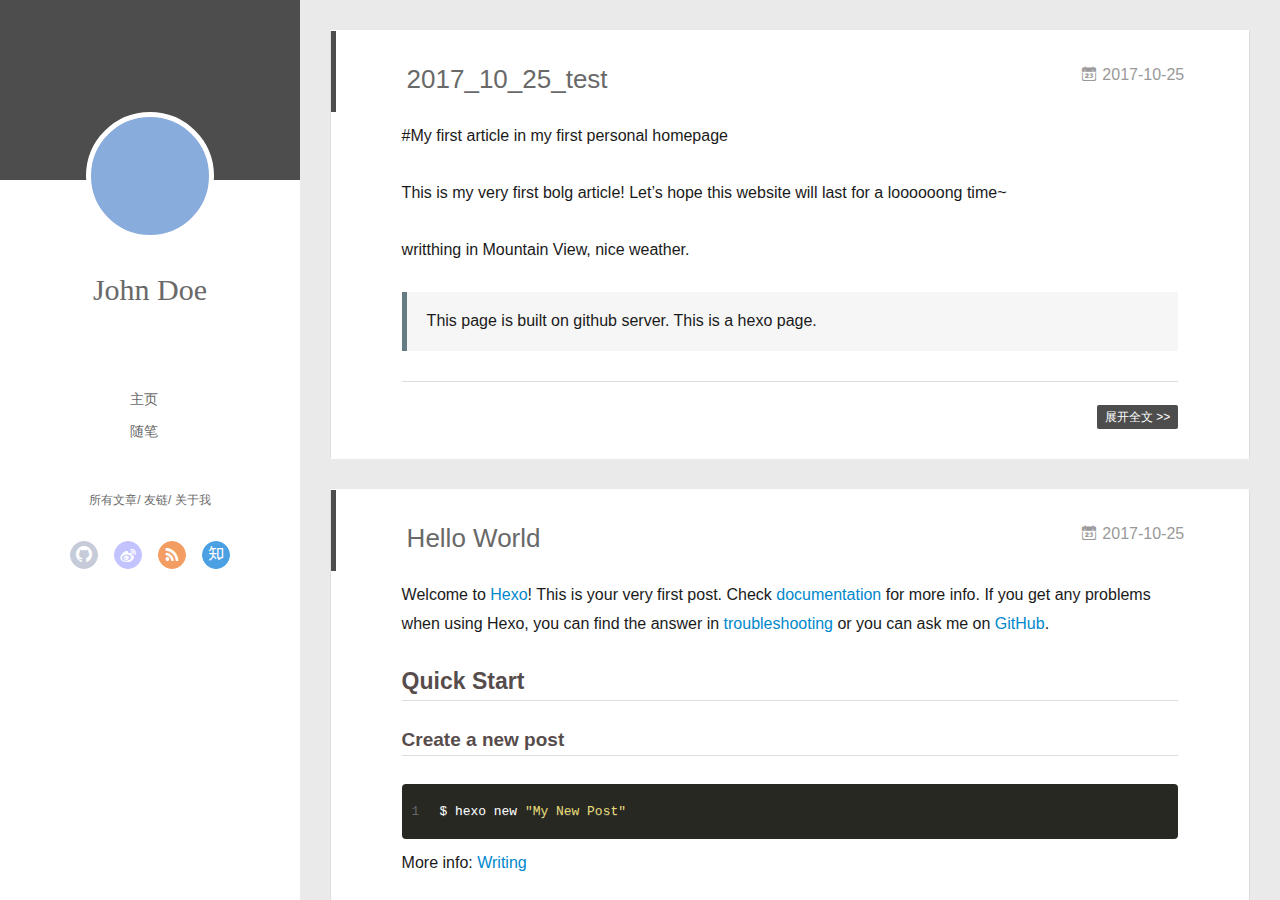
==== index.html @ 9c56a011 "Site updated: 2017-10-25 22:31:33" ====
<!DOCTYPE html>
<html>
<head>
  <meta charset="utf-8">
  
  <meta name="renderer" content="webkit">
  <meta http-equiv="X-UA-Compatible" content="IE=edge" >
  <link rel="dns-prefetch" href="http://yoursite.com">
  <title>Hexo</title>
  <meta name="viewport" content="width=device-width, initial-scale=1, maximum-scale=1">
  <meta property="og:type" content="website">
<meta property="og:title" content="Hexo">
<meta property="og:url" content="http://yoursite.com/index.html">
<meta property="og:site_name" content="Hexo">
<meta name="twitter:card" content="summary">
<meta name="twitter:title" content="Hexo">
  
    <link rel="alternative" href="/atom.xml" title="Hexo" type="application/atom+xml">
  
  
    <link rel="icon" href="/favicon.png">
  
  <link rel="stylesheet" type="text/css" href="/./main.507b3a.css">
  <style type="text/css">
  
    #container.show {
      background: linear-gradient(200deg,#a0cfe4,#e8c37e);
    }
  </style>
  

  

</head>

<body>
  <div id="container" q-class="show:isCtnShow">
    <canvas id="anm-canvas" class="anm-canvas"></canvas>
    <div class="left-col" q-class="show:isShow">
      
<div class="overlay" style="background: #4d4d4d"></div>
<div class="intrude-less">
	<header id="header" class="inner">
		<a href="" class="profilepic">
			<img src="" class="js-avatar">
		</a>
		<hgroup>
		  <h1 class="header-author"><a href="">John Doe</a></h1>
		</hgroup>
		

		<nav class="header-menu">
			<ul>
			
				<li><a href="/">主页</a></li>
	        
				<li><a href="/tags/随笔/">随笔</a></li>
	        
			</ul>
		</nav>
		<nav class="header-smart-menu">
    		
    			
    			<a q-on="click: openSlider(e, 'innerArchive')" href="javascript:void(0)">所有文章</a>
    			
            
    			
    			<a q-on="click: openSlider(e, 'friends')" href="javascript:void(0)">友链</a>
    			
            
    			
    			<a q-on="click: openSlider(e, 'aboutme')" href="javascript:void(0)">关于我</a>
    			
            
		</nav>
		<nav class="header-nav">
			<div class="social">
				
					<a class="github" target="_blank" href="#" title="github"><i class="icon-github"></i></a>
		        
					<a class="weibo" target="_blank" href="#" title="weibo"><i class="icon-weibo"></i></a>
		        
					<a class="rss" target="_blank" href="#" title="rss"><i class="icon-rss"></i></a>
		        
					<a class="zhihu" target="_blank" href="#" title="zhihu"><i class="icon-zhihu"></i></a>
		        
			</div>
		</nav>
	</header>		
</div>

    </div>
    <div class="mid-col" q-class="show:isShow,hide:isShow|isFalse">
      
<nav id="mobile-nav">
  	<div class="overlay js-overlay" style="background: #4d4d4d"></div>
	<div class="btnctn js-mobile-btnctn">
  		<div class="slider-trigger list" q-on="click: openSlider(e)"><i class="icon icon-sort"></i></div>
	</div>
	<div class="intrude-less">
		<header id="header" class="inner">
			<div class="profilepic">
				<img src="" class="js-avatar">
			</div>
			<hgroup>
			  <h1 class="header-author js-header-author">John Doe</h1>
			</hgroup>
			
			
			
				
			
				
			
			
			
			<nav class="header-nav">
				<div class="social">
					
						<a class="github" target="_blank" href="#" title="github"><i class="icon-github"></i></a>
			        
						<a class="weibo" target="_blank" href="#" title="weibo"><i class="icon-weibo"></i></a>
			        
						<a class="rss" target="_blank" href="#" title="rss"><i class="icon-rss"></i></a>
			        
						<a class="zhihu" target="_blank" href="#" title="zhihu"><i class="icon-zhihu"></i></a>
			        
				</div>
			</nav>

			<nav class="header-menu js-header-menu">
				<ul style="width: 50%">
				
				
					<li style="width: 50%"><a href="/">主页</a></li>
		        
					<li style="width: 50%"><a href="/tags/随笔/">随笔</a></li>
		        
				</ul>
			</nav>
		</header>				
	</div>
	<div class="mobile-mask" style="display:none" q-show="isShow"></div>
</nav>

      <div id="wrapper" class="body-wrap">
        <div class="menu-l">
          <div class="canvas-wrap">
            <canvas data-colors="#eaeaea" data-sectionHeight="100" data-contentId="js-content" id="myCanvas1" class="anm-canvas"></canvas>
          </div>
          <div id="js-content" class="content-ll">
            
  
    <article id="post-2017-10-25-test" class="article article-type-post  article-index" itemscope itemprop="blogPost">
  <div class="article-inner">
    
      <header class="article-header">
        
  
    <h1 itemprop="name">
      <a class="article-title" href="/2017/10/25/2017-10-25-test/">2017_10_25_test</a>
    </h1>
  

        
        <a href="/2017/10/25/2017-10-25-test/" class="archive-article-date">
  	<time datetime="2017-10-26T04:16:01.000Z" itemprop="datePublished"><i class="icon-calendar icon"></i>2017-10-25</time>
</a>
        
      </header>
    
    <div class="article-entry" itemprop="articleBody">
      
        <p>#My first article in my first personal homepage</p>
<p>This is my very first bolg article! Let’s hope this website will last for a loooooong time~</p>
<p>writthing in Mountain View, nice weather.</p>
<blockquote>
<p>This page is built on github server. This is a hexo page.</p>
</blockquote>

      

      
    </div>
    <div class="article-info article-info-index">
      
      
      

      
        <p class="article-more-link">
          <a class="article-more-a" href="/2017/10/25/2017-10-25-test/">展开全文 >></a>
        </p>
      

      
      <div class="clearfix"></div>
    </div>
  </div>
</article>

<aside class="wrap-side-operation">
    <div class="mod-side-operation">
        
        <div class="jump-container" id="js-jump-container" style="display:none;">
            <a href="javascript:void(0)" class="mod-side-operation__jump-to-top">
                <i class="icon-font icon-back"></i>
            </a>
            <div id="js-jump-plan-container" class="jump-plan-container" style="top: -11px;">
                <i class="icon-font icon-plane jump-plane"></i>
            </div>
        </div>
        
        
    </div>
</aside>




  
    <article id="post-hello-world" class="article article-type-post  article-index" itemscope itemprop="blogPost">
  <div class="article-inner">
    
      <header class="article-header">
        
  
    <h1 itemprop="name">
      <a class="article-title" href="/2017/10/25/hello-world/">Hello World</a>
    </h1>
  

        
        <a href="/2017/10/25/hello-world/" class="archive-article-date">
  	<time datetime="2017-10-26T04:08:29.080Z" itemprop="datePublished"><i class="icon-calendar icon"></i>2017-10-25</time>
</a>
        
      </header>
    
    <div class="article-entry" itemprop="articleBody">
      
        <p>Welcome to <a href="https://hexo.io/" target="_blank" rel="external">Hexo</a>! This is your very first post. Check <a href="https://hexo.io/docs/" target="_blank" rel="external">documentation</a> for more info. If you get any problems when using Hexo, you can find the answer in <a href="https://hexo.io/docs/troubleshooting.html" target="_blank" rel="external">troubleshooting</a> or you can ask me on <a href="https://github.com/hexojs/hexo/issues" target="_blank" rel="external">GitHub</a>.</p>
<h2 id="Quick-Start"><a href="#Quick-Start" class="headerlink" title="Quick Start"></a>Quick Start</h2><h3 id="Create-a-new-post"><a href="#Create-a-new-post" class="headerlink" title="Create a new post"></a>Create a new post</h3><figure class="highlight bash"><table><tr><td class="gutter"><pre><div class="line">1</div></pre></td><td class="code"><pre><div class="line">$ hexo new <span class="string">"My New Post"</span></div></pre></td></tr></table></figure>
<p>More info: <a href="https://hexo.io/docs/writing.html" target="_blank" rel="external">Writing</a></p>
<h3 id="Run-server"><a href="#Run-server" class="headerlink" title="Run server"></a>Run server</h3><figure class="highlight bash"><table><tr><td class="gutter"><pre><div class="line">1</div></pre></td><td class="code"><pre><div class="line">$ hexo server</div></pre></td></tr></table></figure>
<p>More info: <a href="https://hexo.io/docs/server.html" target="_blank" rel="external">Server</a></p>
<h3 id="Generate-static-files"><a href="#Generate-static-files" class="headerlink" title="Generate static files"></a>Generate static files</h3><figure class="highlight bash"><table><tr><td class="gutter"><pre><div class="line">1</div></pre></td><td class="code"><pre><div class="line">$ hexo generate</div></pre></td></tr></table></figure>
<p>More info: <a href="https://hexo.io/docs/generating.html" target="_blank" rel="external">Generating</a></p>
<h3 id="Deploy-to-remote-sites"><a href="#Deploy-to-remote-sites" class="headerlink" title="Deploy to remote sites"></a>Deploy to remote sites</h3><figure class="highlight bash"><table><tr><td class="gutter"><pre><div class="line">1</div></pre></td><td class="code"><pre><div class="line">$ hexo deploy</div></pre></td></tr></table></figure>
<p>More info: <a href="https://hexo.io/docs/deployment.html" target="_blank" rel="external">Deployment</a></p>

      

      
    </div>
    <div class="article-info article-info-index">
      
      
      

      
        <p class="article-more-link">
          <a class="article-more-a" href="/2017/10/25/hello-world/">展开全文 >></a>
        </p>
      

      
      <div class="clearfix"></div>
    </div>
  </div>
</article>

<aside class="wrap-side-operation">
    <div class="mod-side-operation">
        
        <div class="jump-container" id="js-jump-container" style="display:none;">
            <a href="javascript:void(0)" class="mod-side-operation__jump-to-top">
                <i class="icon-font icon-back"></i>
            </a>
            <div id="js-jump-plan-container" class="jump-plan-container" style="top: -11px;">
                <i class="icon-font icon-plane jump-plane"></i>
            </div>
        </div>
        
        
    </div>
</aside>




  
  


          </div>
        </div>
      </div>
      <footer id="footer">
  <div class="outer">
    <div id="footer-info">
    	<div class="footer-left">
    		&copy; 2017 John Doe
    	</div>
      	<div class="footer-right">
      		<a href="http://hexo.io/" target="_blank">Hexo</a>  Theme <a href="https://github.com/litten/hexo-theme-yilia" target="_blank">Yilia</a> by Litten
      	</div>
    </div>
  </div>
</footer>
    </div>
    <script>
	var yiliaConfig = {
		mathjax: false,
		isHome: true,
		isPost: false,
		isArchive: false,
		isTag: false,
		isCategory: false,
		open_in_new: false,
		toc_hide_index: true,
		root: "/",
		innerArchive: true,
		showTags: false
	}
</script>

<script>!function(t){function n(e){if(r[e])return r[e].exports;var i=r[e]={exports:{},id:e,loaded:!1};return t[e].call(i.exports,i,i.exports,n),i.loaded=!0,i.exports}var r={};n.m=t,n.c=r,n.p="./",n(0)}([function(t,n,r){r(195),t.exports=r(191)},function(t,n,r){var e=r(3),i=r(52),o=r(27),u=r(28),c=r(53),f="prototype",a=function(t,n,r){var s,l,h,v,p=t&a.F,d=t&a.G,y=t&a.S,g=t&a.P,b=t&a.B,m=d?e:y?e[n]||(e[n]={}):(e[n]||{})[f],x=d?i:i[n]||(i[n]={}),w=x[f]||(x[f]={});d&&(r=n);for(s in r)l=!p&&m&&void 0!==m[s],h=(l?m:r)[s],v=b&&l?c(h,e):g&&"function"==typeof h?c(Function.call,h):h,m&&u(m,s,h,t&a.U),x[s]!=h&&o(x,s,v),g&&w[s]!=h&&(w[s]=h)};e.core=i,a.F=1,a.G=2,a.S=4,a.P=8,a.B=16,a.W=32,a.U=64,a.R=128,t.exports=a},function(t,n,r){var e=r(6);t.exports=function(t){if(!e(t))throw TypeError(t+" is not an object!");return t}},function(t,n){var r=t.exports="undefined"!=typeof window&&window.Math==Math?window:"undefined"!=typeof self&&self.Math==Math?self:Function("return this")();"number"==typeof __g&&(__g=r)},function(t,n){t.exports=function(t){try{return!!t()}catch(t){return!0}}},function(t,n){var r=t.exports="undefined"!=typeof window&&window.Math==Math?window:"undefined"!=typeof self&&self.Math==Math?self:Function("return this")();"number"==typeof __g&&(__g=r)},function(t,n){t.exports=function(t){return"object"==typeof t?null!==t:"function"==typeof t}},function(t,n,r){var e=r(126)("wks"),i=r(76),o=r(3).Symbol,u="function"==typeof o;(t.exports=function(t){return e[t]||(e[t]=u&&o[t]||(u?o:i)("Symbol."+t))}).store=e},function(t,n){var r={}.hasOwnProperty;t.exports=function(t,n){return r.call(t,n)}},function(t,n,r){var e=r(94),i=r(33);t.exports=function(t){return e(i(t))}},function(t,n,r){t.exports=!r(4)(function(){return 7!=Object.defineProperty({},"a",{get:function(){return 7}}).a})},function(t,n,r){var e=r(2),i=r(167),o=r(50),u=Object.defineProperty;n.f=r(10)?Object.defineProperty:function(t,n,r){if(e(t),n=o(n,!0),e(r),i)try{return u(t,n,r)}catch(t){}if("get"in r||"set"in r)throw TypeError("Accessors not supported!");return"value"in r&&(t[n]=r.value),t}},function(t,n,r){t.exports=!r(18)(function(){return 7!=Object.defineProperty({},"a",{get:function(){return 7}}).a})},function(t,n,r){var e=r(14),i=r(22);t.exports=r(12)?function(t,n,r){return e.f(t,n,i(1,r))}:function(t,n,r){return t[n]=r,t}},function(t,n,r){var e=r(20),i=r(58),o=r(42),u=Object.defineProperty;n.f=r(12)?Object.defineProperty:function(t,n,r){if(e(t),n=o(n,!0),e(r),i)try{return u(t,n,r)}catch(t){}if("get"in r||"set"in r)throw TypeError("Accessors not supported!");return"value"in r&&(t[n]=r.value),t}},function(t,n,r){var e=r(40)("wks"),i=r(23),o=r(5).Symbol,u="function"==typeof o;(t.exports=function(t){return e[t]||(e[t]=u&&o[t]||(u?o:i)("Symbol."+t))}).store=e},function(t,n,r){var e=r(67),i=Math.min;t.exports=function(t){return t>0?i(e(t),9007199254740991):0}},function(t,n,r){var e=r(46);t.exports=function(t){return Object(e(t))}},function(t,n){t.exports=function(t){try{return!!t()}catch(t){return!0}}},function(t,n,r){var e=r(63),i=r(34);t.exports=Object.keys||function(t){return e(t,i)}},function(t,n,r){var e=r(21);t.exports=function(t){if(!e(t))throw TypeError(t+" is not an object!");return t}},function(t,n){t.exports=function(t){return"object"==typeof t?null!==t:"function"==typeof t}},function(t,n){t.exports=function(t,n){return{enumerable:!(1&t),configurable:!(2&t),writable:!(4&t),value:n}}},function(t,n){var r=0,e=Math.random();t.exports=function(t){return"Symbol(".concat(void 0===t?"":t,")_",(++r+e).toString(36))}},function(t,n){var r={}.hasOwnProperty;t.exports=function(t,n){return r.call(t,n)}},function(t,n){var r=t.exports={version:"2.4.0"};"number"==typeof __e&&(__e=r)},function(t,n){t.exports=function(t){if("function"!=typeof t)throw TypeError(t+" is not a function!");return t}},function(t,n,r){var e=r(11),i=r(66);t.exports=r(10)?function(t,n,r){return e.f(t,n,i(1,r))}:function(t,n,r){return t[n]=r,t}},function(t,n,r){var e=r(3),i=r(27),o=r(24),u=r(76)("src"),c="toString",f=Function[c],a=(""+f).split(c);r(52).inspectSource=function(t){return f.call(t)},(t.exports=function(t,n,r,c){var f="function"==typeof r;f&&(o(r,"name")||i(r,"name",n)),t[n]!==r&&(f&&(o(r,u)||i(r,u,t[n]?""+t[n]:a.join(String(n)))),t===e?t[n]=r:c?t[n]?t[n]=r:i(t,n,r):(delete t[n],i(t,n,r)))})(Function.prototype,c,function(){return"function"==typeof this&&this[u]||f.call(this)})},function(t,n,r){var e=r(1),i=r(4),o=r(46),u=function(t,n,r,e){var i=String(o(t)),u="<"+n;return""!==r&&(u+=" "+r+'="'+String(e).replace(/"/g,"&quot;")+'"'),u+">"+i+"</"+n+">"};t.exports=function(t,n){var r={};r[t]=n(u),e(e.P+e.F*i(function(){var n=""[t]('"');return n!==n.toLowerCase()||n.split('"').length>3}),"String",r)}},function(t,n,r){var e=r(115),i=r(46);t.exports=function(t){return e(i(t))}},function(t,n,r){var e=r(116),i=r(66),o=r(30),u=r(50),c=r(24),f=r(167),a=Object.getOwnPropertyDescriptor;n.f=r(10)?a:function(t,n){if(t=o(t),n=u(n,!0),f)try{return a(t,n)}catch(t){}if(c(t,n))return i(!e.f.call(t,n),t[n])}},function(t,n,r){var e=r(24),i=r(17),o=r(145)("IE_PROTO"),u=Object.prototype;t.exports=Object.getPrototypeOf||function(t){return t=i(t),e(t,o)?t[o]:"function"==typeof t.constructor&&t instanceof t.constructor?t.constructor.prototype:t instanceof Object?u:null}},function(t,n){t.exports=function(t){if(void 0==t)throw TypeError("Can't call method on  "+t);return t}},function(t,n){t.exports="constructor,hasOwnProperty,isPrototypeOf,propertyIsEnumerable,toLocaleString,toString,valueOf".split(",")},function(t,n){t.exports={}},function(t,n){t.exports=!0},function(t,n){n.f={}.propertyIsEnumerable},function(t,n,r){var e=r(14).f,i=r(8),o=r(15)("toStringTag");t.exports=function(t,n,r){t&&!i(t=r?t:t.prototype,o)&&e(t,o,{configurable:!0,value:n})}},function(t,n,r){var e=r(40)("keys"),i=r(23);t.exports=function(t){return e[t]||(e[t]=i(t))}},function(t,n,r){var e=r(5),i="__core-js_shared__",o=e[i]||(e[i]={});t.exports=function(t){return o[t]||(o[t]={})}},function(t,n){var r=Math.ceil,e=Math.floor;t.exports=function(t){return isNaN(t=+t)?0:(t>0?e:r)(t)}},function(t,n,r){var e=r(21);t.exports=function(t,n){if(!e(t))return t;var r,i;if(n&&"function"==typeof(r=t.toString)&&!e(i=r.call(t)))return i;if("function"==typeof(r=t.valueOf)&&!e(i=r.call(t)))return i;if(!n&&"function"==typeof(r=t.toString)&&!e(i=r.call(t)))return i;throw TypeError("Can't convert object to primitive value")}},function(t,n,r){var e=r(5),i=r(25),o=r(36),u=r(44),c=r(14).f;t.exports=function(t){var n=i.Symbol||(i.Symbol=o?{}:e.Symbol||{});"_"==t.charAt(0)||t in n||c(n,t,{value:u.f(t)})}},function(t,n,r){n.f=r(15)},function(t,n){var r={}.toString;t.exports=function(t){return r.call(t).slice(8,-1)}},function(t,n){t.exports=function(t){if(void 0==t)throw TypeError("Can't call method on  "+t);return t}},function(t,n,r){var e=r(4);t.exports=function(t,n){return!!t&&e(function(){n?t.call(null,function(){},1):t.call(null)})}},function(t,n,r){var e=r(53),i=r(115),o=r(17),u=r(16),c=r(203);t.exports=function(t,n){var r=1==t,f=2==t,a=3==t,s=4==t,l=6==t,h=5==t||l,v=n||c;return function(n,c,p){for(var d,y,g=o(n),b=i(g),m=e(c,p,3),x=u(b.length),w=0,S=r?v(n,x):f?v(n,0):void 0;x>w;w++)if((h||w in b)&&(d=b[w],y=m(d,w,g),t))if(r)S[w]=y;else if(y)switch(t){case 3:return!0;case 5:return d;case 6:return w;case 2:S.push(d)}else if(s)return!1;return l?-1:a||s?s:S}}},function(t,n,r){var e=r(1),i=r(52),o=r(4);t.exports=function(t,n){var r=(i.Object||{})[t]||Object[t],u={};u[t]=n(r),e(e.S+e.F*o(function(){r(1)}),"Object",u)}},function(t,n,r){var e=r(6);t.exports=function(t,n){if(!e(t))return t;var r,i;if(n&&"function"==typeof(r=t.toString)&&!e(i=r.call(t)))return i;if("function"==typeof(r=t.valueOf)&&!e(i=r.call(t)))return i;if(!n&&"function"==typeof(r=t.toString)&&!e(i=r.call(t)))return i;throw TypeError("Can't convert object to primitive value")}},function(t,n,r){var e=r(5),i=r(25),o=r(91),u=r(13),c="prototype",f=function(t,n,r){var a,s,l,h=t&f.F,v=t&f.G,p=t&f.S,d=t&f.P,y=t&f.B,g=t&f.W,b=v?i:i[n]||(i[n]={}),m=b[c],x=v?e:p?e[n]:(e[n]||{})[c];v&&(r=n);for(a in r)(s=!h&&x&&void 0!==x[a])&&a in b||(l=s?x[a]:r[a],b[a]=v&&"function"!=typeof x[a]?r[a]:y&&s?o(l,e):g&&x[a]==l?function(t){var n=function(n,r,e){if(this instanceof t){switch(arguments.length){case 0:return new t;case 1:return new t(n);case 2:return new t(n,r)}return new t(n,r,e)}return t.apply(this,arguments)};return n[c]=t[c],n}(l):d&&"function"==typeof l?o(Function.call,l):l,d&&((b.virtual||(b.virtual={}))[a]=l,t&f.R&&m&&!m[a]&&u(m,a,l)))};f.F=1,f.G=2,f.S=4,f.P=8,f.B=16,f.W=32,f.U=64,f.R=128,t.exports=f},function(t,n){var r=t.exports={version:"2.4.0"};"number"==typeof __e&&(__e=r)},function(t,n,r){var e=r(26);t.exports=function(t,n,r){if(e(t),void 0===n)return t;switch(r){case 1:return function(r){return t.call(n,r)};case 2:return function(r,e){return t.call(n,r,e)};case 3:return function(r,e,i){return t.call(n,r,e,i)}}return function(){return t.apply(n,arguments)}}},function(t,n,r){var e=r(183),i=r(1),o=r(126)("metadata"),u=o.store||(o.store=new(r(186))),c=function(t,n,r){var i=u.get(t);if(!i){if(!r)return;u.set(t,i=new e)}var o=i.get(n);if(!o){if(!r)return;i.set(n,o=new e)}return o},f=function(t,n,r){var e=c(n,r,!1);return void 0!==e&&e.has(t)},a=function(t,n,r){var e=c(n,r,!1);return void 0===e?void 0:e.get(t)},s=function(t,n,r,e){c(r,e,!0).set(t,n)},l=function(t,n){var r=c(t,n,!1),e=[];return r&&r.forEach(function(t,n){e.push(n)}),e},h=function(t){return void 0===t||"symbol"==typeof t?t:String(t)},v=function(t){i(i.S,"Reflect",t)};t.exports={store:u,map:c,has:f,get:a,set:s,keys:l,key:h,exp:v}},function(t,n,r){"use strict";if(r(10)){var e=r(69),i=r(3),o=r(4),u=r(1),c=r(127),f=r(152),a=r(53),s=r(68),l=r(66),h=r(27),v=r(73),p=r(67),d=r(16),y=r(75),g=r(50),b=r(24),m=r(180),x=r(114),w=r(6),S=r(17),_=r(137),O=r(70),E=r(32),P=r(71).f,j=r(154),F=r(76),M=r(7),A=r(48),N=r(117),T=r(146),I=r(155),k=r(80),L=r(123),R=r(74),C=r(130),W=r(160),D=r(11),U=r(31),G=D.f,B=U.f,V=i.RangeError,z=i.TypeError,q=i.Uint8Array,K="ArrayBuffer",Y="Shared"+K,J="BYTES_PER_ELEMENT",H="prototype",$=Array[H],X=f.ArrayBuffer,Q=f.DataView,Z=A(0),tt=A(2),nt=A(3),rt=A(4),et=A(5),it=A(6),ot=N(!0),ut=N(!1),ct=I.values,ft=I.keys,at=I.entries,st=$.lastIndexOf,lt=$.reduce,ht=$.reduceRight,vt=$.join,pt=$.sort,dt=$.slice,yt=$.toString,gt=$.toLocaleString,bt=M("iterator"),mt=M("toStringTag"),xt=F("typed_constructor"),wt=F("def_constructor"),St=c.CONSTR,_t=c.TYPED,Ot=c.VIEW,Et="Wrong length!",Pt=A(1,function(t,n){return Tt(T(t,t[wt]),n)}),jt=o(function(){return 1===new q(new Uint16Array([1]).buffer)[0]}),Ft=!!q&&!!q[H].set&&o(function(){new q(1).set({})}),Mt=function(t,n){if(void 0===t)throw z(Et);var r=+t,e=d(t);if(n&&!m(r,e))throw V(Et);return e},At=function(t,n){var r=p(t);if(r<0||r%n)throw V("Wrong offset!");return r},Nt=function(t){if(w(t)&&_t in t)return t;throw z(t+" is not a typed array!")},Tt=function(t,n){if(!(w(t)&&xt in t))throw z("It is not a typed array constructor!");return new t(n)},It=function(t,n){return kt(T(t,t[wt]),n)},kt=function(t,n){for(var r=0,e=n.length,i=Tt(t,e);e>r;)i[r]=n[r++];return i},Lt=function(t,n,r){G(t,n,{get:function(){return this._d[r]}})},Rt=function(t){var n,r,e,i,o,u,c=S(t),f=arguments.length,s=f>1?arguments[1]:void 0,l=void 0!==s,h=j(c);if(void 0!=h&&!_(h)){for(u=h.call(c),e=[],n=0;!(o=u.next()).done;n++)e.push(o.value);c=e}for(l&&f>2&&(s=a(s,arguments[2],2)),n=0,r=d(c.length),i=Tt(this,r);r>n;n++)i[n]=l?s(c[n],n):c[n];return i},Ct=function(){for(var t=0,n=arguments.length,r=Tt(this,n);n>t;)r[t]=arguments[t++];return r},Wt=!!q&&o(function(){gt.call(new q(1))}),Dt=function(){return gt.apply(Wt?dt.call(Nt(this)):Nt(this),arguments)},Ut={copyWithin:function(t,n){return W.call(Nt(this),t,n,arguments.length>2?arguments[2]:void 0)},every:function(t){return rt(Nt(this),t,arguments.length>1?arguments[1]:void 0)},fill:function(t){return C.apply(Nt(this),arguments)},filter:function(t){return It(this,tt(Nt(this),t,arguments.length>1?arguments[1]:void 0))},find:function(t){return et(Nt(this),t,arguments.length>1?arguments[1]:void 0)},findIndex:function(t){return it(Nt(this),t,arguments.length>1?arguments[1]:void 0)},forEach:function(t){Z(Nt(this),t,arguments.length>1?arguments[1]:void 0)},indexOf:function(t){return ut(Nt(this),t,arguments.length>1?arguments[1]:void 0)},includes:function(t){return ot(Nt(this),t,arguments.length>1?arguments[1]:void 0)},join:function(t){return vt.apply(Nt(this),arguments)},lastIndexOf:function(t){return st.apply(Nt(this),arguments)},map:function(t){return Pt(Nt(this),t,arguments.length>1?arguments[1]:void 0)},reduce:function(t){return lt.apply(Nt(this),arguments)},reduceRight:function(t){return ht.apply(Nt(this),arguments)},reverse:function(){for(var t,n=this,r=Nt(n).length,e=Math.floor(r/2),i=0;i<e;)t=n[i],n[i++]=n[--r],n[r]=t;return n},some:function(t){return nt(Nt(this),t,arguments.length>1?arguments[1]:void 0)},sort:function(t){return pt.call(Nt(this),t)},subarray:function(t,n){var r=Nt(this),e=r.length,i=y(t,e);return new(T(r,r[wt]))(r.buffer,r.byteOffset+i*r.BYTES_PER_ELEMENT,d((void 0===n?e:y(n,e))-i))}},Gt=function(t,n){return It(this,dt.call(Nt(this),t,n))},Bt=function(t){Nt(this);var n=At(arguments[1],1),r=this.length,e=S(t),i=d(e.length),o=0;if(i+n>r)throw V(Et);for(;o<i;)this[n+o]=e[o++]},Vt={entries:function(){return at.call(Nt(this))},keys:function(){return ft.call(Nt(this))},values:function(){return ct.call(Nt(this))}},zt=function(t,n){return w(t)&&t[_t]&&"symbol"!=typeof n&&n in t&&String(+n)==String(n)},qt=function(t,n){return zt(t,n=g(n,!0))?l(2,t[n]):B(t,n)},Kt=function(t,n,r){return!(zt(t,n=g(n,!0))&&w(r)&&b(r,"value"))||b(r,"get")||b(r,"set")||r.configurable||b(r,"writable")&&!r.writable||b(r,"enumerable")&&!r.enumerable?G(t,n,r):(t[n]=r.value,t)};St||(U.f=qt,D.f=Kt),u(u.S+u.F*!St,"Object",{getOwnPropertyDescriptor:qt,defineProperty:Kt}),o(function(){yt.call({})})&&(yt=gt=function(){return vt.call(this)});var Yt=v({},Ut);v(Yt,Vt),h(Yt,bt,Vt.values),v(Yt,{slice:Gt,set:Bt,constructor:function(){},toString:yt,toLocaleString:Dt}),Lt(Yt,"buffer","b"),Lt(Yt,"byteOffset","o"),Lt(Yt,"byteLength","l"),Lt(Yt,"length","e"),G(Yt,mt,{get:function(){return this[_t]}}),t.exports=function(t,n,r,f){f=!!f;var a=t+(f?"Clamped":"")+"Array",l="Uint8Array"!=a,v="get"+t,p="set"+t,y=i[a],g=y||{},b=y&&E(y),m=!y||!c.ABV,S={},_=y&&y[H],j=function(t,r){var e=t._d;return e.v[v](r*n+e.o,jt)},F=function(t,r,e){var i=t._d;f&&(e=(e=Math.round(e))<0?0:e>255?255:255&e),i.v[p](r*n+i.o,e,jt)},M=function(t,n){G(t,n,{get:function(){return j(this,n)},set:function(t){return F(this,n,t)},enumerable:!0})};m?(y=r(function(t,r,e,i){s(t,y,a,"_d");var o,u,c,f,l=0,v=0;if(w(r)){if(!(r instanceof X||(f=x(r))==K||f==Y))return _t in r?kt(y,r):Rt.call(y,r);o=r,v=At(e,n);var p=r.byteLength;if(void 0===i){if(p%n)throw V(Et);if((u=p-v)<0)throw V(Et)}else if((u=d(i)*n)+v>p)throw V(Et);c=u/n}else c=Mt(r,!0),u=c*n,o=new X(u);for(h(t,"_d",{b:o,o:v,l:u,e:c,v:new Q(o)});l<c;)M(t,l++)}),_=y[H]=O(Yt),h(_,"constructor",y)):L(function(t){new y(null),new y(t)},!0)||(y=r(function(t,r,e,i){s(t,y,a);var o;return w(r)?r instanceof X||(o=x(r))==K||o==Y?void 0!==i?new g(r,At(e,n),i):void 0!==e?new g(r,At(e,n)):new g(r):_t in r?kt(y,r):Rt.call(y,r):new g(Mt(r,l))}),Z(b!==Function.prototype?P(g).concat(P(b)):P(g),function(t){t in y||h(y,t,g[t])}),y[H]=_,e||(_.constructor=y));var A=_[bt],N=!!A&&("values"==A.name||void 0==A.name),T=Vt.values;h(y,xt,!0),h(_,_t,a),h(_,Ot,!0),h(_,wt,y),(f?new y(1)[mt]==a:mt in _)||G(_,mt,{get:function(){return a}}),S[a]=y,u(u.G+u.W+u.F*(y!=g),S),u(u.S,a,{BYTES_PER_ELEMENT:n,from:Rt,of:Ct}),J in _||h(_,J,n),u(u.P,a,Ut),R(a),u(u.P+u.F*Ft,a,{set:Bt}),u(u.P+u.F*!N,a,Vt),u(u.P+u.F*(_.toString!=yt),a,{toString:yt}),u(u.P+u.F*o(function(){new y(1).slice()}),a,{slice:Gt}),u(u.P+u.F*(o(function(){return[1,2].toLocaleString()!=new y([1,2]).toLocaleString()})||!o(function(){_.toLocaleString.call([1,2])})),a,{toLocaleString:Dt}),k[a]=N?A:T,e||N||h(_,bt,T)}}else t.exports=function(){}},function(t,n){var r={}.toString;t.exports=function(t){return r.call(t).slice(8,-1)}},function(t,n,r){var e=r(21),i=r(5).document,o=e(i)&&e(i.createElement);t.exports=function(t){return o?i.createElement(t):{}}},function(t,n,r){t.exports=!r(12)&&!r(18)(function(){return 7!=Object.defineProperty(r(57)("div"),"a",{get:function(){return 7}}).a})},function(t,n,r){"use strict";var e=r(36),i=r(51),o=r(64),u=r(13),c=r(8),f=r(35),a=r(96),s=r(38),l=r(103),h=r(15)("iterator"),v=!([].keys&&"next"in[].keys()),p="keys",d="values",y=function(){return this};t.exports=function(t,n,r,g,b,m,x){a(r,n,g);var w,S,_,O=function(t){if(!v&&t in F)return F[t];switch(t){case p:case d:return function(){return new r(this,t)}}return function(){return new r(this,t)}},E=n+" Iterator",P=b==d,j=!1,F=t.prototype,M=F[h]||F["@@iterator"]||b&&F[b],A=M||O(b),N=b?P?O("entries"):A:void 0,T="Array"==n?F.entries||M:M;if(T&&(_=l(T.call(new t)))!==Object.prototype&&(s(_,E,!0),e||c(_,h)||u(_,h,y)),P&&M&&M.name!==d&&(j=!0,A=function(){return M.call(this)}),e&&!x||!v&&!j&&F[h]||u(F,h,A),f[n]=A,f[E]=y,b)if(w={values:P?A:O(d),keys:m?A:O(p),entries:N},x)for(S in w)S in F||o(F,S,w[S]);else i(i.P+i.F*(v||j),n,w);return w}},function(t,n,r){var e=r(20),i=r(100),o=r(34),u=r(39)("IE_PROTO"),c=function(){},f="prototype",a=function(){var t,n=r(57)("iframe"),e=o.length;for(n.style.display="none",r(93).appendChild(n),n.src="javascript:",t=n.contentWindow.document,t.open(),t.write("<script>document.F=Object<\/script>"),t.close(),a=t.F;e--;)delete a[f][o[e]];return a()};t.exports=Object.create||function(t,n){var r;return null!==t?(c[f]=e(t),r=new c,c[f]=null,r[u]=t):r=a(),void 0===n?r:i(r,n)}},function(t,n,r){var e=r(63),i=r(34).concat("length","prototype");n.f=Object.getOwnPropertyNames||function(t){return e(t,i)}},function(t,n){n.f=Object.getOwnPropertySymbols},function(t,n,r){var e=r(8),i=r(9),o=r(90)(!1),u=r(39)("IE_PROTO");t.exports=function(t,n){var r,c=i(t),f=0,a=[];for(r in c)r!=u&&e(c,r)&&a.push(r);for(;n.length>f;)e(c,r=n[f++])&&(~o(a,r)||a.push(r));return a}},function(t,n,r){t.exports=r(13)},function(t,n,r){var e=r(76)("meta"),i=r(6),o=r(24),u=r(11).f,c=0,f=Object.isExtensible||function(){return!0},a=!r(4)(function(){return f(Object.preventExtensions({}))}),s=function(t){u(t,e,{value:{i:"O"+ ++c,w:{}}})},l=function(t,n){if(!i(t))return"symbol"==typeof t?t:("string"==typeof t?"S":"P")+t;if(!o(t,e)){if(!f(t))return"F";if(!n)return"E";s(t)}return t[e].i},h=function(t,n){if(!o(t,e)){if(!f(t))return!0;if(!n)return!1;s(t)}return t[e].w},v=function(t){return a&&p.NEED&&f(t)&&!o(t,e)&&s(t),t},p=t.exports={KEY:e,NEED:!1,fastKey:l,getWeak:h,onFreeze:v}},function(t,n){t.exports=function(t,n){return{enumerable:!(1&t),configurable:!(2&t),writable:!(4&t),value:n}}},function(t,n){var r=Math.ceil,e=Math.floor;t.exports=function(t){return isNaN(t=+t)?0:(t>0?e:r)(t)}},function(t,n){t.exports=function(t,n,r,e){if(!(t instanceof n)||void 0!==e&&e in t)throw TypeError(r+": incorrect invocation!");return t}},function(t,n){t.exports=!1},function(t,n,r){var e=r(2),i=r(173),o=r(133),u=r(145)("IE_PROTO"),c=function(){},f="prototype",a=function(){var t,n=r(132)("iframe"),e=o.length;for(n.style.display="none",r(135).appendChild(n),n.src="javascript:",t=n.contentWindow.document,t.open(),t.write("<script>document.F=Object<\/script>"),t.close(),a=t.F;e--;)delete a[f][o[e]];return a()};t.exports=Object.create||function(t,n){var r;return null!==t?(c[f]=e(t),r=new c,c[f]=null,r[u]=t):r=a(),void 0===n?r:i(r,n)}},function(t,n,r){var e=r(175),i=r(133).concat("length","prototype");n.f=Object.getOwnPropertyNames||function(t){return e(t,i)}},function(t,n,r){var e=r(175),i=r(133);t.exports=Object.keys||function(t){return e(t,i)}},function(t,n,r){var e=r(28);t.exports=function(t,n,r){for(var i in n)e(t,i,n[i],r);return t}},function(t,n,r){"use strict";var e=r(3),i=r(11),o=r(10),u=r(7)("species");t.exports=function(t){var n=e[t];o&&n&&!n[u]&&i.f(n,u,{configurable:!0,get:function(){return this}})}},function(t,n,r){var e=r(67),i=Math.max,o=Math.min;t.exports=function(t,n){return t=e(t),t<0?i(t+n,0):o(t,n)}},function(t,n){var r=0,e=Math.random();t.exports=function(t){return"Symbol(".concat(void 0===t?"":t,")_",(++r+e).toString(36))}},function(t,n,r){var e=r(33);t.exports=function(t){return Object(e(t))}},function(t,n,r){var e=r(7)("unscopables"),i=Array.prototype;void 0==i[e]&&r(27)(i,e,{}),t.exports=function(t){i[e][t]=!0}},function(t,n,r){var e=r(53),i=r(169),o=r(137),u=r(2),c=r(16),f=r(154),a={},s={},n=t.exports=function(t,n,r,l,h){var v,p,d,y,g=h?function(){return t}:f(t),b=e(r,l,n?2:1),m=0;if("function"!=typeof g)throw TypeError(t+" is not iterable!");if(o(g)){for(v=c(t.length);v>m;m++)if((y=n?b(u(p=t[m])[0],p[1]):b(t[m]))===a||y===s)return y}else for(d=g.call(t);!(p=d.next()).done;)if((y=i(d,b,p.value,n))===a||y===s)return y};n.BREAK=a,n.RETURN=s},function(t,n){t.exports={}},function(t,n,r){var e=r(11).f,i=r(24),o=r(7)("toStringTag");t.exports=function(t,n,r){t&&!i(t=r?t:t.prototype,o)&&e(t,o,{configurable:!0,value:n})}},function(t,n,r){var e=r(1),i=r(46),o=r(4),u=r(150),c="["+u+"]",f="​",a=RegExp("^"+c+c+"*"),s=RegExp(c+c+"*$"),l=function(t,n,r){var i={},c=o(function(){return!!u[t]()||f[t]()!=f}),a=i[t]=c?n(h):u[t];r&&(i[r]=a),e(e.P+e.F*c,"String",i)},h=l.trim=function(t,n){return t=String(i(t)),1&n&&(t=t.replace(a,"")),2&n&&(t=t.replace(s,"")),t};t.exports=l},function(t,n,r){t.exports={default:r(86),__esModule:!0}},function(t,n,r){t.exports={default:r(87),__esModule:!0}},function(t,n,r){"use strict";function e(t){return t&&t.__esModule?t:{default:t}}n.__esModule=!0;var i=r(84),o=e(i),u=r(83),c=e(u),f="function"==typeof c.default&&"symbol"==typeof o.default?function(t){return typeof t}:function(t){return t&&"function"==typeof c.default&&t.constructor===c.default&&t!==c.default.prototype?"symbol":typeof t};n.default="function"==typeof c.default&&"symbol"===f(o.default)?function(t){return void 0===t?"undefined":f(t)}:function(t){return t&&"function"==typeof c.default&&t.constructor===c.default&&t!==c.default.prototype?"symbol":void 0===t?"undefined":f(t)}},function(t,n,r){r(110),r(108),r(111),r(112),t.exports=r(25).Symbol},function(t,n,r){r(109),r(113),t.exports=r(44).f("iterator")},function(t,n){t.exports=function(t){if("function"!=typeof t)throw TypeError(t+" is not a function!");return t}},function(t,n){t.exports=function(){}},function(t,n,r){var e=r(9),i=r(106),o=r(105);t.exports=function(t){return function(n,r,u){var c,f=e(n),a=i(f.length),s=o(u,a);if(t&&r!=r){for(;a>s;)if((c=f[s++])!=c)return!0}else for(;a>s;s++)if((t||s in f)&&f[s]===r)return t||s||0;return!t&&-1}}},function(t,n,r){var e=r(88);t.exports=function(t,n,r){if(e(t),void 0===n)return t;switch(r){case 1:return function(r){return t.call(n,r)};case 2:return function(r,e){return t.call(n,r,e)};case 3:return function(r,e,i){return t.call(n,r,e,i)}}return function(){return t.apply(n,arguments)}}},function(t,n,r){var e=r(19),i=r(62),o=r(37);t.exports=function(t){var n=e(t),r=i.f;if(r)for(var u,c=r(t),f=o.f,a=0;c.length>a;)f.call(t,u=c[a++])&&n.push(u);return n}},function(t,n,r){t.exports=r(5).document&&document.documentElement},function(t,n,r){var e=r(56);t.exports=Object("z").propertyIsEnumerable(0)?Object:function(t){return"String"==e(t)?t.split(""):Object(t)}},function(t,n,r){var e=r(56);t.exports=Array.isArray||function(t){return"Array"==e(t)}},function(t,n,r){"use strict";var e=r(60),i=r(22),o=r(38),u={};r(13)(u,r(15)("iterator"),function(){return this}),t.exports=function(t,n,r){t.prototype=e(u,{next:i(1,r)}),o(t,n+" Iterator")}},function(t,n){t.exports=function(t,n){return{value:n,done:!!t}}},function(t,n,r){var e=r(19),i=r(9);t.exports=function(t,n){for(var r,o=i(t),u=e(o),c=u.length,f=0;c>f;)if(o[r=u[f++]]===n)return r}},function(t,n,r){var e=r(23)("meta"),i=r(21),o=r(8),u=r(14).f,c=0,f=Object.isExtensible||function(){return!0},a=!r(18)(function(){return f(Object.preventExtensions({}))}),s=function(t){u(t,e,{value:{i:"O"+ ++c,w:{}}})},l=function(t,n){if(!i(t))return"symbol"==typeof t?t:("string"==typeof t?"S":"P")+t;if(!o(t,e)){if(!f(t))return"F";if(!n)return"E";s(t)}return t[e].i},h=function(t,n){if(!o(t,e)){if(!f(t))return!0;if(!n)return!1;s(t)}return t[e].w},v=function(t){return a&&p.NEED&&f(t)&&!o(t,e)&&s(t),t},p=t.exports={KEY:e,NEED:!1,fastKey:l,getWeak:h,onFreeze:v}},function(t,n,r){var e=r(14),i=r(20),o=r(19);t.exports=r(12)?Object.defineProperties:function(t,n){i(t);for(var r,u=o(n),c=u.length,f=0;c>f;)e.f(t,r=u[f++],n[r]);return t}},function(t,n,r){var e=r(37),i=r(22),o=r(9),u=r(42),c=r(8),f=r(58),a=Object.getOwnPropertyDescriptor;n.f=r(12)?a:function(t,n){if(t=o(t),n=u(n,!0),f)try{return a(t,n)}catch(t){}if(c(t,n))return i(!e.f.call(t,n),t[n])}},function(t,n,r){var e=r(9),i=r(61).f,o={}.toString,u="object"==typeof window&&window&&Object.getOwnPropertyNames?Object.getOwnPropertyNames(window):[],c=function(t){try{return i(t)}catch(t){return u.slice()}};t.exports.f=function(t){return u&&"[object Window]"==o.call(t)?c(t):i(e(t))}},function(t,n,r){var e=r(8),i=r(77),o=r(39)("IE_PROTO"),u=Object.prototype;t.exports=Object.getPrototypeOf||function(t){return t=i(t),e(t,o)?t[o]:"function"==typeof t.constructor&&t instanceof t.constructor?t.constructor.prototype:t instanceof Object?u:null}},function(t,n,r){var e=r(41),i=r(33);t.exports=function(t){return function(n,r){var o,u,c=String(i(n)),f=e(r),a=c.length;return f<0||f>=a?t?"":void 0:(o=c.charCodeAt(f),o<55296||o>56319||f+1===a||(u=c.charCodeAt(f+1))<56320||u>57343?t?c.charAt(f):o:t?c.slice(f,f+2):u-56320+(o-55296<<10)+65536)}}},function(t,n,r){var e=r(41),i=Math.max,o=Math.min;t.exports=function(t,n){return t=e(t),t<0?i(t+n,0):o(t,n)}},function(t,n,r){var e=r(41),i=Math.min;t.exports=function(t){return t>0?i(e(t),9007199254740991):0}},function(t,n,r){"use strict";var e=r(89),i=r(97),o=r(35),u=r(9);t.exports=r(59)(Array,"Array",function(t,n){this._t=u(t),this._i=0,this._k=n},function(){var t=this._t,n=this._k,r=this._i++;return!t||r>=t.length?(this._t=void 0,i(1)):"keys"==n?i(0,r):"values"==n?i(0,t[r]):i(0,[r,t[r]])},"values"),o.Arguments=o.Array,e("keys"),e("values"),e("entries")},function(t,n){},function(t,n,r){"use strict";var e=r(104)(!0);r(59)(String,"String",function(t){this._t=String(t),this._i=0},function(){var t,n=this._t,r=this._i;return r>=n.length?{value:void 0,done:!0}:(t=e(n,r),this._i+=t.length,{value:t,done:!1})})},function(t,n,r){"use strict";var e=r(5),i=r(8),o=r(12),u=r(51),c=r(64),f=r(99).KEY,a=r(18),s=r(40),l=r(38),h=r(23),v=r(15),p=r(44),d=r(43),y=r(98),g=r(92),b=r(95),m=r(20),x=r(9),w=r(42),S=r(22),_=r(60),O=r(102),E=r(101),P=r(14),j=r(19),F=E.f,M=P.f,A=O.f,N=e.Symbol,T=e.JSON,I=T&&T.stringify,k="prototype",L=v("_hidden"),R=v("toPrimitive"),C={}.propertyIsEnumerable,W=s("symbol-registry"),D=s("symbols"),U=s("op-symbols"),G=Object[k],B="function"==typeof N,V=e.QObject,z=!V||!V[k]||!V[k].findChild,q=o&&a(function(){return 7!=_(M({},"a",{get:function(){return M(this,"a",{value:7}).a}})).a})?function(t,n,r){var e=F(G,n);e&&delete G[n],M(t,n,r),e&&t!==G&&M(G,n,e)}:M,K=function(t){var n=D[t]=_(N[k]);return n._k=t,n},Y=B&&"symbol"==typeof N.iterator?function(t){return"symbol"==typeof t}:function(t){return t instanceof N},J=function(t,n,r){return t===G&&J(U,n,r),m(t),n=w(n,!0),m(r),i(D,n)?(r.enumerable?(i(t,L)&&t[L][n]&&(t[L][n]=!1),r=_(r,{enumerable:S(0,!1)})):(i(t,L)||M(t,L,S(1,{})),t[L][n]=!0),q(t,n,r)):M(t,n,r)},H=function(t,n){m(t);for(var r,e=g(n=x(n)),i=0,o=e.length;o>i;)J(t,r=e[i++],n[r]);return t},$=function(t,n){return void 0===n?_(t):H(_(t),n)},X=function(t){var n=C.call(this,t=w(t,!0));return!(this===G&&i(D,t)&&!i(U,t))&&(!(n||!i(this,t)||!i(D,t)||i(this,L)&&this[L][t])||n)},Q=function(t,n){if(t=x(t),n=w(n,!0),t!==G||!i(D,n)||i(U,n)){var r=F(t,n);return!r||!i(D,n)||i(t,L)&&t[L][n]||(r.enumerable=!0),r}},Z=function(t){for(var n,r=A(x(t)),e=[],o=0;r.length>o;)i(D,n=r[o++])||n==L||n==f||e.push(n);return e},tt=function(t){for(var n,r=t===G,e=A(r?U:x(t)),o=[],u=0;e.length>u;)!i(D,n=e[u++])||r&&!i(G,n)||o.push(D[n]);return o};B||(N=function(){if(this instanceof N)throw TypeError("Symbol is not a constructor!");var t=h(arguments.length>0?arguments[0]:void 0),n=function(r){this===G&&n.call(U,r),i(this,L)&&i(this[L],t)&&(this[L][t]=!1),q(this,t,S(1,r))};return o&&z&&q(G,t,{configurable:!0,set:n}),K(t)},c(N[k],"toString",function(){return this._k}),E.f=Q,P.f=J,r(61).f=O.f=Z,r(37).f=X,r(62).f=tt,o&&!r(36)&&c(G,"propertyIsEnumerable",X,!0),p.f=function(t){return K(v(t))}),u(u.G+u.W+u.F*!B,{Symbol:N});for(var nt="hasInstance,isConcatSpreadable,iterator,match,replace,search,species,split,toPrimitive,toStringTag,unscopables".split(","),rt=0;nt.length>rt;)v(nt[rt++]);for(var nt=j(v.store),rt=0;nt.length>rt;)d(nt[rt++]);u(u.S+u.F*!B,"Symbol",{for:function(t){return i(W,t+="")?W[t]:W[t]=N(t)},keyFor:function(t){if(Y(t))return y(W,t);throw TypeError(t+" is not a symbol!")},useSetter:function(){z=!0},useSimple:function(){z=!1}}),u(u.S+u.F*!B,"Object",{create:$,defineProperty:J,defineProperties:H,getOwnPropertyDescriptor:Q,getOwnPropertyNames:Z,getOwnPropertySymbols:tt}),T&&u(u.S+u.F*(!B||a(function(){var t=N();return"[null]"!=I([t])||"{}"!=I({a:t})||"{}"!=I(Object(t))})),"JSON",{stringify:function(t){if(void 0!==t&&!Y(t)){for(var n,r,e=[t],i=1;arguments.length>i;)e.push(arguments[i++]);return n=e[1],"function"==typeof n&&(r=n),!r&&b(n)||(n=function(t,n){if(r&&(n=r.call(this,t,n)),!Y(n))return n}),e[1]=n,I.apply(T,e)}}}),N[k][R]||r(13)(N[k],R,N[k].valueOf),l(N,"Symbol"),l(Math,"Math",!0),l(e.JSON,"JSON",!0)},function(t,n,r){r(43)("asyncIterator")},function(t,n,r){r(43)("observable")},function(t,n,r){r(107);for(var e=r(5),i=r(13),o=r(35),u=r(15)("toStringTag"),c=["NodeList","DOMTokenList","MediaList","StyleSheetList","CSSRuleList"],f=0;f<5;f++){var a=c[f],s=e[a],l=s&&s.prototype;l&&!l[u]&&i(l,u,a),o[a]=o.Array}},function(t,n,r){var e=r(45),i=r(7)("toStringTag"),o="Arguments"==e(function(){return arguments}()),u=function(t,n){try{return t[n]}catch(t){}};t.exports=function(t){var n,r,c;return void 0===t?"Undefined":null===t?"Null":"string"==typeof(r=u(n=Object(t),i))?r:o?e(n):"Object"==(c=e(n))&&"function"==typeof n.callee?"Arguments":c}},function(t,n,r){var e=r(45);t.exports=Object("z").propertyIsEnumerable(0)?Object:function(t){return"String"==e(t)?t.split(""):Object(t)}},function(t,n){n.f={}.propertyIsEnumerable},function(t,n,r){var e=r(30),i=r(16),o=r(75);t.exports=function(t){return function(n,r,u){var c,f=e(n),a=i(f.length),s=o(u,a);if(t&&r!=r){for(;a>s;)if((c=f[s++])!=c)return!0}else for(;a>s;s++)if((t||s in f)&&f[s]===r)return t||s||0;return!t&&-1}}},function(t,n,r){"use strict";var e=r(3),i=r(1),o=r(28),u=r(73),c=r(65),f=r(79),a=r(68),s=r(6),l=r(4),h=r(123),v=r(81),p=r(136);t.exports=function(t,n,r,d,y,g){var b=e[t],m=b,x=y?"set":"add",w=m&&m.prototype,S={},_=function(t){var n=w[t];o(w,t,"delete"==t?function(t){return!(g&&!s(t))&&n.call(this,0===t?0:t)}:"has"==t?function(t){return!(g&&!s(t))&&n.call(this,0===t?0:t)}:"get"==t?function(t){return g&&!s(t)?void 0:n.call(this,0===t?0:t)}:"add"==t?function(t){return n.call(this,0===t?0:t),this}:function(t,r){return n.call(this,0===t?0:t,r),this})};if("function"==typeof m&&(g||w.forEach&&!l(function(){(new m).entries().next()}))){var O=new m,E=O[x](g?{}:-0,1)!=O,P=l(function(){O.has(1)}),j=h(function(t){new m(t)}),F=!g&&l(function(){for(var t=new m,n=5;n--;)t[x](n,n);return!t.has(-0)});j||(m=n(function(n,r){a(n,m,t);var e=p(new b,n,m);return void 0!=r&&f(r,y,e[x],e),e}),m.prototype=w,w.constructor=m),(P||F)&&(_("delete"),_("has"),y&&_("get")),(F||E)&&_(x),g&&w.clear&&delete w.clear}else m=d.getConstructor(n,t,y,x),u(m.prototype,r),c.NEED=!0;return v(m,t),S[t]=m,i(i.G+i.W+i.F*(m!=b),S),g||d.setStrong(m,t,y),m}},function(t,n,r){"use strict";var e=r(27),i=r(28),o=r(4),u=r(46),c=r(7);t.exports=function(t,n,r){var f=c(t),a=r(u,f,""[t]),s=a[0],l=a[1];o(function(){var n={};return n[f]=function(){return 7},7!=""[t](n)})&&(i(String.prototype,t,s),e(RegExp.prototype,f,2==n?function(t,n){return l.call(t,this,n)}:function(t){return l.call(t,this)}))}
},function(t,n,r){"use strict";var e=r(2);t.exports=function(){var t=e(this),n="";return t.global&&(n+="g"),t.ignoreCase&&(n+="i"),t.multiline&&(n+="m"),t.unicode&&(n+="u"),t.sticky&&(n+="y"),n}},function(t,n){t.exports=function(t,n,r){var e=void 0===r;switch(n.length){case 0:return e?t():t.call(r);case 1:return e?t(n[0]):t.call(r,n[0]);case 2:return e?t(n[0],n[1]):t.call(r,n[0],n[1]);case 3:return e?t(n[0],n[1],n[2]):t.call(r,n[0],n[1],n[2]);case 4:return e?t(n[0],n[1],n[2],n[3]):t.call(r,n[0],n[1],n[2],n[3])}return t.apply(r,n)}},function(t,n,r){var e=r(6),i=r(45),o=r(7)("match");t.exports=function(t){var n;return e(t)&&(void 0!==(n=t[o])?!!n:"RegExp"==i(t))}},function(t,n,r){var e=r(7)("iterator"),i=!1;try{var o=[7][e]();o.return=function(){i=!0},Array.from(o,function(){throw 2})}catch(t){}t.exports=function(t,n){if(!n&&!i)return!1;var r=!1;try{var o=[7],u=o[e]();u.next=function(){return{done:r=!0}},o[e]=function(){return u},t(o)}catch(t){}return r}},function(t,n,r){t.exports=r(69)||!r(4)(function(){var t=Math.random();__defineSetter__.call(null,t,function(){}),delete r(3)[t]})},function(t,n){n.f=Object.getOwnPropertySymbols},function(t,n,r){var e=r(3),i="__core-js_shared__",o=e[i]||(e[i]={});t.exports=function(t){return o[t]||(o[t]={})}},function(t,n,r){for(var e,i=r(3),o=r(27),u=r(76),c=u("typed_array"),f=u("view"),a=!(!i.ArrayBuffer||!i.DataView),s=a,l=0,h="Int8Array,Uint8Array,Uint8ClampedArray,Int16Array,Uint16Array,Int32Array,Uint32Array,Float32Array,Float64Array".split(",");l<9;)(e=i[h[l++]])?(o(e.prototype,c,!0),o(e.prototype,f,!0)):s=!1;t.exports={ABV:a,CONSTR:s,TYPED:c,VIEW:f}},function(t,n){"use strict";var r={versions:function(){var t=window.navigator.userAgent;return{trident:t.indexOf("Trident")>-1,presto:t.indexOf("Presto")>-1,webKit:t.indexOf("AppleWebKit")>-1,gecko:t.indexOf("Gecko")>-1&&-1==t.indexOf("KHTML"),mobile:!!t.match(/AppleWebKit.*Mobile.*/),ios:!!t.match(/\(i[^;]+;( U;)? CPU.+Mac OS X/),android:t.indexOf("Android")>-1||t.indexOf("Linux")>-1,iPhone:t.indexOf("iPhone")>-1||t.indexOf("Mac")>-1,iPad:t.indexOf("iPad")>-1,webApp:-1==t.indexOf("Safari"),weixin:-1==t.indexOf("MicroMessenger")}}()};t.exports=r},function(t,n,r){"use strict";var e=r(85),i=function(t){return t&&t.__esModule?t:{default:t}}(e),o=function(){function t(t,n,e){return n||e?String.fromCharCode(n||e):r[t]||t}function n(t){return e[t]}var r={"&quot;":'"',"&lt;":"<","&gt;":">","&amp;":"&","&nbsp;":" "},e={};for(var u in r)e[r[u]]=u;return r["&apos;"]="'",e["'"]="&#39;",{encode:function(t){return t?(""+t).replace(/['<> "&]/g,n).replace(/\r?\n/g,"<br/>").replace(/\s/g,"&nbsp;"):""},decode:function(n){return n?(""+n).replace(/<br\s*\/?>/gi,"\n").replace(/&quot;|&lt;|&gt;|&amp;|&nbsp;|&apos;|&#(\d+);|&#(\d+)/g,t).replace(/\u00a0/g," "):""},encodeBase16:function(t){if(!t)return t;t+="";for(var n=[],r=0,e=t.length;e>r;r++)n.push(t.charCodeAt(r).toString(16).toUpperCase());return n.join("")},encodeBase16forJSON:function(t){if(!t)return t;t=t.replace(/[\u4E00-\u9FBF]/gi,function(t){return escape(t).replace("%u","\\u")});for(var n=[],r=0,e=t.length;e>r;r++)n.push(t.charCodeAt(r).toString(16).toUpperCase());return n.join("")},decodeBase16:function(t){if(!t)return t;t+="";for(var n=[],r=0,e=t.length;e>r;r+=2)n.push(String.fromCharCode("0x"+t.slice(r,r+2)));return n.join("")},encodeObject:function(t){if(t instanceof Array)for(var n=0,r=t.length;r>n;n++)t[n]=o.encodeObject(t[n]);else if("object"==(void 0===t?"undefined":(0,i.default)(t)))for(var e in t)t[e]=o.encodeObject(t[e]);else if("string"==typeof t)return o.encode(t);return t},loadScript:function(t){var n=document.createElement("script");document.getElementsByTagName("body")[0].appendChild(n),n.setAttribute("src",t)},addLoadEvent:function(t){var n=window.onload;"function"!=typeof window.onload?window.onload=t:window.onload=function(){n(),t()}}}}();t.exports=o},function(t,n,r){"use strict";var e=r(17),i=r(75),o=r(16);t.exports=function(t){for(var n=e(this),r=o(n.length),u=arguments.length,c=i(u>1?arguments[1]:void 0,r),f=u>2?arguments[2]:void 0,a=void 0===f?r:i(f,r);a>c;)n[c++]=t;return n}},function(t,n,r){"use strict";var e=r(11),i=r(66);t.exports=function(t,n,r){n in t?e.f(t,n,i(0,r)):t[n]=r}},function(t,n,r){var e=r(6),i=r(3).document,o=e(i)&&e(i.createElement);t.exports=function(t){return o?i.createElement(t):{}}},function(t,n){t.exports="constructor,hasOwnProperty,isPrototypeOf,propertyIsEnumerable,toLocaleString,toString,valueOf".split(",")},function(t,n,r){var e=r(7)("match");t.exports=function(t){var n=/./;try{"/./"[t](n)}catch(r){try{return n[e]=!1,!"/./"[t](n)}catch(t){}}return!0}},function(t,n,r){t.exports=r(3).document&&document.documentElement},function(t,n,r){var e=r(6),i=r(144).set;t.exports=function(t,n,r){var o,u=n.constructor;return u!==r&&"function"==typeof u&&(o=u.prototype)!==r.prototype&&e(o)&&i&&i(t,o),t}},function(t,n,r){var e=r(80),i=r(7)("iterator"),o=Array.prototype;t.exports=function(t){return void 0!==t&&(e.Array===t||o[i]===t)}},function(t,n,r){var e=r(45);t.exports=Array.isArray||function(t){return"Array"==e(t)}},function(t,n,r){"use strict";var e=r(70),i=r(66),o=r(81),u={};r(27)(u,r(7)("iterator"),function(){return this}),t.exports=function(t,n,r){t.prototype=e(u,{next:i(1,r)}),o(t,n+" Iterator")}},function(t,n,r){"use strict";var e=r(69),i=r(1),o=r(28),u=r(27),c=r(24),f=r(80),a=r(139),s=r(81),l=r(32),h=r(7)("iterator"),v=!([].keys&&"next"in[].keys()),p="keys",d="values",y=function(){return this};t.exports=function(t,n,r,g,b,m,x){a(r,n,g);var w,S,_,O=function(t){if(!v&&t in F)return F[t];switch(t){case p:case d:return function(){return new r(this,t)}}return function(){return new r(this,t)}},E=n+" Iterator",P=b==d,j=!1,F=t.prototype,M=F[h]||F["@@iterator"]||b&&F[b],A=M||O(b),N=b?P?O("entries"):A:void 0,T="Array"==n?F.entries||M:M;if(T&&(_=l(T.call(new t)))!==Object.prototype&&(s(_,E,!0),e||c(_,h)||u(_,h,y)),P&&M&&M.name!==d&&(j=!0,A=function(){return M.call(this)}),e&&!x||!v&&!j&&F[h]||u(F,h,A),f[n]=A,f[E]=y,b)if(w={values:P?A:O(d),keys:m?A:O(p),entries:N},x)for(S in w)S in F||o(F,S,w[S]);else i(i.P+i.F*(v||j),n,w);return w}},function(t,n){var r=Math.expm1;t.exports=!r||r(10)>22025.465794806718||r(10)<22025.465794806718||-2e-17!=r(-2e-17)?function(t){return 0==(t=+t)?t:t>-1e-6&&t<1e-6?t+t*t/2:Math.exp(t)-1}:r},function(t,n){t.exports=Math.sign||function(t){return 0==(t=+t)||t!=t?t:t<0?-1:1}},function(t,n,r){var e=r(3),i=r(151).set,o=e.MutationObserver||e.WebKitMutationObserver,u=e.process,c=e.Promise,f="process"==r(45)(u);t.exports=function(){var t,n,r,a=function(){var e,i;for(f&&(e=u.domain)&&e.exit();t;){i=t.fn,t=t.next;try{i()}catch(e){throw t?r():n=void 0,e}}n=void 0,e&&e.enter()};if(f)r=function(){u.nextTick(a)};else if(o){var s=!0,l=document.createTextNode("");new o(a).observe(l,{characterData:!0}),r=function(){l.data=s=!s}}else if(c&&c.resolve){var h=c.resolve();r=function(){h.then(a)}}else r=function(){i.call(e,a)};return function(e){var i={fn:e,next:void 0};n&&(n.next=i),t||(t=i,r()),n=i}}},function(t,n,r){var e=r(6),i=r(2),o=function(t,n){if(i(t),!e(n)&&null!==n)throw TypeError(n+": can't set as prototype!")};t.exports={set:Object.setPrototypeOf||("__proto__"in{}?function(t,n,e){try{e=r(53)(Function.call,r(31).f(Object.prototype,"__proto__").set,2),e(t,[]),n=!(t instanceof Array)}catch(t){n=!0}return function(t,r){return o(t,r),n?t.__proto__=r:e(t,r),t}}({},!1):void 0),check:o}},function(t,n,r){var e=r(126)("keys"),i=r(76);t.exports=function(t){return e[t]||(e[t]=i(t))}},function(t,n,r){var e=r(2),i=r(26),o=r(7)("species");t.exports=function(t,n){var r,u=e(t).constructor;return void 0===u||void 0==(r=e(u)[o])?n:i(r)}},function(t,n,r){var e=r(67),i=r(46);t.exports=function(t){return function(n,r){var o,u,c=String(i(n)),f=e(r),a=c.length;return f<0||f>=a?t?"":void 0:(o=c.charCodeAt(f),o<55296||o>56319||f+1===a||(u=c.charCodeAt(f+1))<56320||u>57343?t?c.charAt(f):o:t?c.slice(f,f+2):u-56320+(o-55296<<10)+65536)}}},function(t,n,r){var e=r(122),i=r(46);t.exports=function(t,n,r){if(e(n))throw TypeError("String#"+r+" doesn't accept regex!");return String(i(t))}},function(t,n,r){"use strict";var e=r(67),i=r(46);t.exports=function(t){var n=String(i(this)),r="",o=e(t);if(o<0||o==1/0)throw RangeError("Count can't be negative");for(;o>0;(o>>>=1)&&(n+=n))1&o&&(r+=n);return r}},function(t,n){t.exports="\t\n\v\f\r   ᠎             　\u2028\u2029\ufeff"},function(t,n,r){var e,i,o,u=r(53),c=r(121),f=r(135),a=r(132),s=r(3),l=s.process,h=s.setImmediate,v=s.clearImmediate,p=s.MessageChannel,d=0,y={},g="onreadystatechange",b=function(){var t=+this;if(y.hasOwnProperty(t)){var n=y[t];delete y[t],n()}},m=function(t){b.call(t.data)};h&&v||(h=function(t){for(var n=[],r=1;arguments.length>r;)n.push(arguments[r++]);return y[++d]=function(){c("function"==typeof t?t:Function(t),n)},e(d),d},v=function(t){delete y[t]},"process"==r(45)(l)?e=function(t){l.nextTick(u(b,t,1))}:p?(i=new p,o=i.port2,i.port1.onmessage=m,e=u(o.postMessage,o,1)):s.addEventListener&&"function"==typeof postMessage&&!s.importScripts?(e=function(t){s.postMessage(t+"","*")},s.addEventListener("message",m,!1)):e=g in a("script")?function(t){f.appendChild(a("script"))[g]=function(){f.removeChild(this),b.call(t)}}:function(t){setTimeout(u(b,t,1),0)}),t.exports={set:h,clear:v}},function(t,n,r){"use strict";var e=r(3),i=r(10),o=r(69),u=r(127),c=r(27),f=r(73),a=r(4),s=r(68),l=r(67),h=r(16),v=r(71).f,p=r(11).f,d=r(130),y=r(81),g="ArrayBuffer",b="DataView",m="prototype",x="Wrong length!",w="Wrong index!",S=e[g],_=e[b],O=e.Math,E=e.RangeError,P=e.Infinity,j=S,F=O.abs,M=O.pow,A=O.floor,N=O.log,T=O.LN2,I="buffer",k="byteLength",L="byteOffset",R=i?"_b":I,C=i?"_l":k,W=i?"_o":L,D=function(t,n,r){var e,i,o,u=Array(r),c=8*r-n-1,f=(1<<c)-1,a=f>>1,s=23===n?M(2,-24)-M(2,-77):0,l=0,h=t<0||0===t&&1/t<0?1:0;for(t=F(t),t!=t||t===P?(i=t!=t?1:0,e=f):(e=A(N(t)/T),t*(o=M(2,-e))<1&&(e--,o*=2),t+=e+a>=1?s/o:s*M(2,1-a),t*o>=2&&(e++,o/=2),e+a>=f?(i=0,e=f):e+a>=1?(i=(t*o-1)*M(2,n),e+=a):(i=t*M(2,a-1)*M(2,n),e=0));n>=8;u[l++]=255&i,i/=256,n-=8);for(e=e<<n|i,c+=n;c>0;u[l++]=255&e,e/=256,c-=8);return u[--l]|=128*h,u},U=function(t,n,r){var e,i=8*r-n-1,o=(1<<i)-1,u=o>>1,c=i-7,f=r-1,a=t[f--],s=127&a;for(a>>=7;c>0;s=256*s+t[f],f--,c-=8);for(e=s&(1<<-c)-1,s>>=-c,c+=n;c>0;e=256*e+t[f],f--,c-=8);if(0===s)s=1-u;else{if(s===o)return e?NaN:a?-P:P;e+=M(2,n),s-=u}return(a?-1:1)*e*M(2,s-n)},G=function(t){return t[3]<<24|t[2]<<16|t[1]<<8|t[0]},B=function(t){return[255&t]},V=function(t){return[255&t,t>>8&255]},z=function(t){return[255&t,t>>8&255,t>>16&255,t>>24&255]},q=function(t){return D(t,52,8)},K=function(t){return D(t,23,4)},Y=function(t,n,r){p(t[m],n,{get:function(){return this[r]}})},J=function(t,n,r,e){var i=+r,o=l(i);if(i!=o||o<0||o+n>t[C])throw E(w);var u=t[R]._b,c=o+t[W],f=u.slice(c,c+n);return e?f:f.reverse()},H=function(t,n,r,e,i,o){var u=+r,c=l(u);if(u!=c||c<0||c+n>t[C])throw E(w);for(var f=t[R]._b,a=c+t[W],s=e(+i),h=0;h<n;h++)f[a+h]=s[o?h:n-h-1]},$=function(t,n){s(t,S,g);var r=+n,e=h(r);if(r!=e)throw E(x);return e};if(u.ABV){if(!a(function(){new S})||!a(function(){new S(.5)})){S=function(t){return new j($(this,t))};for(var X,Q=S[m]=j[m],Z=v(j),tt=0;Z.length>tt;)(X=Z[tt++])in S||c(S,X,j[X]);o||(Q.constructor=S)}var nt=new _(new S(2)),rt=_[m].setInt8;nt.setInt8(0,2147483648),nt.setInt8(1,2147483649),!nt.getInt8(0)&&nt.getInt8(1)||f(_[m],{setInt8:function(t,n){rt.call(this,t,n<<24>>24)},setUint8:function(t,n){rt.call(this,t,n<<24>>24)}},!0)}else S=function(t){var n=$(this,t);this._b=d.call(Array(n),0),this[C]=n},_=function(t,n,r){s(this,_,b),s(t,S,b);var e=t[C],i=l(n);if(i<0||i>e)throw E("Wrong offset!");if(r=void 0===r?e-i:h(r),i+r>e)throw E(x);this[R]=t,this[W]=i,this[C]=r},i&&(Y(S,k,"_l"),Y(_,I,"_b"),Y(_,k,"_l"),Y(_,L,"_o")),f(_[m],{getInt8:function(t){return J(this,1,t)[0]<<24>>24},getUint8:function(t){return J(this,1,t)[0]},getInt16:function(t){var n=J(this,2,t,arguments[1]);return(n[1]<<8|n[0])<<16>>16},getUint16:function(t){var n=J(this,2,t,arguments[1]);return n[1]<<8|n[0]},getInt32:function(t){return G(J(this,4,t,arguments[1]))},getUint32:function(t){return G(J(this,4,t,arguments[1]))>>>0},getFloat32:function(t){return U(J(this,4,t,arguments[1]),23,4)},getFloat64:function(t){return U(J(this,8,t,arguments[1]),52,8)},setInt8:function(t,n){H(this,1,t,B,n)},setUint8:function(t,n){H(this,1,t,B,n)},setInt16:function(t,n){H(this,2,t,V,n,arguments[2])},setUint16:function(t,n){H(this,2,t,V,n,arguments[2])},setInt32:function(t,n){H(this,4,t,z,n,arguments[2])},setUint32:function(t,n){H(this,4,t,z,n,arguments[2])},setFloat32:function(t,n){H(this,4,t,K,n,arguments[2])},setFloat64:function(t,n){H(this,8,t,q,n,arguments[2])}});y(S,g),y(_,b),c(_[m],u.VIEW,!0),n[g]=S,n[b]=_},function(t,n,r){var e=r(3),i=r(52),o=r(69),u=r(182),c=r(11).f;t.exports=function(t){var n=i.Symbol||(i.Symbol=o?{}:e.Symbol||{});"_"==t.charAt(0)||t in n||c(n,t,{value:u.f(t)})}},function(t,n,r){var e=r(114),i=r(7)("iterator"),o=r(80);t.exports=r(52).getIteratorMethod=function(t){if(void 0!=t)return t[i]||t["@@iterator"]||o[e(t)]}},function(t,n,r){"use strict";var e=r(78),i=r(170),o=r(80),u=r(30);t.exports=r(140)(Array,"Array",function(t,n){this._t=u(t),this._i=0,this._k=n},function(){var t=this._t,n=this._k,r=this._i++;return!t||r>=t.length?(this._t=void 0,i(1)):"keys"==n?i(0,r):"values"==n?i(0,t[r]):i(0,[r,t[r]])},"values"),o.Arguments=o.Array,e("keys"),e("values"),e("entries")},function(t,n){function r(t,n){t.classList?t.classList.add(n):t.className+=" "+n}t.exports=r},function(t,n){function r(t,n){if(t.classList)t.classList.remove(n);else{var r=new RegExp("(^|\\b)"+n.split(" ").join("|")+"(\\b|$)","gi");t.className=t.className.replace(r," ")}}t.exports=r},function(t,n){function r(){throw new Error("setTimeout has not been defined")}function e(){throw new Error("clearTimeout has not been defined")}function i(t){if(s===setTimeout)return setTimeout(t,0);if((s===r||!s)&&setTimeout)return s=setTimeout,setTimeout(t,0);try{return s(t,0)}catch(n){try{return s.call(null,t,0)}catch(n){return s.call(this,t,0)}}}function o(t){if(l===clearTimeout)return clearTimeout(t);if((l===e||!l)&&clearTimeout)return l=clearTimeout,clearTimeout(t);try{return l(t)}catch(n){try{return l.call(null,t)}catch(n){return l.call(this,t)}}}function u(){d&&v&&(d=!1,v.length?p=v.concat(p):y=-1,p.length&&c())}function c(){if(!d){var t=i(u);d=!0;for(var n=p.length;n;){for(v=p,p=[];++y<n;)v&&v[y].run();y=-1,n=p.length}v=null,d=!1,o(t)}}function f(t,n){this.fun=t,this.array=n}function a(){}var s,l,h=t.exports={};!function(){try{s="function"==typeof setTimeout?setTimeout:r}catch(t){s=r}try{l="function"==typeof clearTimeout?clearTimeout:e}catch(t){l=e}}();var v,p=[],d=!1,y=-1;h.nextTick=function(t){var n=new Array(arguments.length-1);if(arguments.length>1)for(var r=1;r<arguments.length;r++)n[r-1]=arguments[r];p.push(new f(t,n)),1!==p.length||d||i(c)},f.prototype.run=function(){this.fun.apply(null,this.array)},h.title="browser",h.browser=!0,h.env={},h.argv=[],h.version="",h.versions={},h.on=a,h.addListener=a,h.once=a,h.off=a,h.removeListener=a,h.removeAllListeners=a,h.emit=a,h.prependListener=a,h.prependOnceListener=a,h.listeners=function(t){return[]},h.binding=function(t){throw new Error("process.binding is not supported")},h.cwd=function(){return"/"},h.chdir=function(t){throw new Error("process.chdir is not supported")},h.umask=function(){return 0}},function(t,n,r){var e=r(45);t.exports=function(t,n){if("number"!=typeof t&&"Number"!=e(t))throw TypeError(n);return+t}},function(t,n,r){"use strict";var e=r(17),i=r(75),o=r(16);t.exports=[].copyWithin||function(t,n){var r=e(this),u=o(r.length),c=i(t,u),f=i(n,u),a=arguments.length>2?arguments[2]:void 0,s=Math.min((void 0===a?u:i(a,u))-f,u-c),l=1;for(f<c&&c<f+s&&(l=-1,f+=s-1,c+=s-1);s-- >0;)f in r?r[c]=r[f]:delete r[c],c+=l,f+=l;return r}},function(t,n,r){var e=r(79);t.exports=function(t,n){var r=[];return e(t,!1,r.push,r,n),r}},function(t,n,r){var e=r(26),i=r(17),o=r(115),u=r(16);t.exports=function(t,n,r,c,f){e(n);var a=i(t),s=o(a),l=u(a.length),h=f?l-1:0,v=f?-1:1;if(r<2)for(;;){if(h in s){c=s[h],h+=v;break}if(h+=v,f?h<0:l<=h)throw TypeError("Reduce of empty array with no initial value")}for(;f?h>=0:l>h;h+=v)h in s&&(c=n(c,s[h],h,a));return c}},function(t,n,r){"use strict";var e=r(26),i=r(6),o=r(121),u=[].slice,c={},f=function(t,n,r){if(!(n in c)){for(var e=[],i=0;i<n;i++)e[i]="a["+i+"]";c[n]=Function("F,a","return new F("+e.join(",")+")")}return c[n](t,r)};t.exports=Function.bind||function(t){var n=e(this),r=u.call(arguments,1),c=function(){var e=r.concat(u.call(arguments));return this instanceof c?f(n,e.length,e):o(n,e,t)};return i(n.prototype)&&(c.prototype=n.prototype),c}},function(t,n,r){"use strict";var e=r(11).f,i=r(70),o=r(73),u=r(53),c=r(68),f=r(46),a=r(79),s=r(140),l=r(170),h=r(74),v=r(10),p=r(65).fastKey,d=v?"_s":"size",y=function(t,n){var r,e=p(n);if("F"!==e)return t._i[e];for(r=t._f;r;r=r.n)if(r.k==n)return r};t.exports={getConstructor:function(t,n,r,s){var l=t(function(t,e){c(t,l,n,"_i"),t._i=i(null),t._f=void 0,t._l=void 0,t[d]=0,void 0!=e&&a(e,r,t[s],t)});return o(l.prototype,{clear:function(){for(var t=this,n=t._i,r=t._f;r;r=r.n)r.r=!0,r.p&&(r.p=r.p.n=void 0),delete n[r.i];t._f=t._l=void 0,t[d]=0},delete:function(t){var n=this,r=y(n,t);if(r){var e=r.n,i=r.p;delete n._i[r.i],r.r=!0,i&&(i.n=e),e&&(e.p=i),n._f==r&&(n._f=e),n._l==r&&(n._l=i),n[d]--}return!!r},forEach:function(t){c(this,l,"forEach");for(var n,r=u(t,arguments.length>1?arguments[1]:void 0,3);n=n?n.n:this._f;)for(r(n.v,n.k,this);n&&n.r;)n=n.p},has:function(t){return!!y(this,t)}}),v&&e(l.prototype,"size",{get:function(){return f(this[d])}}),l},def:function(t,n,r){var e,i,o=y(t,n);return o?o.v=r:(t._l=o={i:i=p(n,!0),k:n,v:r,p:e=t._l,n:void 0,r:!1},t._f||(t._f=o),e&&(e.n=o),t[d]++,"F"!==i&&(t._i[i]=o)),t},getEntry:y,setStrong:function(t,n,r){s(t,n,function(t,n){this._t=t,this._k=n,this._l=void 0},function(){for(var t=this,n=t._k,r=t._l;r&&r.r;)r=r.p;return t._t&&(t._l=r=r?r.n:t._t._f)?"keys"==n?l(0,r.k):"values"==n?l(0,r.v):l(0,[r.k,r.v]):(t._t=void 0,l(1))},r?"entries":"values",!r,!0),h(n)}}},function(t,n,r){var e=r(114),i=r(161);t.exports=function(t){return function(){if(e(this)!=t)throw TypeError(t+"#toJSON isn't generic");return i(this)}}},function(t,n,r){"use strict";var e=r(73),i=r(65).getWeak,o=r(2),u=r(6),c=r(68),f=r(79),a=r(48),s=r(24),l=a(5),h=a(6),v=0,p=function(t){return t._l||(t._l=new d)},d=function(){this.a=[]},y=function(t,n){return l(t.a,function(t){return t[0]===n})};d.prototype={get:function(t){var n=y(this,t);if(n)return n[1]},has:function(t){return!!y(this,t)},set:function(t,n){var r=y(this,t);r?r[1]=n:this.a.push([t,n])},delete:function(t){var n=h(this.a,function(n){return n[0]===t});return~n&&this.a.splice(n,1),!!~n}},t.exports={getConstructor:function(t,n,r,o){var a=t(function(t,e){c(t,a,n,"_i"),t._i=v++,t._l=void 0,void 0!=e&&f(e,r,t[o],t)});return e(a.prototype,{delete:function(t){if(!u(t))return!1;var n=i(t);return!0===n?p(this).delete(t):n&&s(n,this._i)&&delete n[this._i]},has:function(t){if(!u(t))return!1;var n=i(t);return!0===n?p(this).has(t):n&&s(n,this._i)}}),a},def:function(t,n,r){var e=i(o(n),!0);return!0===e?p(t).set(n,r):e[t._i]=r,t},ufstore:p}},function(t,n,r){t.exports=!r(10)&&!r(4)(function(){return 7!=Object.defineProperty(r(132)("div"),"a",{get:function(){return 7}}).a})},function(t,n,r){var e=r(6),i=Math.floor;t.exports=function(t){return!e(t)&&isFinite(t)&&i(t)===t}},function(t,n,r){var e=r(2);t.exports=function(t,n,r,i){try{return i?n(e(r)[0],r[1]):n(r)}catch(n){var o=t.return;throw void 0!==o&&e(o.call(t)),n}}},function(t,n){t.exports=function(t,n){return{value:n,done:!!t}}},function(t,n){t.exports=Math.log1p||function(t){return(t=+t)>-1e-8&&t<1e-8?t-t*t/2:Math.log(1+t)}},function(t,n,r){"use strict";var e=r(72),i=r(125),o=r(116),u=r(17),c=r(115),f=Object.assign;t.exports=!f||r(4)(function(){var t={},n={},r=Symbol(),e="abcdefghijklmnopqrst";return t[r]=7,e.split("").forEach(function(t){n[t]=t}),7!=f({},t)[r]||Object.keys(f({},n)).join("")!=e})?function(t,n){for(var r=u(t),f=arguments.length,a=1,s=i.f,l=o.f;f>a;)for(var h,v=c(arguments[a++]),p=s?e(v).concat(s(v)):e(v),d=p.length,y=0;d>y;)l.call(v,h=p[y++])&&(r[h]=v[h]);return r}:f},function(t,n,r){var e=r(11),i=r(2),o=r(72);t.exports=r(10)?Object.defineProperties:function(t,n){i(t);for(var r,u=o(n),c=u.length,f=0;c>f;)e.f(t,r=u[f++],n[r]);return t}},function(t,n,r){var e=r(30),i=r(71).f,o={}.toString,u="object"==typeof window&&window&&Object.getOwnPropertyNames?Object.getOwnPropertyNames(window):[],c=function(t){try{return i(t)}catch(t){return u.slice()}};t.exports.f=function(t){return u&&"[object Window]"==o.call(t)?c(t):i(e(t))}},function(t,n,r){var e=r(24),i=r(30),o=r(117)(!1),u=r(145)("IE_PROTO");t.exports=function(t,n){var r,c=i(t),f=0,a=[];for(r in c)r!=u&&e(c,r)&&a.push(r);for(;n.length>f;)e(c,r=n[f++])&&(~o(a,r)||a.push(r));return a}},function(t,n,r){var e=r(72),i=r(30),o=r(116).f;t.exports=function(t){return function(n){for(var r,u=i(n),c=e(u),f=c.length,a=0,s=[];f>a;)o.call(u,r=c[a++])&&s.push(t?[r,u[r]]:u[r]);return s}}},function(t,n,r){var e=r(71),i=r(125),o=r(2),u=r(3).Reflect;t.exports=u&&u.ownKeys||function(t){var n=e.f(o(t)),r=i.f;return r?n.concat(r(t)):n}},function(t,n,r){var e=r(3).parseFloat,i=r(82).trim;t.exports=1/e(r(150)+"-0")!=-1/0?function(t){var n=i(String(t),3),r=e(n);return 0===r&&"-"==n.charAt(0)?-0:r}:e},function(t,n,r){var e=r(3).parseInt,i=r(82).trim,o=r(150),u=/^[\-+]?0[xX]/;t.exports=8!==e(o+"08")||22!==e(o+"0x16")?function(t,n){var r=i(String(t),3);return e(r,n>>>0||(u.test(r)?16:10))}:e},function(t,n){t.exports=Object.is||function(t,n){return t===n?0!==t||1/t==1/n:t!=t&&n!=n}},function(t,n,r){var e=r(16),i=r(149),o=r(46);t.exports=function(t,n,r,u){var c=String(o(t)),f=c.length,a=void 0===r?" ":String(r),s=e(n);if(s<=f||""==a)return c;var l=s-f,h=i.call(a,Math.ceil(l/a.length));return h.length>l&&(h=h.slice(0,l)),u?h+c:c+h}},function(t,n,r){n.f=r(7)},function(t,n,r){"use strict";var e=r(164);t.exports=r(118)("Map",function(t){return function(){return t(this,arguments.length>0?arguments[0]:void 0)}},{get:function(t){var n=e.getEntry(this,t);return n&&n.v},set:function(t,n){return e.def(this,0===t?0:t,n)}},e,!0)},function(t,n,r){r(10)&&"g"!=/./g.flags&&r(11).f(RegExp.prototype,"flags",{configurable:!0,get:r(120)})},function(t,n,r){"use strict";var e=r(164);t.exports=r(118)("Set",function(t){return function(){return t(this,arguments.length>0?arguments[0]:void 0)}},{add:function(t){return e.def(this,t=0===t?0:t,t)}},e)},function(t,n,r){"use strict";var e,i=r(48)(0),o=r(28),u=r(65),c=r(172),f=r(166),a=r(6),s=u.getWeak,l=Object.isExtensible,h=f.ufstore,v={},p=function(t){return function(){return t(this,arguments.length>0?arguments[0]:void 0)}},d={get:function(t){if(a(t)){var n=s(t);return!0===n?h(this).get(t):n?n[this._i]:void 0}},set:function(t,n){return f.def(this,t,n)}},y=t.exports=r(118)("WeakMap",p,d,f,!0,!0);7!=(new y).set((Object.freeze||Object)(v),7).get(v)&&(e=f.getConstructor(p),c(e.prototype,d),u.NEED=!0,i(["delete","has","get","set"],function(t){var n=y.prototype,r=n[t];o(n,t,function(n,i){if(a(n)&&!l(n)){this._f||(this._f=new e);var o=this._f[t](n,i);return"set"==t?this:o}return r.call(this,n,i)})}))},,,,function(t,n){"use strict";function r(){var t=document.querySelector("#page-nav");if(t&&!document.querySelector("#page-nav .extend.prev")&&(t.innerHTML='<a class="extend prev disabled" rel="prev">&laquo; Prev</a>'+t.innerHTML),t&&!document.querySelector("#page-nav .extend.next")&&(t.innerHTML=t.innerHTML+'<a class="extend next disabled" rel="next">Next &raquo;</a>'),yiliaConfig&&yiliaConfig.open_in_new){document.querySelectorAll(".article-entry a:not(.article-more-a)").forEach(function(t){var n=t.getAttribute("target");n&&""!==n||t.setAttribute("target","_blank")})}if(yiliaConfig&&yiliaConfig.toc_hide_index){document.querySelectorAll(".toc-number").forEach(function(t){t.style.display="none"})}var n=document.querySelector("#js-aboutme");n&&0!==n.length&&(n.innerHTML=n.innerText),window.YiliaChangyanWrap&&window.YiliaChangyanWrap()}t.exports={init:r}},function(t,n,r){"use strict";function e(t){return t&&t.__esModule?t:{default:t}}function i(t,n){var r=/\/|index.html/g;return t.replace(r,"")===n.replace(r,"")}function o(){for(var t=document.querySelectorAll(".js-header-menu li a"),n=window.location.pathname,r=0,e=t.length;r<e;r++){var o=t[r];i(n,o.getAttribute("href"))&&(0,h.default)(o,"active")}}function u(t){for(var n=t.offsetLeft,r=t.offsetParent;null!==r;)n+=r.offsetLeft,r=r.offsetParent;return n}function c(t){for(var n=t.offsetTop,r=t.offsetParent;null!==r;)n+=r.offsetTop,r=r.offsetParent;return n}function f(t,n,r,e,i){var o=u(t),f=c(t)-n;if(f-r<=i){var a=t.$newDom;a||(a=t.cloneNode(!0),(0,d.default)(t,a),t.$newDom=a,a.style.position="fixed",a.style.top=(r||f)+"px",a.style.left=o+"px",a.style.zIndex=e||2,a.style.width="100%",a.style.color="#fff"),a.style.visibility="visible",t.style.visibility="hidden"}else{t.style.visibility="visible";var s=t.$newDom;s&&(s.style.visibility="hidden")}}function a(){var t=document.querySelector(".js-overlay"),n=document.querySelector(".js-header-menu");f(t,document.body.scrollTop,-63,2,0),f(n,document.body.scrollTop,1,3,0)}function s(){document.querySelector("#container").addEventListener("scroll",function(t){a()}),window.addEventListener("scroll",function(t){a()}),a()}var l=r(156),h=e(l),v=r(157),p=(e(v),r(382)),d=e(p),y=r(128),g=e(y),b=r(190),m=e(b),x=r(129);(function(){g.default.versions.mobile&&window.screen.width<800&&(o(),s())})(),(0,x.addLoadEvent)(function(){m.default.init()}),t.exports={}},,,,function(t,n,r){(function(t){"use strict";function n(t,n,r){t[n]||Object[e](t,n,{writable:!0,configurable:!0,value:r})}if(r(381),r(391),r(198),t._babelPolyfill)throw new Error("only one instance of babel-polyfill is allowed");t._babelPolyfill=!0;var e="defineProperty";n(String.prototype,"padLeft","".padStart),n(String.prototype,"padRight","".padEnd),"pop,reverse,shift,keys,values,entries,indexOf,every,some,forEach,map,filter,find,findIndex,includes,join,slice,concat,push,splice,unshift,sort,lastIndexOf,reduce,reduceRight,copyWithin,fill".split(",").forEach(function(t){[][t]&&n(Array,t,Function.call.bind([][t]))})}).call(n,function(){return this}())},,,function(t,n,r){r(210),t.exports=r(52).RegExp.escape},,,,function(t,n,r){var e=r(6),i=r(138),o=r(7)("species");t.exports=function(t){var n;return i(t)&&(n=t.constructor,"function"!=typeof n||n!==Array&&!i(n.prototype)||(n=void 0),e(n)&&null===(n=n[o])&&(n=void 0)),void 0===n?Array:n}},function(t,n,r){var e=r(202);t.exports=function(t,n){return new(e(t))(n)}},function(t,n,r){"use strict";var e=r(2),i=r(50),o="number";t.exports=function(t){if("string"!==t&&t!==o&&"default"!==t)throw TypeError("Incorrect hint");return i(e(this),t!=o)}},function(t,n,r){var e=r(72),i=r(125),o=r(116);t.exports=function(t){var n=e(t),r=i.f;if(r)for(var u,c=r(t),f=o.f,a=0;c.length>a;)f.call(t,u=c[a++])&&n.push(u);return n}},function(t,n,r){var e=r(72),i=r(30);t.exports=function(t,n){for(var r,o=i(t),u=e(o),c=u.length,f=0;c>f;)if(o[r=u[f++]]===n)return r}},function(t,n,r){"use strict";var e=r(208),i=r(121),o=r(26);t.exports=function(){for(var t=o(this),n=arguments.length,r=Array(n),u=0,c=e._,f=!1;n>u;)(r[u]=arguments[u++])===c&&(f=!0);return function(){var e,o=this,u=arguments.length,a=0,s=0;if(!f&&!u)return i(t,r,o);if(e=r.slice(),f)for(;n>a;a++)e[a]===c&&(e[a]=arguments[s++]);for(;u>s;)e.push(arguments[s++]);return i(t,e,o)}}},function(t,n,r){t.exports=r(3)},function(t,n){t.exports=function(t,n){var r=n===Object(n)?function(t){return n[t]}:n;return function(n){return String(n).replace(t,r)}}},function(t,n,r){var e=r(1),i=r(209)(/[\\^$*+?.()|[\]{}]/g,"\\$&");e(e.S,"RegExp",{escape:function(t){return i(t)}})},function(t,n,r){var e=r(1);e(e.P,"Array",{copyWithin:r(160)}),r(78)("copyWithin")},function(t,n,r){"use strict";var e=r(1),i=r(48)(4);e(e.P+e.F*!r(47)([].every,!0),"Array",{every:function(t){return i(this,t,arguments[1])}})},function(t,n,r){var e=r(1);e(e.P,"Array",{fill:r(130)}),r(78)("fill")},function(t,n,r){"use strict";var e=r(1),i=r(48)(2);e(e.P+e.F*!r(47)([].filter,!0),"Array",{filter:function(t){return i(this,t,arguments[1])}})},function(t,n,r){"use strict";var e=r(1),i=r(48)(6),o="findIndex",u=!0;o in[]&&Array(1)[o](function(){u=!1}),e(e.P+e.F*u,"Array",{findIndex:function(t){return i(this,t,arguments.length>1?arguments[1]:void 0)}}),r(78)(o)},function(t,n,r){"use strict";var e=r(1),i=r(48)(5),o="find",u=!0;o in[]&&Array(1)[o](function(){u=!1}),e(e.P+e.F*u,"Array",{find:function(t){return i(this,t,arguments.length>1?arguments[1]:void 0)}}),r(78)(o)},function(t,n,r){"use strict";var e=r(1),i=r(48)(0),o=r(47)([].forEach,!0);e(e.P+e.F*!o,"Array",{forEach:function(t){return i(this,t,arguments[1])}})},function(t,n,r){"use strict";var e=r(53),i=r(1),o=r(17),u=r(169),c=r(137),f=r(16),a=r(131),s=r(154);i(i.S+i.F*!r(123)(function(t){Array.from(t)}),"Array",{from:function(t){var n,r,i,l,h=o(t),v="function"==typeof this?this:Array,p=arguments.length,d=p>1?arguments[1]:void 0,y=void 0!==d,g=0,b=s(h);if(y&&(d=e(d,p>2?arguments[2]:void 0,2)),void 0==b||v==Array&&c(b))for(n=f(h.length),r=new v(n);n>g;g++)a(r,g,y?d(h[g],g):h[g]);else for(l=b.call(h),r=new v;!(i=l.next()).done;g++)a(r,g,y?u(l,d,[i.value,g],!0):i.value);return r.length=g,r}})},function(t,n,r){"use strict";var e=r(1),i=r(117)(!1),o=[].indexOf,u=!!o&&1/[1].indexOf(1,-0)<0;e(e.P+e.F*(u||!r(47)(o)),"Array",{indexOf:function(t){return u?o.apply(this,arguments)||0:i(this,t,arguments[1])}})},function(t,n,r){var e=r(1);e(e.S,"Array",{isArray:r(138)})},function(t,n,r){"use strict";var e=r(1),i=r(30),o=[].join;e(e.P+e.F*(r(115)!=Object||!r(47)(o)),"Array",{join:function(t){return o.call(i(this),void 0===t?",":t)}})},function(t,n,r){"use strict";var e=r(1),i=r(30),o=r(67),u=r(16),c=[].lastIndexOf,f=!!c&&1/[1].lastIndexOf(1,-0)<0;e(e.P+e.F*(f||!r(47)(c)),"Array",{lastIndexOf:function(t){if(f)return c.apply(this,arguments)||0;var n=i(this),r=u(n.length),e=r-1;for(arguments.length>1&&(e=Math.min(e,o(arguments[1]))),e<0&&(e=r+e);e>=0;e--)if(e in n&&n[e]===t)return e||0;return-1}})},function(t,n,r){"use strict";var e=r(1),i=r(48)(1);e(e.P+e.F*!r(47)([].map,!0),"Array",{map:function(t){return i(this,t,arguments[1])}})},function(t,n,r){"use strict";var e=r(1),i=r(131);e(e.S+e.F*r(4)(function(){function t(){}return!(Array.of.call(t)instanceof t)}),"Array",{of:function(){for(var t=0,n=arguments.length,r=new("function"==typeof this?this:Array)(n);n>t;)i(r,t,arguments[t++]);return r.length=n,r}})},function(t,n,r){"use strict";var e=r(1),i=r(162);e(e.P+e.F*!r(47)([].reduceRight,!0),"Array",{reduceRight:function(t){return i(this,t,arguments.length,arguments[1],!0)}})},function(t,n,r){"use strict";var e=r(1),i=r(162);e(e.P+e.F*!r(47)([].reduce,!0),"Array",{reduce:function(t){return i(this,t,arguments.length,arguments[1],!1)}})},function(t,n,r){"use strict";var e=r(1),i=r(135),o=r(45),u=r(75),c=r(16),f=[].slice;e(e.P+e.F*r(4)(function(){i&&f.call(i)}),"Array",{slice:function(t,n){var r=c(this.length),e=o(this);if(n=void 0===n?r:n,"Array"==e)return f.call(this,t,n);for(var i=u(t,r),a=u(n,r),s=c(a-i),l=Array(s),h=0;h<s;h++)l[h]="String"==e?this.charAt(i+h):this[i+h];return l}})},function(t,n,r){"use strict";var e=r(1),i=r(48)(3);e(e.P+e.F*!r(47)([].some,!0),"Array",{some:function(t){return i(this,t,arguments[1])}})},function(t,n,r){"use strict";var e=r(1),i=r(26),o=r(17),u=r(4),c=[].sort,f=[1,2,3];e(e.P+e.F*(u(function(){f.sort(void 0)})||!u(function(){f.sort(null)})||!r(47)(c)),"Array",{sort:function(t){return void 0===t?c.call(o(this)):c.call(o(this),i(t))}})},function(t,n,r){r(74)("Array")},function(t,n,r){var e=r(1);e(e.S,"Date",{now:function(){return(new Date).getTime()}})},function(t,n,r){"use strict";var e=r(1),i=r(4),o=Date.prototype.getTime,u=function(t){return t>9?t:"0"+t};e(e.P+e.F*(i(function(){return"0385-07-25T07:06:39.999Z"!=new Date(-5e13-1).toISOString()})||!i(function(){new Date(NaN).toISOString()})),"Date",{
toISOString:function(){if(!isFinite(o.call(this)))throw RangeError("Invalid time value");var t=this,n=t.getUTCFullYear(),r=t.getUTCMilliseconds(),e=n<0?"-":n>9999?"+":"";return e+("00000"+Math.abs(n)).slice(e?-6:-4)+"-"+u(t.getUTCMonth()+1)+"-"+u(t.getUTCDate())+"T"+u(t.getUTCHours())+":"+u(t.getUTCMinutes())+":"+u(t.getUTCSeconds())+"."+(r>99?r:"0"+u(r))+"Z"}})},function(t,n,r){"use strict";var e=r(1),i=r(17),o=r(50);e(e.P+e.F*r(4)(function(){return null!==new Date(NaN).toJSON()||1!==Date.prototype.toJSON.call({toISOString:function(){return 1}})}),"Date",{toJSON:function(t){var n=i(this),r=o(n);return"number"!=typeof r||isFinite(r)?n.toISOString():null}})},function(t,n,r){var e=r(7)("toPrimitive"),i=Date.prototype;e in i||r(27)(i,e,r(204))},function(t,n,r){var e=Date.prototype,i="Invalid Date",o="toString",u=e[o],c=e.getTime;new Date(NaN)+""!=i&&r(28)(e,o,function(){var t=c.call(this);return t===t?u.call(this):i})},function(t,n,r){var e=r(1);e(e.P,"Function",{bind:r(163)})},function(t,n,r){"use strict";var e=r(6),i=r(32),o=r(7)("hasInstance"),u=Function.prototype;o in u||r(11).f(u,o,{value:function(t){if("function"!=typeof this||!e(t))return!1;if(!e(this.prototype))return t instanceof this;for(;t=i(t);)if(this.prototype===t)return!0;return!1}})},function(t,n,r){var e=r(11).f,i=r(66),o=r(24),u=Function.prototype,c="name",f=Object.isExtensible||function(){return!0};c in u||r(10)&&e(u,c,{configurable:!0,get:function(){try{var t=this,n=(""+t).match(/^\s*function ([^ (]*)/)[1];return o(t,c)||!f(t)||e(t,c,i(5,n)),n}catch(t){return""}}})},function(t,n,r){var e=r(1),i=r(171),o=Math.sqrt,u=Math.acosh;e(e.S+e.F*!(u&&710==Math.floor(u(Number.MAX_VALUE))&&u(1/0)==1/0),"Math",{acosh:function(t){return(t=+t)<1?NaN:t>94906265.62425156?Math.log(t)+Math.LN2:i(t-1+o(t-1)*o(t+1))}})},function(t,n,r){function e(t){return isFinite(t=+t)&&0!=t?t<0?-e(-t):Math.log(t+Math.sqrt(t*t+1)):t}var i=r(1),o=Math.asinh;i(i.S+i.F*!(o&&1/o(0)>0),"Math",{asinh:e})},function(t,n,r){var e=r(1),i=Math.atanh;e(e.S+e.F*!(i&&1/i(-0)<0),"Math",{atanh:function(t){return 0==(t=+t)?t:Math.log((1+t)/(1-t))/2}})},function(t,n,r){var e=r(1),i=r(142);e(e.S,"Math",{cbrt:function(t){return i(t=+t)*Math.pow(Math.abs(t),1/3)}})},function(t,n,r){var e=r(1);e(e.S,"Math",{clz32:function(t){return(t>>>=0)?31-Math.floor(Math.log(t+.5)*Math.LOG2E):32}})},function(t,n,r){var e=r(1),i=Math.exp;e(e.S,"Math",{cosh:function(t){return(i(t=+t)+i(-t))/2}})},function(t,n,r){var e=r(1),i=r(141);e(e.S+e.F*(i!=Math.expm1),"Math",{expm1:i})},function(t,n,r){var e=r(1),i=r(142),o=Math.pow,u=o(2,-52),c=o(2,-23),f=o(2,127)*(2-c),a=o(2,-126),s=function(t){return t+1/u-1/u};e(e.S,"Math",{fround:function(t){var n,r,e=Math.abs(t),o=i(t);return e<a?o*s(e/a/c)*a*c:(n=(1+c/u)*e,r=n-(n-e),r>f||r!=r?o*(1/0):o*r)}})},function(t,n,r){var e=r(1),i=Math.abs;e(e.S,"Math",{hypot:function(t,n){for(var r,e,o=0,u=0,c=arguments.length,f=0;u<c;)r=i(arguments[u++]),f<r?(e=f/r,o=o*e*e+1,f=r):r>0?(e=r/f,o+=e*e):o+=r;return f===1/0?1/0:f*Math.sqrt(o)}})},function(t,n,r){var e=r(1),i=Math.imul;e(e.S+e.F*r(4)(function(){return-5!=i(4294967295,5)||2!=i.length}),"Math",{imul:function(t,n){var r=65535,e=+t,i=+n,o=r&e,u=r&i;return 0|o*u+((r&e>>>16)*u+o*(r&i>>>16)<<16>>>0)}})},function(t,n,r){var e=r(1);e(e.S,"Math",{log10:function(t){return Math.log(t)/Math.LN10}})},function(t,n,r){var e=r(1);e(e.S,"Math",{log1p:r(171)})},function(t,n,r){var e=r(1);e(e.S,"Math",{log2:function(t){return Math.log(t)/Math.LN2}})},function(t,n,r){var e=r(1);e(e.S,"Math",{sign:r(142)})},function(t,n,r){var e=r(1),i=r(141),o=Math.exp;e(e.S+e.F*r(4)(function(){return-2e-17!=!Math.sinh(-2e-17)}),"Math",{sinh:function(t){return Math.abs(t=+t)<1?(i(t)-i(-t))/2:(o(t-1)-o(-t-1))*(Math.E/2)}})},function(t,n,r){var e=r(1),i=r(141),o=Math.exp;e(e.S,"Math",{tanh:function(t){var n=i(t=+t),r=i(-t);return n==1/0?1:r==1/0?-1:(n-r)/(o(t)+o(-t))}})},function(t,n,r){var e=r(1);e(e.S,"Math",{trunc:function(t){return(t>0?Math.floor:Math.ceil)(t)}})},function(t,n,r){"use strict";var e=r(3),i=r(24),o=r(45),u=r(136),c=r(50),f=r(4),a=r(71).f,s=r(31).f,l=r(11).f,h=r(82).trim,v="Number",p=e[v],d=p,y=p.prototype,g=o(r(70)(y))==v,b="trim"in String.prototype,m=function(t){var n=c(t,!1);if("string"==typeof n&&n.length>2){n=b?n.trim():h(n,3);var r,e,i,o=n.charCodeAt(0);if(43===o||45===o){if(88===(r=n.charCodeAt(2))||120===r)return NaN}else if(48===o){switch(n.charCodeAt(1)){case 66:case 98:e=2,i=49;break;case 79:case 111:e=8,i=55;break;default:return+n}for(var u,f=n.slice(2),a=0,s=f.length;a<s;a++)if((u=f.charCodeAt(a))<48||u>i)return NaN;return parseInt(f,e)}}return+n};if(!p(" 0o1")||!p("0b1")||p("+0x1")){p=function(t){var n=arguments.length<1?0:t,r=this;return r instanceof p&&(g?f(function(){y.valueOf.call(r)}):o(r)!=v)?u(new d(m(n)),r,p):m(n)};for(var x,w=r(10)?a(d):"MAX_VALUE,MIN_VALUE,NaN,NEGATIVE_INFINITY,POSITIVE_INFINITY,EPSILON,isFinite,isInteger,isNaN,isSafeInteger,MAX_SAFE_INTEGER,MIN_SAFE_INTEGER,parseFloat,parseInt,isInteger".split(","),S=0;w.length>S;S++)i(d,x=w[S])&&!i(p,x)&&l(p,x,s(d,x));p.prototype=y,y.constructor=p,r(28)(e,v,p)}},function(t,n,r){var e=r(1);e(e.S,"Number",{EPSILON:Math.pow(2,-52)})},function(t,n,r){var e=r(1),i=r(3).isFinite;e(e.S,"Number",{isFinite:function(t){return"number"==typeof t&&i(t)}})},function(t,n,r){var e=r(1);e(e.S,"Number",{isInteger:r(168)})},function(t,n,r){var e=r(1);e(e.S,"Number",{isNaN:function(t){return t!=t}})},function(t,n,r){var e=r(1),i=r(168),o=Math.abs;e(e.S,"Number",{isSafeInteger:function(t){return i(t)&&o(t)<=9007199254740991}})},function(t,n,r){var e=r(1);e(e.S,"Number",{MAX_SAFE_INTEGER:9007199254740991})},function(t,n,r){var e=r(1);e(e.S,"Number",{MIN_SAFE_INTEGER:-9007199254740991})},function(t,n,r){var e=r(1),i=r(178);e(e.S+e.F*(Number.parseFloat!=i),"Number",{parseFloat:i})},function(t,n,r){var e=r(1),i=r(179);e(e.S+e.F*(Number.parseInt!=i),"Number",{parseInt:i})},function(t,n,r){"use strict";var e=r(1),i=r(67),o=r(159),u=r(149),c=1..toFixed,f=Math.floor,a=[0,0,0,0,0,0],s="Number.toFixed: incorrect invocation!",l="0",h=function(t,n){for(var r=-1,e=n;++r<6;)e+=t*a[r],a[r]=e%1e7,e=f(e/1e7)},v=function(t){for(var n=6,r=0;--n>=0;)r+=a[n],a[n]=f(r/t),r=r%t*1e7},p=function(){for(var t=6,n="";--t>=0;)if(""!==n||0===t||0!==a[t]){var r=String(a[t]);n=""===n?r:n+u.call(l,7-r.length)+r}return n},d=function(t,n,r){return 0===n?r:n%2==1?d(t,n-1,r*t):d(t*t,n/2,r)},y=function(t){for(var n=0,r=t;r>=4096;)n+=12,r/=4096;for(;r>=2;)n+=1,r/=2;return n};e(e.P+e.F*(!!c&&("0.000"!==8e-5.toFixed(3)||"1"!==.9.toFixed(0)||"1.25"!==1.255.toFixed(2)||"1000000000000000128"!==(0xde0b6b3a7640080).toFixed(0))||!r(4)(function(){c.call({})})),"Number",{toFixed:function(t){var n,r,e,c,f=o(this,s),a=i(t),g="",b=l;if(a<0||a>20)throw RangeError(s);if(f!=f)return"NaN";if(f<=-1e21||f>=1e21)return String(f);if(f<0&&(g="-",f=-f),f>1e-21)if(n=y(f*d(2,69,1))-69,r=n<0?f*d(2,-n,1):f/d(2,n,1),r*=4503599627370496,(n=52-n)>0){for(h(0,r),e=a;e>=7;)h(1e7,0),e-=7;for(h(d(10,e,1),0),e=n-1;e>=23;)v(1<<23),e-=23;v(1<<e),h(1,1),v(2),b=p()}else h(0,r),h(1<<-n,0),b=p()+u.call(l,a);return a>0?(c=b.length,b=g+(c<=a?"0."+u.call(l,a-c)+b:b.slice(0,c-a)+"."+b.slice(c-a))):b=g+b,b}})},function(t,n,r){"use strict";var e=r(1),i=r(4),o=r(159),u=1..toPrecision;e(e.P+e.F*(i(function(){return"1"!==u.call(1,void 0)})||!i(function(){u.call({})})),"Number",{toPrecision:function(t){var n=o(this,"Number#toPrecision: incorrect invocation!");return void 0===t?u.call(n):u.call(n,t)}})},function(t,n,r){var e=r(1);e(e.S+e.F,"Object",{assign:r(172)})},function(t,n,r){var e=r(1);e(e.S,"Object",{create:r(70)})},function(t,n,r){var e=r(1);e(e.S+e.F*!r(10),"Object",{defineProperties:r(173)})},function(t,n,r){var e=r(1);e(e.S+e.F*!r(10),"Object",{defineProperty:r(11).f})},function(t,n,r){var e=r(6),i=r(65).onFreeze;r(49)("freeze",function(t){return function(n){return t&&e(n)?t(i(n)):n}})},function(t,n,r){var e=r(30),i=r(31).f;r(49)("getOwnPropertyDescriptor",function(){return function(t,n){return i(e(t),n)}})},function(t,n,r){r(49)("getOwnPropertyNames",function(){return r(174).f})},function(t,n,r){var e=r(17),i=r(32);r(49)("getPrototypeOf",function(){return function(t){return i(e(t))}})},function(t,n,r){var e=r(6);r(49)("isExtensible",function(t){return function(n){return!!e(n)&&(!t||t(n))}})},function(t,n,r){var e=r(6);r(49)("isFrozen",function(t){return function(n){return!e(n)||!!t&&t(n)}})},function(t,n,r){var e=r(6);r(49)("isSealed",function(t){return function(n){return!e(n)||!!t&&t(n)}})},function(t,n,r){var e=r(1);e(e.S,"Object",{is:r(180)})},function(t,n,r){var e=r(17),i=r(72);r(49)("keys",function(){return function(t){return i(e(t))}})},function(t,n,r){var e=r(6),i=r(65).onFreeze;r(49)("preventExtensions",function(t){return function(n){return t&&e(n)?t(i(n)):n}})},function(t,n,r){var e=r(6),i=r(65).onFreeze;r(49)("seal",function(t){return function(n){return t&&e(n)?t(i(n)):n}})},function(t,n,r){var e=r(1);e(e.S,"Object",{setPrototypeOf:r(144).set})},function(t,n,r){"use strict";var e=r(114),i={};i[r(7)("toStringTag")]="z",i+""!="[object z]"&&r(28)(Object.prototype,"toString",function(){return"[object "+e(this)+"]"},!0)},function(t,n,r){var e=r(1),i=r(178);e(e.G+e.F*(parseFloat!=i),{parseFloat:i})},function(t,n,r){var e=r(1),i=r(179);e(e.G+e.F*(parseInt!=i),{parseInt:i})},function(t,n,r){"use strict";var e,i,o,u=r(69),c=r(3),f=r(53),a=r(114),s=r(1),l=r(6),h=r(26),v=r(68),p=r(79),d=r(146),y=r(151).set,g=r(143)(),b="Promise",m=c.TypeError,x=c.process,w=c[b],x=c.process,S="process"==a(x),_=function(){},O=!!function(){try{var t=w.resolve(1),n=(t.constructor={})[r(7)("species")]=function(t){t(_,_)};return(S||"function"==typeof PromiseRejectionEvent)&&t.then(_)instanceof n}catch(t){}}(),E=function(t,n){return t===n||t===w&&n===o},P=function(t){var n;return!(!l(t)||"function"!=typeof(n=t.then))&&n},j=function(t){return E(w,t)?new F(t):new i(t)},F=i=function(t){var n,r;this.promise=new t(function(t,e){if(void 0!==n||void 0!==r)throw m("Bad Promise constructor");n=t,r=e}),this.resolve=h(n),this.reject=h(r)},M=function(t){try{t()}catch(t){return{error:t}}},A=function(t,n){if(!t._n){t._n=!0;var r=t._c;g(function(){for(var e=t._v,i=1==t._s,o=0;r.length>o;)!function(n){var r,o,u=i?n.ok:n.fail,c=n.resolve,f=n.reject,a=n.domain;try{u?(i||(2==t._h&&I(t),t._h=1),!0===u?r=e:(a&&a.enter(),r=u(e),a&&a.exit()),r===n.promise?f(m("Promise-chain cycle")):(o=P(r))?o.call(r,c,f):c(r)):f(e)}catch(t){f(t)}}(r[o++]);t._c=[],t._n=!1,n&&!t._h&&N(t)})}},N=function(t){y.call(c,function(){var n,r,e,i=t._v;if(T(t)&&(n=M(function(){S?x.emit("unhandledRejection",i,t):(r=c.onunhandledrejection)?r({promise:t,reason:i}):(e=c.console)&&e.error&&e.error("Unhandled promise rejection",i)}),t._h=S||T(t)?2:1),t._a=void 0,n)throw n.error})},T=function(t){if(1==t._h)return!1;for(var n,r=t._a||t._c,e=0;r.length>e;)if(n=r[e++],n.fail||!T(n.promise))return!1;return!0},I=function(t){y.call(c,function(){var n;S?x.emit("rejectionHandled",t):(n=c.onrejectionhandled)&&n({promise:t,reason:t._v})})},k=function(t){var n=this;n._d||(n._d=!0,n=n._w||n,n._v=t,n._s=2,n._a||(n._a=n._c.slice()),A(n,!0))},L=function(t){var n,r=this;if(!r._d){r._d=!0,r=r._w||r;try{if(r===t)throw m("Promise can't be resolved itself");(n=P(t))?g(function(){var e={_w:r,_d:!1};try{n.call(t,f(L,e,1),f(k,e,1))}catch(t){k.call(e,t)}}):(r._v=t,r._s=1,A(r,!1))}catch(t){k.call({_w:r,_d:!1},t)}}};O||(w=function(t){v(this,w,b,"_h"),h(t),e.call(this);try{t(f(L,this,1),f(k,this,1))}catch(t){k.call(this,t)}},e=function(t){this._c=[],this._a=void 0,this._s=0,this._d=!1,this._v=void 0,this._h=0,this._n=!1},e.prototype=r(73)(w.prototype,{then:function(t,n){var r=j(d(this,w));return r.ok="function"!=typeof t||t,r.fail="function"==typeof n&&n,r.domain=S?x.domain:void 0,this._c.push(r),this._a&&this._a.push(r),this._s&&A(this,!1),r.promise},catch:function(t){return this.then(void 0,t)}}),F=function(){var t=new e;this.promise=t,this.resolve=f(L,t,1),this.reject=f(k,t,1)}),s(s.G+s.W+s.F*!O,{Promise:w}),r(81)(w,b),r(74)(b),o=r(52)[b],s(s.S+s.F*!O,b,{reject:function(t){var n=j(this);return(0,n.reject)(t),n.promise}}),s(s.S+s.F*(u||!O),b,{resolve:function(t){if(t instanceof w&&E(t.constructor,this))return t;var n=j(this);return(0,n.resolve)(t),n.promise}}),s(s.S+s.F*!(O&&r(123)(function(t){w.all(t).catch(_)})),b,{all:function(t){var n=this,r=j(n),e=r.resolve,i=r.reject,o=M(function(){var r=[],o=0,u=1;p(t,!1,function(t){var c=o++,f=!1;r.push(void 0),u++,n.resolve(t).then(function(t){f||(f=!0,r[c]=t,--u||e(r))},i)}),--u||e(r)});return o&&i(o.error),r.promise},race:function(t){var n=this,r=j(n),e=r.reject,i=M(function(){p(t,!1,function(t){n.resolve(t).then(r.resolve,e)})});return i&&e(i.error),r.promise}})},function(t,n,r){var e=r(1),i=r(26),o=r(2),u=(r(3).Reflect||{}).apply,c=Function.apply;e(e.S+e.F*!r(4)(function(){u(function(){})}),"Reflect",{apply:function(t,n,r){var e=i(t),f=o(r);return u?u(e,n,f):c.call(e,n,f)}})},function(t,n,r){var e=r(1),i=r(70),o=r(26),u=r(2),c=r(6),f=r(4),a=r(163),s=(r(3).Reflect||{}).construct,l=f(function(){function t(){}return!(s(function(){},[],t)instanceof t)}),h=!f(function(){s(function(){})});e(e.S+e.F*(l||h),"Reflect",{construct:function(t,n){o(t),u(n);var r=arguments.length<3?t:o(arguments[2]);if(h&&!l)return s(t,n,r);if(t==r){switch(n.length){case 0:return new t;case 1:return new t(n[0]);case 2:return new t(n[0],n[1]);case 3:return new t(n[0],n[1],n[2]);case 4:return new t(n[0],n[1],n[2],n[3])}var e=[null];return e.push.apply(e,n),new(a.apply(t,e))}var f=r.prototype,v=i(c(f)?f:Object.prototype),p=Function.apply.call(t,v,n);return c(p)?p:v}})},function(t,n,r){var e=r(11),i=r(1),o=r(2),u=r(50);i(i.S+i.F*r(4)(function(){Reflect.defineProperty(e.f({},1,{value:1}),1,{value:2})}),"Reflect",{defineProperty:function(t,n,r){o(t),n=u(n,!0),o(r);try{return e.f(t,n,r),!0}catch(t){return!1}}})},function(t,n,r){var e=r(1),i=r(31).f,o=r(2);e(e.S,"Reflect",{deleteProperty:function(t,n){var r=i(o(t),n);return!(r&&!r.configurable)&&delete t[n]}})},function(t,n,r){"use strict";var e=r(1),i=r(2),o=function(t){this._t=i(t),this._i=0;var n,r=this._k=[];for(n in t)r.push(n)};r(139)(o,"Object",function(){var t,n=this,r=n._k;do{if(n._i>=r.length)return{value:void 0,done:!0}}while(!((t=r[n._i++])in n._t));return{value:t,done:!1}}),e(e.S,"Reflect",{enumerate:function(t){return new o(t)}})},function(t,n,r){var e=r(31),i=r(1),o=r(2);i(i.S,"Reflect",{getOwnPropertyDescriptor:function(t,n){return e.f(o(t),n)}})},function(t,n,r){var e=r(1),i=r(32),o=r(2);e(e.S,"Reflect",{getPrototypeOf:function(t){return i(o(t))}})},function(t,n,r){function e(t,n){var r,c,s=arguments.length<3?t:arguments[2];return a(t)===s?t[n]:(r=i.f(t,n))?u(r,"value")?r.value:void 0!==r.get?r.get.call(s):void 0:f(c=o(t))?e(c,n,s):void 0}var i=r(31),o=r(32),u=r(24),c=r(1),f=r(6),a=r(2);c(c.S,"Reflect",{get:e})},function(t,n,r){var e=r(1);e(e.S,"Reflect",{has:function(t,n){return n in t}})},function(t,n,r){var e=r(1),i=r(2),o=Object.isExtensible;e(e.S,"Reflect",{isExtensible:function(t){return i(t),!o||o(t)}})},function(t,n,r){var e=r(1);e(e.S,"Reflect",{ownKeys:r(177)})},function(t,n,r){var e=r(1),i=r(2),o=Object.preventExtensions;e(e.S,"Reflect",{preventExtensions:function(t){i(t);try{return o&&o(t),!0}catch(t){return!1}}})},function(t,n,r){var e=r(1),i=r(144);i&&e(e.S,"Reflect",{setPrototypeOf:function(t,n){i.check(t,n);try{return i.set(t,n),!0}catch(t){return!1}}})},function(t,n,r){function e(t,n,r){var f,h,v=arguments.length<4?t:arguments[3],p=o.f(s(t),n);if(!p){if(l(h=u(t)))return e(h,n,r,v);p=a(0)}return c(p,"value")?!(!1===p.writable||!l(v)||(f=o.f(v,n)||a(0),f.value=r,i.f(v,n,f),0)):void 0!==p.set&&(p.set.call(v,r),!0)}var i=r(11),o=r(31),u=r(32),c=r(24),f=r(1),a=r(66),s=r(2),l=r(6);f(f.S,"Reflect",{set:e})},function(t,n,r){var e=r(3),i=r(136),o=r(11).f,u=r(71).f,c=r(122),f=r(120),a=e.RegExp,s=a,l=a.prototype,h=/a/g,v=/a/g,p=new a(h)!==h;if(r(10)&&(!p||r(4)(function(){return v[r(7)("match")]=!1,a(h)!=h||a(v)==v||"/a/i"!=a(h,"i")}))){a=function(t,n){var r=this instanceof a,e=c(t),o=void 0===n;return!r&&e&&t.constructor===a&&o?t:i(p?new s(e&&!o?t.source:t,n):s((e=t instanceof a)?t.source:t,e&&o?f.call(t):n),r?this:l,a)};for(var d=u(s),y=0;d.length>y;)!function(t){t in a||o(a,t,{configurable:!0,get:function(){return s[t]},set:function(n){s[t]=n}})}(d[y++]);l.constructor=a,a.prototype=l,r(28)(e,"RegExp",a)}r(74)("RegExp")},function(t,n,r){r(119)("match",1,function(t,n,r){return[function(r){"use strict";var e=t(this),i=void 0==r?void 0:r[n];return void 0!==i?i.call(r,e):new RegExp(r)[n](String(e))},r]})},function(t,n,r){r(119)("replace",2,function(t,n,r){return[function(e,i){"use strict";var o=t(this),u=void 0==e?void 0:e[n];return void 0!==u?u.call(e,o,i):r.call(String(o),e,i)},r]})},function(t,n,r){r(119)("search",1,function(t,n,r){return[function(r){"use strict";var e=t(this),i=void 0==r?void 0:r[n];return void 0!==i?i.call(r,e):new RegExp(r)[n](String(e))},r]})},function(t,n,r){r(119)("split",2,function(t,n,e){"use strict";var i=r(122),o=e,u=[].push,c="split",f="length",a="lastIndex";if("c"=="abbc"[c](/(b)*/)[1]||4!="test"[c](/(?:)/,-1)[f]||2!="ab"[c](/(?:ab)*/)[f]||4!="."[c](/(.?)(.?)/)[f]||"."[c](/()()/)[f]>1||""[c](/.?/)[f]){var s=void 0===/()??/.exec("")[1];e=function(t,n){var r=String(this);if(void 0===t&&0===n)return[];if(!i(t))return o.call(r,t,n);var e,c,l,h,v,p=[],d=(t.ignoreCase?"i":"")+(t.multiline?"m":"")+(t.unicode?"u":"")+(t.sticky?"y":""),y=0,g=void 0===n?4294967295:n>>>0,b=new RegExp(t.source,d+"g");for(s||(e=new RegExp("^"+b.source+"$(?!\\s)",d));(c=b.exec(r))&&!((l=c.index+c[0][f])>y&&(p.push(r.slice(y,c.index)),!s&&c[f]>1&&c[0].replace(e,function(){for(v=1;v<arguments[f]-2;v++)void 0===arguments[v]&&(c[v]=void 0)}),c[f]>1&&c.index<r[f]&&u.apply(p,c.slice(1)),h=c[0][f],y=l,p[f]>=g));)b[a]===c.index&&b[a]++;return y===r[f]?!h&&b.test("")||p.push(""):p.push(r.slice(y)),p[f]>g?p.slice(0,g):p}}else"0"[c](void 0,0)[f]&&(e=function(t,n){return void 0===t&&0===n?[]:o.call(this,t,n)});return[function(r,i){var o=t(this),u=void 0==r?void 0:r[n];return void 0!==u?u.call(r,o,i):e.call(String(o),r,i)},e]})},function(t,n,r){"use strict";r(184);var e=r(2),i=r(120),o=r(10),u="toString",c=/./[u],f=function(t){r(28)(RegExp.prototype,u,t,!0)};r(4)(function(){return"/a/b"!=c.call({source:"a",flags:"b"})})?f(function(){var t=e(this);return"/".concat(t.source,"/","flags"in t?t.flags:!o&&t instanceof RegExp?i.call(t):void 0)}):c.name!=u&&f(function(){return c.call(this)})},function(t,n,r){"use strict";r(29)("anchor",function(t){return function(n){return t(this,"a","name",n)}})},function(t,n,r){"use strict";r(29)("big",function(t){return function(){return t(this,"big","","")}})},function(t,n,r){"use strict";r(29)("blink",function(t){return function(){return t(this,"blink","","")}})},function(t,n,r){"use strict";r(29)("bold",function(t){return function(){return t(this,"b","","")}})},function(t,n,r){"use strict";var e=r(1),i=r(147)(!1);e(e.P,"String",{codePointAt:function(t){return i(this,t)}})},function(t,n,r){"use strict";var e=r(1),i=r(16),o=r(148),u="endsWith",c=""[u];e(e.P+e.F*r(134)(u),"String",{endsWith:function(t){var n=o(this,t,u),r=arguments.length>1?arguments[1]:void 0,e=i(n.length),f=void 0===r?e:Math.min(i(r),e),a=String(t);return c?c.call(n,a,f):n.slice(f-a.length,f)===a}})},function(t,n,r){"use strict";r(29)("fixed",function(t){return function(){return t(this,"tt","","")}})},function(t,n,r){"use strict";r(29)("fontcolor",function(t){return function(n){return t(this,"font","color",n)}})},function(t,n,r){"use strict";r(29)("fontsize",function(t){return function(n){return t(this,"font","size",n)}})},function(t,n,r){var e=r(1),i=r(75),o=String.fromCharCode,u=String.fromCodePoint;e(e.S+e.F*(!!u&&1!=u.length),"String",{fromCodePoint:function(t){for(var n,r=[],e=arguments.length,u=0;e>u;){if(n=+arguments[u++],i(n,1114111)!==n)throw RangeError(n+" is not a valid code point");r.push(n<65536?o(n):o(55296+((n-=65536)>>10),n%1024+56320))}return r.join("")}})},function(t,n,r){"use strict";var e=r(1),i=r(148),o="includes";e(e.P+e.F*r(134)(o),"String",{includes:function(t){return!!~i(this,t,o).indexOf(t,arguments.length>1?arguments[1]:void 0)}})},function(t,n,r){"use strict";r(29)("italics",function(t){return function(){return t(this,"i","","")}})},function(t,n,r){"use strict";var e=r(147)(!0);r(140)(String,"String",function(t){this._t=String(t),this._i=0},function(){var t,n=this._t,r=this._i;return r>=n.length?{value:void 0,done:!0}:(t=e(n,r),this._i+=t.length,{value:t,done:!1})})},function(t,n,r){"use strict";r(29)("link",function(t){return function(n){return t(this,"a","href",n)}})},function(t,n,r){var e=r(1),i=r(30),o=r(16);e(e.S,"String",{raw:function(t){for(var n=i(t.raw),r=o(n.length),e=arguments.length,u=[],c=0;r>c;)u.push(String(n[c++])),c<e&&u.push(String(arguments[c]));return u.join("")}})},function(t,n,r){var e=r(1);e(e.P,"String",{repeat:r(149)})},function(t,n,r){"use strict";r(29)("small",function(t){return function(){return t(this,"small","","")}})},function(t,n,r){"use strict";var e=r(1),i=r(16),o=r(148),u="startsWith",c=""[u];e(e.P+e.F*r(134)(u),"String",{startsWith:function(t){var n=o(this,t,u),r=i(Math.min(arguments.length>1?arguments[1]:void 0,n.length)),e=String(t);return c?c.call(n,e,r):n.slice(r,r+e.length)===e}})},function(t,n,r){"use strict";r(29)("strike",function(t){return function(){return t(this,"strike","","")}})},function(t,n,r){"use strict";r(29)("sub",function(t){return function(){return t(this,"sub","","")}})},function(t,n,r){"use strict";r(29)("sup",function(t){return function(){return t(this,"sup","","")}})},function(t,n,r){"use strict";r(82)("trim",function(t){return function(){return t(this,3)}})},function(t,n,r){"use strict";var e=r(3),i=r(24),o=r(10),u=r(1),c=r(28),f=r(65).KEY,a=r(4),s=r(126),l=r(81),h=r(76),v=r(7),p=r(182),d=r(153),y=r(206),g=r(205),b=r(138),m=r(2),x=r(30),w=r(50),S=r(66),_=r(70),O=r(174),E=r(31),P=r(11),j=r(72),F=E.f,M=P.f,A=O.f,N=e.Symbol,T=e.JSON,I=T&&T.stringify,k="prototype",L=v("_hidden"),R=v("toPrimitive"),C={}.propertyIsEnumerable,W=s("symbol-registry"),D=s("symbols"),U=s("op-symbols"),G=Object[k],B="function"==typeof N,V=e.QObject,z=!V||!V[k]||!V[k].findChild,q=o&&a(function(){return 7!=_(M({},"a",{get:function(){return M(this,"a",{value:7}).a}})).a})?function(t,n,r){var e=F(G,n);e&&delete G[n],M(t,n,r),e&&t!==G&&M(G,n,e)}:M,K=function(t){var n=D[t]=_(N[k]);return n._k=t,n},Y=B&&"symbol"==typeof N.iterator?function(t){return"symbol"==typeof t}:function(t){return t instanceof N},J=function(t,n,r){return t===G&&J(U,n,r),m(t),n=w(n,!0),m(r),i(D,n)?(r.enumerable?(i(t,L)&&t[L][n]&&(t[L][n]=!1),r=_(r,{enumerable:S(0,!1)})):(i(t,L)||M(t,L,S(1,{})),t[L][n]=!0),q(t,n,r)):M(t,n,r)},H=function(t,n){m(t);for(var r,e=g(n=x(n)),i=0,o=e.length;o>i;)J(t,r=e[i++],n[r]);return t},$=function(t,n){return void 0===n?_(t):H(_(t),n)},X=function(t){var n=C.call(this,t=w(t,!0));return!(this===G&&i(D,t)&&!i(U,t))&&(!(n||!i(this,t)||!i(D,t)||i(this,L)&&this[L][t])||n)},Q=function(t,n){if(t=x(t),n=w(n,!0),t!==G||!i(D,n)||i(U,n)){var r=F(t,n);return!r||!i(D,n)||i(t,L)&&t[L][n]||(r.enumerable=!0),r}},Z=function(t){for(var n,r=A(x(t)),e=[],o=0;r.length>o;)i(D,n=r[o++])||n==L||n==f||e.push(n);return e},tt=function(t){for(var n,r=t===G,e=A(r?U:x(t)),o=[],u=0;e.length>u;)!i(D,n=e[u++])||r&&!i(G,n)||o.push(D[n]);return o};B||(N=function(){if(this instanceof N)throw TypeError("Symbol is not a constructor!");var t=h(arguments.length>0?arguments[0]:void 0),n=function(r){this===G&&n.call(U,r),i(this,L)&&i(this[L],t)&&(this[L][t]=!1),q(this,t,S(1,r))};return o&&z&&q(G,t,{configurable:!0,set:n}),K(t)},c(N[k],"toString",function(){return this._k}),E.f=Q,P.f=J,r(71).f=O.f=Z,r(116).f=X,r(125).f=tt,o&&!r(69)&&c(G,"propertyIsEnumerable",X,!0),p.f=function(t){return K(v(t))}),u(u.G+u.W+u.F*!B,{Symbol:N});for(var nt="hasInstance,isConcatSpreadable,iterator,match,replace,search,species,split,toPrimitive,toStringTag,unscopables".split(","),rt=0;nt.length>rt;)v(nt[rt++]);for(var nt=j(v.store),rt=0;nt.length>rt;)d(nt[rt++]);u(u.S+u.F*!B,"Symbol",{for:function(t){return i(W,t+="")?W[t]:W[t]=N(t)},keyFor:function(t){if(Y(t))return y(W,t);throw TypeError(t+" is not a symbol!")},useSetter:function(){z=!0},useSimple:function(){z=!1}}),u(u.S+u.F*!B,"Object",{create:$,defineProperty:J,defineProperties:H,getOwnPropertyDescriptor:Q,getOwnPropertyNames:Z,getOwnPropertySymbols:tt}),T&&u(u.S+u.F*(!B||a(function(){var t=N();return"[null]"!=I([t])||"{}"!=I({a:t})||"{}"!=I(Object(t))})),"JSON",{stringify:function(t){if(void 0!==t&&!Y(t)){for(var n,r,e=[t],i=1;arguments.length>i;)e.push(arguments[i++]);return n=e[1],"function"==typeof n&&(r=n),!r&&b(n)||(n=function(t,n){if(r&&(n=r.call(this,t,n)),!Y(n))return n}),e[1]=n,I.apply(T,e)}}}),N[k][R]||r(27)(N[k],R,N[k].valueOf),l(N,"Symbol"),l(Math,"Math",!0),l(e.JSON,"JSON",!0)},function(t,n,r){"use strict";var e=r(1),i=r(127),o=r(152),u=r(2),c=r(75),f=r(16),a=r(6),s=r(3).ArrayBuffer,l=r(146),h=o.ArrayBuffer,v=o.DataView,p=i.ABV&&s.isView,d=h.prototype.slice,y=i.VIEW,g="ArrayBuffer";e(e.G+e.W+e.F*(s!==h),{ArrayBuffer:h}),e(e.S+e.F*!i.CONSTR,g,{isView:function(t){return p&&p(t)||a(t)&&y in t}}),e(e.P+e.U+e.F*r(4)(function(){return!new h(2).slice(1,void 0).byteLength}),g,{slice:function(t,n){if(void 0!==d&&void 0===n)return d.call(u(this),t);for(var r=u(this).byteLength,e=c(t,r),i=c(void 0===n?r:n,r),o=new(l(this,h))(f(i-e)),a=new v(this),s=new v(o),p=0;e<i;)s.setUint8(p++,a.getUint8(e++));return o}}),r(74)(g)},function(t,n,r){var e=r(1);e(e.G+e.W+e.F*!r(127).ABV,{DataView:r(152).DataView})},function(t,n,r){r(55)("Float32",4,function(t){return function(n,r,e){return t(this,n,r,e)}})},function(t,n,r){r(55)("Float64",8,function(t){return function(n,r,e){return t(this,n,r,e)}})},function(t,n,r){r(55)("Int16",2,function(t){return function(n,r,e){return t(this,n,r,e)}})},function(t,n,r){r(55)("Int32",4,function(t){return function(n,r,e){return t(this,n,r,e)}})},function(t,n,r){r(55)("Int8",1,function(t){return function(n,r,e){return t(this,n,r,e)}})},function(t,n,r){r(55)("Uint16",2,function(t){return function(n,r,e){return t(this,n,r,e)}})},function(t,n,r){r(55)("Uint32",4,function(t){return function(n,r,e){return t(this,n,r,e)}})},function(t,n,r){r(55)("Uint8",1,function(t){return function(n,r,e){return t(this,n,r,e)}})},function(t,n,r){r(55)("Uint8",1,function(t){return function(n,r,e){return t(this,n,r,e)}},!0)},function(t,n,r){"use strict";var e=r(166);r(118)("WeakSet",function(t){return function(){return t(this,arguments.length>0?arguments[0]:void 0)}},{add:function(t){return e.def(this,t,!0)}},e,!1,!0)},function(t,n,r){"use strict";var e=r(1),i=r(117)(!0);e(e.P,"Array",{includes:function(t){return i(this,t,arguments.length>1?arguments[1]:void 0)}}),r(78)("includes")},function(t,n,r){var e=r(1),i=r(143)(),o=r(3).process,u="process"==r(45)(o);e(e.G,{asap:function(t){var n=u&&o.domain;i(n?n.bind(t):t)}})},function(t,n,r){var e=r(1),i=r(45);e(e.S,"Error",{isError:function(t){return"Error"===i(t)}})},function(t,n,r){var e=r(1);e(e.P+e.R,"Map",{toJSON:r(165)("Map")})},function(t,n,r){var e=r(1);e(e.S,"Math",{iaddh:function(t,n,r,e){var i=t>>>0,o=n>>>0,u=r>>>0;return o+(e>>>0)+((i&u|(i|u)&~(i+u>>>0))>>>31)|0}})},function(t,n,r){var e=r(1);e(e.S,"Math",{imulh:function(t,n){var r=65535,e=+t,i=+n,o=e&r,u=i&r,c=e>>16,f=i>>16,a=(c*u>>>0)+(o*u>>>16);return c*f+(a>>16)+((o*f>>>0)+(a&r)>>16)}})},function(t,n,r){var e=r(1);e(e.S,"Math",{isubh:function(t,n,r,e){var i=t>>>0,o=n>>>0,u=r>>>0;return o-(e>>>0)-((~i&u|~(i^u)&i-u>>>0)>>>31)|0}})},function(t,n,r){var e=r(1);e(e.S,"Math",{umulh:function(t,n){var r=65535,e=+t,i=+n,o=e&r,u=i&r,c=e>>>16,f=i>>>16,a=(c*u>>>0)+(o*u>>>16);return c*f+(a>>>16)+((o*f>>>0)+(a&r)>>>16)}})},function(t,n,r){"use strict";var e=r(1),i=r(17),o=r(26),u=r(11);r(10)&&e(e.P+r(124),"Object",{__defineGetter__:function(t,n){u.f(i(this),t,{get:o(n),enumerable:!0,configurable:!0})}})},function(t,n,r){"use strict";var e=r(1),i=r(17),o=r(26),u=r(11);r(10)&&e(e.P+r(124),"Object",{__defineSetter__:function(t,n){u.f(i(this),t,{set:o(n),enumerable:!0,configurable:!0})}})},function(t,n,r){var e=r(1),i=r(176)(!0);e(e.S,"Object",{entries:function(t){return i(t)}})},function(t,n,r){var e=r(1),i=r(177),o=r(30),u=r(31),c=r(131);e(e.S,"Object",{getOwnPropertyDescriptors:function(t){for(var n,r=o(t),e=u.f,f=i(r),a={},s=0;f.length>s;)c(a,n=f[s++],e(r,n));return a}})},function(t,n,r){"use strict";var e=r(1),i=r(17),o=r(50),u=r(32),c=r(31).f;r(10)&&e(e.P+r(124),"Object",{__lookupGetter__:function(t){var n,r=i(this),e=o(t,!0);do{if(n=c(r,e))return n.get}while(r=u(r))}})},function(t,n,r){"use strict";var e=r(1),i=r(17),o=r(50),u=r(32),c=r(31).f;r(10)&&e(e.P+r(124),"Object",{__lookupSetter__:function(t){var n,r=i(this),e=o(t,!0);do{if(n=c(r,e))return n.set}while(r=u(r))}})},function(t,n,r){var e=r(1),i=r(176)(!1);e(e.S,"Object",{values:function(t){return i(t)}})},function(t,n,r){"use strict";var e=r(1),i=r(3),o=r(52),u=r(143)(),c=r(7)("observable"),f=r(26),a=r(2),s=r(68),l=r(73),h=r(27),v=r(79),p=v.RETURN,d=function(t){return null==t?void 0:f(t)},y=function(t){var n=t._c;n&&(t._c=void 0,n())},g=function(t){return void 0===t._o},b=function(t){g(t)||(t._o=void 0,y(t))},m=function(t,n){a(t),this._c=void 0,this._o=t,t=new x(this);try{var r=n(t),e=r;null!=r&&("function"==typeof r.unsubscribe?r=function(){e.unsubscribe()}:f(r),this._c=r)}catch(n){return void t.error(n)}g(this)&&y(this)};m.prototype=l({},{unsubscribe:function(){b(this)}});var x=function(t){this._s=t};x.prototype=l({},{next:function(t){var n=this._s;if(!g(n)){var r=n._o;try{var e=d(r.next);if(e)return e.call(r,t)}catch(t){try{b(n)}finally{throw t}}}},error:function(t){var n=this._s;if(g(n))throw t;var r=n._o;n._o=void 0;try{var e=d(r.error);if(!e)throw t;t=e.call(r,t)}catch(t){try{y(n)}finally{throw t}}return y(n),t},complete:function(t){var n=this._s;if(!g(n)){var r=n._o;n._o=void 0;try{var e=d(r.complete);t=e?e.call(r,t):void 0}catch(t){try{y(n)}finally{throw t}}return y(n),t}}});var w=function(t){s(this,w,"Observable","_f")._f=f(t)};l(w.prototype,{subscribe:function(t){return new m(t,this._f)},forEach:function(t){var n=this;return new(o.Promise||i.Promise)(function(r,e){f(t);var i=n.subscribe({next:function(n){try{return t(n)}catch(t){e(t),i.unsubscribe()}},error:e,complete:r})})}}),l(w,{from:function(t){var n="function"==typeof this?this:w,r=d(a(t)[c]);if(r){var e=a(r.call(t));return e.constructor===n?e:new n(function(t){return e.subscribe(t)})}return new n(function(n){var r=!1;return u(function(){if(!r){try{if(v(t,!1,function(t){if(n.next(t),r)return p})===p)return}catch(t){if(r)throw t;return void n.error(t)}n.complete()}}),function(){r=!0}})},of:function(){for(var t=0,n=arguments.length,r=Array(n);t<n;)r[t]=arguments[t++];return new("function"==typeof this?this:w)(function(t){var n=!1;return u(function(){if(!n){for(var e=0;e<r.length;++e)if(t.next(r[e]),n)return;t.complete()}}),function(){n=!0}})}}),h(w.prototype,c,function(){return this}),e(e.G,{Observable:w}),r(74)("Observable")},function(t,n,r){var e=r(54),i=r(2),o=e.key,u=e.set;e.exp({defineMetadata:function(t,n,r,e){u(t,n,i(r),o(e))}})},function(t,n,r){var e=r(54),i=r(2),o=e.key,u=e.map,c=e.store;e.exp({deleteMetadata:function(t,n){var r=arguments.length<3?void 0:o(arguments[2]),e=u(i(n),r,!1);if(void 0===e||!e.delete(t))return!1;if(e.size)return!0;var f=c.get(n);return f.delete(r),!!f.size||c.delete(n)}})},function(t,n,r){var e=r(185),i=r(161),o=r(54),u=r(2),c=r(32),f=o.keys,a=o.key,s=function(t,n){var r=f(t,n),o=c(t);if(null===o)return r;var u=s(o,n);return u.length?r.length?i(new e(r.concat(u))):u:r};o.exp({getMetadataKeys:function(t){return s(u(t),arguments.length<2?void 0:a(arguments[1]))}})},function(t,n,r){var e=r(54),i=r(2),o=r(32),u=e.has,c=e.get,f=e.key,a=function(t,n,r){if(u(t,n,r))return c(t,n,r);var e=o(n);return null!==e?a(t,e,r):void 0};e.exp({getMetadata:function(t,n){return a(t,i(n),arguments.length<3?void 0:f(arguments[2]))}})},function(t,n,r){var e=r(54),i=r(2),o=e.keys,u=e.key;e.exp({
getOwnMetadataKeys:function(t){return o(i(t),arguments.length<2?void 0:u(arguments[1]))}})},function(t,n,r){var e=r(54),i=r(2),o=e.get,u=e.key;e.exp({getOwnMetadata:function(t,n){return o(t,i(n),arguments.length<3?void 0:u(arguments[2]))}})},function(t,n,r){var e=r(54),i=r(2),o=r(32),u=e.has,c=e.key,f=function(t,n,r){if(u(t,n,r))return!0;var e=o(n);return null!==e&&f(t,e,r)};e.exp({hasMetadata:function(t,n){return f(t,i(n),arguments.length<3?void 0:c(arguments[2]))}})},function(t,n,r){var e=r(54),i=r(2),o=e.has,u=e.key;e.exp({hasOwnMetadata:function(t,n){return o(t,i(n),arguments.length<3?void 0:u(arguments[2]))}})},function(t,n,r){var e=r(54),i=r(2),o=r(26),u=e.key,c=e.set;e.exp({metadata:function(t,n){return function(r,e){c(t,n,(void 0!==e?i:o)(r),u(e))}}})},function(t,n,r){var e=r(1);e(e.P+e.R,"Set",{toJSON:r(165)("Set")})},function(t,n,r){"use strict";var e=r(1),i=r(147)(!0);e(e.P,"String",{at:function(t){return i(this,t)}})},function(t,n,r){"use strict";var e=r(1),i=r(46),o=r(16),u=r(122),c=r(120),f=RegExp.prototype,a=function(t,n){this._r=t,this._s=n};r(139)(a,"RegExp String",function(){var t=this._r.exec(this._s);return{value:t,done:null===t}}),e(e.P,"String",{matchAll:function(t){if(i(this),!u(t))throw TypeError(t+" is not a regexp!");var n=String(this),r="flags"in f?String(t.flags):c.call(t),e=new RegExp(t.source,~r.indexOf("g")?r:"g"+r);return e.lastIndex=o(t.lastIndex),new a(e,n)}})},function(t,n,r){"use strict";var e=r(1),i=r(181);e(e.P,"String",{padEnd:function(t){return i(this,t,arguments.length>1?arguments[1]:void 0,!1)}})},function(t,n,r){"use strict";var e=r(1),i=r(181);e(e.P,"String",{padStart:function(t){return i(this,t,arguments.length>1?arguments[1]:void 0,!0)}})},function(t,n,r){"use strict";r(82)("trimLeft",function(t){return function(){return t(this,1)}},"trimStart")},function(t,n,r){"use strict";r(82)("trimRight",function(t){return function(){return t(this,2)}},"trimEnd")},function(t,n,r){r(153)("asyncIterator")},function(t,n,r){r(153)("observable")},function(t,n,r){var e=r(1);e(e.S,"System",{global:r(3)})},function(t,n,r){for(var e=r(155),i=r(28),o=r(3),u=r(27),c=r(80),f=r(7),a=f("iterator"),s=f("toStringTag"),l=c.Array,h=["NodeList","DOMTokenList","MediaList","StyleSheetList","CSSRuleList"],v=0;v<5;v++){var p,d=h[v],y=o[d],g=y&&y.prototype;if(g){g[a]||u(g,a,l),g[s]||u(g,s,d),c[d]=l;for(p in e)g[p]||i(g,p,e[p],!0)}}},function(t,n,r){var e=r(1),i=r(151);e(e.G+e.B,{setImmediate:i.set,clearImmediate:i.clear})},function(t,n,r){var e=r(3),i=r(1),o=r(121),u=r(207),c=e.navigator,f=!!c&&/MSIE .\./.test(c.userAgent),a=function(t){return f?function(n,r){return t(o(u,[].slice.call(arguments,2),"function"==typeof n?n:Function(n)),r)}:t};i(i.G+i.B+i.F*f,{setTimeout:a(e.setTimeout),setInterval:a(e.setInterval)})},function(t,n,r){r(330),r(269),r(271),r(270),r(273),r(275),r(280),r(274),r(272),r(282),r(281),r(277),r(278),r(276),r(268),r(279),r(283),r(284),r(236),r(238),r(237),r(286),r(285),r(256),r(266),r(267),r(257),r(258),r(259),r(260),r(261),r(262),r(263),r(264),r(265),r(239),r(240),r(241),r(242),r(243),r(244),r(245),r(246),r(247),r(248),r(249),r(250),r(251),r(252),r(253),r(254),r(255),r(317),r(322),r(329),r(320),r(312),r(313),r(318),r(323),r(325),r(308),r(309),r(310),r(311),r(314),r(315),r(316),r(319),r(321),r(324),r(326),r(327),r(328),r(231),r(233),r(232),r(235),r(234),r(220),r(218),r(224),r(221),r(227),r(229),r(217),r(223),r(214),r(228),r(212),r(226),r(225),r(219),r(222),r(211),r(213),r(216),r(215),r(230),r(155),r(302),r(307),r(184),r(303),r(304),r(305),r(306),r(287),r(183),r(185),r(186),r(342),r(331),r(332),r(337),r(340),r(341),r(335),r(338),r(336),r(339),r(333),r(334),r(288),r(289),r(290),r(291),r(292),r(295),r(293),r(294),r(296),r(297),r(298),r(299),r(301),r(300),r(343),r(369),r(372),r(371),r(373),r(374),r(370),r(375),r(376),r(354),r(357),r(353),r(351),r(352),r(355),r(356),r(346),r(368),r(377),r(345),r(347),r(349),r(348),r(350),r(359),r(360),r(362),r(361),r(364),r(363),r(365),r(366),r(367),r(344),r(358),r(380),r(379),r(378),t.exports=r(52)},function(t,n){function r(t,n){if("string"==typeof n)return t.insertAdjacentHTML("afterend",n);var r=t.nextSibling;return r?t.parentNode.insertBefore(n,r):t.parentNode.appendChild(n)}t.exports=r},,,,,,,,,function(t,n,r){(function(n,r){!function(n){"use strict";function e(t,n,r,e){var i=n&&n.prototype instanceof o?n:o,u=Object.create(i.prototype),c=new p(e||[]);return u._invoke=s(t,r,c),u}function i(t,n,r){try{return{type:"normal",arg:t.call(n,r)}}catch(t){return{type:"throw",arg:t}}}function o(){}function u(){}function c(){}function f(t){["next","throw","return"].forEach(function(n){t[n]=function(t){return this._invoke(n,t)}})}function a(t){function n(r,e,o,u){var c=i(t[r],t,e);if("throw"!==c.type){var f=c.arg,a=f.value;return a&&"object"==typeof a&&m.call(a,"__await")?Promise.resolve(a.__await).then(function(t){n("next",t,o,u)},function(t){n("throw",t,o,u)}):Promise.resolve(a).then(function(t){f.value=t,o(f)},u)}u(c.arg)}function e(t,r){function e(){return new Promise(function(e,i){n(t,r,e,i)})}return o=o?o.then(e,e):e()}"object"==typeof r&&r.domain&&(n=r.domain.bind(n));var o;this._invoke=e}function s(t,n,r){var e=P;return function(o,u){if(e===F)throw new Error("Generator is already running");if(e===M){if("throw"===o)throw u;return y()}for(r.method=o,r.arg=u;;){var c=r.delegate;if(c){var f=l(c,r);if(f){if(f===A)continue;return f}}if("next"===r.method)r.sent=r._sent=r.arg;else if("throw"===r.method){if(e===P)throw e=M,r.arg;r.dispatchException(r.arg)}else"return"===r.method&&r.abrupt("return",r.arg);e=F;var a=i(t,n,r);if("normal"===a.type){if(e=r.done?M:j,a.arg===A)continue;return{value:a.arg,done:r.done}}"throw"===a.type&&(e=M,r.method="throw",r.arg=a.arg)}}}function l(t,n){var r=t.iterator[n.method];if(r===g){if(n.delegate=null,"throw"===n.method){if(t.iterator.return&&(n.method="return",n.arg=g,l(t,n),"throw"===n.method))return A;n.method="throw",n.arg=new TypeError("The iterator does not provide a 'throw' method")}return A}var e=i(r,t.iterator,n.arg);if("throw"===e.type)return n.method="throw",n.arg=e.arg,n.delegate=null,A;var o=e.arg;return o?o.done?(n[t.resultName]=o.value,n.next=t.nextLoc,"return"!==n.method&&(n.method="next",n.arg=g),n.delegate=null,A):o:(n.method="throw",n.arg=new TypeError("iterator result is not an object"),n.delegate=null,A)}function h(t){var n={tryLoc:t[0]};1 in t&&(n.catchLoc=t[1]),2 in t&&(n.finallyLoc=t[2],n.afterLoc=t[3]),this.tryEntries.push(n)}function v(t){var n=t.completion||{};n.type="normal",delete n.arg,t.completion=n}function p(t){this.tryEntries=[{tryLoc:"root"}],t.forEach(h,this),this.reset(!0)}function d(t){if(t){var n=t[w];if(n)return n.call(t);if("function"==typeof t.next)return t;if(!isNaN(t.length)){var r=-1,e=function n(){for(;++r<t.length;)if(m.call(t,r))return n.value=t[r],n.done=!1,n;return n.value=g,n.done=!0,n};return e.next=e}}return{next:y}}function y(){return{value:g,done:!0}}var g,b=Object.prototype,m=b.hasOwnProperty,x="function"==typeof Symbol?Symbol:{},w=x.iterator||"@@iterator",S=x.asyncIterator||"@@asyncIterator",_=x.toStringTag||"@@toStringTag",O="object"==typeof t,E=n.regeneratorRuntime;if(E)return void(O&&(t.exports=E));E=n.regeneratorRuntime=O?t.exports:{},E.wrap=e;var P="suspendedStart",j="suspendedYield",F="executing",M="completed",A={},N={};N[w]=function(){return this};var T=Object.getPrototypeOf,I=T&&T(T(d([])));I&&I!==b&&m.call(I,w)&&(N=I);var k=c.prototype=o.prototype=Object.create(N);u.prototype=k.constructor=c,c.constructor=u,c[_]=u.displayName="GeneratorFunction",E.isGeneratorFunction=function(t){var n="function"==typeof t&&t.constructor;return!!n&&(n===u||"GeneratorFunction"===(n.displayName||n.name))},E.mark=function(t){return Object.setPrototypeOf?Object.setPrototypeOf(t,c):(t.__proto__=c,_ in t||(t[_]="GeneratorFunction")),t.prototype=Object.create(k),t},E.awrap=function(t){return{__await:t}},f(a.prototype),a.prototype[S]=function(){return this},E.AsyncIterator=a,E.async=function(t,n,r,i){var o=new a(e(t,n,r,i));return E.isGeneratorFunction(n)?o:o.next().then(function(t){return t.done?t.value:o.next()})},f(k),k[_]="Generator",k.toString=function(){return"[object Generator]"},E.keys=function(t){var n=[];for(var r in t)n.push(r);return n.reverse(),function r(){for(;n.length;){var e=n.pop();if(e in t)return r.value=e,r.done=!1,r}return r.done=!0,r}},E.values=d,p.prototype={constructor:p,reset:function(t){if(this.prev=0,this.next=0,this.sent=this._sent=g,this.done=!1,this.delegate=null,this.method="next",this.arg=g,this.tryEntries.forEach(v),!t)for(var n in this)"t"===n.charAt(0)&&m.call(this,n)&&!isNaN(+n.slice(1))&&(this[n]=g)},stop:function(){this.done=!0;var t=this.tryEntries[0],n=t.completion;if("throw"===n.type)throw n.arg;return this.rval},dispatchException:function(t){function n(n,e){return o.type="throw",o.arg=t,r.next=n,e&&(r.method="next",r.arg=g),!!e}if(this.done)throw t;for(var r=this,e=this.tryEntries.length-1;e>=0;--e){var i=this.tryEntries[e],o=i.completion;if("root"===i.tryLoc)return n("end");if(i.tryLoc<=this.prev){var u=m.call(i,"catchLoc"),c=m.call(i,"finallyLoc");if(u&&c){if(this.prev<i.catchLoc)return n(i.catchLoc,!0);if(this.prev<i.finallyLoc)return n(i.finallyLoc)}else if(u){if(this.prev<i.catchLoc)return n(i.catchLoc,!0)}else{if(!c)throw new Error("try statement without catch or finally");if(this.prev<i.finallyLoc)return n(i.finallyLoc)}}}},abrupt:function(t,n){for(var r=this.tryEntries.length-1;r>=0;--r){var e=this.tryEntries[r];if(e.tryLoc<=this.prev&&m.call(e,"finallyLoc")&&this.prev<e.finallyLoc){var i=e;break}}i&&("break"===t||"continue"===t)&&i.tryLoc<=n&&n<=i.finallyLoc&&(i=null);var o=i?i.completion:{};return o.type=t,o.arg=n,i?(this.method="next",this.next=i.finallyLoc,A):this.complete(o)},complete:function(t,n){if("throw"===t.type)throw t.arg;return"break"===t.type||"continue"===t.type?this.next=t.arg:"return"===t.type?(this.rval=this.arg=t.arg,this.method="return",this.next="end"):"normal"===t.type&&n&&(this.next=n),A},finish:function(t){for(var n=this.tryEntries.length-1;n>=0;--n){var r=this.tryEntries[n];if(r.finallyLoc===t)return this.complete(r.completion,r.afterLoc),v(r),A}},catch:function(t){for(var n=this.tryEntries.length-1;n>=0;--n){var r=this.tryEntries[n];if(r.tryLoc===t){var e=r.completion;if("throw"===e.type){var i=e.arg;v(r)}return i}}throw new Error("illegal catch attempt")},delegateYield:function(t,n,r){return this.delegate={iterator:d(t),resultName:n,nextLoc:r},"next"===this.method&&(this.arg=g),A}}}("object"==typeof n?n:"object"==typeof window?window:"object"==typeof self?self:this)}).call(n,function(){return this}(),r(158))}])</script><script src="/./main.507b3a.js"></script><script>!function(){!function(e){var t=document.createElement("script");document.getElementsByTagName("body")[0].appendChild(t),t.setAttribute("src",e)}("/slider.e37972.js")}()</script>


    
<div class="tools-col" q-class="show:isShow,hide:isShow|isFalse" q-on="click:stop(e)">
  <div class="tools-nav header-menu">
    
    
      
      
      
    
      
      
      
    
      
      
      
    
    

    <ul style="width: 70%">
    
    
      
      <li style="width: 33.333333333333336%" q-on="click: openSlider(e, 'innerArchive')"><a href="javascript:void(0)" q-class="active:innerArchive">所有文章</a></li>
      
        
      
      <li style="width: 33.333333333333336%" q-on="click: openSlider(e, 'friends')"><a href="javascript:void(0)" q-class="active:friends">友链</a></li>
      
        
      
      <li style="width: 33.333333333333336%" q-on="click: openSlider(e, 'aboutme')"><a href="javascript:void(0)" q-class="active:aboutme">关于我</a></li>
      
        
    </ul>
  </div>
  <div class="tools-wrap">
    
    	<section class="tools-section tools-section-all" q-show="innerArchive">
        <div class="search-wrap">
          <input class="search-ipt" q-model="search" type="text" placeholder="find something…">
          <i class="icon-search icon" q-show="search|isEmptyStr"></i>
          <i class="icon-close icon" q-show="search|isNotEmptyStr" q-on="click:clearChose(e)"></i>
        </div>
        <div class="widget tagcloud search-tag">
          <p class="search-tag-wording">tag:</p>
          <label class="search-switch">
            <input type="checkbox" q-on="click:toggleTag(e)" q-attr="checked:showTags">
          </label>
          <ul class="article-tag-list" q-show="showTags">
            
            <div class="clearfix"></div>
          </ul>
        </div>
        <ul class="search-ul">
          <p q-show="jsonFail" style="padding: 20px; font-size: 12px;">
            缺失模块。<br/>1、请确保node版本大于6.2<br/>2、在博客根目录（注意不是yilia根目录）执行以下命令：<br/> npm i hexo-generator-json-content --save<br/><br/>
            3、在根目录_config.yml里添加配置：
<pre style="font-size: 12px;" q-show="jsonFail">
  jsonContent:
    meta: false
    pages: false
    posts:
      title: true
      date: true
      path: true
      text: false
      raw: false
      content: false
      slug: false
      updated: false
      comments: false
      link: false
      permalink: false
      excerpt: false
      categories: false
      tags: true
</pre>
          </p>
          <li class="search-li" q-repeat="items" q-show="isShow">
            <a q-attr="href:path|urlformat" class="search-title"><i class="icon-quo-left icon"></i><span q-text="title"></span></a>
            <p class="search-time">
              <i class="icon-calendar icon"></i>
              <span q-text="date|dateformat"></span>
            </p>
            <p class="search-tag">
              <i class="icon-price-tags icon"></i>
              <span q-repeat="tags" q-on="click:choseTag(e, name)" q-text="name|tagformat"></span>
            </p>
          </li>
        </ul>
    	</section>
    

    
    	<section class="tools-section tools-section-friends" q-show="friends">
  		
        <ul class="search-ul">
          
            <li class="search-li">
              <a href="http://localhost:4000/" target="_blank" class="search-title"><i class="icon-quo-left icon"></i>友情链接1</a>
            </li>
          
            <li class="search-li">
              <a href="http://localhost:4000/" target="_blank" class="search-title"><i class="icon-quo-left icon"></i>友情链接2</a>
            </li>
          
            <li class="search-li">
              <a href="http://localhost:4000/" target="_blank" class="search-title"><i class="icon-quo-left icon"></i>友情链接3</a>
            </li>
          
            <li class="search-li">
              <a href="http://localhost:4000/" target="_blank" class="search-title"><i class="icon-quo-left icon"></i>友情链接4</a>
            </li>
          
            <li class="search-li">
              <a href="http://localhost:4000/" target="_blank" class="search-title"><i class="icon-quo-left icon"></i>友情链接5</a>
            </li>
          
            <li class="search-li">
              <a href="http://localhost:4000/" target="_blank" class="search-title"><i class="icon-quo-left icon"></i>友情链接6</a>
            </li>
          
        </ul>
  		
    	</section>
    

    
    	<section class="tools-section tools-section-me" q-show="aboutme">
  	  	
  	  		<div class="aboutme-wrap" id="js-aboutme">很惭愧&lt;br&gt;&lt;br&gt;只做了一点微小的工作&lt;br&gt;谢谢大家</div>
  	  	
    	</section>
    
  </div>
  
</div>
    <!-- Root element of PhotoSwipe. Must have class pswp. -->
<div class="pswp" tabindex="-1" role="dialog" aria-hidden="true">

    <!-- Background of PhotoSwipe. 
         It's a separate element as animating opacity is faster than rgba(). -->
    <div class="pswp__bg"></div>

    <!-- Slides wrapper with overflow:hidden. -->
    <div class="pswp__scroll-wrap">

        <!-- Container that holds slides. 
            PhotoSwipe keeps only 3 of them in the DOM to save memory.
            Don't modify these 3 pswp__item elements, data is added later on. -->
        <div class="pswp__container">
            <div class="pswp__item"></div>
            <div class="pswp__item"></div>
            <div class="pswp__item"></div>
        </div>

        <!-- Default (PhotoSwipeUI_Default) interface on top of sliding area. Can be changed. -->
        <div class="pswp__ui pswp__ui--hidden">

            <div class="pswp__top-bar">

                <!--  Controls are self-explanatory. Order can be changed. -->

                <div class="pswp__counter"></div>

                <button class="pswp__button pswp__button--close" title="Close (Esc)"></button>

                <button class="pswp__button pswp__button--share" style="display:none" title="Share"></button>

                <button class="pswp__button pswp__button--fs" title="Toggle fullscreen"></button>

                <button class="pswp__button pswp__button--zoom" title="Zoom in/out"></button>

                <!-- Preloader demo http://codepen.io/dimsemenov/pen/yyBWoR -->
                <!-- element will get class pswp__preloader--active when preloader is running -->
                <div class="pswp__preloader">
                    <div class="pswp__preloader__icn">
                      <div class="pswp__preloader__cut">
                        <div class="pswp__preloader__donut"></div>
                      </div>
                    </div>
                </div>
            </div>

            <div class="pswp__share-modal pswp__share-modal--hidden pswp__single-tap">
                <div class="pswp__share-tooltip"></div> 
            </div>

            <button class="pswp__button pswp__button--arrow--left" title="Previous (arrow left)">
            </button>

            <button class="pswp__button pswp__button--arrow--right" title="Next (arrow right)">
            </button>

            <div class="pswp__caption">
                <div class="pswp__caption__center"></div>
            </div>

        </div>

    </div>

</div>
  </div>
</body>
</html>
---- main.507b3a.css ----
.clearfix:after,.clearfix:before{content:"";display:table}.clearfix:after{clear:both}.left-col.show{box-shadow:0 0 6px 0 rgba(0,0,0,.75)}.mid-col,.mid-col.show .article,.tools-col,.tools-col .tools-section .search-tag.tagcloud .article-tag-list,.tools-col .tools-section .search-ul .search-tag span:hover,.tools-col .tools-section .search-ul .search-time span:hover,.tools-col .tools-section .search-ul .search-title:hover,.tools-col .tools-section .search-wrap .icon{transition:all .2s ease-in;-ms-transition:all .2s ease-in}@-webkit-keyframes leftIn{0%,60%,75%,90%,to{-webkit-animation-timing-function:cubic-bezier(.215,.61,.355,1);animation-timing-function:cubic-bezier(.215,.61,.355,1)}0%{-webkit-transform:translateZ(0);transform:translateZ(0)}60%{-webkit-transform:translate3d(358px,0,0);transform:translate3d(358px,0,0)}75%{-webkit-transform:translate3d(323px,0,0);transform:translate3d(323px,0,0)}90%{-webkit-transform:translate3d(338px,0,0);transform:translate3d(338px,0,0)}to{-webkit-transform:translate3d(333px,0,0);transform:translate3d(333px,0,0)}}@keyframes leftIn{0%,60%,75%,90%,to{-webkit-animation-timing-function:cubic-bezier(.215,.61,.355,1);animation-timing-function:cubic-bezier(.215,.61,.355,1)}0%{-webkit-transform:translateZ(0);transform:translateZ(0)}60%{-webkit-transform:translate3d(358px,0,0);transform:translate3d(358px,0,0)}75%{-webkit-transform:translate3d(323px,0,0);transform:translate3d(323px,0,0)}90%{-webkit-transform:translate3d(338px,0,0);transform:translate3d(338px,0,0)}to{-webkit-transform:translate3d(333px,0,0);transform:translate3d(333px,0,0)}}.mid-col.show{-webkit-animation-duration:.8s;animation-duration:.8s;-webkit-animation-fill-mode:both;animation-fill-mode:both;-webkit-animation-name:leftIn;animation-name:leftIn}@-webkit-keyframes leftOut{0%,60%,75%,90%,to{-webkit-animation-timing-function:cubic-bezier(.215,.61,.355,1);animation-timing-function:cubic-bezier(.215,.61,.355,1)}0%{-webkit-transform:translate3d(333px,0,0);transform:translate3d(333px,0,0)}60%{-webkit-transform:translate3d(-25px,0,0);transform:translate3d(-25px,0,0)}75%{-webkit-transform:translate3d(10px,0,0);transform:translate3d(10px,0,0)}90%{-webkit-transform:translate3d(-5px,0,0);transform:translate3d(-5px,0,0)}to{-webkit-transform:translateZ(0);transform:translateZ(0)}}@keyframes leftOut{0%,60%,75%,90%,to{-webkit-animation-timing-function:cubic-bezier(.215,.61,.355,1);animation-timing-function:cubic-bezier(.215,.61,.355,1)}0%{-webkit-transform:translate3d(333px,0,0);transform:translate3d(333px,0,0)}60%{-webkit-transform:translate3d(-25px,0,0);transform:translate3d(-25px,0,0)}75%{-webkit-transform:translate3d(10px,0,0);transform:translate3d(10px,0,0)}90%{-webkit-transform:translate3d(-5px,0,0);transform:translate3d(-5px,0,0)}to{-webkit-transform:translateZ(0);transform:translateZ(0)}}.mid-col.hide{-webkit-animation-duration:.8s;animation-duration:.8s;-webkit-animation-name:leftOut;animation-name:leftOut}@-webkit-keyframes smallLeftIn{0%,60%,75%,90%,to{-webkit-animation-timing-function:cubic-bezier(.215,.61,.355,1);animation-timing-function:cubic-bezier(.215,.61,.355,1)}0%{-webkit-transform:translateZ(0);transform:translateZ(0)}60%{-webkit-transform:translate3d(325px,0,0);transform:translate3d(325px,0,0)}75%{-webkit-transform:translate3d(290px,0,0);transform:translate3d(290px,0,0)}90%{-webkit-transform:translate3d(305px,0,0);transform:translate3d(305px,0,0)}to{-webkit-transform:translate3d(300px,0,0);transform:translate3d(300px,0,0)}}@keyframes smallLeftIn{0%,60%,75%,90%,to{-webkit-animation-timing-function:cubic-bezier(.215,.61,.355,1);animation-timing-function:cubic-bezier(.215,.61,.355,1)}0%{-webkit-transform:translateZ(0);transform:translateZ(0)}60%{-webkit-transform:translate3d(325px,0,0);transform:translate3d(325px,0,0)}75%{-webkit-transform:translate3d(290px,0,0);transform:translate3d(290px,0,0)}90%{-webkit-transform:translate3d(305px,0,0);transform:translate3d(305px,0,0)}to{-webkit-transform:translate3d(300px,0,0);transform:translate3d(300px,0,0)}}.tools-col.show{-webkit-animation-duration:.8s;animation-duration:.8s;-webkit-animation-fill-mode:both;animation-fill-mode:both;-webkit-animation-name:smallLeftIn;animation-name:smallLeftIn}@-webkit-keyframes smallleftOut{0%,60%,75%,90%,to{-webkit-animation-timing-function:cubic-bezier(.215,.61,.355,1);animation-timing-function:cubic-bezier(.215,.61,.355,1)}0%{-webkit-transform:translate3d(333px,0,0);transform:translate3d(333px,0,0)}60%{-webkit-transform:translate3d(-25px,0,0);transform:translate3d(-25px,0,0)}75%{-webkit-transform:translate3d(10px,0,0);transform:translate3d(10px,0,0)}90%{-webkit-transform:translate3d(-5px,0,0);transform:translate3d(-5px,0,0)}to{-webkit-transform:translateZ(0);transform:translateZ(0)}}@keyframes smallleftOut{0%,60%,75%,90%,to{-webkit-animation-timing-function:cubic-bezier(.215,.61,.355,1);animation-timing-function:cubic-bezier(.215,.61,.355,1)}0%{-webkit-transform:translate3d(333px,0,0);transform:translate3d(333px,0,0)}60%{-webkit-transform:translate3d(-25px,0,0);transform:translate3d(-25px,0,0)}75%{-webkit-transform:translate3d(10px,0,0);transform:translate3d(10px,0,0)}90%{-webkit-transform:translate3d(-5px,0,0);transform:translate3d(-5px,0,0)}to{-webkit-transform:translateZ(0);transform:translateZ(0)}}.tools-col.hide{-webkit-animation-duration:.8s;animation-duration:.8s;-webkit-animation-fill-mode:both;animation-fill-mode:both;-webkit-animation-name:smallleftOut;animation-name:smallleftOut}html{-ms-text-size-adjust:100%;-webkit-text-size-adjust:100%;-webkit-tap-highlight-color:transparent;height:100%}body{margin:0;font-size:14px;font-family:Helvetica Neue,Helvetica,STHeiTi,Arial,sans-serif;line-height:1.5;color:#333;background-color:#fff;min-height:100%}article,aside,details,figcaption,figure,footer,header,hgroup,main,menu,nav,section,summary{display:block}audio,canvas,progress,video{display:inline-block}audio:not([controls]){display:none;height:0}progress{vertical-align:baseline}[hidden],template{display:none}a{background:transparent;text-decoration:none;color:#08c}a:active{outline:0}abbr[title]{border-bottom:1px dotted}b,strong{font-weight:700}dfn{font-style:italic}mark{background:#ff0;color:#000}small{font-size:80%}sub,sup{font-size:75%;line-height:0;position:relative;vertical-align:baseline}sup{top:-.5em}sub{bottom:-.25em}img{border:0;vertical-align:middle;max-width:100%}svg:not(:root){overflow:hidden}pre{overflow:auto;white-space:pre;white-space:pre-wrap;word-wrap:break-word}code,kbd,pre,samp{font-family:monospace,monospace;font-size:1em}button,input,optgroup,select,textarea{color:inherit;font:inherit;margin:0;vertical-align:middle}button,input,select{overflow:visible}button,select{text-transform:none}button,html input[type=button],input[type=reset],input[type=submit]{-webkit-appearance:button;cursor:pointer}[disabled]{cursor:default}button::-moz-focus-inner,input::-moz-focus-inner{border:0;padding:0}input{line-height:normal}input[type=checkbox],input[type=radio]{box-sizing:border-box;padding:0}input[type=number]::-webkit-inner-spin-button,input[type=number]::-webkit-outer-spin-button{height:auto}input[type=search]{-webkit-appearance:textfield;box-sizing:border-box}input[type=search]::-webkit-search-cancel-button,input[type=search]::-webkit-search-decoration{-webkit-appearance:none}fieldset{border:1px solid silver;margin:0 2px;padding:.35em .625em .75em}legend{border:0;padding:0}textarea{overflow:auto;resize:vertical;vertical-align:top}optgroup{font-weight:700}button,input,select,textarea{outline:0}input,textarea{-webkit-user-modify:read-write-plaintext-only}input::-ms-clear,input::-ms-reveal{display:none}input::-moz-placeholder,textarea::-moz-placeholder{color:#999}input:-ms-input-placeholder,textarea:-ms-input-placeholder{color:#999}input::-webkit-input-placeholder,textarea::-webkit-input-placeholder{color:#999}.placeholder{color:#999}table{border-collapse:collapse;border-spacing:0}td,th{padding:0}blockquote,figure,form,h1,h2,h3,h4,h5,h6,p{margin:0}dd,dl,li,ol,ul{margin:0;padding:0}ol,ul{list-style:none outside none}h1,h2,h3{line-height:2;font-weight:400}h1{font-size:18px}h2{font-size:16px}h3{font-size:14px}i{font-style:normal}*{box-sizing:border-box}@font-face{font-family:iconfont;src:url(./fonts/iconfont.b322fa.eot);src:url(./fonts/iconfont.b322fa.eot#iefix) format("embedded-opentype"),url(./fonts/iconfont.8c627f.woff) format("woff"),url(./fonts/iconfont.16acc2.ttf) format("truetype"),url(./fonts/iconfont.45d7ee.svg#iconfont) format("svg")}[class*=" icon-"],[class^=icon-]{font-family:iconfont!important;speak:none;font-size:16px;font-style:normal;font-weight:400;font-variant:normal;text-transform:none;line-height:1;-webkit-font-smoothing:antialiased;-moz-osx-font-smoothing:grayscale}.icon-twitter:before{content:"\E600"}.icon-facebook:before{content:"\E601"}.icon-clock:before{content:"\E602"}.icon-mail:before{content:"\E609"}.icon-link:before{content:"\E6AB"}.icon-search:before{content:"\E65B"}.icon-smile:before{content:"\E64A"}.icon-roundrightfill:before{content:"\E65A"}.icon-list:before{content:"\E682"}.icon-book:before{content:"\E6FE"}.icon-home:before{content:"\E6BB"}.icon-share:before{content:"\E618"}.icon-back:before{content:"\E625"}.icon-qq:before{content:"\E62D"}.icon-weibo:before{content:"\E619"}.icon-segmentfault:before{content:"\E603"}.icon-sort:before{content:"\E700"}.icon-jianshu:before{content:"\E613"}.icon-circle-left:before{content:"\E71F"}.icon-circle-right:before{content:"\E720"}.icon-loading:before{content:"\E614"}.icon-acfun:before{content:"\E604"}.icon-close:before{content:"\E60C"}.icon-tumblr:before{content:"\E6B0"}.icon-calendar:before{content:"\E667"}.icon-rss:before{content:"\E877"}.icon-price-tags:before{content:"\E6F9"}.icon-quo-left:before{content:"\E7F5"}.icon-quo-right:before{content:"\E7F6"}.icon-back1:before{content:"\E64E"}.icon-github:before{content:"\E735"}.icon-film:before{content:"\E7B7"}.icon-weixin:before{content:"\E61F"}.icon-qzone:before{content:"\E680"}.icon-category:before{content:"\E605"}.icon-douban:before{content:"\E64C"}.icon-roundleftfill:before{content:"\E799"}.icon-tuding:before{content:"\E651"}.icon-zhihu:before{content:"\E61B"}.icon-linkedin:before{content:"\E6D4"}.icon-google:before{content:"\E635"}.icon-plane:before{content:"\E62F"}.icon-bilibili:before{content:"\E622"}.icon-psn:before{content:"\E6C7"}body,button,input,select,textarea{color:#1a1a1a;font-family:lucida grande,lucida sans unicode,lucida,helvetica,Hiragino Sans GB,Microsoft YaHei,WenQuanYi Micro Hei,sans-serif;font-size:16px;font-size:1rem;line-height:1.75}body{overflow-y:hidden;background:#eaeaea}#container,body,html{height:100%;overflow-x:hidden;overflow-y:auto}#mobile-nav{display:none}#container{position:relative;min-height:100%}#container .anm-canvas{display:none}#container.show .anm-canvas{display:block;position:fixed}.body-wrap{margin-bottom:80px}.mid-col{position:absolute;right:0;min-height:100%;background:#eaeaea;left:300px;width:auto}.mid-col.show{background:none;opacity:.9}.mid-col.show .article{background:hsla(0,0%,100%,.3)}.left-col{background:#fff;width:300px;position:fixed;opacity:1;transition:all .2s ease-in;height:100%;z-index:999}.left-col .overlay{width:100%;height:180px;position:absolute}.left-col .intrude-less{width:76%;text-align:center;margin:112px auto 0}.left-col #header{width:100%;height:300px;position:relative;border-bottom:1px solid color-border}.left-col #header a{color:#696969}.left-col #header a:hover{color:#b0a0aa}.left-col #header .header-subtitle{text-align:center;color:#999;font-size:14px;line-height:25px;overflow:hidden;text-overflow:ellipsis;display:-webkit-box;-webkit-line-clamp:2;-webkit-box-orient:vertical}.left-col #header .header-menu{font-weight:300;line-height:31px;text-transform:uppercase;float:none;min-height:150px;margin-left:-12px;text-align:center;display:-webkit-box;-webkit-box-orient:horizontal;-webkit-box-pack:center;-webkit-box-align:center}.left-col #header .header-menu li{cursor:default}.left-col #header .header-menu li a{font-size:14px;min-width:300px}.left-col #header .header-smart-menu{font-size:12px;margin-bottom:20px}.left-col #header .header-smart-menu a:after{content:"/"}.left-col #header .header-smart-menu a:last-child:after{content:""}.left-col #header .profilepic{display:block;border:5px solid #fff;border-radius:300px;width:128px;height:128px;margin:0 auto;position:relative;overflow:hidden;background:#88acdb;-webkit-transition:all .2s ease-in;display:-webkit-box;-webkit-box-orient:horizontal;-webkit-box-pack:center;-webkit-box-align:center;text-align:center}.left-col #header .profilepic img{border-radius:300px;opacity:1;-webkit-transition:all .2s ease-in}.left-col #header .profilepic img.show{width:100%;height:100%;opacity:1}.left-col #header .header-author{text-align:center;margin:.67em 0;font-family:Roboto,serif;font-size:30px;transition:.3s}::-webkit-scrollbar{width:10px;height:10px}::-webkit-scrollbar-button{width:0;height:0}::-webkit-scrollbar-button:end:decrement,::-webkit-scrollbar-button:start:increment{display:none}::-webkit-scrollbar-corner{display:block}::-webkit-scrollbar-thumb{border-radius:8px;background-color:rgba(0,0,0,.2)}::-webkit-scrollbar-thumb:hover{border-radius:8px;background-color:rgba(0,0,0,.5)}::-webkit-scrollbar-thumb,::-webkit-scrollbar-track{border-right:1px solid transparent;border-left:1px solid transparent}::-webkit-scrollbar-track:hover{background-color:rgba(0,0,0,.15)}::-webkit-scrollbar-button:start{width:10px;height:10px;background:url(./img/scrollbar_arrow.png) no-repeat 0 0}::-webkit-scrollbar-button:start:hover{background:url(./img/scrollbar_arrow.png) no-repeat -15px 0}::-webkit-scrollbar-button:start:active{background:url(./img/scrollbar_arrow.png) no-repeat -30px 0}::-webkit-scrollbar-button:end{width:10px;height:10px;background:url(./img/scrollbar_arrow.png) no-repeat 0 -18px}::-webkit-scrollbar-button:end:hover{background:url(./img/scrollbar_arrow.png) no-repeat -15px -18px}::-webkit-scrollbar-button:end:active{background:url(./img/scrollbar_arrow.png) no-repeat -30px -18px}.article-entry .highlight,.article-entry pre{background:#272822;margin:10px 0;padding:10px;overflow:auto;color:#fff;font-size:.9em;line-height:22.400000000000002px}.article-entry .gist .gist-file .gist-data .line-numbers,.article-entry .highlight .gutter pre,.article-entry .highlight .gutter pre .line{color:#666}.article-entry code,.article-entry pre{font-family:Source Code Pro,Consolas,Monaco,Menlo,monospace}.article-entry code{background:#eee;padding:0 .3em;border:none}.article-entry pre code{background:none;text-shadow:none;padding:0;color:#fff}.article-entry .highlight{border-radius:4px}.article-entry .highlight pre{border:none;margin:0;padding:0}.article-entry .highlight table{margin:0;width:auto}.article-entry .highlight td{border:none;padding:0}.article-entry .highlight figcaption{color:highlight-comment;line-height:1em;margin-bottom:1em}.article-entry .highlight figcaption:after,.article-entry .highlight figcaption:before{content:"";display:table}.article-entry .highlight figcaption:after{clear:both}.article-entry .highlight figcaption a{float:right}.article-entry .highlight .gutter pre{text-align:right;padding-right:20px}.article-entry .highlight .gutter pre .line{text-shadow:none}.article-entry .highlight .line{color:#fff;min-height:19px}.article-entry .gist{margin:0 -20px;border-style:solid;border-color:#ddd;border-width:1px 0;background:#272822;padding:15px 20px 15px 0}.article-entry .gist .gist-file{border:none;font-family:Source Code Pro,Consolas,Monaco,Menlo,monospace;margin:0}.article-entry .gist .gist-file .gist-data{background:none;border:none}.article-entry .gist .gist-file .gist-data .line-numbers{background:none;border:none;padding:0 20px 0 0}.article-entry .gist .gist-file .gist-data .line-data{padding:0!important}.article-entry .gist .gist-file .highlight{margin:0;padding:0;border:none}.article-entry .gist .gist-file .gist-meta{background:#272822;color:highlight-comment;font:.85em Helvetica Neue,Helvetica,Arial,sans-serif;text-shadow:0 0;padding:0;margin-top:1em;margin-left:20px}.article-entry .gist .gist-file .gist-meta a{color:#258fb8;font-weight:400}.article-entry .gist .gist-file .gist-meta a:hover{text-decoration:underline}pre .comment{color:#75715e}pre .class .params,pre .function .keyword,pre .keyword{color:#66d9ef}pre .css .value,pre .doctype,pre .function,pre .params,pre .tag{color:#fff}pre .at_rule,pre .at_rule .keyword,pre .css~* .tag,pre .preprocessor,pre .preprocessor .keyword,pre .title{color:#f92672}pre .attribute,pre .built_in,pre .class,pre .css~* .class,pre .function .title{color:#a6e22e}pre .string,pre .value{color:#e6db74}pre .number{color:#7163d7}pre .css~* .id,pre .id{color:#fd971f}#header .tagcloud a{color:#fff}.tagcloud a{display:inline-block;text-decoration:none;font-weight:400;font-size:10px;color:#fff;height:18px;line-height:18px;float:left;padding:0 5px 0 10px;position:relative;border-radius:0 5px 5px 0;margin:5px 9px 5px 8px;font-family:Menlo,Monaco,Andale Mono,lucida console,Courier New,monospace}.tagcloud a:hover{opacity:.8}.tagcloud a:before{content:" ";width:0;height:0;position:absolute;top:0;left:-18px;border:9px solid transparent}.tagcloud a:after{content:" ";width:4px;height:4px;background-color:#fff;border-radius:4px;box-shadow:0 0 0 1px rgba(0,0,0,.3);position:absolute;top:7px;left:2px}.tagcloud a.color1{background:#ff945c}.tagcloud a.color1:before{border-right-color:#ff945c}.tagcloud a.color2{background:#cc8167}.tagcloud a.color2:before{border-right-color:#cc8167}.tagcloud a.color3{background:#ba8f6c}.tagcloud a.color3:before{border-right-color:#ba8f6c}.tagcloud a.color4{background:#94635c}.tagcloud a.color4:before{border-right-color:#94635c}.tagcloud a.color5{background:#7b5d5f}.tagcloud a.color5:before{border-right-color:#7b5d5f}.article-tag-list .article-tag-list-item{float:left}.article-pop-out .icon-tuding{color:#999;float:left;margin-right:10px;margin-top:6px}.article-category,.article-category .article-tag-list,.article-tag,.article-tag .article-tag-list{float:left}.article-category .icon,.article-tag .icon{color:#999;float:left;margin-right:10px;margin-top:6px}.article-pop-out{float:left}.archive-article-date{color:#999;margin-right:7.6923%;float:right}.archive-article-date .icon{margin:5px 5px 5px 0}.glass{background-color:rgba(54,70,93,.9);z-index:998;transition:opacity .15s;width:100%;height:100%;display:none}.glass,.tagcloud-ctn{left:0;opacity:1;bottom:0;position:fixed;right:0;top:0}.tagcloud-ctn{z-index:90120;background-size:100% 100%}.tagcloud-ctn .tagcloud-global{position:fixed;top:50%;left:50%;margin-top:-115px;margin-left:-315px;width:630px}.tagcloud-ctn .tagcloud-global a{width:80px;height:80px;border-radius:50%;background:#f2992e;color:#fff;display:block;float:left;line-height:80px;text-align:center}.tagcloud-ctn .tagcloud-global .tab-post-types .tab-post-type:first-child .post-type-icon{background:#f2992e}.tagcloud-ctn .tagcloud-global .tab-post-types .tab-post-type:nth-child(2) .post-type-icon{background:#56bc8a}.tagcloud-ctn .tagcloud-global .tab-post-types .tab-post-type:nth-child(3) .post-type-icon{background:#4aa8d8}.tagcloud-ctn .tagcloud-global .tab-post-types .tab-post-type:nth-child(4) .post-type-icon{background:#a77dc2}.tagcloud-ctn .tagcloud-global .tab-post-types .tab-post-type:nth-child(5) .post-type-icon{background:#dd765d}#header .header-nav{width:100%;position:absolute;transition:-webkit-transform .3s ease-in;transition:transform .3s ease-in;transition:transform .3s ease-in,-webkit-transform .3s ease-in}#header .header-nav .social{margin-top:10px;text-align:center;display:-webkit-box;display:-ms-flexbox;display:flex;-ms-flex-wrap:wrap;flex-wrap:wrap;-webkit-box-pack:center;-ms-flex-pack:center;justify-content:center}#header .header-nav .social a{border-radius:50%;display:-moz-inline-stack;display:inline-block;vertical-align:middle;*vertical-align:auto;zoom:1;*display:inline;margin:0 8px 15px;transition:.3s;text-align:center;color:#fff;opacity:.7;width:28px;height:28px;line-height:26px}#header .header-nav .social a:hover{opacity:1}#header .header-nav .social a.weibo{background:#aaf;border:1px solid #aaf}#header .header-nav .social a.weibo:hover{border:1px solid #aaf}#header .header-nav .social a.segmentfault{background:#009a61;border:1px solid #009a61}#header .header-nav .social a.segmentfault:hover{border:1px solid #009a61}#header .header-nav .social a.rss{background:#ef7522;border:1px solid #ef7522}#header .header-nav .social a.rss:hover{border:1px solid #cf5d0f}#header .header-nav .social a.github{background:#afb6ca;border:1px solid #afb6ca}#header .header-nav .social a.github:hover{border:1px solid #909ab6}#header .header-nav .social a.facebook{background:#3b5998;border:1px solid #3b5998}#header .header-nav .social a.facebook:hover{border:1px solid #2d4373}#header .header-nav .social a.google{background:#c83d20;border:1px solid #c83d20}#header .header-nav .social a.google:hover{border:1px solid #9c3019}#header .header-nav .social a.twitter{background:#55cff8;border:1px solid #55cff8}#header .header-nav .social a.twitter:hover{border:1px solid #24c1f6}#header .header-nav .social a.linkedin{background:#005a87;border:1px solid #005a87}#header .header-nav .social a.linkedin:hover{border:1px solid #006b98}#header .header-nav .social a.acfun{background:#fd4c5d;border:1px solid #fd4c5d}#header .header-nav .social a.acfun:hover{border:1px solid #fd4c5d}#header .header-nav .social a.bilibili{background:#e15280;border:1px solid #e15280}#header .header-nav .social a.bilibili:hover{border:1px solid #e15280}#header .header-nav .social a.zhihu{background:#0078d8;border:1px solid #0078d8}#header .header-nav .social a.zhihu:hover{border:1px solid #0078d8}#header .header-nav .social a.douban{background:#06c611;border:1px solid #06c611}#header .header-nav .social a.douban:hover{border:1px solid #06c611}#header .header-nav .social a.mail{background:#005a87;border:1px solid #005a87}#header .header-nav .social a.mail:hover{border:1px solid #006b98}#header .header-nav .social a.jianshu{background:#ff5722;border:1px solid #ff5722}#header .header-nav .social a.jianshu:hover{border:1px solid #ff5722}#header .header-nav .social a.weixin{background:#4caf50;border:1px solid #4caf50}#header .header-nav .social a.weixin:hover{border:1px solid #4caf50}#header .header-nav .social a.qq{background:#34baad;border:1px solid #34baad}#header .header-nav .social a.qq:hover{border:1px solid #34baad}#header .header-nav .social a.psn{background:#086ef6;border:1px solid #086ef6}#header .header-nav .social a.psn:hover{border:1px solid #086ef6}#page-nav{text-align:center;margin-top:30px}#page-nav .page-number{width:20px;height:25px;background:#4d4d4d;display:inline-block;color:#fff;line-height:25px;font-size:12px;margin:0 5px 30px;border-radius:2px}#page-nav .page-number:hover{background:#5e5e5e}#page-nav .current{background:#88acdb;cursor:default}#page-nav .current:hover{background:#88acdb}#page-nav .extend{color:#4d4d4d;margin:0 27px;opacity:1}#page-nav .extend:hover{color:#5e5e5e}#page-nav:hover .extend{opacity:1}.archives-wrap{position:relative;margin:0 30px;padding-right:60px;border-bottom:1px solid #eee;background:#fff}.archives-wrap:first-child{margin-top:30px}.archives-wrap:last-child{margin-bottom:80px}.archives-wrap .archive-year-wrap{line-height:35px;width:200px;position:absolute;padding-top:15px;font-size:1.8em;z-index:1}.archives-wrap .archive-year-wrap a{color:#666;font-weight:700;padding-left:48px}.archives{position:relative}.archives .article-info{border:none}.archives .archive-article{margin-left:200px;padding:20px 0;border-bottom:1px solid #eee;border-top:1px solid #fff;position:relative}.archives .archive-article:first-child{border-top:none}.archives .archive-article:last-child{border-bottom:none}.archives .archive-article-title{font-size:16px;color:#333;transition:color .3s}.archives .archive-article-title:hover{color:#657b83}.archives .archive-article-title span{display:block;color:#a8a8a8;font-size:12px;line-height:14px;height:7px;padding-left:2px}.archives .archive-article-title span:before{display:inline-block;content:"\201C";font-family:serif;font-size:30px;float:left;margin:4px 4px 0 -12px;color:#c8c8c8}.archive-article-inner .icon-clock{margin-right:5px}.archive-article-inner .archive-article-header{position:relative;min-height:36px}.archive-article-inner .article-meta{position:relative;float:right;margin-top:-10px;color:#555;background:none;text-align:right;width:auto}.archive-article-inner .article-meta .article-date time{color:#aaa}.archive-article-inner .article-meta .archive-article-date,.archive-article-inner .article-meta .article-tag-list{margin-right:30px;display:-moz-inline-stack;display:inline-block;vertical-align:middle;zoom:1;color:#666;font-size:14px}.archive-article-inner .article-meta .archive-article-date{cursor:default;font-size:12px;margin-bottom:5px;margin-top:-10px;margin-right:0}.archive-article-inner .article-meta .article-category:before{float:left;margin-top:1px;left:15px}.archive-article-inner .article-meta .article-category .article-category-link{width:auto;max-width:83px;padding-left:10px}.archive-article-inner .article-meta .article-tag-list{margin-top:0}.archive-article-inner .article-meta .article-tag-list:before{left:15px}.archive-article-inner .article-meta .article-tag-list .article-tag-list-item{display:inline-block;width:auto;max-width:83px;padding-left:8px;font-size:12px}.tools-col{width:300px;height:100%;position:fixed;left:0;top:0;z-index:0;padding:0;opacity:0;-webkit-overflow-scrolling:touch;overflow-scrolling:touch}.tools-col.show{opacity:1}.tools-col.hide{z-index:0}.tools-col .tools-nav{display:none}.tools-col .tools-section,.tools-col .tools-wrap{height:100%;color:#e5e5e5;width:360px;overflow:hidden;overflow-y:auto}.tools-col .tools-section ::-webkit-scrollbar,.tools-col .tools-wrap ::-webkit-scrollbar{display:none}.tools-col .tools-section .search-wrap{width:310px;margin:20px 20px 10px;position:relative}.tools-col .tools-section .search-wrap .search-ipt{width:310px;color:#fff;background:none;border:none;border-bottom:2px solid #fff;font-family:Roboto,serif}.tools-col .tools-section .search-wrap .icon{position:absolute;right:0;top:7px;color:#fff;cursor:pointer}.tools-col .tools-section .search-wrap .icon:hover{-webkit-transform:scale(1.2);transform:scale(1.2)}.tools-col .tools-section .search-wrap ::-webkit-input-placeholder{color:#ededed}.tools-col .tools-section .search-tag.tagcloud{text-align:center;position:relative}.tools-col .tools-section .search-tag.tagcloud .search-tag-wording{font-size:12px;float:right;margin:4px 75px 0 0}.tools-col .tools-section .search-tag.tagcloud .search-switch{width:40px;height:25px;display:block}.tools-col .tools-section .search-tag.tagcloud .search-switch input{width:40px;height:14px;position:absolute;top:0;right:30px;z-index:2;border:0;background:0 0;-webkit-appearance:none;outline:0}.tools-col .tools-section .search-tag.tagcloud .search-switch input:before{content:"";width:40px;height:14px;border:1px solid #bdcabc;background-color:#fdfdfd;border-radius:20px;cursor:pointer;display:inline-block;position:relative;vertical-align:middle;box-sizing:content-box;box-shadow:inset 0 0 0 0 #dfdfdf;transition:border .4s,box-shadow .4s;background-clip:content-box}.tools-col .tools-section .search-tag.tagcloud .search-switch input:checked:before{border-color:#64bd63;box-shadow:inset 0 0 0 .16rem #64bd63;background-color:#64bd63;transition:border .4s,box-shadow .4s,background-color 1.2s}.tools-col .tools-section .search-tag.tagcloud .search-switch input:checked:after{left:27px;background:#fff}.tools-col .tools-section .search-tag.tagcloud .search-switch input:after{content:"";width:14px;height:14px;position:absolute;top:16px;left:2px;-webkit-transform:translateY(-50%);border-radius:100%;background-color:#91c0f1;box-shadow:0 1px 1px rgba(0,0,0,.4);transition:left .2s;cursor:pointer}.tools-col .tools-section .search-tag.tagcloud .article-tag-list{display:none;margin:15px 10px 0;padding:10px;background:hsla(0,0%,100%,.2)}.tools-col .tools-section .search-tag.tagcloud .article-tag-list.show{display:block}.tools-col .tools-section .search-tag.tagcloud .a{float:none}.tools-col .tools-section .search-ul{margin-top:10px;color:rgba(77,77,77,.75);-webkit-overflow-scrolling:touch;overflow-scrolling:touch;overflow-y:auto}.tools-col .tools-section .search-ul .search-li{padding:10px 20px;border-bottom:1px dotted #dcdcdc}.tools-col .tools-section .search-ul .search-li:hover{background:hsla(0,0%,100%,.2)}.tools-col .tools-section .search-ul .search-title{overflow:hidden;white-space:nowrap;text-overflow:ellipsis;display:block;color:#fffff8;text-shadow:1px 1px rgba(77,77,77,.25)}.tools-col .tools-section .search-ul .search-title .icon{margin-right:10px;color:#fffdd8}.tools-col .tools-section .search-ul .search-title:hover{color:#fff}.tools-col .tools-section .search-ul .search-tag,.tools-col .tools-section .search-ul .search-time{font-size:12px;color:#fffdd8;margin-right:10px}.tools-col .tools-section .search-ul .search-tag .icon,.tools-col .tools-section .search-ul .search-time .icon{margin-right:0}.tools-col .tools-section .search-ul .search-tag span,.tools-col .tools-section .search-ul .search-time span{cursor:pointer}.tools-col .tools-section .search-ul .search-tag span:hover,.tools-col .tools-section .search-ul .search-time span:hover{color:#fff}.tools-col .tools-section .search-ul .search-time{float:left}.tools-col .tools-section .search-ul .search-tag span{margin-right:5px}.tools-col .tools-section-friends{padding-top:30px}.tools-col .aboutme-wrap{display:-webkit-box;display:-ms-flexbox;display:flex;-webkit-box-align:center;-ms-flex-align:center;align-items:center;-webkit-box-pack:center;-ms-flex-pack:center;justify-content:center;width:100%;height:100%;color:#fffdd8;text-shadow:1px 1px rgba(77,77,77,.45)}.body-wrap>article{position:relative}@-webkit-keyframes cd-bounce-1{0%{opacity:0;-webkit-transform:scale(1)}60%{opacity:1;-webkit-transform:scale(1.01)}to{-webkit-transform:scale(1)}}@keyframes cd-bounce-1{0%{opacity:0;-webkit-transform:scale(1);transform:scale(1)}60%{opacity:1;-webkit-transform:scale(1.01);transform:scale(1.01)}to{-webkit-transform:scale(1);transform:scale(1)}}.article{margin:30px;position:relative;border:1px solid #ddd;border-top:1px solid #fff;border-bottom:1px solid #fff;background:#fff;transition:all .2s ease-in}.article img{max-width:100%}.article-inner h1.article-title,.article-title{color:#696969;margin-left:0;font-weight:300;line-height:35px;margin-bottom:20px;font-size:26px;transition:color .3s}.article-header{border-left:5px solid #4d4d4d;padding:30px 0 15px 25px;padding-left:7.6923%}.article-meta{width:150px;font-size:14;text-align:right;position:absolute;right:0;top:23px;text-align:center;z-index:1}.article-meta time{color:#aaa}.article-meta time .icon-clock{margin-right:8px;font-size:16px}.article-more-link{margin-top:0;text-align:left;float:right}.article-more-link a{background:#4d4d4d;color:#fff;font-size:12px;padding:5px 8px;line-height:16px;border-radius:2px;transition:background .3s}.article-more-link a:hover{background:#3c3c3c}.article-more-link a.hidden{visibility:hidden}.article-info.info-on-right{margin:10px 0 0;float:right}.article-info-index.article-info{padding-top:20px;margin:30px 7.6923% 0;min-height:72px;border-top:1px solid #ddd}.article-info-post.article-info{padding:0;border:none;margin:-30px 0 20px 7.6923%}.article-inner p{margin:0 0 1.75em}.article-inner{border-color:#d1d1d1}.article-inner h1{font-size:28px;font-size:1.75rem;line-height:1.25;margin-top:2em;margin-bottom:1em}.article-inner h2{font-size:23px;font-size:1.4375rem;line-height:1.2173913043;margin-top:2.4347826087em;margin-bottom:1.2173913043em}.article-inner h3{font-size:19px;font-size:1.1875rem;line-height:1.1052631579;margin-top:2.9473684211em;margin-bottom:1.4736842105em}.article-inner h4,.article-inner h5,.article-inner h6{font-size:16px;font-size:1rem;line-height:1.3125;margin-top:3.5em;margin-bottom:1.75em}.article-inner h4{letter-spacing:.140625em;text-transform:uppercase}.article-inner h6{font-style:italic}.article-inner h1,.article-inner h2,.article-inner h3,.article-inner h4,.article-inner h5,.article-inner h6{font-weight:900}.article-inner h1:first-child,.article-inner h2:first-child,.article-inner h3:first-child,.article-inner h4:first-child,.article-inner h5:first-child,.article-inner h6:first-child{margin-top:0}.article-inner h1:first-child{margin-bottom:10px;display:inline}.article-entry{line-height:1.8em;padding-right:7.6923%;padding-left:7.6923%}.article-entry p{margin-top:10px}.article-entry li code,.article-entry p code{padding:1px 3px;margin:0 3px;background:#ddd;border:1px solid #ccc;font-family:Menlo,Monaco,Andale Mono,lucida console,Courier New,monospace;word-wrap:break-word;font-size:14px}.article-entry blockquote{background:#ddd;border-left:5px solid #ccc;padding:15px 20px;margin-top:10px;border-left:5px solid #657b83;background:#f6f6f6}.article-entry blockquote p{margin-top:0;margin-bottom:0}.article-entry em{font-style:italic}.article-entry ul li:before{content:"";width:6px;height:6px;border:1px solid #999;border-radius:10px;background:#aaa;display:inline-block;margin-right:10px;float:left;margin-top:10px}.article-entry ol{counter-reset:item}.article-entry ol li:before{counter-increment:item;content:counter(item) ".";margin-right:10px}.article-entry ol,.article-entry ul{font-size:14px;margin:10px 0}.article-entry li ol,.article-entry li ul{margin-left:30px}.article-entry li ol li:before,.article-entry li ul li:before{content:"";background:#dedede}.article-entry h1{margin-top:30px}.article-entry h2,.article-entry h3,.article-entry h4,.article-entry h5,.article-entry h6{margin-top:20px;font-weight:700;color:#574c4c;padding-bottom:5px;border-bottom:1px solid #ddd}.article-entry video{max-width:100%}.article-entry strong{font-weight:700}.article-entry .caption{display:block;font-size:.8em;color:#aaa}.article-entry hr{height:0;margin-top:20px;margin-bottom:20px;border-left:0;border-right:0;border-top:1px solid #ddd;border-bottom:1px solid #fff}.article-entry pre{line-height:1.5;margin-top:10px;padding:5px 15px;overflow-x:auto;color:#657b83;border:1px solid #ccc;text-shadow:0 1px #444;font-family:Menlo,Monaco,Andale Mono,lucida console,Courier New,monospace}.article-entry pre code{font-size:14px}.article-entry table{width:100%;border:1px solid #dedede;margin:15px 0;border-collapse:collapse}.article-entry table td,.article-entry table tr{height:35px}.article-entry table thead tr{background:#f8f8f8}.article-entry table tbody tr:hover{background:#efefef}.article-entry table td,.article-entry table th{border:1px solid #dedede;padding:0 10px}.article-entry figure table{border:none;width:auto;margin:0}.article-entry figure table tbody tr:hover{background:none}#article-nav{margin:0 0 20px;padding:0 32px 10px;min-height:30px}#article-nav .article-nav-link-wrap{font-size:14px}#article-nav .article-nav-link-wrap .article-nav-title{display:inline-block;font-size:16px;transition:color .3s}#article-nav .article-nav-link-wrap:hover .article-nav-title,#article-nav .article-nav-link-wrap:hover i{color:#4d4d4d}#article-nav #article-nav-older{float:right}#disqus_thread,#gitment-ctn,#SOHUCS,.cloud-tie-wrapper,.duoshuo{padding:0 30px!important;min-height:20px}#SOHUCS #SOHU_MAIN .module-cmt-list .block-cont-gw{border-bottom:1px dashed #c8c8c8!important}.share-wrap{min-height:20px}.share-btn{float:right;position:relative}.share-icons{display:-webkit-box;display:-ms-flexbox;display:flex;-webkit-box-pack:center;-ms-flex-pack:center;justify-content:center;-webkit-box-align:center;-ms-flex-align:center;align-items:center;-ms-flex-wrap:wrap;flex-wrap:wrap}.share-icons a{border:1px solid #fff;border-radius:50%;display:-moz-inline-stack;display:inline-block;vertical-align:middle;zoom:1;margin:10px;transition:.3s;text-align:center;color:#fff;opacity:.7;width:28px;height:28px;line-height:26px;text-shadow:1px 1px 1px #509eb7}.share-icons a:active{color:#fff}.share-icons a:hover{-webkit-transform:scale(1.2);transform:scale(1.2)}.share-icons a.share-outer{border:none;color:#fff;background:#4d4d4d;text-shadow:none}.page-modal{position:fixed;top:24%;left:50%;z-index:1001;padding:20px;text-align:center;color:#727272;background:#fff;border-radius:4px;box-shadow:0 2px 5px 0 rgba(0,0,0,.16),0 2px 10px 0 rgba(0,0,0,.12);opacity:0;-webkit-transform:translate(-50%,-200%);transform:translate(-50%,-200%)}.page-modal p{margin-bottom:10px}.page-modal.ready{visibility:hidden;display:block;-webkit-transform:translate(-50%,-100%);transform:translate(-50%,-100%);transition:.3s}.page-modal.in{visibility:visible;opacity:1;-webkit-transform:translate(-50%);transform:translate(-50%)}.page-modal .close{position:absolute;right:15px;top:15px;color:rgba(0,0,0,.2);font-size:16px;line-height:20px}.page-modal .close:active,.page-modal .close:hover{color:rgba(0,0,0,.4)}.mask{visibility:hidden;position:fixed;top:0;left:0;bottom:0;z-index:1000;width:100%;height:100%;background:#000;opacity:0;filter:alpha(opacity=0);pointer-events:none;transition:.3s ease-in-out}.mask.in{visibility:visible;pointer-events:auto;opacity:.3}.page-reward{margin:60px 0;text-align:center}.page-reward .page-reward-btn{position:relative;display:inline-block;width:56px;height:56px;line-height:56px;font-size:20px;color:#fff;background:#f44336;border-radius:50%;box-shadow:0 2px 5px 0 rgba(0,0,0,.16),0 2px 10px 0 rgba(0,0,0,.12);transition:.4s ease-in-out}.page-reward .page-reward-btn:active,.page-reward .page-reward-btn:hover{box-shadow:0 6px 12px rgba(0,0,0,.2),0 4px 15px rgba(0,0,0,.2)}.page-reward .page-reward-btn .tooltip-item{display:block;width:56px;height:56px}.page-reward .reward-box{display:-webkit-box;display:-ms-flexbox;display:flex;-ms-flex-pack:distribute;justify-content:space-around}.page-reward .reward-p{color:#fff;font-weight:700;text-shadow:1px 1px 1px #45b9e0}.page-reward .reward-p .icon{margin:0 10px;color:#ddd}.page-reward .reward-type{font-size:16px;display:block;color:#4d4d4d;margin:20px 0 0}.page-reward .reward-img{width:130px;height:130px;border:6px solid #fff;border-radius:3px}.wrap-side-operation{position:fixed;right:40px;bottom:50px;z-index:999;font-size:14px}.wrap-side-operation .icon-plane{color:#fff;text-shadow:1px 1px 1px #509eb7;opacity:.7;font-size:52px;line-height:40px;width:40px;text-align:center;display:block}.mod-side-operation{width:40px;text-align:center}.jump-container:hover .icon-back{background:rgba(36,193,246,.9)}.jump-container,.toc-container{position:relative;cursor:pointer;width:40px;height:40px;opacity:.8}.jump-plan-container{position:absolute;top:-11px;left:-4px;width:50px;height:61px;overflow:hidden}.jump-plan-container .jump-plane{display:block;position:absolute;width:42px;height:66px;-webkit-transform:translateY(68px);transform:translateY(68px);left:-2px}.mod-side-operation__jump-to-top .icon-back{transition:.3s;color:#fff;background:#ccc;-webkit-transform:rotate(90deg);transform:rotate(90deg);font-size:32px;line-height:40px;width:40px;text-align:center;display:block}.mod-side-operation__jump-to-top .icon-back:hover{background:#24c1f6;color:#24c1f6}.toc-container.tooltip-left{background:#ccc;margin-top:10px;transition:.3s}.toc-container.tooltip-left:hover{background:rgba(36,193,246,.9)}.toc-container.tooltip-left .icon-font{font-size:22px;line-height:40px;color:#fff}.toc-container.tooltip-left .tooltip{width:40px;height:40px;top:0;left:0}.toc-container.tooltip-left .tooltip-east .tooltip-content{min-height:100px;text-align:left;padding:5px 0 5px 20px;right:4.7em;min-width:200px;width:auto;font-size:14px;text-shadow:1px 1px 1px #398199;bottom:-10px;-webkit-transform-origin:100% 100%;transform-origin:100% 100%;-webkit-transform:translate3d(0,-10px,0) rotate3d(1,1,1,-30deg);transform:translate3d(0,-10px,0) rotate3d(1,1,1,-30deg)}.toc-container.tooltip-left .tooltip-east .tooltip-content a{color:#fff}.toc-container.tooltip-left .tooltip-east .tooltip-content:after{top:auto;bottom:23px}.toc-container.tooltip-left .tooltip-east .tooltip-content .toc-article{max-height:500px;overflow-x:hidden;overflow-y:auto}.toc-container.tooltip-left .tooltip-east .tooltip-content .toc-article li ol,.toc-container.tooltip-left .tooltip-east .tooltip-content .toc-article li ul{margin-left:30px}.toc-container.tooltip-left .tooltip-east .tooltip-content .toc-article li{white-space:nowrap}.toc-container.tooltip-left .tooltip:hover .tooltip-content{bottom:-10px;-webkit-transform:translate(0);transform:translate(0)}.tooltip-left .tooltip{position:absolute;z-index:999;cursor:pointer;width:28px;height:28px;top:-10px;right:10px}.tooltip-left .tooltip:hover a.share-outer{background:#24c1f6}@-webkit-keyframes pulse{0%{-webkit-transform:scale3d(.5,.5,1)}to{-webkit-transform:scaleX(1)}}@keyframes pulse{0%{-webkit-transform:scale3d(.5,.5,1);transform:scale3d(.5,.5,1)}to{-webkit-transform:scaleX(1);transform:scaleX(1)}}.tooltip-left .tooltip-content{position:absolute;background:rgba(36,193,246,.9);z-index:9999;width:200px;bottom:50%;margin-bottom:-10px;border-radius:20px;font-size:1.1em;text-align:center;color:#fff;opacity:0;cursor:default;pointer-events:none;-webkit-font-smoothing:antialiased;transition:opacity .3s,-webkit-transform .3s;transition:opacity .3s,transform .3s;transition:opacity .3s,transform .3s,-webkit-transform .3s}.tooltip-left .tooltip-west .tooltip-content{left:3.5em;-webkit-transform-origin:-2em 50%;transform-origin:-2em 50%;-webkit-transform:translate3d(0,50%,0) rotate3d(1,1,1,30deg);transform:translate3d(0,50%,0) rotate3d(1,1,1,30deg)}.tooltip-left .tooltip-east .tooltip-content{right:3.5em;-webkit-transform-origin:calc(100% + 2em) 50%;transform-origin:calc(100% + 2em) 50%;-webkit-transform:translate3d(0,50%,0) rotate3d(1,1,1,-30deg);transform:translate3d(0,50%,0) rotate3d(1,1,1,-30deg)}.tooltip-left .tooltip:hover .tooltip-content{opacity:1;-webkit-transform:translate3d(0,50%,0) rotate3d(0,0,0,0);transform:translate3d(0,50%,0) rotate3d(0,0,0,0);pointer-events:auto}.tooltip-left .tooltip-content:after,.tooltip-left .tooltip-content:before{content:"";position:absolute}.tooltip-left .tooltip-content:before{height:100%;width:3em}.tooltip-left .tooltip-content:after{width:2em;height:2em;top:50%;margin:-1em 0 0;background:url(./fonts/tooltip.4004ff.svg) no-repeat 50%;background-size:100%}.tooltip-left .tooltip-west .tooltip-content:after,.tooltip-left .tooltip-west .tooltip-content:before{right:99%}.tooltip-left .tooltip-east .tooltip-content:after,.tooltip-left .tooltip-east .tooltip-content:before{left:99%}.tooltip-left .tooltip-east .tooltip-content:after{-webkit-transform:scaleX(-1);transform:scaleX(-1)}.tooltip-top .tooltip{display:inline;position:relative;z-index:999}.tooltip-top .tooltip:after{content:"";position:absolute;width:100%;height:20px;bottom:100%;left:50%;pointer-events:none;-webkit-transform:translateX(-50%);transform:translateX(-50%)}.tooltip-top .tooltip:hover:after{pointer-events:auto}.tooltip-top .tooltip-content{position:absolute;z-index:9999;width:370px;left:50%;bottom:100%;font-size:20px;line-height:1.4;text-align:center;font-weight:400;color:#4d4d4d;background:transparent;opacity:0;margin:0 0 -10px -185px;cursor:default;pointer-events:none;font-family:Satisfy,cursive;-webkit-font-smoothing:antialiased;transition:opacity .3s .3s;padding-bottom:80px}.tooltip-top .tooltip:hover .tooltip-content{opacity:1;pointer-events:auto;transition-delay:0s}.tooltip-top .tooltip-content span{display:block}.tooltip-top .tooltip-text{border-bottom:10px solid #4d4d4d;overflow:hidden;-webkit-transform:scaleX(0);transform:scaleX(0);transition:-webkit-transform .3s .3s;transition:transform .3s .3s;transition:transform .3s .3s,-webkit-transform .3s .3s}.tooltip-top .tooltip:hover .tooltip-text{transition-delay:0s;-webkit-transform:scaleX(1);transform:scaleX(1)}.tooltip-top .tooltip-inner{background:rgba(36,193,246,.9);padding:40px;-webkit-transform:translate3d(0,100%,0);transform:translate3d(0,100%,0);webkit-transition:-webkit-transform .3s;transition:-webkit-transform .3s;transition:transform .3s;transition:transform .3s,-webkit-transform .3s}.tooltip-top .tooltip:hover .tooltip-inner{transition-delay:.3s;-webkit-transform:translateZ(0);transform:translateZ(0)}.tooltip-top .tooltip-content:after{content:"";left:50%;border:solid transparent;height:0;width:0;position:absolute;pointer-events:none;border-color:transparent;border-top-color:#4d4d4d;border-width:10px;margin-left:-10px}#footer{font-size:12px;font-family:Menlo,Monaco,Andale Mono,lucida console,Courier New,monospace;text-shadow:0 1px #fff;position:absolute;bottom:30px;opacity:.6;width:100%;text-align:center}#footer .outer{padding:0 30px}.footer-left{float:left}.footer-right{float:right}@media screen and (max-width:800px){#container,body,html{height:auto;overflow-x:hidden;overflow-y:auto}#mobile-nav{display:block}.body-wrap{margin-bottom:0}.left-col{display:none}.mid-col{left:0}#header .header-nav,.mid-col{position:relative}.wrap-side-operation{display:none}.cloud-tie-wrapper{padding:0;min-height:20px}.tools-col{left:-300px;width:300px}.tools-col .tools-wrap{padding-top:48px}.tools-col .tools-section,.tools-col .tools-wrap{width:300px}.tools-col .tools-section .search-wrap,.tools-col .tools-wrap .search-wrap{width:280px}.tools-col .tools-section .search-tag.tagcloud,.tools-col .tools-wrap .search-tag.tagcloud{margin-right:-30px}.tools-col .tools-section .search-ul .search-li,.tools-col .tools-wrap .search-ul .search-li{padding:5px 20px}.tools-col.show .header-menu.tools-nav{display:block}#container .header-author.fixed{position:fixed;top:-29px;width:100%;color:#ddd}.mobile-mask{width:100%;height:100%;position:fixed;top:0;left:0;background:rgba(0,0,0,.85);z-index:999}.btnctn{position:fixed;width:50px;height:50px;top:-5px;z-index:4}.btnctn .slider-trigger{position:absolute;z-index:101;width:42px;height:42px;text-align:center;line-height:50px}.btnctn .slider-trigger.back{top:0;left:0}.btnctn .slider-trigger.list{bottom:0;left:0}.btnctn .slider-trigger:hover{background:#444}.btnctn .slider-trigger .icon{font-size:24px;color:#fff}.article-header{border-left:none;padding:0;border-bottom:1px dotted #ddd}.article-header h1{margin-bottom:10px}.article-header .archive-article-date{float:none}.header-subtitle .icon{margin:0 10px;color:#d0d0d0}.article-info-index.article-info{min-height:40px;padding-top:10px;margin:0;border-top:1px solid #ddd}.article-info-post.article-info{margin:0;padding-top:10px;border:none}#viewer-box .viewer-box-l{font-size:14px}.article-nav-link-wrap{margin:5px 0;display:block;clear:both}.article-nav-link-wrap .icon-circle-right{float:left;margin:6px 4px 0 0}.article{padding:10px;margin:10px 0;border:0;font-size:16px;color:#555}.article .article-more-link{margin:0}.article .article-entry{padding:10px 0 30px}.article .article-inner h1.article-title,.article .article-title{font-size:18px;font-weight:300;display:block;margin:0}.article .article-meta{width:auto;height:30px;margin-top:-5px;position:ralative}.article .article-meta .article-date{font-size:12px;border-radius:0;color:#666;background:none;height:auto;padding:0;margin:0;width:100%;text-align:left;margin-left:10px}.article .article-meta .article-date time{width:auto;float:right;margin-right:10px}.article .article-meta .article-tag-list{margin-top:7px;position:absolute;right:10px;top:0}.article .article-meta .article-tag-list:before{float:left;margin-top:1px;left:0}.article .article-meta .article-tag-list .article-tag-list-item{float:left;padding-left:0;width:auto;max-width:83px}.article .article-meta .article-category{margin-top:7px;position:absolute;right:10px;top:-30px}.article .article-meta .article-category:before{float:left;margin-top:1px;left:15px}.article .article-meta .article-category .article-category-link{max-width:83px;width:auto;padding-left:10px}.article #article-nav-older{float:none;display:block}.share{padding:3px 10px}#disqus_thread,.duoshuo{padding:0 13px}#article-nav{margin:0;padding:5px 10px 10px}#article-nav #article-nav-older{float:none}#article-nav .article-nav-link-wrap .article-nav-title{font-size:16px}#page-nav .extend{opacity:1}.instagram .open-ins{left:2px;top:-30px;color:#aaa}.info-on-right{float:none}.archives-wrap{margin:10px 10px 0;padding:10px}.archives-wrap .archive-article-title{font-size:16px}.archives-wrap .archive-year-wrap{position:relative;padding:0}.archives-wrap .archive-year-wrap a{padding:0}.archives-wrap .article-meta .archive-article-date{font-size:12px;margin-right:10px;margin-top:-5px}.archives-wrap .article-meta .article-tag-list-link{font-size:12px}.archives .archive-article{padding:10px 0;margin-left:0}#footer{position:relative;bottom:0}#footer .footer-left{float:none;margin-bottom:10px}#footer .footer-right{float:none}#mobile-nav .header-author{margin:0;position:relative;z-index:2;color:#424242}#mobile-nav .overlay{height:110px;position:absolute;width:100%;z-index:2;background:#4d4d4d}#mobile-nav #header{padding:10px 0 0}#mobile-nav #header .profilepic{display:block;position:relative;z-index:100}.header-menu{height:auto;margin:10px 0 20px}.header-menu.tools-nav{display:none;position:fixed;left:0;width:100%;z-index:9999}.header-menu.tools-nav ul{margin-right:28px}.header-menu.tools-nav li,.header-menu.tools-nav ul{border-color:#fff}.header-menu.tools-nav li a,.header-menu.tools-nav ul a{color:#fff}.header-menu.tools-nav li a.active,.header-menu.tools-nav ul a.active{background:#81b5cc}.header-menu ul{text-align:center;cursor:default;display:-webkit-box;display:-ms-flexbox;display:flex;margin:0 auto;-webkit-box-align:center;-ms-flex-align:center;align-items:center;-ms-flex-pack:distribute;justify-content:space-around;position:relative;z-index:1;border:1px solid #a0a0a0;border-radius:3px}.header-menu li{border-left:1px solid #a0a0a0}.header-menu li:first-child{border-left:0}.header-menu li:last-child{border-right:0}.header-menu li a{font-size:14px;overflow:hidden;text-overflow:ellipsis;white-space:nowrap;display:block;color:#a0a0a0}.header-menu li a.active{color:#eaeaea;background:#a0a0a0}.profilepic{display:block;border:5px solid #fff;border-radius:300px;width:128px;height:128px;margin:0 auto;position:relative;overflow:hidden;background:#88acdb;-webkit-transition:all .2s ease-in;display:-webkit-box;-webkit-box-orient:horizontal;-webkit-box-pack:center;-webkit-box-align:center;text-align:center}.header-author{text-align:center;margin:.67em 0;font-family:Roboto,serif;font-size:30px;transition:.3s}.header-subtitle{text-align:center;color:#999;font-size:14px;line-height:25px;overflow:hidden;text-overflow:ellipsis;display:-webkit-box;-webkit-line-clamp:2;-webkit-box-orient:vertical;padding:0 24px}}/*! PhotoSwipe Default UI CSS by Dmitry Semenov | photoswipe.com | MIT license */.pswp__button{width:44px;height:44px;position:relative;background:none;cursor:pointer;overflow:visible;-webkit-appearance:none;display:block;border:0;padding:0;margin:0;float:right;opacity:.75;transition:opacity .2s;box-shadow:none}.pswp__button:focus,.pswp__button:hover{opacity:1}.pswp__button:active{outline:none;opacity:.9}.pswp__button::-moz-focus-inner{padding:0;border:0}.pswp__ui--over-close .pswp__button--close{opacity:1}.pswp__button,.pswp__button--arrow--left:before,.pswp__button--arrow--right:before{background:url(./img/default-skin.png) 0 0 no-repeat;background-size:264px 88px;width:44px;height:44px}@media (-webkit-min-device-pixel-ratio:1.1),(-webkit-min-device-pixel-ratio:1.09375),(min-resolution:1.1dppx),(min-resolution:105dpi){.pswp--svg .pswp__button,.pswp--svg .pswp__button--arrow--left:before,.pswp--svg .pswp__button--arrow--right:before{background-image:url(./fonts/default-skin.b257fa.svg)}.pswp--svg .pswp__button--arrow--left,.pswp--svg .pswp__button--arrow--right{background:none}}.pswp__button--close{background-position:0 -44px}.pswp__button--share{background-position:-44px -44px}.pswp__button--fs{display:none}.pswp--supports-fs .pswp__button--fs{display:block}.pswp--fs .pswp__button--fs{background-position:-44px 0}.pswp__button--zoom{display:none;background-position:-88px 0}.pswp--zoom-allowed .pswp__button--zoom{display:block}.pswp--zoomed-in .pswp__button--zoom{background-position:-132px 0}.pswp--touch .pswp__button--arrow--left,.pswp--touch .pswp__button--arrow--right{visibility:hidden}.pswp__button--arrow--left,.pswp__button--arrow--right{background:none;top:50%;margin-top:-50px;width:70px;height:100px;position:absolute}.pswp__button--arrow--left{left:0}.pswp__button--arrow--right{right:0}.pswp__button--arrow--left:before,.pswp__button--arrow--right:before{content:"";top:35px;background-color:rgba(0,0,0,.3);height:30px;width:32px;position:absolute}.pswp__button--arrow--left:before{left:6px;background-position:-138px -44px}.pswp__button--arrow--right:before{right:6px;background-position:-94px -44px}.pswp__counter,.pswp__share-modal{-webkit-user-select:none;-moz-user-select:none;-ms-user-select:none;user-select:none}.pswp__share-modal{display:block;background:rgba(0,0,0,.5);width:100%;height:100%;top:0;left:0;padding:10px;position:absolute;z-index:1600;opacity:0;transition:opacity .25s ease-out;-webkit-backface-visibility:hidden;will-change:opacity}.pswp__share-modal--hidden{display:none}.pswp__share-tooltip{z-index:1620;position:absolute;background:#fff;top:56px;border-radius:2px;display:block;width:auto;right:44px;box-shadow:0 2px 5px rgba(0,0,0,.25);-webkit-transform:translateY(6px);transform:translateY(6px);transition:-webkit-transform .25s;transition:transform .25s;transition:transform .25s,-webkit-transform .25s;-webkit-backface-visibility:hidden;will-change:transform}.pswp__share-tooltip a{display:block;padding:8px 12px;font-size:14px;line-height:18px}.pswp__share-tooltip a,.pswp__share-tooltip a:hover{color:#000;text-decoration:none}.pswp__share-tooltip a:first-child{border-radius:2px 2px 0 0}.pswp__share-tooltip a:last-child{border-radius:0 0 2px 2px}.pswp__share-modal--fade-in{opacity:1}.pswp__share-modal--fade-in .pswp__share-tooltip{-webkit-transform:translateY(0);transform:translateY(0)}.pswp--touch .pswp__share-tooltip a{padding:16px 12px}a.pswp__share--facebook:before{content:"";display:block;width:0;height:0;position:absolute;top:-12px;right:15px;border:6px solid transparent;border-bottom-color:#fff;-webkit-pointer-events:none;-moz-pointer-events:none;pointer-events:none}a.pswp__share--facebook:hover{background:#3e5c9a;color:#fff}a.pswp__share--facebook:hover:before{border-bottom-color:#3e5c9a}a.pswp__share--twitter:hover{background:#55acee;color:#fff}a.pswp__share--pinterest:hover{background:#ccc;color:#ce272d}a.pswp__share--download:hover{background:#ddd}.pswp__counter{position:absolute;left:0;top:0;height:44px;font-size:13px;line-height:44px;color:#fff;opacity:.75;padding:0 10px}.pswp__caption{position:absolute;left:0;bottom:0;width:100%;min-height:44px}.pswp__caption small{font-size:11px;color:#bbb}.pswp__caption__center{text-align:left;max-width:420px;margin:0 auto;font-size:13px;padding:10px;line-height:20px;color:#ccc}.pswp__caption--empty{display:none}.pswp__caption--fake{visibility:hidden}.pswp__preloader{width:44px;height:44px;position:absolute;top:0;left:50%;margin-left:-22px;opacity:0;transition:opacity .25s ease-out;will-change:opacity;direction:ltr}.pswp__preloader__icn{width:20px;height:20px;margin:12px}.pswp__preloader--active{opacity:1}.pswp__preloader--active .pswp__preloader__icn{background:url(./img/preloader.gif) 0 0 no-repeat}.pswp--css_animation .pswp__preloader--active{opacity:1}.pswp--css_animation .pswp__preloader--active .pswp__preloader__icn{-webkit-animation:clockwise .5s linear infinite;animation:clockwise .5s linear infinite}.pswp--css_animation .pswp__preloader--active .pswp__preloader__donut{-webkit-animation:donut-rotate 1s cubic-bezier(.4,0,.22,1) infinite;animation:donut-rotate 1s cubic-bezier(.4,0,.22,1) infinite}.pswp--css_animation .pswp__preloader__icn{background:none;opacity:.75;width:14px;height:14px;position:absolute;left:15px;top:15px;margin:0}.pswp--css_animation .pswp__preloader__cut{position:relative;width:7px;height:14px;overflow:hidden}.pswp--css_animation .pswp__preloader__donut{box-sizing:border-box;width:14px;height:14px;border:2px solid #fff;border-radius:50%;border-left-color:transparent;border-bottom-color:transparent;position:absolute;top:0;left:0;background:none;margin:0}@media screen and (max-width:1024px){.pswp__preloader{position:relative;left:auto;top:auto;margin:0;float:right}}@-webkit-keyframes clockwise{0%{-webkit-transform:rotate(0deg);transform:rotate(0deg)}to{-webkit-transform:rotate(1turn);transform:rotate(1turn)}}@keyframes clockwise{0%{-webkit-transform:rotate(0deg);transform:rotate(0deg)}to{-webkit-transform:rotate(1turn);transform:rotate(1turn)}}@-webkit-keyframes donut-rotate{0%{-webkit-transform:rotate(0);transform:rotate(0)}50%{-webkit-transform:rotate(-140deg);transform:rotate(-140deg)}to{-webkit-transform:rotate(0);transform:rotate(0)}}@keyframes donut-rotate{0%{-webkit-transform:rotate(0);transform:rotate(0)}50%{-webkit-transform:rotate(-140deg);transform:rotate(-140deg)}to{-webkit-transform:rotate(0);transform:rotate(0)}}.pswp__ui{-webkit-font-smoothing:auto;visibility:visible;opacity:1;z-index:1550}.pswp__top-bar{position:absolute;left:0;top:0;height:44px;width:100%}.pswp--has_mouse .pswp__button--arrow--left,.pswp--has_mouse .pswp__button--arrow--right,.pswp__caption,.pswp__top-bar{-webkit-backface-visibility:hidden;will-change:opacity;transition:opacity 333ms cubic-bezier(.4,0,.22,1)}.pswp--has_mouse .pswp__button--arrow--left,.pswp--has_mouse .pswp__button--arrow--right{visibility:visible}.pswp__caption,.pswp__top-bar{background-color:rgba(0,0,0,.5)}.pswp__ui--fit .pswp__caption,.pswp__ui--fit .pswp__top-bar{background-color:rgba(0,0,0,.3)}.pswp__ui--idle .pswp__button--arrow--left,.pswp__ui--idle .pswp__button--arrow--right,.pswp__ui--idle .pswp__top-bar{opacity:0}.pswp__ui--hidden .pswp__button--arrow--left,.pswp__ui--hidden .pswp__button--arrow--right,.pswp__ui--hidden .pswp__caption,.pswp__ui--hidden .pswp__top-bar{opacity:.001}.pswp__ui--one-slide .pswp__button--arrow--left,.pswp__ui--one-slide .pswp__button--arrow--right,.pswp__ui--one-slide .pswp__counter{display:none}.pswp__element--disabled{display:none!important}.pswp--minimal--dark .pswp__top-bar{background:none}/*! PhotoSwipe main CSS by Dmitry Semenov | photoswipe.com | MIT license */.pswp{display:none;position:absolute;width:100%;height:100%;left:0;top:0;overflow:hidden;-ms-touch-action:none;touch-action:none;z-index:1500;-webkit-text-size-adjust:100%;-webkit-backface-visibility:hidden;outline:none}.pswp *{box-sizing:border-box}.pswp img{max-width:none}.pswp--animate_opacity{opacity:.001;will-change:opacity;transition:opacity 333ms cubic-bezier(.4,0,.22,1)}.pswp--open{display:block}.pswp--zoom-allowed .pswp__img{cursor:zoom-in}.pswp--zoomed-in .pswp__img{cursor:-webkit-grab;cursor:grab}.pswp--dragging .pswp__img{cursor:-webkit-grabbing;cursor:grabbing}.pswp__bg{background:#000;opacity:0;-webkit-transform:translateZ(0);transform:translateZ(0);-webkit-backface-visibility:hidden}.pswp__bg,.pswp__scroll-wrap{position:absolute;left:0;top:0;width:100%;height:100%}.pswp__scroll-wrap{overflow:hidden}.pswp__container,.pswp__zoom-wrap{-ms-touch-action:none;touch-action:none;position:absolute;left:0;right:0;top:0;bottom:0}.pswp__container,.pswp__img{-webkit-user-select:none;-moz-user-select:none;-ms-user-select:none;user-select:none;-webkit-tap-highlight-color:transparent;-webkit-touch-callout:none}.pswp__zoom-wrap{position:absolute;width:100%;-webkit-transform-origin:left top;transform-origin:left top;transition:-webkit-transform 333ms cubic-bezier(.4,0,.22,1);transition:transform 333ms cubic-bezier(.4,0,.22,1);transition:transform 333ms cubic-bezier(.4,0,.22,1),-webkit-transform 333ms cubic-bezier(.4,0,.22,1)}.pswp__bg{will-change:opacity;transition:opacity 333ms cubic-bezier(.4,0,.22,1)}.pswp--animated-in .pswp__bg,.pswp--animated-in .pswp__zoom-wrap{transition:none}.pswp__container,.pswp__zoom-wrap{-webkit-backface-visibility:hidden}.pswp__item{right:0;bottom:0;overflow:hidden}.pswp__img,.pswp__item{position:absolute;left:0;top:0}.pswp__img{width:auto;height:auto}.pswp__img--placeholder{-webkit-backface-visibility:hidden}.pswp__img--placeholder--blank{background:#222}.pswp--ie .pswp__img{width:100%!important;height:auto!important;left:0;top:0}.pswp__error-msg{position:absolute;left:0;top:50%;width:100%;text-align:center;font-size:14px;line-height:16px;margin-top:-8px;color:#ccc}.pswp__error-msg a{color:#ccc;text-decoration:underline}
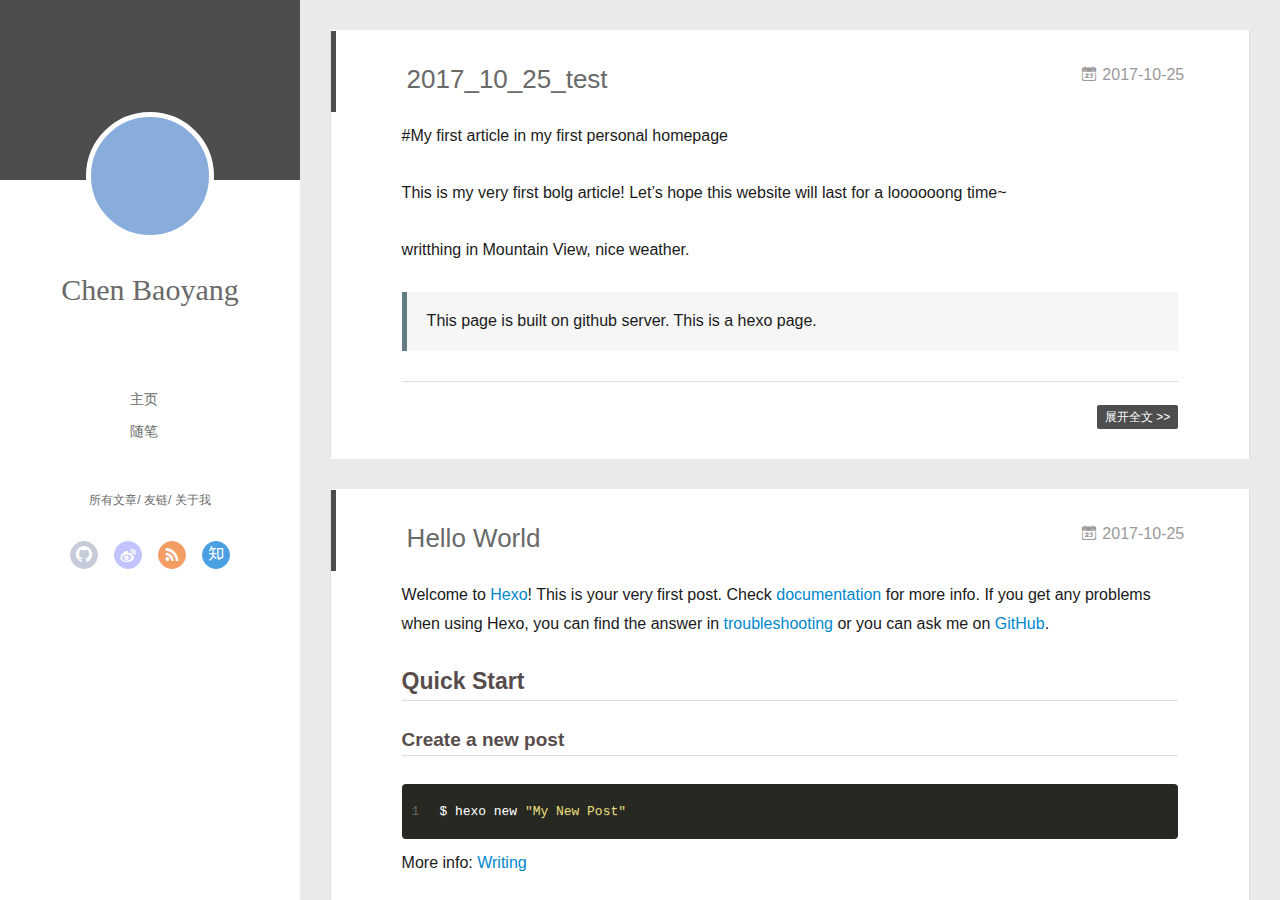
==== commit dc65fb96: "Site updated: 2017-10-25 22:45:04" ====
--- a/index.html
+++ b/index.html
@@ -6,16 +6,16 @@
   <meta name="renderer" content="webkit">
   <meta http-equiv="X-UA-Compatible" content="IE=edge" >
   <link rel="dns-prefetch" href="http://yoursite.com">
-  <title>Hexo</title>
+  <title>bybychen&#39;s garage</title>
   <meta name="viewport" content="width=device-width, initial-scale=1, maximum-scale=1">
   <meta property="og:type" content="website">
-<meta property="og:title" content="Hexo">
+<meta property="og:title" content="bybychen&#39;s garage">
 <meta property="og:url" content="http://yoursite.com/index.html">
-<meta property="og:site_name" content="Hexo">
+<meta property="og:site_name" content="bybychen&#39;s garage">
 <meta name="twitter:card" content="summary">
-<meta name="twitter:title" content="Hexo">
-  
-    <link rel="alternative" href="/atom.xml" title="Hexo" type="application/atom+xml">
+<meta name="twitter:title" content="bybychen&#39;s garage">
+  
+    <link rel="alternative" href="/atom.xml" title="bybychen&#39;s garage" type="application/atom+xml">
   
   
     <link rel="icon" href="/favicon.png">
@@ -45,7 +45,7 @@
 			<img src="" class="js-avatar">
 		</a>
 		<hgroup>
-		  <h1 class="header-author"><a href="">John Doe</a></h1>
+		  <h1 class="header-author"><a href="">Chen Baoyang</a></h1>
 		</hgroup>
 		
 
@@ -103,7 +103,7 @@
 				<img src="" class="js-avatar">
 			</div>
 			<hgroup>
-			  <h1 class="header-author js-header-author">John Doe</h1>
+			  <h1 class="header-author js-header-author">Chen Baoyang</h1>
 			</hgroup>
 			
 			
@@ -300,7 +300,7 @@
   <div class="outer">
     <div id="footer-info">
     	<div class="footer-left">
-    		&copy; 2017 John Doe
+    		&copy; 2017 Chen Baoyang
     	</div>
       	<div class="footer-right">
       		<a href="http://hexo.io/" target="_blank">Hexo</a>  Theme <a href="https://github.com/litten/hexo-theme-yilia" target="_blank">Yilia</a> by Litten
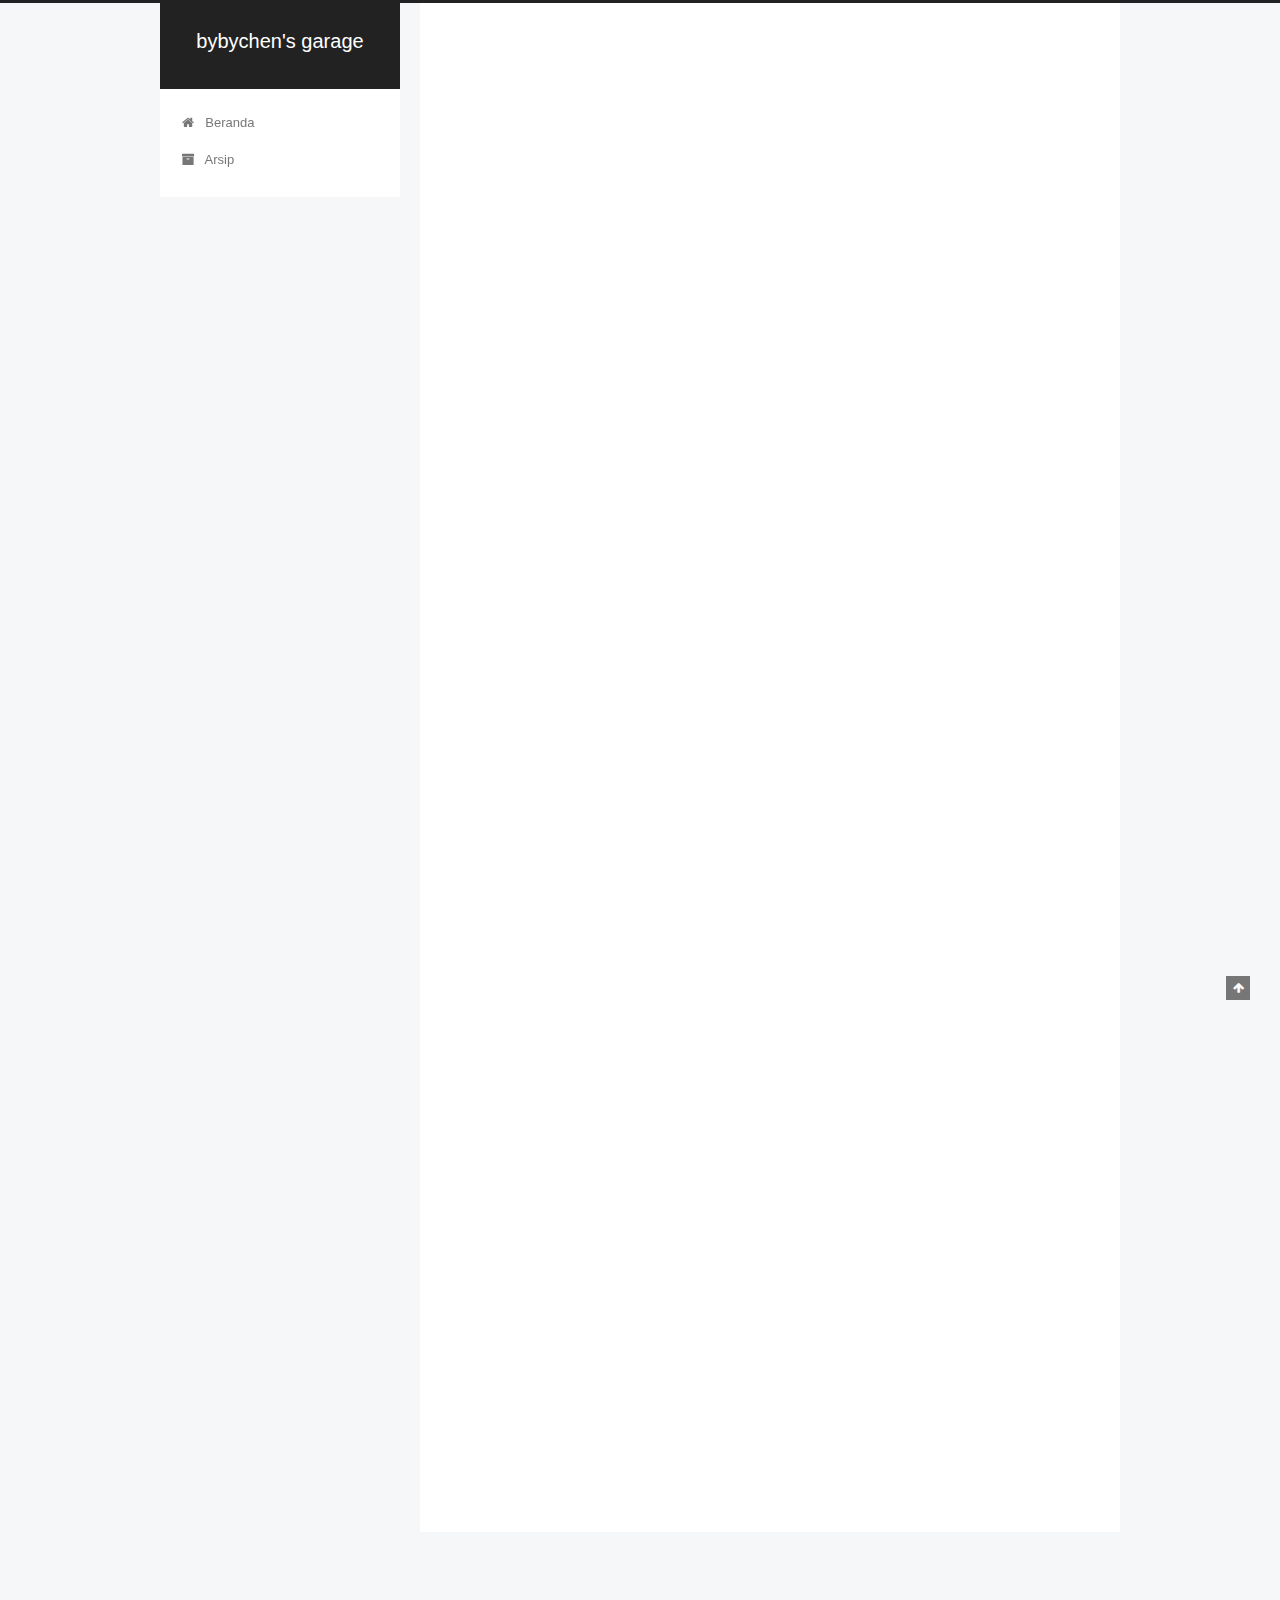
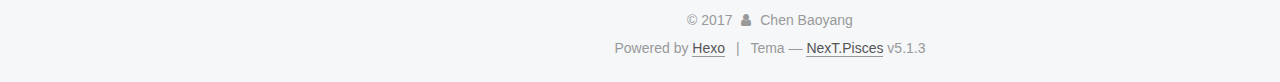
==== commit b896a3ce: "Site updated: 2017-10-27 10:02:23" ====
--- a/index.html
+++ b/index.html
@@ -1,245 +1,445 @@
 <!DOCTYPE html>
-<html>
+
+
+
+  
+
+
+<html class="theme-next pisces use-motion" lang="">
 <head>
-  <meta charset="utf-8">
-  
-  <meta name="renderer" content="webkit">
-  <meta http-equiv="X-UA-Compatible" content="IE=edge" >
-  <link rel="dns-prefetch" href="http://yoursite.com">
-  <title>bybychen&#39;s garage</title>
-  <meta name="viewport" content="width=device-width, initial-scale=1, maximum-scale=1">
-  <meta property="og:type" content="website">
+  <meta charset="UTF-8"/>
+<meta http-equiv="X-UA-Compatible" content="IE=edge" />
+<meta name="viewport" content="width=device-width, initial-scale=1, maximum-scale=1"/>
+<meta name="theme-color" content="#222">
+
+
+
+
+
+
+
+
+
+<meta http-equiv="Cache-Control" content="no-transform" />
+<meta http-equiv="Cache-Control" content="no-siteapp" />
+
+
+
+
+
+
+
+
+
+
+
+
+
+
+
+
+  
+  
+  <link href="/lib/fancybox/source/jquery.fancybox.css?v=2.1.5" rel="stylesheet" type="text/css" />
+
+
+
+
+
+
+
+<link href="/lib/font-awesome/css/font-awesome.min.css?v=4.6.2" rel="stylesheet" type="text/css" />
+
+<link href="/css/main.css?v=5.1.3" rel="stylesheet" type="text/css" />
+
+
+  <link rel="apple-touch-icon" sizes="180x180" href="/images/apple-touch-icon.png?v=5.1.3">
+
+
+  <link rel="icon" type="image/png" sizes="32x32" href="/images/favicon-32x32.png?v=5.1.3">
+
+
+  <link rel="icon" type="image/png" sizes="16x16" href="/images/favicon-16x16.png?v=5.1.3">
+
+
+  <link rel="mask-icon" href="/images/logo.svg?v=5.1.3" color="#222">
+
+
+
+
+
+  <meta name="keywords" content="Hexo, NexT" />
+
+
+
+
+
+
+
+
+
+
+<meta property="og:type" content="website">
 <meta property="og:title" content="bybychen&#39;s garage">
 <meta property="og:url" content="http://yoursite.com/index.html">
 <meta property="og:site_name" content="bybychen&#39;s garage">
 <meta name="twitter:card" content="summary">
 <meta name="twitter:title" content="bybychen&#39;s garage">
-  
-    <link rel="alternative" href="/atom.xml" title="bybychen&#39;s garage" type="application/atom+xml">
-  
-  
-    <link rel="icon" href="/favicon.png">
-  
-  <link rel="stylesheet" type="text/css" href="/./main.507b3a.css">
-  <style type="text/css">
-  
-    #container.show {
-      background: linear-gradient(200deg,#a0cfe4,#e8c37e);
+
+
+
+<script type="text/javascript" id="hexo.configurations">
+  var NexT = window.NexT || {};
+  var CONFIG = {
+    root: '/',
+    scheme: 'Pisces',
+    version: '5.1.3',
+    sidebar: {"position":"left","display":"post","offset":12,"b2t":false,"scrollpercent":false,"onmobile":false},
+    fancybox: true,
+    tabs: true,
+    motion: {"enable":true,"async":false,"transition":{"post_block":"fadeIn","post_header":"slideDownIn","post_body":"slideDownIn","coll_header":"slideLeftIn","sidebar":"slideUpIn"}},
+    duoshuo: {
+      userId: '0',
+      author: 'Penulis'
+    },
+    algolia: {
+      applicationID: '',
+      apiKey: '',
+      indexName: '',
+      hits: {"per_page":10},
+      labels: {"input_placeholder":"Search for Posts","hits_empty":"We didn't find any results for the search: ${query}","hits_stats":"${hits} results found in ${time} ms"}
     }
-  </style>
-  
-
-  
+  };
+</script>
+
+
+
+  <link rel="canonical" href="http://yoursite.com/"/>
+
+
+
+
+
+  <title>bybychen's garage</title>
+  
+
+
+
+
+
+
+
 
 </head>
 
-<body>
-  <div id="container" q-class="show:isCtnShow">
-    <canvas id="anm-canvas" class="anm-canvas"></canvas>
-    <div class="left-col" q-class="show:isShow">
-      
-<div class="overlay" style="background: #4d4d4d"></div>
-<div class="intrude-less">
-	<header id="header" class="inner">
-		<a href="" class="profilepic">
-			<img src="" class="js-avatar">
-		</a>
-		<hgroup>
-		  <h1 class="header-author"><a href="">Chen Baoyang</a></h1>
-		</hgroup>
-		
-
-		<nav class="header-menu">
-			<ul>
-			
-				<li><a href="/">主页</a></li>
-	        
-				<li><a href="/tags/随笔/">随笔</a></li>
-	        
-			</ul>
-		</nav>
-		<nav class="header-smart-menu">
-    		
-    			
-    			<a q-on="click: openSlider(e, 'innerArchive')" href="javascript:void(0)">所有文章</a>
-    			
-            
-    			
-    			<a q-on="click: openSlider(e, 'friends')" href="javascript:void(0)">友链</a>
-    			
-            
-    			
-    			<a q-on="click: openSlider(e, 'aboutme')" href="javascript:void(0)">关于我</a>
-    			
-            
-		</nav>
-		<nav class="header-nav">
-			<div class="social">
-				
-					<a class="github" target="_blank" href="#" title="github"><i class="icon-github"></i></a>
-		        
-					<a class="weibo" target="_blank" href="#" title="weibo"><i class="icon-weibo"></i></a>
-		        
-					<a class="rss" target="_blank" href="#" title="rss"><i class="icon-rss"></i></a>
-		        
-					<a class="zhihu" target="_blank" href="#" title="zhihu"><i class="icon-zhihu"></i></a>
-		        
-			</div>
-		</nav>
-	</header>		
+<body itemscope itemtype="http://schema.org/WebPage" lang="">
+
+  
+  
+    
+  
+
+  <div class="container sidebar-position-left 
+  page-home">
+    <div class="headband"></div>
+
+    <header id="header" class="header" itemscope itemtype="http://schema.org/WPHeader">
+      <div class="header-inner"><div class="site-brand-wrapper">
+  <div class="site-meta ">
+    
+
+    <div class="custom-logo-site-title">
+      <a href="/"  class="brand" rel="start">
+        <span class="logo-line-before"><i></i></span>
+        <span class="site-title">bybychen's garage</span>
+        <span class="logo-line-after"><i></i></span>
+      </a>
+    </div>
+      
+        <p class="site-subtitle"></p>
+      
+  </div>
+
+  <div class="site-nav-toggle">
+    <button>
+      <span class="btn-bar"></span>
+      <span class="btn-bar"></span>
+      <span class="btn-bar"></span>
+    </button>
+  </div>
 </div>
 
-    </div>
-    <div class="mid-col" q-class="show:isShow,hide:isShow|isFalse">
-      
-<nav id="mobile-nav">
-  	<div class="overlay js-overlay" style="background: #4d4d4d"></div>
-	<div class="btnctn js-mobile-btnctn">
-  		<div class="slider-trigger list" q-on="click: openSlider(e)"><i class="icon icon-sort"></i></div>
-	</div>
-	<div class="intrude-less">
-		<header id="header" class="inner">
-			<div class="profilepic">
-				<img src="" class="js-avatar">
-			</div>
-			<hgroup>
-			  <h1 class="header-author js-header-author">Chen Baoyang</h1>
-			</hgroup>
-			
-			
-			
-				
-			
-				
-			
-			
-			
-			<nav class="header-nav">
-				<div class="social">
-					
-						<a class="github" target="_blank" href="#" title="github"><i class="icon-github"></i></a>
-			        
-						<a class="weibo" target="_blank" href="#" title="weibo"><i class="icon-weibo"></i></a>
-			        
-						<a class="rss" target="_blank" href="#" title="rss"><i class="icon-rss"></i></a>
-			        
-						<a class="zhihu" target="_blank" href="#" title="zhihu"><i class="icon-zhihu"></i></a>
-			        
-				</div>
-			</nav>
-
-			<nav class="header-menu js-header-menu">
-				<ul style="width: 50%">
-				
-				
-					<li style="width: 50%"><a href="/">主页</a></li>
-		        
-					<li style="width: 50%"><a href="/tags/随笔/">随笔</a></li>
-		        
-				</ul>
-			</nav>
-		</header>				
-	</div>
-	<div class="mobile-mask" style="display:none" q-show="isShow"></div>
+<nav class="site-nav">
+  
+
+  
+    <ul id="menu" class="menu">
+      
+        
+        <li class="menu-item menu-item-home">
+          <a href="/" rel="section">
+            
+              <i class="menu-item-icon fa fa-fw fa-home"></i> <br />
+            
+            Beranda
+          </a>
+        </li>
+      
+        
+        <li class="menu-item menu-item-archives">
+          <a href="/archives/" rel="section">
+            
+              <i class="menu-item-icon fa fa-fw fa-archive"></i> <br />
+            
+            Arsip
+          </a>
+        </li>
+      
+
+      
+    </ul>
+  
+
+  
 </nav>
 
-      <div id="wrapper" class="body-wrap">
-        <div class="menu-l">
-          <div class="canvas-wrap">
-            <canvas data-colors="#eaeaea" data-sectionHeight="100" data-contentId="js-content" id="myCanvas1" class="anm-canvas"></canvas>
+
+
+ </div>
+    </header>
+
+    <main id="main" class="main">
+      <div class="main-inner">
+        <div class="content-wrap">
+          <div id="content" class="content">
+            
+  <section id="posts" class="posts-expand">
+    
+      
+
+  
+
+  
+  
+  
+
+  <article class="post post-type-normal" itemscope itemtype="http://schema.org/Article">
+  
+  
+  
+  <div class="post-block">
+    <link itemprop="mainEntityOfPage" href="http://yoursite.com/2017/10/25/First blog!/">
+
+    <span hidden itemprop="author" itemscope itemtype="http://schema.org/Person">
+      <meta itemprop="name" content="Chen Baoyang">
+      <meta itemprop="description" content="">
+      <meta itemprop="image" content="https://coding.net/u/lavieC/p/homepage/git/raw/master/%25E5%25BE%25AE%25E4%25BF%25A1%25E5%259B%25BE%25E7%2589%2587_20171025223833.jpg">
+    </span>
+
+    <span hidden itemprop="publisher" itemscope itemtype="http://schema.org/Organization">
+      <meta itemprop="name" content="bybychen's garage">
+    </span>
+
+    
+      <header class="post-header">
+
+        
+        
+          <h1 class="post-title" itemprop="name headline">
+                
+                <a class="post-title-link" href="/2017/10/25/First blog!/" itemprop="url">2017_10_25_test</a></h1>
+        
+
+        <div class="post-meta">
+          <span class="post-time">
+            
+              <span class="post-meta-item-icon">
+                <i class="fa fa-calendar-o"></i>
+              </span>
+              
+                <span class="post-meta-item-text">Diposting di</span>
+              
+              <time title="Post created" itemprop="dateCreated datePublished" datetime="2017-10-25T21:16:01-07:00">
+                2017-10-25
+              </time>
+            
+
+            
+
+            
+          </span>
+
+          
+
+          
+            
+          
+
+          
+          
+
+          
+
+          
+
+          
+
+        </div>
+      </header>
+    
+
+    
+    
+    
+    <div class="post-body" itemprop="articleBody">
+
+      
+      
+        <div class="post-gallery" itemscope itemtype="http://schema.org/ImageGallery">
+          
+          
+            <div class="post-gallery-row">
+              <a class="post-gallery-img fancybox"
+                 href="https://coding.net/u/lavieC/p/homepage/git/raw/master/%25E5%25BE%25AE%25E4%25BF%25A1%25E5%259B%25BE%25E7%2589%2587_20171026140051.jpg" rel="gallery_cj9a5b35j0000lgvl7betpg4l"
+                 itemscope itemtype="http://schema.org/ImageObject" itemprop="url">
+                <img src="https://coding.net/u/lavieC/p/homepage/git/raw/master/%25E5%25BE%25AE%25E4%25BF%25A1%25E5%259B%25BE%25E7%2589%2587_20171026140051.jpg" itemprop="contentUrl"/>
+              </a>
+            
+          
+
+          
           </div>
-          <div id="js-content" class="content-ll">
-            
-  
-    <article id="post-2017-10-25-test" class="article article-type-post  article-index" itemscope itemprop="blogPost">
-  <div class="article-inner">
-    
-      <header class="article-header">
-        
-  
-    <h1 itemprop="name">
-      <a class="article-title" href="/2017/10/25/2017-10-25-test/">2017_10_25_test</a>
-    </h1>
-  
-
-        
-        <a href="/2017/10/25/2017-10-25-test/" class="archive-article-date">
-  	<time datetime="2017-10-26T04:16:01.000Z" itemprop="datePublished"><i class="icon-calendar icon"></i>2017-10-25</time>
-</a>
-        
-      </header>
-    
-    <div class="article-entry" itemprop="articleBody">
-      
-        <p>#My first article in my first personal homepage</p>
-<p>This is my very first bolg article! Let’s hope this website will last for a loooooong time~</p>
+        </div>
+      
+
+      
+        
+          
+            <h1 id="My-first-article-in-my-first-personal-homepage"><a href="#My-first-article-in-my-first-personal-homepage" class="headerlink" title="My first article in my first personal homepage"></a>My first article in my first personal homepage</h1><p>This is my very first bolg article! Let’s hope this website will last for a loooooong time~</p>
 <p>writthing in Mountain View, nice weather.</p>
 <blockquote>
 <p>This page is built on github server. This is a hexo page.</p>
 </blockquote>
 
-      
-
+          
+        
       
     </div>
-    <div class="article-info article-info-index">
-      
-      
-      
-
-      
-        <p class="article-more-link">
-          <a class="article-more-a" href="/2017/10/25/2017-10-25-test/">展开全文 >></a>
-        </p>
-      
-
-      
-      <div class="clearfix"></div>
-    </div>
+    
+    
+    
+
+    
+
+    
+
+    
+
+    <footer class="post-footer">
+      
+
+      
+
+      
+
+      
+      
+        <div class="post-eof"></div>
+      
+    </footer>
   </div>
-</article>
-
-<aside class="wrap-side-operation">
-    <div class="mod-side-operation">
-        
-        <div class="jump-container" id="js-jump-container" style="display:none;">
-            <a href="javascript:void(0)" class="mod-side-operation__jump-to-top">
-                <i class="icon-font icon-back"></i>
-            </a>
-            <div id="js-jump-plan-container" class="jump-plan-container" style="top: -11px;">
-                <i class="icon-font icon-plane jump-plane"></i>
-            </div>
+  
+  
+  
+  </article>
+
+
+    
+      
+
+  
+
+  
+  
+  
+
+  <article class="post post-type-normal" itemscope itemtype="http://schema.org/Article">
+  
+  
+  
+  <div class="post-block">
+    <link itemprop="mainEntityOfPage" href="http://yoursite.com/2017/10/25/hello-world/">
+
+    <span hidden itemprop="author" itemscope itemtype="http://schema.org/Person">
+      <meta itemprop="name" content="Chen Baoyang">
+      <meta itemprop="description" content="">
+      <meta itemprop="image" content="https://coding.net/u/lavieC/p/homepage/git/raw/master/%25E5%25BE%25AE%25E4%25BF%25A1%25E5%259B%25BE%25E7%2589%2587_20171025223833.jpg">
+    </span>
+
+    <span hidden itemprop="publisher" itemscope itemtype="http://schema.org/Organization">
+      <meta itemprop="name" content="bybychen's garage">
+    </span>
+
+    
+      <header class="post-header">
+
+        
+        
+          <h1 class="post-title" itemprop="name headline">
+                
+                <a class="post-title-link" href="/2017/10/25/hello-world/" itemprop="url">Hello World</a></h1>
+        
+
+        <div class="post-meta">
+          <span class="post-time">
+            
+              <span class="post-meta-item-icon">
+                <i class="fa fa-calendar-o"></i>
+              </span>
+              
+                <span class="post-meta-item-text">Diposting di</span>
+              
+              <time title="Post created" itemprop="dateCreated datePublished" datetime="2017-10-25T21:08:29-07:00">
+                2017-10-25
+              </time>
+            
+
+            
+
+            
+          </span>
+
+          
+
+          
+            
+          
+
+          
+          
+
+          
+
+          
+
+          
+
         </div>
-        
-        
-    </div>
-</aside>
-
-
-
-
-  
-    <article id="post-hello-world" class="article article-type-post  article-index" itemscope itemprop="blogPost">
-  <div class="article-inner">
-    
-      <header class="article-header">
-        
-  
-    <h1 itemprop="name">
-      <a class="article-title" href="/2017/10/25/hello-world/">Hello World</a>
-    </h1>
-  
-
-        
-        <a href="/2017/10/25/hello-world/" class="archive-article-date">
-  	<time datetime="2017-10-26T04:08:29.080Z" itemprop="datePublished"><i class="icon-calendar icon"></i>2017-10-25</time>
-</a>
-        
       </header>
     
-    <div class="article-entry" itemprop="articleBody">
-      
-        <p>Welcome to <a href="https://hexo.io/" target="_blank" rel="external">Hexo</a>! This is your very first post. Check <a href="https://hexo.io/docs/" target="_blank" rel="external">documentation</a> for more info. If you get any problems when using Hexo, you can find the answer in <a href="https://hexo.io/docs/troubleshooting.html" target="_blank" rel="external">troubleshooting</a> or you can ask me on <a href="https://github.com/hexojs/hexo/issues" target="_blank" rel="external">GitHub</a>.</p>
+
+    
+    
+    
+    <div class="post-body" itemprop="articleBody">
+
+      
+      
+
+      
+        
+          
+            <p>Welcome to <a href="https://hexo.io/" target="_blank" rel="external">Hexo</a>! This is your very first post. Check <a href="https://hexo.io/docs/" target="_blank" rel="external">documentation</a> for more info. If you get any problems when using Hexo, you can find the answer in <a href="https://hexo.io/docs/troubleshooting.html" target="_blank" rel="external">troubleshooting</a> or you can ask me on <a href="https://github.com/hexojs/hexo/issues" target="_blank" rel="external">GitHub</a>.</p>
 <h2 id="Quick-Start"><a href="#Quick-Start" class="headerlink" title="Quick Start"></a>Quick Start</h2><h3 id="Create-a-new-post"><a href="#Create-a-new-post" class="headerlink" title="Create a new post"></a>Create a new post</h3><figure class="highlight bash"><table><tr><td class="gutter"><pre><div class="line">1</div></pre></td><td class="code"><pre><div class="line">$ hexo new <span class="string">"My New Post"</span></div></pre></td></tr></table></figure>
 <p>More info: <a href="https://hexo.io/docs/writing.html" target="_blank" rel="external">Writing</a></p>
 <h3 id="Run-server"><a href="#Run-server" class="headerlink" title="Run server"></a>Run server</h3><figure class="highlight bash"><table><tr><td class="gutter"><pre><div class="line">1</div></pre></td><td class="code"><pre><div class="line">$ hexo server</div></pre></td></tr></table></figure>
@@ -249,293 +449,299 @@
 <h3 id="Deploy-to-remote-sites"><a href="#Deploy-to-remote-sites" class="headerlink" title="Deploy to remote sites"></a>Deploy to remote sites</h3><figure class="highlight bash"><table><tr><td class="gutter"><pre><div class="line">1</div></pre></td><td class="code"><pre><div class="line">$ hexo deploy</div></pre></td></tr></table></figure>
 <p>More info: <a href="https://hexo.io/docs/deployment.html" target="_blank" rel="external">Deployment</a></p>
 
-      
-
+          
+        
       
     </div>
-    <div class="article-info article-info-index">
-      
-      
-      
-
-      
-        <p class="article-more-link">
-          <a class="article-more-a" href="/2017/10/25/hello-world/">展开全文 >></a>
-        </p>
-      
-
-      
-      <div class="clearfix"></div>
+    
+    
+    
+
+    
+
+    
+
+    
+
+    <footer class="post-footer">
+      
+
+      
+
+      
+
+      
+      
+        <div class="post-eof"></div>
+      
+    </footer>
+  </div>
+  
+  
+  
+  </article>
+
+
+    
+  </section>
+
+  
+
+
+          </div>
+          
+
+
+          
+
+        </div>
+        
+          
+  
+  <div class="sidebar-toggle">
+    <div class="sidebar-toggle-line-wrap">
+      <span class="sidebar-toggle-line sidebar-toggle-line-first"></span>
+      <span class="sidebar-toggle-line sidebar-toggle-line-middle"></span>
+      <span class="sidebar-toggle-line sidebar-toggle-line-last"></span>
     </div>
   </div>
-</article>
-
-<aside class="wrap-side-operation">
-    <div class="mod-side-operation">
-        
-        <div class="jump-container" id="js-jump-container" style="display:none;">
-            <a href="javascript:void(0)" class="mod-side-operation__jump-to-top">
-                <i class="icon-font icon-back"></i>
-            </a>
-            <div id="js-jump-plan-container" class="jump-plan-container" style="top: -11px;">
-                <i class="icon-font icon-plane jump-plane"></i>
-            </div>
+
+  <aside id="sidebar" class="sidebar">
+    
+    <div class="sidebar-inner">
+
+      
+
+      
+
+      <section class="site-overview-wrap sidebar-panel sidebar-panel-active">
+        <div class="site-overview">
+          <div class="site-author motion-element" itemprop="author" itemscope itemtype="http://schema.org/Person">
+            
+              <img class="site-author-image" itemprop="image"
+                src="https://coding.net/u/lavieC/p/homepage/git/raw/master/%25E5%25BE%25AE%25E4%25BF%25A1%25E5%259B%25BE%25E7%2589%2587_20171025223833.jpg"
+                alt="Chen Baoyang" />
+            
+              <p class="site-author-name" itemprop="name">Chen Baoyang</p>
+              <p class="site-description motion-element" itemprop="description"></p>
+          </div>
+
+          <nav class="site-state motion-element">
+
+            
+              <div class="site-state-item site-state-posts">
+              
+                <a href="/archives/">
+              
+                  <span class="site-state-item-count">2</span>
+                  <span class="site-state-item-name">posting</span>
+                </a>
+              </div>
+            
+
+            
+
+            
+
+          </nav>
+
+          
+
+          <div class="links-of-author motion-element">
+            
+          </div>
+
+          
+          
+
+          
+          
+
+          
+
         </div>
-        
-        
+      </section>
+
+      
+
+      
+
     </div>
-</aside>
-
-
-
-
-  
-  
-
-
-          </div>
-        </div>
+  </aside>
+
+
+        
       </div>
-      <footer id="footer">
-  <div class="outer">
-    <div id="footer-info">
-    	<div class="footer-left">
-    		&copy; 2017 Chen Baoyang
-    	</div>
-      	<div class="footer-right">
-      		<a href="http://hexo.io/" target="_blank">Hexo</a>  Theme <a href="https://github.com/litten/hexo-theme-yilia" target="_blank">Yilia</a> by Litten
-      	</div>
-    </div>
+    </main>
+
+    <footer id="footer" class="footer">
+      <div class="footer-inner">
+        <div class="copyright">&copy; <span itemprop="copyrightYear">2017</span>
+  <span class="with-love">
+    <i class="fa fa-user"></i>
+  </span>
+  <span class="author" itemprop="copyrightHolder">Chen Baoyang</span>
+
+  
+</div>
+
+
+  <div class="powered-by">Powered by <a class="theme-link" target="_blank" href="https://hexo.io">Hexo</a></div>
+
+
+
+  <span class="post-meta-divider">|</span>
+
+
+
+  <div class="theme-info">Tema &mdash; <a class="theme-link" target="_blank" href="https://github.com/iissnan/hexo-theme-next">NexT.Pisces</a> v5.1.3</div>
+
+
+
+
+        
+
+
+
+
+
+
+
+        
+      </div>
+    </footer>
+
+    
+      <div class="back-to-top">
+        <i class="fa fa-arrow-up"></i>
+        
+      </div>
+    
+
   </div>
-</footer>
-    </div>
-    <script>
-	var yiliaConfig = {
-		mathjax: false,
-		isHome: true,
-		isPost: false,
-		isArchive: false,
-		isTag: false,
-		isCategory: false,
-		open_in_new: false,
-		toc_hide_index: true,
-		root: "/",
-		innerArchive: true,
-		showTags: false
-	}
+
+  
+
+<script type="text/javascript">
+  if (Object.prototype.toString.call(window.Promise) !== '[object Function]') {
+    window.Promise = null;
+  }
 </script>
 
-<script>!function(t){function n(e){if(r[e])return r[e].exports;var i=r[e]={exports:{},id:e,loaded:!1};return t[e].call(i.exports,i,i.exports,n),i.loaded=!0,i.exports}var r={};n.m=t,n.c=r,n.p="./",n(0)}([function(t,n,r){r(195),t.exports=r(191)},function(t,n,r){var e=r(3),i=r(52),o=r(27),u=r(28),c=r(53),f="prototype",a=function(t,n,r){var s,l,h,v,p=t&a.F,d=t&a.G,y=t&a.S,g=t&a.P,b=t&a.B,m=d?e:y?e[n]||(e[n]={}):(e[n]||{})[f],x=d?i:i[n]||(i[n]={}),w=x[f]||(x[f]={});d&&(r=n);for(s in r)l=!p&&m&&void 0!==m[s],h=(l?m:r)[s],v=b&&l?c(h,e):g&&"function"==typeof h?c(Function.call,h):h,m&&u(m,s,h,t&a.U),x[s]!=h&&o(x,s,v),g&&w[s]!=h&&(w[s]=h)};e.core=i,a.F=1,a.G=2,a.S=4,a.P=8,a.B=16,a.W=32,a.U=64,a.R=128,t.exports=a},function(t,n,r){var e=r(6);t.exports=function(t){if(!e(t))throw TypeError(t+" is not an object!");return t}},function(t,n){var r=t.exports="undefined"!=typeof window&&window.Math==Math?window:"undefined"!=typeof self&&self.Math==Math?self:Function("return this")();"number"==typeof __g&&(__g=r)},function(t,n){t.exports=function(t){try{return!!t()}catch(t){return!0}}},function(t,n){var r=t.exports="undefined"!=typeof window&&window.Math==Math?window:"undefined"!=typeof self&&self.Math==Math?self:Function("return this")();"number"==typeof __g&&(__g=r)},function(t,n){t.exports=function(t){return"object"==typeof t?null!==t:"function"==typeof t}},function(t,n,r){var e=r(126)("wks"),i=r(76),o=r(3).Symbol,u="function"==typeof o;(t.exports=function(t){return e[t]||(e[t]=u&&o[t]||(u?o:i)("Symbol."+t))}).store=e},function(t,n){var r={}.hasOwnProperty;t.exports=function(t,n){return r.call(t,n)}},function(t,n,r){var e=r(94),i=r(33);t.exports=function(t){return e(i(t))}},function(t,n,r){t.exports=!r(4)(function(){return 7!=Object.defineProperty({},"a",{get:function(){return 7}}).a})},function(t,n,r){var e=r(2),i=r(167),o=r(50),u=Object.defineProperty;n.f=r(10)?Object.defineProperty:function(t,n,r){if(e(t),n=o(n,!0),e(r),i)try{return u(t,n,r)}catch(t){}if("get"in r||"set"in r)throw TypeError("Accessors not supported!");return"value"in r&&(t[n]=r.value),t}},function(t,n,r){t.exports=!r(18)(function(){return 7!=Object.defineProperty({},"a",{get:function(){return 7}}).a})},function(t,n,r){var e=r(14),i=r(22);t.exports=r(12)?function(t,n,r){return e.f(t,n,i(1,r))}:function(t,n,r){return t[n]=r,t}},function(t,n,r){var e=r(20),i=r(58),o=r(42),u=Object.defineProperty;n.f=r(12)?Object.defineProperty:function(t,n,r){if(e(t),n=o(n,!0),e(r),i)try{return u(t,n,r)}catch(t){}if("get"in r||"set"in r)throw TypeError("Accessors not supported!");return"value"in r&&(t[n]=r.value),t}},function(t,n,r){var e=r(40)("wks"),i=r(23),o=r(5).Symbol,u="function"==typeof o;(t.exports=function(t){return e[t]||(e[t]=u&&o[t]||(u?o:i)("Symbol."+t))}).store=e},function(t,n,r){var e=r(67),i=Math.min;t.exports=function(t){return t>0?i(e(t),9007199254740991):0}},function(t,n,r){var e=r(46);t.exports=function(t){return Object(e(t))}},function(t,n){t.exports=function(t){try{return!!t()}catch(t){return!0}}},function(t,n,r){var e=r(63),i=r(34);t.exports=Object.keys||function(t){return e(t,i)}},function(t,n,r){var e=r(21);t.exports=function(t){if(!e(t))throw TypeError(t+" is not an object!");return t}},function(t,n){t.exports=function(t){return"object"==typeof t?null!==t:"function"==typeof t}},function(t,n){t.exports=function(t,n){return{enumerable:!(1&t),configurable:!(2&t),writable:!(4&t),value:n}}},function(t,n){var r=0,e=Math.random();t.exports=function(t){return"Symbol(".concat(void 0===t?"":t,")_",(++r+e).toString(36))}},function(t,n){var r={}.hasOwnProperty;t.exports=function(t,n){return r.call(t,n)}},function(t,n){var r=t.exports={version:"2.4.0"};"number"==typeof __e&&(__e=r)},function(t,n){t.exports=function(t){if("function"!=typeof t)throw TypeError(t+" is not a function!");return t}},function(t,n,r){var e=r(11),i=r(66);t.exports=r(10)?function(t,n,r){return e.f(t,n,i(1,r))}:function(t,n,r){return t[n]=r,t}},function(t,n,r){var e=r(3),i=r(27),o=r(24),u=r(76)("src"),c="toString",f=Function[c],a=(""+f).split(c);r(52).inspectSource=function(t){return f.call(t)},(t.exports=function(t,n,r,c){var f="function"==typeof r;f&&(o(r,"name")||i(r,"name",n)),t[n]!==r&&(f&&(o(r,u)||i(r,u,t[n]?""+t[n]:a.join(String(n)))),t===e?t[n]=r:c?t[n]?t[n]=r:i(t,n,r):(delete t[n],i(t,n,r)))})(Function.prototype,c,function(){return"function"==typeof this&&this[u]||f.call(this)})},function(t,n,r){var e=r(1),i=r(4),o=r(46),u=function(t,n,r,e){var i=String(o(t)),u="<"+n;return""!==r&&(u+=" "+r+'="'+String(e).replace(/"/g,"&quot;")+'"'),u+">"+i+"</"+n+">"};t.exports=function(t,n){var r={};r[t]=n(u),e(e.P+e.F*i(function(){var n=""[t]('"');return n!==n.toLowerCase()||n.split('"').length>3}),"String",r)}},function(t,n,r){var e=r(115),i=r(46);t.exports=function(t){return e(i(t))}},function(t,n,r){var e=r(116),i=r(66),o=r(30),u=r(50),c=r(24),f=r(167),a=Object.getOwnPropertyDescriptor;n.f=r(10)?a:function(t,n){if(t=o(t),n=u(n,!0),f)try{return a(t,n)}catch(t){}if(c(t,n))return i(!e.f.call(t,n),t[n])}},function(t,n,r){var e=r(24),i=r(17),o=r(145)("IE_PROTO"),u=Object.prototype;t.exports=Object.getPrototypeOf||function(t){return t=i(t),e(t,o)?t[o]:"function"==typeof t.constructor&&t instanceof t.constructor?t.constructor.prototype:t instanceof Object?u:null}},function(t,n){t.exports=function(t){if(void 0==t)throw TypeError("Can't call method on  "+t);return t}},function(t,n){t.exports="constructor,hasOwnProperty,isPrototypeOf,propertyIsEnumerable,toLocaleString,toString,valueOf".split(",")},function(t,n){t.exports={}},function(t,n){t.exports=!0},function(t,n){n.f={}.propertyIsEnumerable},function(t,n,r){var e=r(14).f,i=r(8),o=r(15)("toStringTag");t.exports=function(t,n,r){t&&!i(t=r?t:t.prototype,o)&&e(t,o,{configurable:!0,value:n})}},function(t,n,r){var e=r(40)("keys"),i=r(23);t.exports=function(t){return e[t]||(e[t]=i(t))}},function(t,n,r){var e=r(5),i="__core-js_shared__",o=e[i]||(e[i]={});t.exports=function(t){return o[t]||(o[t]={})}},function(t,n){var r=Math.ceil,e=Math.floor;t.exports=function(t){return isNaN(t=+t)?0:(t>0?e:r)(t)}},function(t,n,r){var e=r(21);t.exports=function(t,n){if(!e(t))return t;var r,i;if(n&&"function"==typeof(r=t.toString)&&!e(i=r.call(t)))return i;if("function"==typeof(r=t.valueOf)&&!e(i=r.call(t)))return i;if(!n&&"function"==typeof(r=t.toString)&&!e(i=r.call(t)))return i;throw TypeError("Can't convert object to primitive value")}},function(t,n,r){var e=r(5),i=r(25),o=r(36),u=r(44),c=r(14).f;t.exports=function(t){var n=i.Symbol||(i.Symbol=o?{}:e.Symbol||{});"_"==t.charAt(0)||t in n||c(n,t,{value:u.f(t)})}},function(t,n,r){n.f=r(15)},function(t,n){var r={}.toString;t.exports=function(t){return r.call(t).slice(8,-1)}},function(t,n){t.exports=function(t){if(void 0==t)throw TypeError("Can't call method on  "+t);return t}},function(t,n,r){var e=r(4);t.exports=function(t,n){return!!t&&e(function(){n?t.call(null,function(){},1):t.call(null)})}},function(t,n,r){var e=r(53),i=r(115),o=r(17),u=r(16),c=r(203);t.exports=function(t,n){var r=1==t,f=2==t,a=3==t,s=4==t,l=6==t,h=5==t||l,v=n||c;return function(n,c,p){for(var d,y,g=o(n),b=i(g),m=e(c,p,3),x=u(b.length),w=0,S=r?v(n,x):f?v(n,0):void 0;x>w;w++)if((h||w in b)&&(d=b[w],y=m(d,w,g),t))if(r)S[w]=y;else if(y)switch(t){case 3:return!0;case 5:return d;case 6:return w;case 2:S.push(d)}else if(s)return!1;return l?-1:a||s?s:S}}},function(t,n,r){var e=r(1),i=r(52),o=r(4);t.exports=function(t,n){var r=(i.Object||{})[t]||Object[t],u={};u[t]=n(r),e(e.S+e.F*o(function(){r(1)}),"Object",u)}},function(t,n,r){var e=r(6);t.exports=function(t,n){if(!e(t))return t;var r,i;if(n&&"function"==typeof(r=t.toString)&&!e(i=r.call(t)))return i;if("function"==typeof(r=t.valueOf)&&!e(i=r.call(t)))return i;if(!n&&"function"==typeof(r=t.toString)&&!e(i=r.call(t)))return i;throw TypeError("Can't convert object to primitive value")}},function(t,n,r){var e=r(5),i=r(25),o=r(91),u=r(13),c="prototype",f=function(t,n,r){var a,s,l,h=t&f.F,v=t&f.G,p=t&f.S,d=t&f.P,y=t&f.B,g=t&f.W,b=v?i:i[n]||(i[n]={}),m=b[c],x=v?e:p?e[n]:(e[n]||{})[c];v&&(r=n);for(a in r)(s=!h&&x&&void 0!==x[a])&&a in b||(l=s?x[a]:r[a],b[a]=v&&"function"!=typeof x[a]?r[a]:y&&s?o(l,e):g&&x[a]==l?function(t){var n=function(n,r,e){if(this instanceof t){switch(arguments.length){case 0:return new t;case 1:return new t(n);case 2:return new t(n,r)}return new t(n,r,e)}return t.apply(this,arguments)};return n[c]=t[c],n}(l):d&&"function"==typeof l?o(Function.call,l):l,d&&((b.virtual||(b.virtual={}))[a]=l,t&f.R&&m&&!m[a]&&u(m,a,l)))};f.F=1,f.G=2,f.S=4,f.P=8,f.B=16,f.W=32,f.U=64,f.R=128,t.exports=f},function(t,n){var r=t.exports={version:"2.4.0"};"number"==typeof __e&&(__e=r)},function(t,n,r){var e=r(26);t.exports=function(t,n,r){if(e(t),void 0===n)return t;switch(r){case 1:return function(r){return t.call(n,r)};case 2:return function(r,e){return t.call(n,r,e)};case 3:return function(r,e,i){return t.call(n,r,e,i)}}return function(){return t.apply(n,arguments)}}},function(t,n,r){var e=r(183),i=r(1),o=r(126)("metadata"),u=o.store||(o.store=new(r(186))),c=function(t,n,r){var i=u.get(t);if(!i){if(!r)return;u.set(t,i=new e)}var o=i.get(n);if(!o){if(!r)return;i.set(n,o=new e)}return o},f=function(t,n,r){var e=c(n,r,!1);return void 0!==e&&e.has(t)},a=function(t,n,r){var e=c(n,r,!1);return void 0===e?void 0:e.get(t)},s=function(t,n,r,e){c(r,e,!0).set(t,n)},l=function(t,n){var r=c(t,n,!1),e=[];return r&&r.forEach(function(t,n){e.push(n)}),e},h=function(t){return void 0===t||"symbol"==typeof t?t:String(t)},v=function(t){i(i.S,"Reflect",t)};t.exports={store:u,map:c,has:f,get:a,set:s,keys:l,key:h,exp:v}},function(t,n,r){"use strict";if(r(10)){var e=r(69),i=r(3),o=r(4),u=r(1),c=r(127),f=r(152),a=r(53),s=r(68),l=r(66),h=r(27),v=r(73),p=r(67),d=r(16),y=r(75),g=r(50),b=r(24),m=r(180),x=r(114),w=r(6),S=r(17),_=r(137),O=r(70),E=r(32),P=r(71).f,j=r(154),F=r(76),M=r(7),A=r(48),N=r(117),T=r(146),I=r(155),k=r(80),L=r(123),R=r(74),C=r(130),W=r(160),D=r(11),U=r(31),G=D.f,B=U.f,V=i.RangeError,z=i.TypeError,q=i.Uint8Array,K="ArrayBuffer",Y="Shared"+K,J="BYTES_PER_ELEMENT",H="prototype",$=Array[H],X=f.ArrayBuffer,Q=f.DataView,Z=A(0),tt=A(2),nt=A(3),rt=A(4),et=A(5),it=A(6),ot=N(!0),ut=N(!1),ct=I.values,ft=I.keys,at=I.entries,st=$.lastIndexOf,lt=$.reduce,ht=$.reduceRight,vt=$.join,pt=$.sort,dt=$.slice,yt=$.toString,gt=$.toLocaleString,bt=M("iterator"),mt=M("toStringTag"),xt=F("typed_constructor"),wt=F("def_constructor"),St=c.CONSTR,_t=c.TYPED,Ot=c.VIEW,Et="Wrong length!",Pt=A(1,function(t,n){return Tt(T(t,t[wt]),n)}),jt=o(function(){return 1===new q(new Uint16Array([1]).buffer)[0]}),Ft=!!q&&!!q[H].set&&o(function(){new q(1).set({})}),Mt=function(t,n){if(void 0===t)throw z(Et);var r=+t,e=d(t);if(n&&!m(r,e))throw V(Et);return e},At=function(t,n){var r=p(t);if(r<0||r%n)throw V("Wrong offset!");return r},Nt=function(t){if(w(t)&&_t in t)return t;throw z(t+" is not a typed array!")},Tt=function(t,n){if(!(w(t)&&xt in t))throw z("It is not a typed array constructor!");return new t(n)},It=function(t,n){return kt(T(t,t[wt]),n)},kt=function(t,n){for(var r=0,e=n.length,i=Tt(t,e);e>r;)i[r]=n[r++];return i},Lt=function(t,n,r){G(t,n,{get:function(){return this._d[r]}})},Rt=function(t){var n,r,e,i,o,u,c=S(t),f=arguments.length,s=f>1?arguments[1]:void 0,l=void 0!==s,h=j(c);if(void 0!=h&&!_(h)){for(u=h.call(c),e=[],n=0;!(o=u.next()).done;n++)e.push(o.value);c=e}for(l&&f>2&&(s=a(s,arguments[2],2)),n=0,r=d(c.length),i=Tt(this,r);r>n;n++)i[n]=l?s(c[n],n):c[n];return i},Ct=function(){for(var t=0,n=arguments.length,r=Tt(this,n);n>t;)r[t]=arguments[t++];return r},Wt=!!q&&o(function(){gt.call(new q(1))}),Dt=function(){return gt.apply(Wt?dt.call(Nt(this)):Nt(this),arguments)},Ut={copyWithin:function(t,n){return W.call(Nt(this),t,n,arguments.length>2?arguments[2]:void 0)},every:function(t){return rt(Nt(this),t,arguments.length>1?arguments[1]:void 0)},fill:function(t){return C.apply(Nt(this),arguments)},filter:function(t){return It(this,tt(Nt(this),t,arguments.length>1?arguments[1]:void 0))},find:function(t){return et(Nt(this),t,arguments.length>1?arguments[1]:void 0)},findIndex:function(t){return it(Nt(this),t,arguments.length>1?arguments[1]:void 0)},forEach:function(t){Z(Nt(this),t,arguments.length>1?arguments[1]:void 0)},indexOf:function(t){return ut(Nt(this),t,arguments.length>1?arguments[1]:void 0)},includes:function(t){return ot(Nt(this),t,arguments.length>1?arguments[1]:void 0)},join:function(t){return vt.apply(Nt(this),arguments)},lastIndexOf:function(t){return st.apply(Nt(this),arguments)},map:function(t){return Pt(Nt(this),t,arguments.length>1?arguments[1]:void 0)},reduce:function(t){return lt.apply(Nt(this),arguments)},reduceRight:function(t){return ht.apply(Nt(this),arguments)},reverse:function(){for(var t,n=this,r=Nt(n).length,e=Math.floor(r/2),i=0;i<e;)t=n[i],n[i++]=n[--r],n[r]=t;return n},some:function(t){return nt(Nt(this),t,arguments.length>1?arguments[1]:void 0)},sort:function(t){return pt.call(Nt(this),t)},subarray:function(t,n){var r=Nt(this),e=r.length,i=y(t,e);return new(T(r,r[wt]))(r.buffer,r.byteOffset+i*r.BYTES_PER_ELEMENT,d((void 0===n?e:y(n,e))-i))}},Gt=function(t,n){return It(this,dt.call(Nt(this),t,n))},Bt=function(t){Nt(this);var n=At(arguments[1],1),r=this.length,e=S(t),i=d(e.length),o=0;if(i+n>r)throw V(Et);for(;o<i;)this[n+o]=e[o++]},Vt={entries:function(){return at.call(Nt(this))},keys:function(){return ft.call(Nt(this))},values:function(){return ct.call(Nt(this))}},zt=function(t,n){return w(t)&&t[_t]&&"symbol"!=typeof n&&n in t&&String(+n)==String(n)},qt=function(t,n){return zt(t,n=g(n,!0))?l(2,t[n]):B(t,n)},Kt=function(t,n,r){return!(zt(t,n=g(n,!0))&&w(r)&&b(r,"value"))||b(r,"get")||b(r,"set")||r.configurable||b(r,"writable")&&!r.writable||b(r,"enumerable")&&!r.enumerable?G(t,n,r):(t[n]=r.value,t)};St||(U.f=qt,D.f=Kt),u(u.S+u.F*!St,"Object",{getOwnPropertyDescriptor:qt,defineProperty:Kt}),o(function(){yt.call({})})&&(yt=gt=function(){return vt.call(this)});var Yt=v({},Ut);v(Yt,Vt),h(Yt,bt,Vt.values),v(Yt,{slice:Gt,set:Bt,constructor:function(){},toString:yt,toLocaleString:Dt}),Lt(Yt,"buffer","b"),Lt(Yt,"byteOffset","o"),Lt(Yt,"byteLength","l"),Lt(Yt,"length","e"),G(Yt,mt,{get:function(){return this[_t]}}),t.exports=function(t,n,r,f){f=!!f;var a=t+(f?"Clamped":"")+"Array",l="Uint8Array"!=a,v="get"+t,p="set"+t,y=i[a],g=y||{},b=y&&E(y),m=!y||!c.ABV,S={},_=y&&y[H],j=function(t,r){var e=t._d;return e.v[v](r*n+e.o,jt)},F=function(t,r,e){var i=t._d;f&&(e=(e=Math.round(e))<0?0:e>255?255:255&e),i.v[p](r*n+i.o,e,jt)},M=function(t,n){G(t,n,{get:function(){return j(this,n)},set:function(t){return F(this,n,t)},enumerable:!0})};m?(y=r(function(t,r,e,i){s(t,y,a,"_d");var o,u,c,f,l=0,v=0;if(w(r)){if(!(r instanceof X||(f=x(r))==K||f==Y))return _t in r?kt(y,r):Rt.call(y,r);o=r,v=At(e,n);var p=r.byteLength;if(void 0===i){if(p%n)throw V(Et);if((u=p-v)<0)throw V(Et)}else if((u=d(i)*n)+v>p)throw V(Et);c=u/n}else c=Mt(r,!0),u=c*n,o=new X(u);for(h(t,"_d",{b:o,o:v,l:u,e:c,v:new Q(o)});l<c;)M(t,l++)}),_=y[H]=O(Yt),h(_,"constructor",y)):L(function(t){new y(null),new y(t)},!0)||(y=r(function(t,r,e,i){s(t,y,a);var o;return w(r)?r instanceof X||(o=x(r))==K||o==Y?void 0!==i?new g(r,At(e,n),i):void 0!==e?new g(r,At(e,n)):new g(r):_t in r?kt(y,r):Rt.call(y,r):new g(Mt(r,l))}),Z(b!==Function.prototype?P(g).concat(P(b)):P(g),function(t){t in y||h(y,t,g[t])}),y[H]=_,e||(_.constructor=y));var A=_[bt],N=!!A&&("values"==A.name||void 0==A.name),T=Vt.values;h(y,xt,!0),h(_,_t,a),h(_,Ot,!0),h(_,wt,y),(f?new y(1)[mt]==a:mt in _)||G(_,mt,{get:function(){return a}}),S[a]=y,u(u.G+u.W+u.F*(y!=g),S),u(u.S,a,{BYTES_PER_ELEMENT:n,from:Rt,of:Ct}),J in _||h(_,J,n),u(u.P,a,Ut),R(a),u(u.P+u.F*Ft,a,{set:Bt}),u(u.P+u.F*!N,a,Vt),u(u.P+u.F*(_.toString!=yt),a,{toString:yt}),u(u.P+u.F*o(function(){new y(1).slice()}),a,{slice:Gt}),u(u.P+u.F*(o(function(){return[1,2].toLocaleString()!=new y([1,2]).toLocaleString()})||!o(function(){_.toLocaleString.call([1,2])})),a,{toLocaleString:Dt}),k[a]=N?A:T,e||N||h(_,bt,T)}}else t.exports=function(){}},function(t,n){var r={}.toString;t.exports=function(t){return r.call(t).slice(8,-1)}},function(t,n,r){var e=r(21),i=r(5).document,o=e(i)&&e(i.createElement);t.exports=function(t){return o?i.createElement(t):{}}},function(t,n,r){t.exports=!r(12)&&!r(18)(function(){return 7!=Object.defineProperty(r(57)("div"),"a",{get:function(){return 7}}).a})},function(t,n,r){"use strict";var e=r(36),i=r(51),o=r(64),u=r(13),c=r(8),f=r(35),a=r(96),s=r(38),l=r(103),h=r(15)("iterator"),v=!([].keys&&"next"in[].keys()),p="keys",d="values",y=function(){return this};t.exports=function(t,n,r,g,b,m,x){a(r,n,g);var w,S,_,O=function(t){if(!v&&t in F)return F[t];switch(t){case p:case d:return function(){return new r(this,t)}}return function(){return new r(this,t)}},E=n+" Iterator",P=b==d,j=!1,F=t.prototype,M=F[h]||F["@@iterator"]||b&&F[b],A=M||O(b),N=b?P?O("entries"):A:void 0,T="Array"==n?F.entries||M:M;if(T&&(_=l(T.call(new t)))!==Object.prototype&&(s(_,E,!0),e||c(_,h)||u(_,h,y)),P&&M&&M.name!==d&&(j=!0,A=function(){return M.call(this)}),e&&!x||!v&&!j&&F[h]||u(F,h,A),f[n]=A,f[E]=y,b)if(w={values:P?A:O(d),keys:m?A:O(p),entries:N},x)for(S in w)S in F||o(F,S,w[S]);else i(i.P+i.F*(v||j),n,w);return w}},function(t,n,r){var e=r(20),i=r(100),o=r(34),u=r(39)("IE_PROTO"),c=function(){},f="prototype",a=function(){var t,n=r(57)("iframe"),e=o.length;for(n.style.display="none",r(93).appendChild(n),n.src="javascript:",t=n.contentWindow.document,t.open(),t.write("<script>document.F=Object<\/script>"),t.close(),a=t.F;e--;)delete a[f][o[e]];return a()};t.exports=Object.create||function(t,n){var r;return null!==t?(c[f]=e(t),r=new c,c[f]=null,r[u]=t):r=a(),void 0===n?r:i(r,n)}},function(t,n,r){var e=r(63),i=r(34).concat("length","prototype");n.f=Object.getOwnPropertyNames||function(t){return e(t,i)}},function(t,n){n.f=Object.getOwnPropertySymbols},function(t,n,r){var e=r(8),i=r(9),o=r(90)(!1),u=r(39)("IE_PROTO");t.exports=function(t,n){var r,c=i(t),f=0,a=[];for(r in c)r!=u&&e(c,r)&&a.push(r);for(;n.length>f;)e(c,r=n[f++])&&(~o(a,r)||a.push(r));return a}},function(t,n,r){t.exports=r(13)},function(t,n,r){var e=r(76)("meta"),i=r(6),o=r(24),u=r(11).f,c=0,f=Object.isExtensible||function(){return!0},a=!r(4)(function(){return f(Object.preventExtensions({}))}),s=function(t){u(t,e,{value:{i:"O"+ ++c,w:{}}})},l=function(t,n){if(!i(t))return"symbol"==typeof t?t:("string"==typeof t?"S":"P")+t;if(!o(t,e)){if(!f(t))return"F";if(!n)return"E";s(t)}return t[e].i},h=function(t,n){if(!o(t,e)){if(!f(t))return!0;if(!n)return!1;s(t)}return t[e].w},v=function(t){return a&&p.NEED&&f(t)&&!o(t,e)&&s(t),t},p=t.exports={KEY:e,NEED:!1,fastKey:l,getWeak:h,onFreeze:v}},function(t,n){t.exports=function(t,n){return{enumerable:!(1&t),configurable:!(2&t),writable:!(4&t),value:n}}},function(t,n){var r=Math.ceil,e=Math.floor;t.exports=function(t){return isNaN(t=+t)?0:(t>0?e:r)(t)}},function(t,n){t.exports=function(t,n,r,e){if(!(t instanceof n)||void 0!==e&&e in t)throw TypeError(r+": incorrect invocation!");return t}},function(t,n){t.exports=!1},function(t,n,r){var e=r(2),i=r(173),o=r(133),u=r(145)("IE_PROTO"),c=function(){},f="prototype",a=function(){var t,n=r(132)("iframe"),e=o.length;for(n.style.display="none",r(135).appendChild(n),n.src="javascript:",t=n.contentWindow.document,t.open(),t.write("<script>document.F=Object<\/script>"),t.close(),a=t.F;e--;)delete a[f][o[e]];return a()};t.exports=Object.create||function(t,n){var r;return null!==t?(c[f]=e(t),r=new c,c[f]=null,r[u]=t):r=a(),void 0===n?r:i(r,n)}},function(t,n,r){var e=r(175),i=r(133).concat("length","prototype");n.f=Object.getOwnPropertyNames||function(t){return e(t,i)}},function(t,n,r){var e=r(175),i=r(133);t.exports=Object.keys||function(t){return e(t,i)}},function(t,n,r){var e=r(28);t.exports=function(t,n,r){for(var i in n)e(t,i,n[i],r);return t}},function(t,n,r){"use strict";var e=r(3),i=r(11),o=r(10),u=r(7)("species");t.exports=function(t){var n=e[t];o&&n&&!n[u]&&i.f(n,u,{configurable:!0,get:function(){return this}})}},function(t,n,r){var e=r(67),i=Math.max,o=Math.min;t.exports=function(t,n){return t=e(t),t<0?i(t+n,0):o(t,n)}},function(t,n){var r=0,e=Math.random();t.exports=function(t){return"Symbol(".concat(void 0===t?"":t,")_",(++r+e).toString(36))}},function(t,n,r){var e=r(33);t.exports=function(t){return Object(e(t))}},function(t,n,r){var e=r(7)("unscopables"),i=Array.prototype;void 0==i[e]&&r(27)(i,e,{}),t.exports=function(t){i[e][t]=!0}},function(t,n,r){var e=r(53),i=r(169),o=r(137),u=r(2),c=r(16),f=r(154),a={},s={},n=t.exports=function(t,n,r,l,h){var v,p,d,y,g=h?function(){return t}:f(t),b=e(r,l,n?2:1),m=0;if("function"!=typeof g)throw TypeError(t+" is not iterable!");if(o(g)){for(v=c(t.length);v>m;m++)if((y=n?b(u(p=t[m])[0],p[1]):b(t[m]))===a||y===s)return y}else for(d=g.call(t);!(p=d.next()).done;)if((y=i(d,b,p.value,n))===a||y===s)return y};n.BREAK=a,n.RETURN=s},function(t,n){t.exports={}},function(t,n,r){var e=r(11).f,i=r(24),o=r(7)("toStringTag");t.exports=function(t,n,r){t&&!i(t=r?t:t.prototype,o)&&e(t,o,{configurable:!0,value:n})}},function(t,n,r){var e=r(1),i=r(46),o=r(4),u=r(150),c="["+u+"]",f="​-",a=RegExp("^"+c+c+"*"),s=RegExp(c+c+"*$"),l=function(t,n,r){var i={},c=o(function(){return!!u[t]()||f[t]()!=f}),a=i[t]=c?n(h):u[t];r&&(i[r]=a),e(e.P+e.F*c,"String",i)},h=l.trim=function(t,n){return t=String(i(t)),1&n&&(t=t.replace(a,"")),2&n&&(t=t.replace(s,"")),t};t.exports=l},function(t,n,r){t.exports={default:r(86),__esModule:!0}},function(t,n,r){t.exports={default:r(87),__esModule:!0}},function(t,n,r){"use strict";function e(t){return t&&t.__esModule?t:{default:t}}n.__esModule=!0;var i=r(84),o=e(i),u=r(83),c=e(u),f="function"==typeof c.default&&"symbol"==typeof o.default?function(t){return typeof t}:function(t){return t&&"function"==typeof c.default&&t.constructor===c.default&&t!==c.default.prototype?"symbol":typeof t};n.default="function"==typeof c.default&&"symbol"===f(o.default)?function(t){return void 0===t?"undefined":f(t)}:function(t){return t&&"function"==typeof c.default&&t.constructor===c.default&&t!==c.default.prototype?"symbol":void 0===t?"undefined":f(t)}},function(t,n,r){r(110),r(108),r(111),r(112),t.exports=r(25).Symbol},function(t,n,r){r(109),r(113),t.exports=r(44).f("iterator")},function(t,n){t.exports=function(t){if("function"!=typeof t)throw TypeError(t+" is not a function!");return t}},function(t,n){t.exports=function(){}},function(t,n,r){var e=r(9),i=r(106),o=r(105);t.exports=function(t){return function(n,r,u){var c,f=e(n),a=i(f.length),s=o(u,a);if(t&&r!=r){for(;a>s;)if((c=f[s++])!=c)return!0}else for(;a>s;s++)if((t||s in f)&&f[s]===r)return t||s||0;return!t&&-1}}},function(t,n,r){var e=r(88);t.exports=function(t,n,r){if(e(t),void 0===n)return t;switch(r){case 1:return function(r){return t.call(n,r)};case 2:return function(r,e){return t.call(n,r,e)};case 3:return function(r,e,i){return t.call(n,r,e,i)}}return function(){return t.apply(n,arguments)}}},function(t,n,r){var e=r(19),i=r(62),o=r(37);t.exports=function(t){var n=e(t),r=i.f;if(r)for(var u,c=r(t),f=o.f,a=0;c.length>a;)f.call(t,u=c[a++])&&n.push(u);return n}},function(t,n,r){t.exports=r(5).document&&document.documentElement},function(t,n,r){var e=r(56);t.exports=Object("z").propertyIsEnumerable(0)?Object:function(t){return"String"==e(t)?t.split(""):Object(t)}},function(t,n,r){var e=r(56);t.exports=Array.isArray||function(t){return"Array"==e(t)}},function(t,n,r){"use strict";var e=r(60),i=r(22),o=r(38),u={};r(13)(u,r(15)("iterator"),function(){return this}),t.exports=function(t,n,r){t.prototype=e(u,{next:i(1,r)}),o(t,n+" Iterator")}},function(t,n){t.exports=function(t,n){return{value:n,done:!!t}}},function(t,n,r){var e=r(19),i=r(9);t.exports=function(t,n){for(var r,o=i(t),u=e(o),c=u.length,f=0;c>f;)if(o[r=u[f++]]===n)return r}},function(t,n,r){var e=r(23)("meta"),i=r(21),o=r(8),u=r(14).f,c=0,f=Object.isExtensible||function(){return!0},a=!r(18)(function(){return f(Object.preventExtensions({}))}),s=function(t){u(t,e,{value:{i:"O"+ ++c,w:{}}})},l=function(t,n){if(!i(t))return"symbol"==typeof t?t:("string"==typeof t?"S":"P")+t;if(!o(t,e)){if(!f(t))return"F";if(!n)return"E";s(t)}return t[e].i},h=function(t,n){if(!o(t,e)){if(!f(t))return!0;if(!n)return!1;s(t)}return t[e].w},v=function(t){return a&&p.NEED&&f(t)&&!o(t,e)&&s(t),t},p=t.exports={KEY:e,NEED:!1,fastKey:l,getWeak:h,onFreeze:v}},function(t,n,r){var e=r(14),i=r(20),o=r(19);t.exports=r(12)?Object.defineProperties:function(t,n){i(t);for(var r,u=o(n),c=u.length,f=0;c>f;)e.f(t,r=u[f++],n[r]);return t}},function(t,n,r){var e=r(37),i=r(22),o=r(9),u=r(42),c=r(8),f=r(58),a=Object.getOwnPropertyDescriptor;n.f=r(12)?a:function(t,n){if(t=o(t),n=u(n,!0),f)try{return a(t,n)}catch(t){}if(c(t,n))return i(!e.f.call(t,n),t[n])}},function(t,n,r){var e=r(9),i=r(61).f,o={}.toString,u="object"==typeof window&&window&&Object.getOwnPropertyNames?Object.getOwnPropertyNames(window):[],c=function(t){try{return i(t)}catch(t){return u.slice()}};t.exports.f=function(t){return u&&"[object Window]"==o.call(t)?c(t):i(e(t))}},function(t,n,r){var e=r(8),i=r(77),o=r(39)("IE_PROTO"),u=Object.prototype;t.exports=Object.getPrototypeOf||function(t){return t=i(t),e(t,o)?t[o]:"function"==typeof t.constructor&&t instanceof t.constructor?t.constructor.prototype:t instanceof Object?u:null}},function(t,n,r){var e=r(41),i=r(33);t.exports=function(t){return function(n,r){var o,u,c=String(i(n)),f=e(r),a=c.length;return f<0||f>=a?t?"":void 0:(o=c.charCodeAt(f),o<55296||o>56319||f+1===a||(u=c.charCodeAt(f+1))<56320||u>57343?t?c.charAt(f):o:t?c.slice(f,f+2):u-56320+(o-55296<<10)+65536)}}},function(t,n,r){var e=r(41),i=Math.max,o=Math.min;t.exports=function(t,n){return t=e(t),t<0?i(t+n,0):o(t,n)}},function(t,n,r){var e=r(41),i=Math.min;t.exports=function(t){return t>0?i(e(t),9007199254740991):0}},function(t,n,r){"use strict";var e=r(89),i=r(97),o=r(35),u=r(9);t.exports=r(59)(Array,"Array",function(t,n){this._t=u(t),this._i=0,this._k=n},function(){var t=this._t,n=this._k,r=this._i++;return!t||r>=t.length?(this._t=void 0,i(1)):"keys"==n?i(0,r):"values"==n?i(0,t[r]):i(0,[r,t[r]])},"values"),o.Arguments=o.Array,e("keys"),e("values"),e("entries")},function(t,n){},function(t,n,r){"use strict";var e=r(104)(!0);r(59)(String,"String",function(t){this._t=String(t),this._i=0},function(){var t,n=this._t,r=this._i;return r>=n.length?{value:void 0,done:!0}:(t=e(n,r),this._i+=t.length,{value:t,done:!1})})},function(t,n,r){"use strict";var e=r(5),i=r(8),o=r(12),u=r(51),c=r(64),f=r(99).KEY,a=r(18),s=r(40),l=r(38),h=r(23),v=r(15),p=r(44),d=r(43),y=r(98),g=r(92),b=r(95),m=r(20),x=r(9),w=r(42),S=r(22),_=r(60),O=r(102),E=r(101),P=r(14),j=r(19),F=E.f,M=P.f,A=O.f,N=e.Symbol,T=e.JSON,I=T&&T.stringify,k="prototype",L=v("_hidden"),R=v("toPrimitive"),C={}.propertyIsEnumerable,W=s("symbol-registry"),D=s("symbols"),U=s("op-symbols"),G=Object[k],B="function"==typeof N,V=e.QObject,z=!V||!V[k]||!V[k].findChild,q=o&&a(function(){return 7!=_(M({},"a",{get:function(){return M(this,"a",{value:7}).a}})).a})?function(t,n,r){var e=F(G,n);e&&delete G[n],M(t,n,r),e&&t!==G&&M(G,n,e)}:M,K=function(t){var n=D[t]=_(N[k]);return n._k=t,n},Y=B&&"symbol"==typeof N.iterator?function(t){return"symbol"==typeof t}:function(t){return t instanceof N},J=function(t,n,r){return t===G&&J(U,n,r),m(t),n=w(n,!0),m(r),i(D,n)?(r.enumerable?(i(t,L)&&t[L][n]&&(t[L][n]=!1),r=_(r,{enumerable:S(0,!1)})):(i(t,L)||M(t,L,S(1,{})),t[L][n]=!0),q(t,n,r)):M(t,n,r)},H=function(t,n){m(t);for(var r,e=g(n=x(n)),i=0,o=e.length;o>i;)J(t,r=e[i++],n[r]);return t},$=function(t,n){return void 0===n?_(t):H(_(t),n)},X=function(t){var n=C.call(this,t=w(t,!0));return!(this===G&&i(D,t)&&!i(U,t))&&(!(n||!i(this,t)||!i(D,t)||i(this,L)&&this[L][t])||n)},Q=function(t,n){if(t=x(t),n=w(n,!0),t!==G||!i(D,n)||i(U,n)){var r=F(t,n);return!r||!i(D,n)||i(t,L)&&t[L][n]||(r.enumerable=!0),r}},Z=function(t){for(var n,r=A(x(t)),e=[],o=0;r.length>o;)i(D,n=r[o++])||n==L||n==f||e.push(n);return e},tt=function(t){for(var n,r=t===G,e=A(r?U:x(t)),o=[],u=0;e.length>u;)!i(D,n=e[u++])||r&&!i(G,n)||o.push(D[n]);return o};B||(N=function(){if(this instanceof N)throw TypeError("Symbol is not a constructor!");var t=h(arguments.length>0?arguments[0]:void 0),n=function(r){this===G&&n.call(U,r),i(this,L)&&i(this[L],t)&&(this[L][t]=!1),q(this,t,S(1,r))};return o&&z&&q(G,t,{configurable:!0,set:n}),K(t)},c(N[k],"toString",function(){return this._k}),E.f=Q,P.f=J,r(61).f=O.f=Z,r(37).f=X,r(62).f=tt,o&&!r(36)&&c(G,"propertyIsEnumerable",X,!0),p.f=function(t){return K(v(t))}),u(u.G+u.W+u.F*!B,{Symbol:N});for(var nt="hasInstance,isConcatSpreadable,iterator,match,replace,search,species,split,toPrimitive,toStringTag,unscopables".split(","),rt=0;nt.length>rt;)v(nt[rt++]);for(var nt=j(v.store),rt=0;nt.length>rt;)d(nt[rt++]);u(u.S+u.F*!B,"Symbol",{for:function(t){return i(W,t+="")?W[t]:W[t]=N(t)},keyFor:function(t){if(Y(t))return y(W,t);throw TypeError(t+" is not a symbol!")},useSetter:function(){z=!0},useSimple:function(){z=!1}}),u(u.S+u.F*!B,"Object",{create:$,defineProperty:J,defineProperties:H,getOwnPropertyDescriptor:Q,getOwnPropertyNames:Z,getOwnPropertySymbols:tt}),T&&u(u.S+u.F*(!B||a(function(){var t=N();return"[null]"!=I([t])||"{}"!=I({a:t})||"{}"!=I(Object(t))})),"JSON",{stringify:function(t){if(void 0!==t&&!Y(t)){for(var n,r,e=[t],i=1;arguments.length>i;)e.push(arguments[i++]);return n=e[1],"function"==typeof n&&(r=n),!r&&b(n)||(n=function(t,n){if(r&&(n=r.call(this,t,n)),!Y(n))return n}),e[1]=n,I.apply(T,e)}}}),N[k][R]||r(13)(N[k],R,N[k].valueOf),l(N,"Symbol"),l(Math,"Math",!0),l(e.JSON,"JSON",!0)},function(t,n,r){r(43)("asyncIterator")},function(t,n,r){r(43)("observable")},function(t,n,r){r(107);for(var e=r(5),i=r(13),o=r(35),u=r(15)("toStringTag"),c=["NodeList","DOMTokenList","MediaList","StyleSheetList","CSSRuleList"],f=0;f<5;f++){var a=c[f],s=e[a],l=s&&s.prototype;l&&!l[u]&&i(l,u,a),o[a]=o.Array}},function(t,n,r){var e=r(45),i=r(7)("toStringTag"),o="Arguments"==e(function(){return arguments}()),u=function(t,n){try{return t[n]}catch(t){}};t.exports=function(t){var n,r,c;return void 0===t?"Undefined":null===t?"Null":"string"==typeof(r=u(n=Object(t),i))?r:o?e(n):"Object"==(c=e(n))&&"function"==typeof n.callee?"Arguments":c}},function(t,n,r){var e=r(45);t.exports=Object("z").propertyIsEnumerable(0)?Object:function(t){return"String"==e(t)?t.split(""):Object(t)}},function(t,n){n.f={}.propertyIsEnumerable},function(t,n,r){var e=r(30),i=r(16),o=r(75);t.exports=function(t){return function(n,r,u){var c,f=e(n),a=i(f.length),s=o(u,a);if(t&&r!=r){for(;a>s;)if((c=f[s++])!=c)return!0}else for(;a>s;s++)if((t||s in f)&&f[s]===r)return t||s||0;return!t&&-1}}},function(t,n,r){"use strict";var e=r(3),i=r(1),o=r(28),u=r(73),c=r(65),f=r(79),a=r(68),s=r(6),l=r(4),h=r(123),v=r(81),p=r(136);t.exports=function(t,n,r,d,y,g){var b=e[t],m=b,x=y?"set":"add",w=m&&m.prototype,S={},_=function(t){var n=w[t];o(w,t,"delete"==t?function(t){return!(g&&!s(t))&&n.call(this,0===t?0:t)}:"has"==t?function(t){return!(g&&!s(t))&&n.call(this,0===t?0:t)}:"get"==t?function(t){return g&&!s(t)?void 0:n.call(this,0===t?0:t)}:"add"==t?function(t){return n.call(this,0===t?0:t),this}:function(t,r){return n.call(this,0===t?0:t,r),this})};if("function"==typeof m&&(g||w.forEach&&!l(function(){(new m).entries().next()}))){var O=new m,E=O[x](g?{}:-0,1)!=O,P=l(function(){O.has(1)}),j=h(function(t){new m(t)}),F=!g&&l(function(){for(var t=new m,n=5;n--;)t[x](n,n);return!t.has(-0)});j||(m=n(function(n,r){a(n,m,t);var e=p(new b,n,m);return void 0!=r&&f(r,y,e[x],e),e}),m.prototype=w,w.constructor=m),(P||F)&&(_("delete"),_("has"),y&&_("get")),(F||E)&&_(x),g&&w.clear&&delete w.clear}else m=d.getConstructor(n,t,y,x),u(m.prototype,r),c.NEED=!0;return v(m,t),S[t]=m,i(i.G+i.W+i.F*(m!=b),S),g||d.setStrong(m,t,y),m}},function(t,n,r){"use strict";var e=r(27),i=r(28),o=r(4),u=r(46),c=r(7);t.exports=function(t,n,r){var f=c(t),a=r(u,f,""[t]),s=a[0],l=a[1];o(function(){var n={};return n[f]=function(){return 7},7!=""[t](n)})&&(i(String.prototype,t,s),e(RegExp.prototype,f,2==n?function(t,n){return l.call(t,this,n)}:function(t){return l.call(t,this)}))}
-},function(t,n,r){"use strict";var e=r(2);t.exports=function(){var t=e(this),n="";return t.global&&(n+="g"),t.ignoreCase&&(n+="i"),t.multiline&&(n+="m"),t.unicode&&(n+="u"),t.sticky&&(n+="y"),n}},function(t,n){t.exports=function(t,n,r){var e=void 0===r;switch(n.length){case 0:return e?t():t.call(r);case 1:return e?t(n[0]):t.call(r,n[0]);case 2:return e?t(n[0],n[1]):t.call(r,n[0],n[1]);case 3:return e?t(n[0],n[1],n[2]):t.call(r,n[0],n[1],n[2]);case 4:return e?t(n[0],n[1],n[2],n[3]):t.call(r,n[0],n[1],n[2],n[3])}return t.apply(r,n)}},function(t,n,r){var e=r(6),i=r(45),o=r(7)("match");t.exports=function(t){var n;return e(t)&&(void 0!==(n=t[o])?!!n:"RegExp"==i(t))}},function(t,n,r){var e=r(7)("iterator"),i=!1;try{var o=[7][e]();o.return=function(){i=!0},Array.from(o,function(){throw 2})}catch(t){}t.exports=function(t,n){if(!n&&!i)return!1;var r=!1;try{var o=[7],u=o[e]();u.next=function(){return{done:r=!0}},o[e]=function(){return u},t(o)}catch(t){}return r}},function(t,n,r){t.exports=r(69)||!r(4)(function(){var t=Math.random();__defineSetter__.call(null,t,function(){}),delete r(3)[t]})},function(t,n){n.f=Object.getOwnPropertySymbols},function(t,n,r){var e=r(3),i="__core-js_shared__",o=e[i]||(e[i]={});t.exports=function(t){return o[t]||(o[t]={})}},function(t,n,r){for(var e,i=r(3),o=r(27),u=r(76),c=u("typed_array"),f=u("view"),a=!(!i.ArrayBuffer||!i.DataView),s=a,l=0,h="Int8Array,Uint8Array,Uint8ClampedArray,Int16Array,Uint16Array,Int32Array,Uint32Array,Float32Array,Float64Array".split(",");l<9;)(e=i[h[l++]])?(o(e.prototype,c,!0),o(e.prototype,f,!0)):s=!1;t.exports={ABV:a,CONSTR:s,TYPED:c,VIEW:f}},function(t,n){"use strict";var r={versions:function(){var t=window.navigator.userAgent;return{trident:t.indexOf("Trident")>-1,presto:t.indexOf("Presto")>-1,webKit:t.indexOf("AppleWebKit")>-1,gecko:t.indexOf("Gecko")>-1&&-1==t.indexOf("KHTML"),mobile:!!t.match(/AppleWebKit.*Mobile.*/),ios:!!t.match(/\(i[^;]+;( U;)? CPU.+Mac OS X/),android:t.indexOf("Android")>-1||t.indexOf("Linux")>-1,iPhone:t.indexOf("iPhone")>-1||t.indexOf("Mac")>-1,iPad:t.indexOf("iPad")>-1,webApp:-1==t.indexOf("Safari"),weixin:-1==t.indexOf("MicroMessenger")}}()};t.exports=r},function(t,n,r){"use strict";var e=r(85),i=function(t){return t&&t.__esModule?t:{default:t}}(e),o=function(){function t(t,n,e){return n||e?String.fromCharCode(n||e):r[t]||t}function n(t){return e[t]}var r={"&quot;":'"',"&lt;":"<","&gt;":">","&amp;":"&","&nbsp;":" "},e={};for(var u in r)e[r[u]]=u;return r["&apos;"]="'",e["'"]="&#39;",{encode:function(t){return t?(""+t).replace(/['<> "&]/g,n).replace(/\r?\n/g,"<br/>").replace(/\s/g,"&nbsp;"):""},decode:function(n){return n?(""+n).replace(/<br\s*\/?>/gi,"\n").replace(/&quot;|&lt;|&gt;|&amp;|&nbsp;|&apos;|&#(\d+);|&#(\d+)/g,t).replace(/\u00a0/g," "):""},encodeBase16:function(t){if(!t)return t;t+="";for(var n=[],r=0,e=t.length;e>r;r++)n.push(t.charCodeAt(r).toString(16).toUpperCase());return n.join("")},encodeBase16forJSON:function(t){if(!t)return t;t=t.replace(/[\u4E00-\u9FBF]/gi,function(t){return escape(t).replace("%u","\\u")});for(var n=[],r=0,e=t.length;e>r;r++)n.push(t.charCodeAt(r).toString(16).toUpperCase());return n.join("")},decodeBase16:function(t){if(!t)return t;t+="";for(var n=[],r=0,e=t.length;e>r;r+=2)n.push(String.fromCharCode("0x"+t.slice(r,r+2)));return n.join("")},encodeObject:function(t){if(t instanceof Array)for(var n=0,r=t.length;r>n;n++)t[n]=o.encodeObject(t[n]);else if("object"==(void 0===t?"undefined":(0,i.default)(t)))for(var e in t)t[e]=o.encodeObject(t[e]);else if("string"==typeof t)return o.encode(t);return t},loadScript:function(t){var n=document.createElement("script");document.getElementsByTagName("body")[0].appendChild(n),n.setAttribute("src",t)},addLoadEvent:function(t){var n=window.onload;"function"!=typeof window.onload?window.onload=t:window.onload=function(){n(),t()}}}}();t.exports=o},function(t,n,r){"use strict";var e=r(17),i=r(75),o=r(16);t.exports=function(t){for(var n=e(this),r=o(n.length),u=arguments.length,c=i(u>1?arguments[1]:void 0,r),f=u>2?arguments[2]:void 0,a=void 0===f?r:i(f,r);a>c;)n[c++]=t;return n}},function(t,n,r){"use strict";var e=r(11),i=r(66);t.exports=function(t,n,r){n in t?e.f(t,n,i(0,r)):t[n]=r}},function(t,n,r){var e=r(6),i=r(3).document,o=e(i)&&e(i.createElement);t.exports=function(t){return o?i.createElement(t):{}}},function(t,n){t.exports="constructor,hasOwnProperty,isPrototypeOf,propertyIsEnumerable,toLocaleString,toString,valueOf".split(",")},function(t,n,r){var e=r(7)("match");t.exports=function(t){var n=/./;try{"/./"[t](n)}catch(r){try{return n[e]=!1,!"/./"[t](n)}catch(t){}}return!0}},function(t,n,r){t.exports=r(3).document&&document.documentElement},function(t,n,r){var e=r(6),i=r(144).set;t.exports=function(t,n,r){var o,u=n.constructor;return u!==r&&"function"==typeof u&&(o=u.prototype)!==r.prototype&&e(o)&&i&&i(t,o),t}},function(t,n,r){var e=r(80),i=r(7)("iterator"),o=Array.prototype;t.exports=function(t){return void 0!==t&&(e.Array===t||o[i]===t)}},function(t,n,r){var e=r(45);t.exports=Array.isArray||function(t){return"Array"==e(t)}},function(t,n,r){"use strict";var e=r(70),i=r(66),o=r(81),u={};r(27)(u,r(7)("iterator"),function(){return this}),t.exports=function(t,n,r){t.prototype=e(u,{next:i(1,r)}),o(t,n+" Iterator")}},function(t,n,r){"use strict";var e=r(69),i=r(1),o=r(28),u=r(27),c=r(24),f=r(80),a=r(139),s=r(81),l=r(32),h=r(7)("iterator"),v=!([].keys&&"next"in[].keys()),p="keys",d="values",y=function(){return this};t.exports=function(t,n,r,g,b,m,x){a(r,n,g);var w,S,_,O=function(t){if(!v&&t in F)return F[t];switch(t){case p:case d:return function(){return new r(this,t)}}return function(){return new r(this,t)}},E=n+" Iterator",P=b==d,j=!1,F=t.prototype,M=F[h]||F["@@iterator"]||b&&F[b],A=M||O(b),N=b?P?O("entries"):A:void 0,T="Array"==n?F.entries||M:M;if(T&&(_=l(T.call(new t)))!==Object.prototype&&(s(_,E,!0),e||c(_,h)||u(_,h,y)),P&&M&&M.name!==d&&(j=!0,A=function(){return M.call(this)}),e&&!x||!v&&!j&&F[h]||u(F,h,A),f[n]=A,f[E]=y,b)if(w={values:P?A:O(d),keys:m?A:O(p),entries:N},x)for(S in w)S in F||o(F,S,w[S]);else i(i.P+i.F*(v||j),n,w);return w}},function(t,n){var r=Math.expm1;t.exports=!r||r(10)>22025.465794806718||r(10)<22025.465794806718||-2e-17!=r(-2e-17)?function(t){return 0==(t=+t)?t:t>-1e-6&&t<1e-6?t+t*t/2:Math.exp(t)-1}:r},function(t,n){t.exports=Math.sign||function(t){return 0==(t=+t)||t!=t?t:t<0?-1:1}},function(t,n,r){var e=r(3),i=r(151).set,o=e.MutationObserver||e.WebKitMutationObserver,u=e.process,c=e.Promise,f="process"==r(45)(u);t.exports=function(){var t,n,r,a=function(){var e,i;for(f&&(e=u.domain)&&e.exit();t;){i=t.fn,t=t.next;try{i()}catch(e){throw t?r():n=void 0,e}}n=void 0,e&&e.enter()};if(f)r=function(){u.nextTick(a)};else if(o){var s=!0,l=document.createTextNode("");new o(a).observe(l,{characterData:!0}),r=function(){l.data=s=!s}}else if(c&&c.resolve){var h=c.resolve();r=function(){h.then(a)}}else r=function(){i.call(e,a)};return function(e){var i={fn:e,next:void 0};n&&(n.next=i),t||(t=i,r()),n=i}}},function(t,n,r){var e=r(6),i=r(2),o=function(t,n){if(i(t),!e(n)&&null!==n)throw TypeError(n+": can't set as prototype!")};t.exports={set:Object.setPrototypeOf||("__proto__"in{}?function(t,n,e){try{e=r(53)(Function.call,r(31).f(Object.prototype,"__proto__").set,2),e(t,[]),n=!(t instanceof Array)}catch(t){n=!0}return function(t,r){return o(t,r),n?t.__proto__=r:e(t,r),t}}({},!1):void 0),check:o}},function(t,n,r){var e=r(126)("keys"),i=r(76);t.exports=function(t){return e[t]||(e[t]=i(t))}},function(t,n,r){var e=r(2),i=r(26),o=r(7)("species");t.exports=function(t,n){var r,u=e(t).constructor;return void 0===u||void 0==(r=e(u)[o])?n:i(r)}},function(t,n,r){var e=r(67),i=r(46);t.exports=function(t){return function(n,r){var o,u,c=String(i(n)),f=e(r),a=c.length;return f<0||f>=a?t?"":void 0:(o=c.charCodeAt(f),o<55296||o>56319||f+1===a||(u=c.charCodeAt(f+1))<56320||u>57343?t?c.charAt(f):o:t?c.slice(f,f+2):u-56320+(o-55296<<10)+65536)}}},function(t,n,r){var e=r(122),i=r(46);t.exports=function(t,n,r){if(e(n))throw TypeError("String#"+r+" doesn't accept regex!");return String(i(t))}},function(t,n,r){"use strict";var e=r(67),i=r(46);t.exports=function(t){var n=String(i(this)),r="",o=e(t);if(o<0||o==1/0)throw RangeError("Count can't be negative");for(;o>0;(o>>>=1)&&(n+=n))1&o&&(r+=n);return r}},function(t,n){t.exports="\t\n\v\f\r   ᠎             　\u2028\u2029\ufeff"},function(t,n,r){var e,i,o,u=r(53),c=r(121),f=r(135),a=r(132),s=r(3),l=s.process,h=s.setImmediate,v=s.clearImmediate,p=s.MessageChannel,d=0,y={},g="onreadystatechange",b=function(){var t=+this;if(y.hasOwnProperty(t)){var n=y[t];delete y[t],n()}},m=function(t){b.call(t.data)};h&&v||(h=function(t){for(var n=[],r=1;arguments.length>r;)n.push(arguments[r++]);return y[++d]=function(){c("function"==typeof t?t:Function(t),n)},e(d),d},v=function(t){delete y[t]},"process"==r(45)(l)?e=function(t){l.nextTick(u(b,t,1))}:p?(i=new p,o=i.port2,i.port1.onmessage=m,e=u(o.postMessage,o,1)):s.addEventListener&&"function"==typeof postMessage&&!s.importScripts?(e=function(t){s.postMessage(t+"","*")},s.addEventListener("message",m,!1)):e=g in a("script")?function(t){f.appendChild(a("script"))[g]=function(){f.removeChild(this),b.call(t)}}:function(t){setTimeout(u(b,t,1),0)}),t.exports={set:h,clear:v}},function(t,n,r){"use strict";var e=r(3),i=r(10),o=r(69),u=r(127),c=r(27),f=r(73),a=r(4),s=r(68),l=r(67),h=r(16),v=r(71).f,p=r(11).f,d=r(130),y=r(81),g="ArrayBuffer",b="DataView",m="prototype",x="Wrong length!",w="Wrong index!",S=e[g],_=e[b],O=e.Math,E=e.RangeError,P=e.Infinity,j=S,F=O.abs,M=O.pow,A=O.floor,N=O.log,T=O.LN2,I="buffer",k="byteLength",L="byteOffset",R=i?"_b":I,C=i?"_l":k,W=i?"_o":L,D=function(t,n,r){var e,i,o,u=Array(r),c=8*r-n-1,f=(1<<c)-1,a=f>>1,s=23===n?M(2,-24)-M(2,-77):0,l=0,h=t<0||0===t&&1/t<0?1:0;for(t=F(t),t!=t||t===P?(i=t!=t?1:0,e=f):(e=A(N(t)/T),t*(o=M(2,-e))<1&&(e--,o*=2),t+=e+a>=1?s/o:s*M(2,1-a),t*o>=2&&(e++,o/=2),e+a>=f?(i=0,e=f):e+a>=1?(i=(t*o-1)*M(2,n),e+=a):(i=t*M(2,a-1)*M(2,n),e=0));n>=8;u[l++]=255&i,i/=256,n-=8);for(e=e<<n|i,c+=n;c>0;u[l++]=255&e,e/=256,c-=8);return u[--l]|=128*h,u},U=function(t,n,r){var e,i=8*r-n-1,o=(1<<i)-1,u=o>>1,c=i-7,f=r-1,a=t[f--],s=127&a;for(a>>=7;c>0;s=256*s+t[f],f--,c-=8);for(e=s&(1<<-c)-1,s>>=-c,c+=n;c>0;e=256*e+t[f],f--,c-=8);if(0===s)s=1-u;else{if(s===o)return e?NaN:a?-P:P;e+=M(2,n),s-=u}return(a?-1:1)*e*M(2,s-n)},G=function(t){return t[3]<<24|t[2]<<16|t[1]<<8|t[0]},B=function(t){return[255&t]},V=function(t){return[255&t,t>>8&255]},z=function(t){return[255&t,t>>8&255,t>>16&255,t>>24&255]},q=function(t){return D(t,52,8)},K=function(t){return D(t,23,4)},Y=function(t,n,r){p(t[m],n,{get:function(){return this[r]}})},J=function(t,n,r,e){var i=+r,o=l(i);if(i!=o||o<0||o+n>t[C])throw E(w);var u=t[R]._b,c=o+t[W],f=u.slice(c,c+n);return e?f:f.reverse()},H=function(t,n,r,e,i,o){var u=+r,c=l(u);if(u!=c||c<0||c+n>t[C])throw E(w);for(var f=t[R]._b,a=c+t[W],s=e(+i),h=0;h<n;h++)f[a+h]=s[o?h:n-h-1]},$=function(t,n){s(t,S,g);var r=+n,e=h(r);if(r!=e)throw E(x);return e};if(u.ABV){if(!a(function(){new S})||!a(function(){new S(.5)})){S=function(t){return new j($(this,t))};for(var X,Q=S[m]=j[m],Z=v(j),tt=0;Z.length>tt;)(X=Z[tt++])in S||c(S,X,j[X]);o||(Q.constructor=S)}var nt=new _(new S(2)),rt=_[m].setInt8;nt.setInt8(0,2147483648),nt.setInt8(1,2147483649),!nt.getInt8(0)&&nt.getInt8(1)||f(_[m],{setInt8:function(t,n){rt.call(this,t,n<<24>>24)},setUint8:function(t,n){rt.call(this,t,n<<24>>24)}},!0)}else S=function(t){var n=$(this,t);this._b=d.call(Array(n),0),this[C]=n},_=function(t,n,r){s(this,_,b),s(t,S,b);var e=t[C],i=l(n);if(i<0||i>e)throw E("Wrong offset!");if(r=void 0===r?e-i:h(r),i+r>e)throw E(x);this[R]=t,this[W]=i,this[C]=r},i&&(Y(S,k,"_l"),Y(_,I,"_b"),Y(_,k,"_l"),Y(_,L,"_o")),f(_[m],{getInt8:function(t){return J(this,1,t)[0]<<24>>24},getUint8:function(t){return J(this,1,t)[0]},getInt16:function(t){var n=J(this,2,t,arguments[1]);return(n[1]<<8|n[0])<<16>>16},getUint16:function(t){var n=J(this,2,t,arguments[1]);return n[1]<<8|n[0]},getInt32:function(t){return G(J(this,4,t,arguments[1]))},getUint32:function(t){return G(J(this,4,t,arguments[1]))>>>0},getFloat32:function(t){return U(J(this,4,t,arguments[1]),23,4)},getFloat64:function(t){return U(J(this,8,t,arguments[1]),52,8)},setInt8:function(t,n){H(this,1,t,B,n)},setUint8:function(t,n){H(this,1,t,B,n)},setInt16:function(t,n){H(this,2,t,V,n,arguments[2])},setUint16:function(t,n){H(this,2,t,V,n,arguments[2])},setInt32:function(t,n){H(this,4,t,z,n,arguments[2])},setUint32:function(t,n){H(this,4,t,z,n,arguments[2])},setFloat32:function(t,n){H(this,4,t,K,n,arguments[2])},setFloat64:function(t,n){H(this,8,t,q,n,arguments[2])}});y(S,g),y(_,b),c(_[m],u.VIEW,!0),n[g]=S,n[b]=_},function(t,n,r){var e=r(3),i=r(52),o=r(69),u=r(182),c=r(11).f;t.exports=function(t){var n=i.Symbol||(i.Symbol=o?{}:e.Symbol||{});"_"==t.charAt(0)||t in n||c(n,t,{value:u.f(t)})}},function(t,n,r){var e=r(114),i=r(7)("iterator"),o=r(80);t.exports=r(52).getIteratorMethod=function(t){if(void 0!=t)return t[i]||t["@@iterator"]||o[e(t)]}},function(t,n,r){"use strict";var e=r(78),i=r(170),o=r(80),u=r(30);t.exports=r(140)(Array,"Array",function(t,n){this._t=u(t),this._i=0,this._k=n},function(){var t=this._t,n=this._k,r=this._i++;return!t||r>=t.length?(this._t=void 0,i(1)):"keys"==n?i(0,r):"values"==n?i(0,t[r]):i(0,[r,t[r]])},"values"),o.Arguments=o.Array,e("keys"),e("values"),e("entries")},function(t,n){function r(t,n){t.classList?t.classList.add(n):t.className+=" "+n}t.exports=r},function(t,n){function r(t,n){if(t.classList)t.classList.remove(n);else{var r=new RegExp("(^|\\b)"+n.split(" ").join("|")+"(\\b|$)","gi");t.className=t.className.replace(r," ")}}t.exports=r},function(t,n){function r(){throw new Error("setTimeout has not been defined")}function e(){throw new Error("clearTimeout has not been defined")}function i(t){if(s===setTimeout)return setTimeout(t,0);if((s===r||!s)&&setTimeout)return s=setTimeout,setTimeout(t,0);try{return s(t,0)}catch(n){try{return s.call(null,t,0)}catch(n){return s.call(this,t,0)}}}function o(t){if(l===clearTimeout)return clearTimeout(t);if((l===e||!l)&&clearTimeout)return l=clearTimeout,clearTimeout(t);try{return l(t)}catch(n){try{return l.call(null,t)}catch(n){return l.call(this,t)}}}function u(){d&&v&&(d=!1,v.length?p=v.concat(p):y=-1,p.length&&c())}function c(){if(!d){var t=i(u);d=!0;for(var n=p.length;n;){for(v=p,p=[];++y<n;)v&&v[y].run();y=-1,n=p.length}v=null,d=!1,o(t)}}function f(t,n){this.fun=t,this.array=n}function a(){}var s,l,h=t.exports={};!function(){try{s="function"==typeof setTimeout?setTimeout:r}catch(t){s=r}try{l="function"==typeof clearTimeout?clearTimeout:e}catch(t){l=e}}();var v,p=[],d=!1,y=-1;h.nextTick=function(t){var n=new Array(arguments.length-1);if(arguments.length>1)for(var r=1;r<arguments.length;r++)n[r-1]=arguments[r];p.push(new f(t,n)),1!==p.length||d||i(c)},f.prototype.run=function(){this.fun.apply(null,this.array)},h.title="browser",h.browser=!0,h.env={},h.argv=[],h.version="",h.versions={},h.on=a,h.addListener=a,h.once=a,h.off=a,h.removeListener=a,h.removeAllListeners=a,h.emit=a,h.prependListener=a,h.prependOnceListener=a,h.listeners=function(t){return[]},h.binding=function(t){throw new Error("process.binding is not supported")},h.cwd=function(){return"/"},h.chdir=function(t){throw new Error("process.chdir is not supported")},h.umask=function(){return 0}},function(t,n,r){var e=r(45);t.exports=function(t,n){if("number"!=typeof t&&"Number"!=e(t))throw TypeError(n);return+t}},function(t,n,r){"use strict";var e=r(17),i=r(75),o=r(16);t.exports=[].copyWithin||function(t,n){var r=e(this),u=o(r.length),c=i(t,u),f=i(n,u),a=arguments.length>2?arguments[2]:void 0,s=Math.min((void 0===a?u:i(a,u))-f,u-c),l=1;for(f<c&&c<f+s&&(l=-1,f+=s-1,c+=s-1);s-- >0;)f in r?r[c]=r[f]:delete r[c],c+=l,f+=l;return r}},function(t,n,r){var e=r(79);t.exports=function(t,n){var r=[];return e(t,!1,r.push,r,n),r}},function(t,n,r){var e=r(26),i=r(17),o=r(115),u=r(16);t.exports=function(t,n,r,c,f){e(n);var a=i(t),s=o(a),l=u(a.length),h=f?l-1:0,v=f?-1:1;if(r<2)for(;;){if(h in s){c=s[h],h+=v;break}if(h+=v,f?h<0:l<=h)throw TypeError("Reduce of empty array with no initial value")}for(;f?h>=0:l>h;h+=v)h in s&&(c=n(c,s[h],h,a));return c}},function(t,n,r){"use strict";var e=r(26),i=r(6),o=r(121),u=[].slice,c={},f=function(t,n,r){if(!(n in c)){for(var e=[],i=0;i<n;i++)e[i]="a["+i+"]";c[n]=Function("F,a","return new F("+e.join(",")+")")}return c[n](t,r)};t.exports=Function.bind||function(t){var n=e(this),r=u.call(arguments,1),c=function(){var e=r.concat(u.call(arguments));return this instanceof c?f(n,e.length,e):o(n,e,t)};return i(n.prototype)&&(c.prototype=n.prototype),c}},function(t,n,r){"use strict";var e=r(11).f,i=r(70),o=r(73),u=r(53),c=r(68),f=r(46),a=r(79),s=r(140),l=r(170),h=r(74),v=r(10),p=r(65).fastKey,d=v?"_s":"size",y=function(t,n){var r,e=p(n);if("F"!==e)return t._i[e];for(r=t._f;r;r=r.n)if(r.k==n)return r};t.exports={getConstructor:function(t,n,r,s){var l=t(function(t,e){c(t,l,n,"_i"),t._i=i(null),t._f=void 0,t._l=void 0,t[d]=0,void 0!=e&&a(e,r,t[s],t)});return o(l.prototype,{clear:function(){for(var t=this,n=t._i,r=t._f;r;r=r.n)r.r=!0,r.p&&(r.p=r.p.n=void 0),delete n[r.i];t._f=t._l=void 0,t[d]=0},delete:function(t){var n=this,r=y(n,t);if(r){var e=r.n,i=r.p;delete n._i[r.i],r.r=!0,i&&(i.n=e),e&&(e.p=i),n._f==r&&(n._f=e),n._l==r&&(n._l=i),n[d]--}return!!r},forEach:function(t){c(this,l,"forEach");for(var n,r=u(t,arguments.length>1?arguments[1]:void 0,3);n=n?n.n:this._f;)for(r(n.v,n.k,this);n&&n.r;)n=n.p},has:function(t){return!!y(this,t)}}),v&&e(l.prototype,"size",{get:function(){return f(this[d])}}),l},def:function(t,n,r){var e,i,o=y(t,n);return o?o.v=r:(t._l=o={i:i=p(n,!0),k:n,v:r,p:e=t._l,n:void 0,r:!1},t._f||(t._f=o),e&&(e.n=o),t[d]++,"F"!==i&&(t._i[i]=o)),t},getEntry:y,setStrong:function(t,n,r){s(t,n,function(t,n){this._t=t,this._k=n,this._l=void 0},function(){for(var t=this,n=t._k,r=t._l;r&&r.r;)r=r.p;return t._t&&(t._l=r=r?r.n:t._t._f)?"keys"==n?l(0,r.k):"values"==n?l(0,r.v):l(0,[r.k,r.v]):(t._t=void 0,l(1))},r?"entries":"values",!r,!0),h(n)}}},function(t,n,r){var e=r(114),i=r(161);t.exports=function(t){return function(){if(e(this)!=t)throw TypeError(t+"#toJSON isn't generic");return i(this)}}},function(t,n,r){"use strict";var e=r(73),i=r(65).getWeak,o=r(2),u=r(6),c=r(68),f=r(79),a=r(48),s=r(24),l=a(5),h=a(6),v=0,p=function(t){return t._l||(t._l=new d)},d=function(){this.a=[]},y=function(t,n){return l(t.a,function(t){return t[0]===n})};d.prototype={get:function(t){var n=y(this,t);if(n)return n[1]},has:function(t){return!!y(this,t)},set:function(t,n){var r=y(this,t);r?r[1]=n:this.a.push([t,n])},delete:function(t){var n=h(this.a,function(n){return n[0]===t});return~n&&this.a.splice(n,1),!!~n}},t.exports={getConstructor:function(t,n,r,o){var a=t(function(t,e){c(t,a,n,"_i"),t._i=v++,t._l=void 0,void 0!=e&&f(e,r,t[o],t)});return e(a.prototype,{delete:function(t){if(!u(t))return!1;var n=i(t);return!0===n?p(this).delete(t):n&&s(n,this._i)&&delete n[this._i]},has:function(t){if(!u(t))return!1;var n=i(t);return!0===n?p(this).has(t):n&&s(n,this._i)}}),a},def:function(t,n,r){var e=i(o(n),!0);return!0===e?p(t).set(n,r):e[t._i]=r,t},ufstore:p}},function(t,n,r){t.exports=!r(10)&&!r(4)(function(){return 7!=Object.defineProperty(r(132)("div"),"a",{get:function(){return 7}}).a})},function(t,n,r){var e=r(6),i=Math.floor;t.exports=function(t){return!e(t)&&isFinite(t)&&i(t)===t}},function(t,n,r){var e=r(2);t.exports=function(t,n,r,i){try{return i?n(e(r)[0],r[1]):n(r)}catch(n){var o=t.return;throw void 0!==o&&e(o.call(t)),n}}},function(t,n){t.exports=function(t,n){return{value:n,done:!!t}}},function(t,n){t.exports=Math.log1p||function(t){return(t=+t)>-1e-8&&t<1e-8?t-t*t/2:Math.log(1+t)}},function(t,n,r){"use strict";var e=r(72),i=r(125),o=r(116),u=r(17),c=r(115),f=Object.assign;t.exports=!f||r(4)(function(){var t={},n={},r=Symbol(),e="abcdefghijklmnopqrst";return t[r]=7,e.split("").forEach(function(t){n[t]=t}),7!=f({},t)[r]||Object.keys(f({},n)).join("")!=e})?function(t,n){for(var r=u(t),f=arguments.length,a=1,s=i.f,l=o.f;f>a;)for(var h,v=c(arguments[a++]),p=s?e(v).concat(s(v)):e(v),d=p.length,y=0;d>y;)l.call(v,h=p[y++])&&(r[h]=v[h]);return r}:f},function(t,n,r){var e=r(11),i=r(2),o=r(72);t.exports=r(10)?Object.defineProperties:function(t,n){i(t);for(var r,u=o(n),c=u.length,f=0;c>f;)e.f(t,r=u[f++],n[r]);return t}},function(t,n,r){var e=r(30),i=r(71).f,o={}.toString,u="object"==typeof window&&window&&Object.getOwnPropertyNames?Object.getOwnPropertyNames(window):[],c=function(t){try{return i(t)}catch(t){return u.slice()}};t.exports.f=function(t){return u&&"[object Window]"==o.call(t)?c(t):i(e(t))}},function(t,n,r){var e=r(24),i=r(30),o=r(117)(!1),u=r(145)("IE_PROTO");t.exports=function(t,n){var r,c=i(t),f=0,a=[];for(r in c)r!=u&&e(c,r)&&a.push(r);for(;n.length>f;)e(c,r=n[f++])&&(~o(a,r)||a.push(r));return a}},function(t,n,r){var e=r(72),i=r(30),o=r(116).f;t.exports=function(t){return function(n){for(var r,u=i(n),c=e(u),f=c.length,a=0,s=[];f>a;)o.call(u,r=c[a++])&&s.push(t?[r,u[r]]:u[r]);return s}}},function(t,n,r){var e=r(71),i=r(125),o=r(2),u=r(3).Reflect;t.exports=u&&u.ownKeys||function(t){var n=e.f(o(t)),r=i.f;return r?n.concat(r(t)):n}},function(t,n,r){var e=r(3).parseFloat,i=r(82).trim;t.exports=1/e(r(150)+"-0")!=-1/0?function(t){var n=i(String(t),3),r=e(n);return 0===r&&"-"==n.charAt(0)?-0:r}:e},function(t,n,r){var e=r(3).parseInt,i=r(82).trim,o=r(150),u=/^[\-+]?0[xX]/;t.exports=8!==e(o+"08")||22!==e(o+"0x16")?function(t,n){var r=i(String(t),3);return e(r,n>>>0||(u.test(r)?16:10))}:e},function(t,n){t.exports=Object.is||function(t,n){return t===n?0!==t||1/t==1/n:t!=t&&n!=n}},function(t,n,r){var e=r(16),i=r(149),o=r(46);t.exports=function(t,n,r,u){var c=String(o(t)),f=c.length,a=void 0===r?" ":String(r),s=e(n);if(s<=f||""==a)return c;var l=s-f,h=i.call(a,Math.ceil(l/a.length));return h.length>l&&(h=h.slice(0,l)),u?h+c:c+h}},function(t,n,r){n.f=r(7)},function(t,n,r){"use strict";var e=r(164);t.exports=r(118)("Map",function(t){return function(){return t(this,arguments.length>0?arguments[0]:void 0)}},{get:function(t){var n=e.getEntry(this,t);return n&&n.v},set:function(t,n){return e.def(this,0===t?0:t,n)}},e,!0)},function(t,n,r){r(10)&&"g"!=/./g.flags&&r(11).f(RegExp.prototype,"flags",{configurable:!0,get:r(120)})},function(t,n,r){"use strict";var e=r(164);t.exports=r(118)("Set",function(t){return function(){return t(this,arguments.length>0?arguments[0]:void 0)}},{add:function(t){return e.def(this,t=0===t?0:t,t)}},e)},function(t,n,r){"use strict";var e,i=r(48)(0),o=r(28),u=r(65),c=r(172),f=r(166),a=r(6),s=u.getWeak,l=Object.isExtensible,h=f.ufstore,v={},p=function(t){return function(){return t(this,arguments.length>0?arguments[0]:void 0)}},d={get:function(t){if(a(t)){var n=s(t);return!0===n?h(this).get(t):n?n[this._i]:void 0}},set:function(t,n){return f.def(this,t,n)}},y=t.exports=r(118)("WeakMap",p,d,f,!0,!0);7!=(new y).set((Object.freeze||Object)(v),7).get(v)&&(e=f.getConstructor(p),c(e.prototype,d),u.NEED=!0,i(["delete","has","get","set"],function(t){var n=y.prototype,r=n[t];o(n,t,function(n,i){if(a(n)&&!l(n)){this._f||(this._f=new e);var o=this._f[t](n,i);return"set"==t?this:o}return r.call(this,n,i)})}))},,,,function(t,n){"use strict";function r(){var t=document.querySelector("#page-nav");if(t&&!document.querySelector("#page-nav .extend.prev")&&(t.innerHTML='<a class="extend prev disabled" rel="prev">&laquo; Prev</a>'+t.innerHTML),t&&!document.querySelector("#page-nav .extend.next")&&(t.innerHTML=t.innerHTML+'<a class="extend next disabled" rel="next">Next &raquo;</a>'),yiliaConfig&&yiliaConfig.open_in_new){document.querySelectorAll(".article-entry a:not(.article-more-a)").forEach(function(t){var n=t.getAttribute("target");n&&""!==n||t.setAttribute("target","_blank")})}if(yiliaConfig&&yiliaConfig.toc_hide_index){document.querySelectorAll(".toc-number").forEach(function(t){t.style.display="none"})}var n=document.querySelector("#js-aboutme");n&&0!==n.length&&(n.innerHTML=n.innerText),window.YiliaChangyanWrap&&window.YiliaChangyanWrap()}t.exports={init:r}},function(t,n,r){"use strict";function e(t){return t&&t.__esModule?t:{default:t}}function i(t,n){var r=/\/|index.html/g;return t.replace(r,"")===n.replace(r,"")}function o(){for(var t=document.querySelectorAll(".js-header-menu li a"),n=window.location.pathname,r=0,e=t.length;r<e;r++){var o=t[r];i(n,o.getAttribute("href"))&&(0,h.default)(o,"active")}}function u(t){for(var n=t.offsetLeft,r=t.offsetParent;null!==r;)n+=r.offsetLeft,r=r.offsetParent;return n}function c(t){for(var n=t.offsetTop,r=t.offsetParent;null!==r;)n+=r.offsetTop,r=r.offsetParent;return n}function f(t,n,r,e,i){var o=u(t),f=c(t)-n;if(f-r<=i){var a=t.$newDom;a||(a=t.cloneNode(!0),(0,d.default)(t,a),t.$newDom=a,a.style.position="fixed",a.style.top=(r||f)+"px",a.style.left=o+"px",a.style.zIndex=e||2,a.style.width="100%",a.style.color="#fff"),a.style.visibility="visible",t.style.visibility="hidden"}else{t.style.visibility="visible";var s=t.$newDom;s&&(s.style.visibility="hidden")}}function a(){var t=document.querySelector(".js-overlay"),n=document.querySelector(".js-header-menu");f(t,document.body.scrollTop,-63,2,0),f(n,document.body.scrollTop,1,3,0)}function s(){document.querySelector("#container").addEventListener("scroll",function(t){a()}),window.addEventListener("scroll",function(t){a()}),a()}var l=r(156),h=e(l),v=r(157),p=(e(v),r(382)),d=e(p),y=r(128),g=e(y),b=r(190),m=e(b),x=r(129);(function(){g.default.versions.mobile&&window.screen.width<800&&(o(),s())})(),(0,x.addLoadEvent)(function(){m.default.init()}),t.exports={}},,,,function(t,n,r){(function(t){"use strict";function n(t,n,r){t[n]||Object[e](t,n,{writable:!0,configurable:!0,value:r})}if(r(381),r(391),r(198),t._babelPolyfill)throw new Error("only one instance of babel-polyfill is allowed");t._babelPolyfill=!0;var e="defineProperty";n(String.prototype,"padLeft","".padStart),n(String.prototype,"padRight","".padEnd),"pop,reverse,shift,keys,values,entries,indexOf,every,some,forEach,map,filter,find,findIndex,includes,join,slice,concat,push,splice,unshift,sort,lastIndexOf,reduce,reduceRight,copyWithin,fill".split(",").forEach(function(t){[][t]&&n(Array,t,Function.call.bind([][t]))})}).call(n,function(){return this}())},,,function(t,n,r){r(210),t.exports=r(52).RegExp.escape},,,,function(t,n,r){var e=r(6),i=r(138),o=r(7)("species");t.exports=function(t){var n;return i(t)&&(n=t.constructor,"function"!=typeof n||n!==Array&&!i(n.prototype)||(n=void 0),e(n)&&null===(n=n[o])&&(n=void 0)),void 0===n?Array:n}},function(t,n,r){var e=r(202);t.exports=function(t,n){return new(e(t))(n)}},function(t,n,r){"use strict";var e=r(2),i=r(50),o="number";t.exports=function(t){if("string"!==t&&t!==o&&"default"!==t)throw TypeError("Incorrect hint");return i(e(this),t!=o)}},function(t,n,r){var e=r(72),i=r(125),o=r(116);t.exports=function(t){var n=e(t),r=i.f;if(r)for(var u,c=r(t),f=o.f,a=0;c.length>a;)f.call(t,u=c[a++])&&n.push(u);return n}},function(t,n,r){var e=r(72),i=r(30);t.exports=function(t,n){for(var r,o=i(t),u=e(o),c=u.length,f=0;c>f;)if(o[r=u[f++]]===n)return r}},function(t,n,r){"use strict";var e=r(208),i=r(121),o=r(26);t.exports=function(){for(var t=o(this),n=arguments.length,r=Array(n),u=0,c=e._,f=!1;n>u;)(r[u]=arguments[u++])===c&&(f=!0);return function(){var e,o=this,u=arguments.length,a=0,s=0;if(!f&&!u)return i(t,r,o);if(e=r.slice(),f)for(;n>a;a++)e[a]===c&&(e[a]=arguments[s++]);for(;u>s;)e.push(arguments[s++]);return i(t,e,o)}}},function(t,n,r){t.exports=r(3)},function(t,n){t.exports=function(t,n){var r=n===Object(n)?function(t){return n[t]}:n;return function(n){return String(n).replace(t,r)}}},function(t,n,r){var e=r(1),i=r(209)(/[\\^$*+?.()|[\]{}]/g,"\\$&");e(e.S,"RegExp",{escape:function(t){return i(t)}})},function(t,n,r){var e=r(1);e(e.P,"Array",{copyWithin:r(160)}),r(78)("copyWithin")},function(t,n,r){"use strict";var e=r(1),i=r(48)(4);e(e.P+e.F*!r(47)([].every,!0),"Array",{every:function(t){return i(this,t,arguments[1])}})},function(t,n,r){var e=r(1);e(e.P,"Array",{fill:r(130)}),r(78)("fill")},function(t,n,r){"use strict";var e=r(1),i=r(48)(2);e(e.P+e.F*!r(47)([].filter,!0),"Array",{filter:function(t){return i(this,t,arguments[1])}})},function(t,n,r){"use strict";var e=r(1),i=r(48)(6),o="findIndex",u=!0;o in[]&&Array(1)[o](function(){u=!1}),e(e.P+e.F*u,"Array",{findIndex:function(t){return i(this,t,arguments.length>1?arguments[1]:void 0)}}),r(78)(o)},function(t,n,r){"use strict";var e=r(1),i=r(48)(5),o="find",u=!0;o in[]&&Array(1)[o](function(){u=!1}),e(e.P+e.F*u,"Array",{find:function(t){return i(this,t,arguments.length>1?arguments[1]:void 0)}}),r(78)(o)},function(t,n,r){"use strict";var e=r(1),i=r(48)(0),o=r(47)([].forEach,!0);e(e.P+e.F*!o,"Array",{forEach:function(t){return i(this,t,arguments[1])}})},function(t,n,r){"use strict";var e=r(53),i=r(1),o=r(17),u=r(169),c=r(137),f=r(16),a=r(131),s=r(154);i(i.S+i.F*!r(123)(function(t){Array.from(t)}),"Array",{from:function(t){var n,r,i,l,h=o(t),v="function"==typeof this?this:Array,p=arguments.length,d=p>1?arguments[1]:void 0,y=void 0!==d,g=0,b=s(h);if(y&&(d=e(d,p>2?arguments[2]:void 0,2)),void 0==b||v==Array&&c(b))for(n=f(h.length),r=new v(n);n>g;g++)a(r,g,y?d(h[g],g):h[g]);else for(l=b.call(h),r=new v;!(i=l.next()).done;g++)a(r,g,y?u(l,d,[i.value,g],!0):i.value);return r.length=g,r}})},function(t,n,r){"use strict";var e=r(1),i=r(117)(!1),o=[].indexOf,u=!!o&&1/[1].indexOf(1,-0)<0;e(e.P+e.F*(u||!r(47)(o)),"Array",{indexOf:function(t){return u?o.apply(this,arguments)||0:i(this,t,arguments[1])}})},function(t,n,r){var e=r(1);e(e.S,"Array",{isArray:r(138)})},function(t,n,r){"use strict";var e=r(1),i=r(30),o=[].join;e(e.P+e.F*(r(115)!=Object||!r(47)(o)),"Array",{join:function(t){return o.call(i(this),void 0===t?",":t)}})},function(t,n,r){"use strict";var e=r(1),i=r(30),o=r(67),u=r(16),c=[].lastIndexOf,f=!!c&&1/[1].lastIndexOf(1,-0)<0;e(e.P+e.F*(f||!r(47)(c)),"Array",{lastIndexOf:function(t){if(f)return c.apply(this,arguments)||0;var n=i(this),r=u(n.length),e=r-1;for(arguments.length>1&&(e=Math.min(e,o(arguments[1]))),e<0&&(e=r+e);e>=0;e--)if(e in n&&n[e]===t)return e||0;return-1}})},function(t,n,r){"use strict";var e=r(1),i=r(48)(1);e(e.P+e.F*!r(47)([].map,!0),"Array",{map:function(t){return i(this,t,arguments[1])}})},function(t,n,r){"use strict";var e=r(1),i=r(131);e(e.S+e.F*r(4)(function(){function t(){}return!(Array.of.call(t)instanceof t)}),"Array",{of:function(){for(var t=0,n=arguments.length,r=new("function"==typeof this?this:Array)(n);n>t;)i(r,t,arguments[t++]);return r.length=n,r}})},function(t,n,r){"use strict";var e=r(1),i=r(162);e(e.P+e.F*!r(47)([].reduceRight,!0),"Array",{reduceRight:function(t){return i(this,t,arguments.length,arguments[1],!0)}})},function(t,n,r){"use strict";var e=r(1),i=r(162);e(e.P+e.F*!r(47)([].reduce,!0),"Array",{reduce:function(t){return i(this,t,arguments.length,arguments[1],!1)}})},function(t,n,r){"use strict";var e=r(1),i=r(135),o=r(45),u=r(75),c=r(16),f=[].slice;e(e.P+e.F*r(4)(function(){i&&f.call(i)}),"Array",{slice:function(t,n){var r=c(this.length),e=o(this);if(n=void 0===n?r:n,"Array"==e)return f.call(this,t,n);for(var i=u(t,r),a=u(n,r),s=c(a-i),l=Array(s),h=0;h<s;h++)l[h]="String"==e?this.charAt(i+h):this[i+h];return l}})},function(t,n,r){"use strict";var e=r(1),i=r(48)(3);e(e.P+e.F*!r(47)([].some,!0),"Array",{some:function(t){return i(this,t,arguments[1])}})},function(t,n,r){"use strict";var e=r(1),i=r(26),o=r(17),u=r(4),c=[].sort,f=[1,2,3];e(e.P+e.F*(u(function(){f.sort(void 0)})||!u(function(){f.sort(null)})||!r(47)(c)),"Array",{sort:function(t){return void 0===t?c.call(o(this)):c.call(o(this),i(t))}})},function(t,n,r){r(74)("Array")},function(t,n,r){var e=r(1);e(e.S,"Date",{now:function(){return(new Date).getTime()}})},function(t,n,r){"use strict";var e=r(1),i=r(4),o=Date.prototype.getTime,u=function(t){return t>9?t:"0"+t};e(e.P+e.F*(i(function(){return"0385-07-25T07:06:39.999Z"!=new Date(-5e13-1).toISOString()})||!i(function(){new Date(NaN).toISOString()})),"Date",{
-toISOString:function(){if(!isFinite(o.call(this)))throw RangeError("Invalid time value");var t=this,n=t.getUTCFullYear(),r=t.getUTCMilliseconds(),e=n<0?"-":n>9999?"+":"";return e+("00000"+Math.abs(n)).slice(e?-6:-4)+"-"+u(t.getUTCMonth()+1)+"-"+u(t.getUTCDate())+"T"+u(t.getUTCHours())+":"+u(t.getUTCMinutes())+":"+u(t.getUTCSeconds())+"."+(r>99?r:"0"+u(r))+"Z"}})},function(t,n,r){"use strict";var e=r(1),i=r(17),o=r(50);e(e.P+e.F*r(4)(function(){return null!==new Date(NaN).toJSON()||1!==Date.prototype.toJSON.call({toISOString:function(){return 1}})}),"Date",{toJSON:function(t){var n=i(this),r=o(n);return"number"!=typeof r||isFinite(r)?n.toISOString():null}})},function(t,n,r){var e=r(7)("toPrimitive"),i=Date.prototype;e in i||r(27)(i,e,r(204))},function(t,n,r){var e=Date.prototype,i="Invalid Date",o="toString",u=e[o],c=e.getTime;new Date(NaN)+""!=i&&r(28)(e,o,function(){var t=c.call(this);return t===t?u.call(this):i})},function(t,n,r){var e=r(1);e(e.P,"Function",{bind:r(163)})},function(t,n,r){"use strict";var e=r(6),i=r(32),o=r(7)("hasInstance"),u=Function.prototype;o in u||r(11).f(u,o,{value:function(t){if("function"!=typeof this||!e(t))return!1;if(!e(this.prototype))return t instanceof this;for(;t=i(t);)if(this.prototype===t)return!0;return!1}})},function(t,n,r){var e=r(11).f,i=r(66),o=r(24),u=Function.prototype,c="name",f=Object.isExtensible||function(){return!0};c in u||r(10)&&e(u,c,{configurable:!0,get:function(){try{var t=this,n=(""+t).match(/^\s*function ([^ (]*)/)[1];return o(t,c)||!f(t)||e(t,c,i(5,n)),n}catch(t){return""}}})},function(t,n,r){var e=r(1),i=r(171),o=Math.sqrt,u=Math.acosh;e(e.S+e.F*!(u&&710==Math.floor(u(Number.MAX_VALUE))&&u(1/0)==1/0),"Math",{acosh:function(t){return(t=+t)<1?NaN:t>94906265.62425156?Math.log(t)+Math.LN2:i(t-1+o(t-1)*o(t+1))}})},function(t,n,r){function e(t){return isFinite(t=+t)&&0!=t?t<0?-e(-t):Math.log(t+Math.sqrt(t*t+1)):t}var i=r(1),o=Math.asinh;i(i.S+i.F*!(o&&1/o(0)>0),"Math",{asinh:e})},function(t,n,r){var e=r(1),i=Math.atanh;e(e.S+e.F*!(i&&1/i(-0)<0),"Math",{atanh:function(t){return 0==(t=+t)?t:Math.log((1+t)/(1-t))/2}})},function(t,n,r){var e=r(1),i=r(142);e(e.S,"Math",{cbrt:function(t){return i(t=+t)*Math.pow(Math.abs(t),1/3)}})},function(t,n,r){var e=r(1);e(e.S,"Math",{clz32:function(t){return(t>>>=0)?31-Math.floor(Math.log(t+.5)*Math.LOG2E):32}})},function(t,n,r){var e=r(1),i=Math.exp;e(e.S,"Math",{cosh:function(t){return(i(t=+t)+i(-t))/2}})},function(t,n,r){var e=r(1),i=r(141);e(e.S+e.F*(i!=Math.expm1),"Math",{expm1:i})},function(t,n,r){var e=r(1),i=r(142),o=Math.pow,u=o(2,-52),c=o(2,-23),f=o(2,127)*(2-c),a=o(2,-126),s=function(t){return t+1/u-1/u};e(e.S,"Math",{fround:function(t){var n,r,e=Math.abs(t),o=i(t);return e<a?o*s(e/a/c)*a*c:(n=(1+c/u)*e,r=n-(n-e),r>f||r!=r?o*(1/0):o*r)}})},function(t,n,r){var e=r(1),i=Math.abs;e(e.S,"Math",{hypot:function(t,n){for(var r,e,o=0,u=0,c=arguments.length,f=0;u<c;)r=i(arguments[u++]),f<r?(e=f/r,o=o*e*e+1,f=r):r>0?(e=r/f,o+=e*e):o+=r;return f===1/0?1/0:f*Math.sqrt(o)}})},function(t,n,r){var e=r(1),i=Math.imul;e(e.S+e.F*r(4)(function(){return-5!=i(4294967295,5)||2!=i.length}),"Math",{imul:function(t,n){var r=65535,e=+t,i=+n,o=r&e,u=r&i;return 0|o*u+((r&e>>>16)*u+o*(r&i>>>16)<<16>>>0)}})},function(t,n,r){var e=r(1);e(e.S,"Math",{log10:function(t){return Math.log(t)/Math.LN10}})},function(t,n,r){var e=r(1);e(e.S,"Math",{log1p:r(171)})},function(t,n,r){var e=r(1);e(e.S,"Math",{log2:function(t){return Math.log(t)/Math.LN2}})},function(t,n,r){var e=r(1);e(e.S,"Math",{sign:r(142)})},function(t,n,r){var e=r(1),i=r(141),o=Math.exp;e(e.S+e.F*r(4)(function(){return-2e-17!=!Math.sinh(-2e-17)}),"Math",{sinh:function(t){return Math.abs(t=+t)<1?(i(t)-i(-t))/2:(o(t-1)-o(-t-1))*(Math.E/2)}})},function(t,n,r){var e=r(1),i=r(141),o=Math.exp;e(e.S,"Math",{tanh:function(t){var n=i(t=+t),r=i(-t);return n==1/0?1:r==1/0?-1:(n-r)/(o(t)+o(-t))}})},function(t,n,r){var e=r(1);e(e.S,"Math",{trunc:function(t){return(t>0?Math.floor:Math.ceil)(t)}})},function(t,n,r){"use strict";var e=r(3),i=r(24),o=r(45),u=r(136),c=r(50),f=r(4),a=r(71).f,s=r(31).f,l=r(11).f,h=r(82).trim,v="Number",p=e[v],d=p,y=p.prototype,g=o(r(70)(y))==v,b="trim"in String.prototype,m=function(t){var n=c(t,!1);if("string"==typeof n&&n.length>2){n=b?n.trim():h(n,3);var r,e,i,o=n.charCodeAt(0);if(43===o||45===o){if(88===(r=n.charCodeAt(2))||120===r)return NaN}else if(48===o){switch(n.charCodeAt(1)){case 66:case 98:e=2,i=49;break;case 79:case 111:e=8,i=55;break;default:return+n}for(var u,f=n.slice(2),a=0,s=f.length;a<s;a++)if((u=f.charCodeAt(a))<48||u>i)return NaN;return parseInt(f,e)}}return+n};if(!p(" 0o1")||!p("0b1")||p("+0x1")){p=function(t){var n=arguments.length<1?0:t,r=this;return r instanceof p&&(g?f(function(){y.valueOf.call(r)}):o(r)!=v)?u(new d(m(n)),r,p):m(n)};for(var x,w=r(10)?a(d):"MAX_VALUE,MIN_VALUE,NaN,NEGATIVE_INFINITY,POSITIVE_INFINITY,EPSILON,isFinite,isInteger,isNaN,isSafeInteger,MAX_SAFE_INTEGER,MIN_SAFE_INTEGER,parseFloat,parseInt,isInteger".split(","),S=0;w.length>S;S++)i(d,x=w[S])&&!i(p,x)&&l(p,x,s(d,x));p.prototype=y,y.constructor=p,r(28)(e,v,p)}},function(t,n,r){var e=r(1);e(e.S,"Number",{EPSILON:Math.pow(2,-52)})},function(t,n,r){var e=r(1),i=r(3).isFinite;e(e.S,"Number",{isFinite:function(t){return"number"==typeof t&&i(t)}})},function(t,n,r){var e=r(1);e(e.S,"Number",{isInteger:r(168)})},function(t,n,r){var e=r(1);e(e.S,"Number",{isNaN:function(t){return t!=t}})},function(t,n,r){var e=r(1),i=r(168),o=Math.abs;e(e.S,"Number",{isSafeInteger:function(t){return i(t)&&o(t)<=9007199254740991}})},function(t,n,r){var e=r(1);e(e.S,"Number",{MAX_SAFE_INTEGER:9007199254740991})},function(t,n,r){var e=r(1);e(e.S,"Number",{MIN_SAFE_INTEGER:-9007199254740991})},function(t,n,r){var e=r(1),i=r(178);e(e.S+e.F*(Number.parseFloat!=i),"Number",{parseFloat:i})},function(t,n,r){var e=r(1),i=r(179);e(e.S+e.F*(Number.parseInt!=i),"Number",{parseInt:i})},function(t,n,r){"use strict";var e=r(1),i=r(67),o=r(159),u=r(149),c=1..toFixed,f=Math.floor,a=[0,0,0,0,0,0],s="Number.toFixed: incorrect invocation!",l="0",h=function(t,n){for(var r=-1,e=n;++r<6;)e+=t*a[r],a[r]=e%1e7,e=f(e/1e7)},v=function(t){for(var n=6,r=0;--n>=0;)r+=a[n],a[n]=f(r/t),r=r%t*1e7},p=function(){for(var t=6,n="";--t>=0;)if(""!==n||0===t||0!==a[t]){var r=String(a[t]);n=""===n?r:n+u.call(l,7-r.length)+r}return n},d=function(t,n,r){return 0===n?r:n%2==1?d(t,n-1,r*t):d(t*t,n/2,r)},y=function(t){for(var n=0,r=t;r>=4096;)n+=12,r/=4096;for(;r>=2;)n+=1,r/=2;return n};e(e.P+e.F*(!!c&&("0.000"!==8e-5.toFixed(3)||"1"!==.9.toFixed(0)||"1.25"!==1.255.toFixed(2)||"1000000000000000128"!==(0xde0b6b3a7640080).toFixed(0))||!r(4)(function(){c.call({})})),"Number",{toFixed:function(t){var n,r,e,c,f=o(this,s),a=i(t),g="",b=l;if(a<0||a>20)throw RangeError(s);if(f!=f)return"NaN";if(f<=-1e21||f>=1e21)return String(f);if(f<0&&(g="-",f=-f),f>1e-21)if(n=y(f*d(2,69,1))-69,r=n<0?f*d(2,-n,1):f/d(2,n,1),r*=4503599627370496,(n=52-n)>0){for(h(0,r),e=a;e>=7;)h(1e7,0),e-=7;for(h(d(10,e,1),0),e=n-1;e>=23;)v(1<<23),e-=23;v(1<<e),h(1,1),v(2),b=p()}else h(0,r),h(1<<-n,0),b=p()+u.call(l,a);return a>0?(c=b.length,b=g+(c<=a?"0."+u.call(l,a-c)+b:b.slice(0,c-a)+"."+b.slice(c-a))):b=g+b,b}})},function(t,n,r){"use strict";var e=r(1),i=r(4),o=r(159),u=1..toPrecision;e(e.P+e.F*(i(function(){return"1"!==u.call(1,void 0)})||!i(function(){u.call({})})),"Number",{toPrecision:function(t){var n=o(this,"Number#toPrecision: incorrect invocation!");return void 0===t?u.call(n):u.call(n,t)}})},function(t,n,r){var e=r(1);e(e.S+e.F,"Object",{assign:r(172)})},function(t,n,r){var e=r(1);e(e.S,"Object",{create:r(70)})},function(t,n,r){var e=r(1);e(e.S+e.F*!r(10),"Object",{defineProperties:r(173)})},function(t,n,r){var e=r(1);e(e.S+e.F*!r(10),"Object",{defineProperty:r(11).f})},function(t,n,r){var e=r(6),i=r(65).onFreeze;r(49)("freeze",function(t){return function(n){return t&&e(n)?t(i(n)):n}})},function(t,n,r){var e=r(30),i=r(31).f;r(49)("getOwnPropertyDescriptor",function(){return function(t,n){return i(e(t),n)}})},function(t,n,r){r(49)("getOwnPropertyNames",function(){return r(174).f})},function(t,n,r){var e=r(17),i=r(32);r(49)("getPrototypeOf",function(){return function(t){return i(e(t))}})},function(t,n,r){var e=r(6);r(49)("isExtensible",function(t){return function(n){return!!e(n)&&(!t||t(n))}})},function(t,n,r){var e=r(6);r(49)("isFrozen",function(t){return function(n){return!e(n)||!!t&&t(n)}})},function(t,n,r){var e=r(6);r(49)("isSealed",function(t){return function(n){return!e(n)||!!t&&t(n)}})},function(t,n,r){var e=r(1);e(e.S,"Object",{is:r(180)})},function(t,n,r){var e=r(17),i=r(72);r(49)("keys",function(){return function(t){return i(e(t))}})},function(t,n,r){var e=r(6),i=r(65).onFreeze;r(49)("preventExtensions",function(t){return function(n){return t&&e(n)?t(i(n)):n}})},function(t,n,r){var e=r(6),i=r(65).onFreeze;r(49)("seal",function(t){return function(n){return t&&e(n)?t(i(n)):n}})},function(t,n,r){var e=r(1);e(e.S,"Object",{setPrototypeOf:r(144).set})},function(t,n,r){"use strict";var e=r(114),i={};i[r(7)("toStringTag")]="z",i+""!="[object z]"&&r(28)(Object.prototype,"toString",function(){return"[object "+e(this)+"]"},!0)},function(t,n,r){var e=r(1),i=r(178);e(e.G+e.F*(parseFloat!=i),{parseFloat:i})},function(t,n,r){var e=r(1),i=r(179);e(e.G+e.F*(parseInt!=i),{parseInt:i})},function(t,n,r){"use strict";var e,i,o,u=r(69),c=r(3),f=r(53),a=r(114),s=r(1),l=r(6),h=r(26),v=r(68),p=r(79),d=r(146),y=r(151).set,g=r(143)(),b="Promise",m=c.TypeError,x=c.process,w=c[b],x=c.process,S="process"==a(x),_=function(){},O=!!function(){try{var t=w.resolve(1),n=(t.constructor={})[r(7)("species")]=function(t){t(_,_)};return(S||"function"==typeof PromiseRejectionEvent)&&t.then(_)instanceof n}catch(t){}}(),E=function(t,n){return t===n||t===w&&n===o},P=function(t){var n;return!(!l(t)||"function"!=typeof(n=t.then))&&n},j=function(t){return E(w,t)?new F(t):new i(t)},F=i=function(t){var n,r;this.promise=new t(function(t,e){if(void 0!==n||void 0!==r)throw m("Bad Promise constructor");n=t,r=e}),this.resolve=h(n),this.reject=h(r)},M=function(t){try{t()}catch(t){return{error:t}}},A=function(t,n){if(!t._n){t._n=!0;var r=t._c;g(function(){for(var e=t._v,i=1==t._s,o=0;r.length>o;)!function(n){var r,o,u=i?n.ok:n.fail,c=n.resolve,f=n.reject,a=n.domain;try{u?(i||(2==t._h&&I(t),t._h=1),!0===u?r=e:(a&&a.enter(),r=u(e),a&&a.exit()),r===n.promise?f(m("Promise-chain cycle")):(o=P(r))?o.call(r,c,f):c(r)):f(e)}catch(t){f(t)}}(r[o++]);t._c=[],t._n=!1,n&&!t._h&&N(t)})}},N=function(t){y.call(c,function(){var n,r,e,i=t._v;if(T(t)&&(n=M(function(){S?x.emit("unhandledRejection",i,t):(r=c.onunhandledrejection)?r({promise:t,reason:i}):(e=c.console)&&e.error&&e.error("Unhandled promise rejection",i)}),t._h=S||T(t)?2:1),t._a=void 0,n)throw n.error})},T=function(t){if(1==t._h)return!1;for(var n,r=t._a||t._c,e=0;r.length>e;)if(n=r[e++],n.fail||!T(n.promise))return!1;return!0},I=function(t){y.call(c,function(){var n;S?x.emit("rejectionHandled",t):(n=c.onrejectionhandled)&&n({promise:t,reason:t._v})})},k=function(t){var n=this;n._d||(n._d=!0,n=n._w||n,n._v=t,n._s=2,n._a||(n._a=n._c.slice()),A(n,!0))},L=function(t){var n,r=this;if(!r._d){r._d=!0,r=r._w||r;try{if(r===t)throw m("Promise can't be resolved itself");(n=P(t))?g(function(){var e={_w:r,_d:!1};try{n.call(t,f(L,e,1),f(k,e,1))}catch(t){k.call(e,t)}}):(r._v=t,r._s=1,A(r,!1))}catch(t){k.call({_w:r,_d:!1},t)}}};O||(w=function(t){v(this,w,b,"_h"),h(t),e.call(this);try{t(f(L,this,1),f(k,this,1))}catch(t){k.call(this,t)}},e=function(t){this._c=[],this._a=void 0,this._s=0,this._d=!1,this._v=void 0,this._h=0,this._n=!1},e.prototype=r(73)(w.prototype,{then:function(t,n){var r=j(d(this,w));return r.ok="function"!=typeof t||t,r.fail="function"==typeof n&&n,r.domain=S?x.domain:void 0,this._c.push(r),this._a&&this._a.push(r),this._s&&A(this,!1),r.promise},catch:function(t){return this.then(void 0,t)}}),F=function(){var t=new e;this.promise=t,this.resolve=f(L,t,1),this.reject=f(k,t,1)}),s(s.G+s.W+s.F*!O,{Promise:w}),r(81)(w,b),r(74)(b),o=r(52)[b],s(s.S+s.F*!O,b,{reject:function(t){var n=j(this);return(0,n.reject)(t),n.promise}}),s(s.S+s.F*(u||!O),b,{resolve:function(t){if(t instanceof w&&E(t.constructor,this))return t;var n=j(this);return(0,n.resolve)(t),n.promise}}),s(s.S+s.F*!(O&&r(123)(function(t){w.all(t).catch(_)})),b,{all:function(t){var n=this,r=j(n),e=r.resolve,i=r.reject,o=M(function(){var r=[],o=0,u=1;p(t,!1,function(t){var c=o++,f=!1;r.push(void 0),u++,n.resolve(t).then(function(t){f||(f=!0,r[c]=t,--u||e(r))},i)}),--u||e(r)});return o&&i(o.error),r.promise},race:function(t){var n=this,r=j(n),e=r.reject,i=M(function(){p(t,!1,function(t){n.resolve(t).then(r.resolve,e)})});return i&&e(i.error),r.promise}})},function(t,n,r){var e=r(1),i=r(26),o=r(2),u=(r(3).Reflect||{}).apply,c=Function.apply;e(e.S+e.F*!r(4)(function(){u(function(){})}),"Reflect",{apply:function(t,n,r){var e=i(t),f=o(r);return u?u(e,n,f):c.call(e,n,f)}})},function(t,n,r){var e=r(1),i=r(70),o=r(26),u=r(2),c=r(6),f=r(4),a=r(163),s=(r(3).Reflect||{}).construct,l=f(function(){function t(){}return!(s(function(){},[],t)instanceof t)}),h=!f(function(){s(function(){})});e(e.S+e.F*(l||h),"Reflect",{construct:function(t,n){o(t),u(n);var r=arguments.length<3?t:o(arguments[2]);if(h&&!l)return s(t,n,r);if(t==r){switch(n.length){case 0:return new t;case 1:return new t(n[0]);case 2:return new t(n[0],n[1]);case 3:return new t(n[0],n[1],n[2]);case 4:return new t(n[0],n[1],n[2],n[3])}var e=[null];return e.push.apply(e,n),new(a.apply(t,e))}var f=r.prototype,v=i(c(f)?f:Object.prototype),p=Function.apply.call(t,v,n);return c(p)?p:v}})},function(t,n,r){var e=r(11),i=r(1),o=r(2),u=r(50);i(i.S+i.F*r(4)(function(){Reflect.defineProperty(e.f({},1,{value:1}),1,{value:2})}),"Reflect",{defineProperty:function(t,n,r){o(t),n=u(n,!0),o(r);try{return e.f(t,n,r),!0}catch(t){return!1}}})},function(t,n,r){var e=r(1),i=r(31).f,o=r(2);e(e.S,"Reflect",{deleteProperty:function(t,n){var r=i(o(t),n);return!(r&&!r.configurable)&&delete t[n]}})},function(t,n,r){"use strict";var e=r(1),i=r(2),o=function(t){this._t=i(t),this._i=0;var n,r=this._k=[];for(n in t)r.push(n)};r(139)(o,"Object",function(){var t,n=this,r=n._k;do{if(n._i>=r.length)return{value:void 0,done:!0}}while(!((t=r[n._i++])in n._t));return{value:t,done:!1}}),e(e.S,"Reflect",{enumerate:function(t){return new o(t)}})},function(t,n,r){var e=r(31),i=r(1),o=r(2);i(i.S,"Reflect",{getOwnPropertyDescriptor:function(t,n){return e.f(o(t),n)}})},function(t,n,r){var e=r(1),i=r(32),o=r(2);e(e.S,"Reflect",{getPrototypeOf:function(t){return i(o(t))}})},function(t,n,r){function e(t,n){var r,c,s=arguments.length<3?t:arguments[2];return a(t)===s?t[n]:(r=i.f(t,n))?u(r,"value")?r.value:void 0!==r.get?r.get.call(s):void 0:f(c=o(t))?e(c,n,s):void 0}var i=r(31),o=r(32),u=r(24),c=r(1),f=r(6),a=r(2);c(c.S,"Reflect",{get:e})},function(t,n,r){var e=r(1);e(e.S,"Reflect",{has:function(t,n){return n in t}})},function(t,n,r){var e=r(1),i=r(2),o=Object.isExtensible;e(e.S,"Reflect",{isExtensible:function(t){return i(t),!o||o(t)}})},function(t,n,r){var e=r(1);e(e.S,"Reflect",{ownKeys:r(177)})},function(t,n,r){var e=r(1),i=r(2),o=Object.preventExtensions;e(e.S,"Reflect",{preventExtensions:function(t){i(t);try{return o&&o(t),!0}catch(t){return!1}}})},function(t,n,r){var e=r(1),i=r(144);i&&e(e.S,"Reflect",{setPrototypeOf:function(t,n){i.check(t,n);try{return i.set(t,n),!0}catch(t){return!1}}})},function(t,n,r){function e(t,n,r){var f,h,v=arguments.length<4?t:arguments[3],p=o.f(s(t),n);if(!p){if(l(h=u(t)))return e(h,n,r,v);p=a(0)}return c(p,"value")?!(!1===p.writable||!l(v)||(f=o.f(v,n)||a(0),f.value=r,i.f(v,n,f),0)):void 0!==p.set&&(p.set.call(v,r),!0)}var i=r(11),o=r(31),u=r(32),c=r(24),f=r(1),a=r(66),s=r(2),l=r(6);f(f.S,"Reflect",{set:e})},function(t,n,r){var e=r(3),i=r(136),o=r(11).f,u=r(71).f,c=r(122),f=r(120),a=e.RegExp,s=a,l=a.prototype,h=/a/g,v=/a/g,p=new a(h)!==h;if(r(10)&&(!p||r(4)(function(){return v[r(7)("match")]=!1,a(h)!=h||a(v)==v||"/a/i"!=a(h,"i")}))){a=function(t,n){var r=this instanceof a,e=c(t),o=void 0===n;return!r&&e&&t.constructor===a&&o?t:i(p?new s(e&&!o?t.source:t,n):s((e=t instanceof a)?t.source:t,e&&o?f.call(t):n),r?this:l,a)};for(var d=u(s),y=0;d.length>y;)!function(t){t in a||o(a,t,{configurable:!0,get:function(){return s[t]},set:function(n){s[t]=n}})}(d[y++]);l.constructor=a,a.prototype=l,r(28)(e,"RegExp",a)}r(74)("RegExp")},function(t,n,r){r(119)("match",1,function(t,n,r){return[function(r){"use strict";var e=t(this),i=void 0==r?void 0:r[n];return void 0!==i?i.call(r,e):new RegExp(r)[n](String(e))},r]})},function(t,n,r){r(119)("replace",2,function(t,n,r){return[function(e,i){"use strict";var o=t(this),u=void 0==e?void 0:e[n];return void 0!==u?u.call(e,o,i):r.call(String(o),e,i)},r]})},function(t,n,r){r(119)("search",1,function(t,n,r){return[function(r){"use strict";var e=t(this),i=void 0==r?void 0:r[n];return void 0!==i?i.call(r,e):new RegExp(r)[n](String(e))},r]})},function(t,n,r){r(119)("split",2,function(t,n,e){"use strict";var i=r(122),o=e,u=[].push,c="split",f="length",a="lastIndex";if("c"=="abbc"[c](/(b)*/)[1]||4!="test"[c](/(?:)/,-1)[f]||2!="ab"[c](/(?:ab)*/)[f]||4!="."[c](/(.?)(.?)/)[f]||"."[c](/()()/)[f]>1||""[c](/.?/)[f]){var s=void 0===/()??/.exec("")[1];e=function(t,n){var r=String(this);if(void 0===t&&0===n)return[];if(!i(t))return o.call(r,t,n);var e,c,l,h,v,p=[],d=(t.ignoreCase?"i":"")+(t.multiline?"m":"")+(t.unicode?"u":"")+(t.sticky?"y":""),y=0,g=void 0===n?4294967295:n>>>0,b=new RegExp(t.source,d+"g");for(s||(e=new RegExp("^"+b.source+"$(?!\\s)",d));(c=b.exec(r))&&!((l=c.index+c[0][f])>y&&(p.push(r.slice(y,c.index)),!s&&c[f]>1&&c[0].replace(e,function(){for(v=1;v<arguments[f]-2;v++)void 0===arguments[v]&&(c[v]=void 0)}),c[f]>1&&c.index<r[f]&&u.apply(p,c.slice(1)),h=c[0][f],y=l,p[f]>=g));)b[a]===c.index&&b[a]++;return y===r[f]?!h&&b.test("")||p.push(""):p.push(r.slice(y)),p[f]>g?p.slice(0,g):p}}else"0"[c](void 0,0)[f]&&(e=function(t,n){return void 0===t&&0===n?[]:o.call(this,t,n)});return[function(r,i){var o=t(this),u=void 0==r?void 0:r[n];return void 0!==u?u.call(r,o,i):e.call(String(o),r,i)},e]})},function(t,n,r){"use strict";r(184);var e=r(2),i=r(120),o=r(10),u="toString",c=/./[u],f=function(t){r(28)(RegExp.prototype,u,t,!0)};r(4)(function(){return"/a/b"!=c.call({source:"a",flags:"b"})})?f(function(){var t=e(this);return"/".concat(t.source,"/","flags"in t?t.flags:!o&&t instanceof RegExp?i.call(t):void 0)}):c.name!=u&&f(function(){return c.call(this)})},function(t,n,r){"use strict";r(29)("anchor",function(t){return function(n){return t(this,"a","name",n)}})},function(t,n,r){"use strict";r(29)("big",function(t){return function(){return t(this,"big","","")}})},function(t,n,r){"use strict";r(29)("blink",function(t){return function(){return t(this,"blink","","")}})},function(t,n,r){"use strict";r(29)("bold",function(t){return function(){return t(this,"b","","")}})},function(t,n,r){"use strict";var e=r(1),i=r(147)(!1);e(e.P,"String",{codePointAt:function(t){return i(this,t)}})},function(t,n,r){"use strict";var e=r(1),i=r(16),o=r(148),u="endsWith",c=""[u];e(e.P+e.F*r(134)(u),"String",{endsWith:function(t){var n=o(this,t,u),r=arguments.length>1?arguments[1]:void 0,e=i(n.length),f=void 0===r?e:Math.min(i(r),e),a=String(t);return c?c.call(n,a,f):n.slice(f-a.length,f)===a}})},function(t,n,r){"use strict";r(29)("fixed",function(t){return function(){return t(this,"tt","","")}})},function(t,n,r){"use strict";r(29)("fontcolor",function(t){return function(n){return t(this,"font","color",n)}})},function(t,n,r){"use strict";r(29)("fontsize",function(t){return function(n){return t(this,"font","size",n)}})},function(t,n,r){var e=r(1),i=r(75),o=String.fromCharCode,u=String.fromCodePoint;e(e.S+e.F*(!!u&&1!=u.length),"String",{fromCodePoint:function(t){for(var n,r=[],e=arguments.length,u=0;e>u;){if(n=+arguments[u++],i(n,1114111)!==n)throw RangeError(n+" is not a valid code point");r.push(n<65536?o(n):o(55296+((n-=65536)>>10),n%1024+56320))}return r.join("")}})},function(t,n,r){"use strict";var e=r(1),i=r(148),o="includes";e(e.P+e.F*r(134)(o),"String",{includes:function(t){return!!~i(this,t,o).indexOf(t,arguments.length>1?arguments[1]:void 0)}})},function(t,n,r){"use strict";r(29)("italics",function(t){return function(){return t(this,"i","","")}})},function(t,n,r){"use strict";var e=r(147)(!0);r(140)(String,"String",function(t){this._t=String(t),this._i=0},function(){var t,n=this._t,r=this._i;return r>=n.length?{value:void 0,done:!0}:(t=e(n,r),this._i+=t.length,{value:t,done:!1})})},function(t,n,r){"use strict";r(29)("link",function(t){return function(n){return t(this,"a","href",n)}})},function(t,n,r){var e=r(1),i=r(30),o=r(16);e(e.S,"String",{raw:function(t){for(var n=i(t.raw),r=o(n.length),e=arguments.length,u=[],c=0;r>c;)u.push(String(n[c++])),c<e&&u.push(String(arguments[c]));return u.join("")}})},function(t,n,r){var e=r(1);e(e.P,"String",{repeat:r(149)})},function(t,n,r){"use strict";r(29)("small",function(t){return function(){return t(this,"small","","")}})},function(t,n,r){"use strict";var e=r(1),i=r(16),o=r(148),u="startsWith",c=""[u];e(e.P+e.F*r(134)(u),"String",{startsWith:function(t){var n=o(this,t,u),r=i(Math.min(arguments.length>1?arguments[1]:void 0,n.length)),e=String(t);return c?c.call(n,e,r):n.slice(r,r+e.length)===e}})},function(t,n,r){"use strict";r(29)("strike",function(t){return function(){return t(this,"strike","","")}})},function(t,n,r){"use strict";r(29)("sub",function(t){return function(){return t(this,"sub","","")}})},function(t,n,r){"use strict";r(29)("sup",function(t){return function(){return t(this,"sup","","")}})},function(t,n,r){"use strict";r(82)("trim",function(t){return function(){return t(this,3)}})},function(t,n,r){"use strict";var e=r(3),i=r(24),o=r(10),u=r(1),c=r(28),f=r(65).KEY,a=r(4),s=r(126),l=r(81),h=r(76),v=r(7),p=r(182),d=r(153),y=r(206),g=r(205),b=r(138),m=r(2),x=r(30),w=r(50),S=r(66),_=r(70),O=r(174),E=r(31),P=r(11),j=r(72),F=E.f,M=P.f,A=O.f,N=e.Symbol,T=e.JSON,I=T&&T.stringify,k="prototype",L=v("_hidden"),R=v("toPrimitive"),C={}.propertyIsEnumerable,W=s("symbol-registry"),D=s("symbols"),U=s("op-symbols"),G=Object[k],B="function"==typeof N,V=e.QObject,z=!V||!V[k]||!V[k].findChild,q=o&&a(function(){return 7!=_(M({},"a",{get:function(){return M(this,"a",{value:7}).a}})).a})?function(t,n,r){var e=F(G,n);e&&delete G[n],M(t,n,r),e&&t!==G&&M(G,n,e)}:M,K=function(t){var n=D[t]=_(N[k]);return n._k=t,n},Y=B&&"symbol"==typeof N.iterator?function(t){return"symbol"==typeof t}:function(t){return t instanceof N},J=function(t,n,r){return t===G&&J(U,n,r),m(t),n=w(n,!0),m(r),i(D,n)?(r.enumerable?(i(t,L)&&t[L][n]&&(t[L][n]=!1),r=_(r,{enumerable:S(0,!1)})):(i(t,L)||M(t,L,S(1,{})),t[L][n]=!0),q(t,n,r)):M(t,n,r)},H=function(t,n){m(t);for(var r,e=g(n=x(n)),i=0,o=e.length;o>i;)J(t,r=e[i++],n[r]);return t},$=function(t,n){return void 0===n?_(t):H(_(t),n)},X=function(t){var n=C.call(this,t=w(t,!0));return!(this===G&&i(D,t)&&!i(U,t))&&(!(n||!i(this,t)||!i(D,t)||i(this,L)&&this[L][t])||n)},Q=function(t,n){if(t=x(t),n=w(n,!0),t!==G||!i(D,n)||i(U,n)){var r=F(t,n);return!r||!i(D,n)||i(t,L)&&t[L][n]||(r.enumerable=!0),r}},Z=function(t){for(var n,r=A(x(t)),e=[],o=0;r.length>o;)i(D,n=r[o++])||n==L||n==f||e.push(n);return e},tt=function(t){for(var n,r=t===G,e=A(r?U:x(t)),o=[],u=0;e.length>u;)!i(D,n=e[u++])||r&&!i(G,n)||o.push(D[n]);return o};B||(N=function(){if(this instanceof N)throw TypeError("Symbol is not a constructor!");var t=h(arguments.length>0?arguments[0]:void 0),n=function(r){this===G&&n.call(U,r),i(this,L)&&i(this[L],t)&&(this[L][t]=!1),q(this,t,S(1,r))};return o&&z&&q(G,t,{configurable:!0,set:n}),K(t)},c(N[k],"toString",function(){return this._k}),E.f=Q,P.f=J,r(71).f=O.f=Z,r(116).f=X,r(125).f=tt,o&&!r(69)&&c(G,"propertyIsEnumerable",X,!0),p.f=function(t){return K(v(t))}),u(u.G+u.W+u.F*!B,{Symbol:N});for(var nt="hasInstance,isConcatSpreadable,iterator,match,replace,search,species,split,toPrimitive,toStringTag,unscopables".split(","),rt=0;nt.length>rt;)v(nt[rt++]);for(var nt=j(v.store),rt=0;nt.length>rt;)d(nt[rt++]);u(u.S+u.F*!B,"Symbol",{for:function(t){return i(W,t+="")?W[t]:W[t]=N(t)},keyFor:function(t){if(Y(t))return y(W,t);throw TypeError(t+" is not a symbol!")},useSetter:function(){z=!0},useSimple:function(){z=!1}}),u(u.S+u.F*!B,"Object",{create:$,defineProperty:J,defineProperties:H,getOwnPropertyDescriptor:Q,getOwnPropertyNames:Z,getOwnPropertySymbols:tt}),T&&u(u.S+u.F*(!B||a(function(){var t=N();return"[null]"!=I([t])||"{}"!=I({a:t})||"{}"!=I(Object(t))})),"JSON",{stringify:function(t){if(void 0!==t&&!Y(t)){for(var n,r,e=[t],i=1;arguments.length>i;)e.push(arguments[i++]);return n=e[1],"function"==typeof n&&(r=n),!r&&b(n)||(n=function(t,n){if(r&&(n=r.call(this,t,n)),!Y(n))return n}),e[1]=n,I.apply(T,e)}}}),N[k][R]||r(27)(N[k],R,N[k].valueOf),l(N,"Symbol"),l(Math,"Math",!0),l(e.JSON,"JSON",!0)},function(t,n,r){"use strict";var e=r(1),i=r(127),o=r(152),u=r(2),c=r(75),f=r(16),a=r(6),s=r(3).ArrayBuffer,l=r(146),h=o.ArrayBuffer,v=o.DataView,p=i.ABV&&s.isView,d=h.prototype.slice,y=i.VIEW,g="ArrayBuffer";e(e.G+e.W+e.F*(s!==h),{ArrayBuffer:h}),e(e.S+e.F*!i.CONSTR,g,{isView:function(t){return p&&p(t)||a(t)&&y in t}}),e(e.P+e.U+e.F*r(4)(function(){return!new h(2).slice(1,void 0).byteLength}),g,{slice:function(t,n){if(void 0!==d&&void 0===n)return d.call(u(this),t);for(var r=u(this).byteLength,e=c(t,r),i=c(void 0===n?r:n,r),o=new(l(this,h))(f(i-e)),a=new v(this),s=new v(o),p=0;e<i;)s.setUint8(p++,a.getUint8(e++));return o}}),r(74)(g)},function(t,n,r){var e=r(1);e(e.G+e.W+e.F*!r(127).ABV,{DataView:r(152).DataView})},function(t,n,r){r(55)("Float32",4,function(t){return function(n,r,e){return t(this,n,r,e)}})},function(t,n,r){r(55)("Float64",8,function(t){return function(n,r,e){return t(this,n,r,e)}})},function(t,n,r){r(55)("Int16",2,function(t){return function(n,r,e){return t(this,n,r,e)}})},function(t,n,r){r(55)("Int32",4,function(t){return function(n,r,e){return t(this,n,r,e)}})},function(t,n,r){r(55)("Int8",1,function(t){return function(n,r,e){return t(this,n,r,e)}})},function(t,n,r){r(55)("Uint16",2,function(t){return function(n,r,e){return t(this,n,r,e)}})},function(t,n,r){r(55)("Uint32",4,function(t){return function(n,r,e){return t(this,n,r,e)}})},function(t,n,r){r(55)("Uint8",1,function(t){return function(n,r,e){return t(this,n,r,e)}})},function(t,n,r){r(55)("Uint8",1,function(t){return function(n,r,e){return t(this,n,r,e)}},!0)},function(t,n,r){"use strict";var e=r(166);r(118)("WeakSet",function(t){return function(){return t(this,arguments.length>0?arguments[0]:void 0)}},{add:function(t){return e.def(this,t,!0)}},e,!1,!0)},function(t,n,r){"use strict";var e=r(1),i=r(117)(!0);e(e.P,"Array",{includes:function(t){return i(this,t,arguments.length>1?arguments[1]:void 0)}}),r(78)("includes")},function(t,n,r){var e=r(1),i=r(143)(),o=r(3).process,u="process"==r(45)(o);e(e.G,{asap:function(t){var n=u&&o.domain;i(n?n.bind(t):t)}})},function(t,n,r){var e=r(1),i=r(45);e(e.S,"Error",{isError:function(t){return"Error"===i(t)}})},function(t,n,r){var e=r(1);e(e.P+e.R,"Map",{toJSON:r(165)("Map")})},function(t,n,r){var e=r(1);e(e.S,"Math",{iaddh:function(t,n,r,e){var i=t>>>0,o=n>>>0,u=r>>>0;return o+(e>>>0)+((i&u|(i|u)&~(i+u>>>0))>>>31)|0}})},function(t,n,r){var e=r(1);e(e.S,"Math",{imulh:function(t,n){var r=65535,e=+t,i=+n,o=e&r,u=i&r,c=e>>16,f=i>>16,a=(c*u>>>0)+(o*u>>>16);return c*f+(a>>16)+((o*f>>>0)+(a&r)>>16)}})},function(t,n,r){var e=r(1);e(e.S,"Math",{isubh:function(t,n,r,e){var i=t>>>0,o=n>>>0,u=r>>>0;return o-(e>>>0)-((~i&u|~(i^u)&i-u>>>0)>>>31)|0}})},function(t,n,r){var e=r(1);e(e.S,"Math",{umulh:function(t,n){var r=65535,e=+t,i=+n,o=e&r,u=i&r,c=e>>>16,f=i>>>16,a=(c*u>>>0)+(o*u>>>16);return c*f+(a>>>16)+((o*f>>>0)+(a&r)>>>16)}})},function(t,n,r){"use strict";var e=r(1),i=r(17),o=r(26),u=r(11);r(10)&&e(e.P+r(124),"Object",{__defineGetter__:function(t,n){u.f(i(this),t,{get:o(n),enumerable:!0,configurable:!0})}})},function(t,n,r){"use strict";var e=r(1),i=r(17),o=r(26),u=r(11);r(10)&&e(e.P+r(124),"Object",{__defineSetter__:function(t,n){u.f(i(this),t,{set:o(n),enumerable:!0,configurable:!0})}})},function(t,n,r){var e=r(1),i=r(176)(!0);e(e.S,"Object",{entries:function(t){return i(t)}})},function(t,n,r){var e=r(1),i=r(177),o=r(30),u=r(31),c=r(131);e(e.S,"Object",{getOwnPropertyDescriptors:function(t){for(var n,r=o(t),e=u.f,f=i(r),a={},s=0;f.length>s;)c(a,n=f[s++],e(r,n));return a}})},function(t,n,r){"use strict";var e=r(1),i=r(17),o=r(50),u=r(32),c=r(31).f;r(10)&&e(e.P+r(124),"Object",{__lookupGetter__:function(t){var n,r=i(this),e=o(t,!0);do{if(n=c(r,e))return n.get}while(r=u(r))}})},function(t,n,r){"use strict";var e=r(1),i=r(17),o=r(50),u=r(32),c=r(31).f;r(10)&&e(e.P+r(124),"Object",{__lookupSetter__:function(t){var n,r=i(this),e=o(t,!0);do{if(n=c(r,e))return n.set}while(r=u(r))}})},function(t,n,r){var e=r(1),i=r(176)(!1);e(e.S,"Object",{values:function(t){return i(t)}})},function(t,n,r){"use strict";var e=r(1),i=r(3),o=r(52),u=r(143)(),c=r(7)("observable"),f=r(26),a=r(2),s=r(68),l=r(73),h=r(27),v=r(79),p=v.RETURN,d=function(t){return null==t?void 0:f(t)},y=function(t){var n=t._c;n&&(t._c=void 0,n())},g=function(t){return void 0===t._o},b=function(t){g(t)||(t._o=void 0,y(t))},m=function(t,n){a(t),this._c=void 0,this._o=t,t=new x(this);try{var r=n(t),e=r;null!=r&&("function"==typeof r.unsubscribe?r=function(){e.unsubscribe()}:f(r),this._c=r)}catch(n){return void t.error(n)}g(this)&&y(this)};m.prototype=l({},{unsubscribe:function(){b(this)}});var x=function(t){this._s=t};x.prototype=l({},{next:function(t){var n=this._s;if(!g(n)){var r=n._o;try{var e=d(r.next);if(e)return e.call(r,t)}catch(t){try{b(n)}finally{throw t}}}},error:function(t){var n=this._s;if(g(n))throw t;var r=n._o;n._o=void 0;try{var e=d(r.error);if(!e)throw t;t=e.call(r,t)}catch(t){try{y(n)}finally{throw t}}return y(n),t},complete:function(t){var n=this._s;if(!g(n)){var r=n._o;n._o=void 0;try{var e=d(r.complete);t=e?e.call(r,t):void 0}catch(t){try{y(n)}finally{throw t}}return y(n),t}}});var w=function(t){s(this,w,"Observable","_f")._f=f(t)};l(w.prototype,{subscribe:function(t){return new m(t,this._f)},forEach:function(t){var n=this;return new(o.Promise||i.Promise)(function(r,e){f(t);var i=n.subscribe({next:function(n){try{return t(n)}catch(t){e(t),i.unsubscribe()}},error:e,complete:r})})}}),l(w,{from:function(t){var n="function"==typeof this?this:w,r=d(a(t)[c]);if(r){var e=a(r.call(t));return e.constructor===n?e:new n(function(t){return e.subscribe(t)})}return new n(function(n){var r=!1;return u(function(){if(!r){try{if(v(t,!1,function(t){if(n.next(t),r)return p})===p)return}catch(t){if(r)throw t;return void n.error(t)}n.complete()}}),function(){r=!0}})},of:function(){for(var t=0,n=arguments.length,r=Array(n);t<n;)r[t]=arguments[t++];return new("function"==typeof this?this:w)(function(t){var n=!1;return u(function(){if(!n){for(var e=0;e<r.length;++e)if(t.next(r[e]),n)return;t.complete()}}),function(){n=!0}})}}),h(w.prototype,c,function(){return this}),e(e.G,{Observable:w}),r(74)("Observable")},function(t,n,r){var e=r(54),i=r(2),o=e.key,u=e.set;e.exp({defineMetadata:function(t,n,r,e){u(t,n,i(r),o(e))}})},function(t,n,r){var e=r(54),i=r(2),o=e.key,u=e.map,c=e.store;e.exp({deleteMetadata:function(t,n){var r=arguments.length<3?void 0:o(arguments[2]),e=u(i(n),r,!1);if(void 0===e||!e.delete(t))return!1;if(e.size)return!0;var f=c.get(n);return f.delete(r),!!f.size||c.delete(n)}})},function(t,n,r){var e=r(185),i=r(161),o=r(54),u=r(2),c=r(32),f=o.keys,a=o.key,s=function(t,n){var r=f(t,n),o=c(t);if(null===o)return r;var u=s(o,n);return u.length?r.length?i(new e(r.concat(u))):u:r};o.exp({getMetadataKeys:function(t){return s(u(t),arguments.length<2?void 0:a(arguments[1]))}})},function(t,n,r){var e=r(54),i=r(2),o=r(32),u=e.has,c=e.get,f=e.key,a=function(t,n,r){if(u(t,n,r))return c(t,n,r);var e=o(n);return null!==e?a(t,e,r):void 0};e.exp({getMetadata:function(t,n){return a(t,i(n),arguments.length<3?void 0:f(arguments[2]))}})},function(t,n,r){var e=r(54),i=r(2),o=e.keys,u=e.key;e.exp({
-getOwnMetadataKeys:function(t){return o(i(t),arguments.length<2?void 0:u(arguments[1]))}})},function(t,n,r){var e=r(54),i=r(2),o=e.get,u=e.key;e.exp({getOwnMetadata:function(t,n){return o(t,i(n),arguments.length<3?void 0:u(arguments[2]))}})},function(t,n,r){var e=r(54),i=r(2),o=r(32),u=e.has,c=e.key,f=function(t,n,r){if(u(t,n,r))return!0;var e=o(n);return null!==e&&f(t,e,r)};e.exp({hasMetadata:function(t,n){return f(t,i(n),arguments.length<3?void 0:c(arguments[2]))}})},function(t,n,r){var e=r(54),i=r(2),o=e.has,u=e.key;e.exp({hasOwnMetadata:function(t,n){return o(t,i(n),arguments.length<3?void 0:u(arguments[2]))}})},function(t,n,r){var e=r(54),i=r(2),o=r(26),u=e.key,c=e.set;e.exp({metadata:function(t,n){return function(r,e){c(t,n,(void 0!==e?i:o)(r),u(e))}}})},function(t,n,r){var e=r(1);e(e.P+e.R,"Set",{toJSON:r(165)("Set")})},function(t,n,r){"use strict";var e=r(1),i=r(147)(!0);e(e.P,"String",{at:function(t){return i(this,t)}})},function(t,n,r){"use strict";var e=r(1),i=r(46),o=r(16),u=r(122),c=r(120),f=RegExp.prototype,a=function(t,n){this._r=t,this._s=n};r(139)(a,"RegExp String",function(){var t=this._r.exec(this._s);return{value:t,done:null===t}}),e(e.P,"String",{matchAll:function(t){if(i(this),!u(t))throw TypeError(t+" is not a regexp!");var n=String(this),r="flags"in f?String(t.flags):c.call(t),e=new RegExp(t.source,~r.indexOf("g")?r:"g"+r);return e.lastIndex=o(t.lastIndex),new a(e,n)}})},function(t,n,r){"use strict";var e=r(1),i=r(181);e(e.P,"String",{padEnd:function(t){return i(this,t,arguments.length>1?arguments[1]:void 0,!1)}})},function(t,n,r){"use strict";var e=r(1),i=r(181);e(e.P,"String",{padStart:function(t){return i(this,t,arguments.length>1?arguments[1]:void 0,!0)}})},function(t,n,r){"use strict";r(82)("trimLeft",function(t){return function(){return t(this,1)}},"trimStart")},function(t,n,r){"use strict";r(82)("trimRight",function(t){return function(){return t(this,2)}},"trimEnd")},function(t,n,r){r(153)("asyncIterator")},function(t,n,r){r(153)("observable")},function(t,n,r){var e=r(1);e(e.S,"System",{global:r(3)})},function(t,n,r){for(var e=r(155),i=r(28),o=r(3),u=r(27),c=r(80),f=r(7),a=f("iterator"),s=f("toStringTag"),l=c.Array,h=["NodeList","DOMTokenList","MediaList","StyleSheetList","CSSRuleList"],v=0;v<5;v++){var p,d=h[v],y=o[d],g=y&&y.prototype;if(g){g[a]||u(g,a,l),g[s]||u(g,s,d),c[d]=l;for(p in e)g[p]||i(g,p,e[p],!0)}}},function(t,n,r){var e=r(1),i=r(151);e(e.G+e.B,{setImmediate:i.set,clearImmediate:i.clear})},function(t,n,r){var e=r(3),i=r(1),o=r(121),u=r(207),c=e.navigator,f=!!c&&/MSIE .\./.test(c.userAgent),a=function(t){return f?function(n,r){return t(o(u,[].slice.call(arguments,2),"function"==typeof n?n:Function(n)),r)}:t};i(i.G+i.B+i.F*f,{setTimeout:a(e.setTimeout),setInterval:a(e.setInterval)})},function(t,n,r){r(330),r(269),r(271),r(270),r(273),r(275),r(280),r(274),r(272),r(282),r(281),r(277),r(278),r(276),r(268),r(279),r(283),r(284),r(236),r(238),r(237),r(286),r(285),r(256),r(266),r(267),r(257),r(258),r(259),r(260),r(261),r(262),r(263),r(264),r(265),r(239),r(240),r(241),r(242),r(243),r(244),r(245),r(246),r(247),r(248),r(249),r(250),r(251),r(252),r(253),r(254),r(255),r(317),r(322),r(329),r(320),r(312),r(313),r(318),r(323),r(325),r(308),r(309),r(310),r(311),r(314),r(315),r(316),r(319),r(321),r(324),r(326),r(327),r(328),r(231),r(233),r(232),r(235),r(234),r(220),r(218),r(224),r(221),r(227),r(229),r(217),r(223),r(214),r(228),r(212),r(226),r(225),r(219),r(222),r(211),r(213),r(216),r(215),r(230),r(155),r(302),r(307),r(184),r(303),r(304),r(305),r(306),r(287),r(183),r(185),r(186),r(342),r(331),r(332),r(337),r(340),r(341),r(335),r(338),r(336),r(339),r(333),r(334),r(288),r(289),r(290),r(291),r(292),r(295),r(293),r(294),r(296),r(297),r(298),r(299),r(301),r(300),r(343),r(369),r(372),r(371),r(373),r(374),r(370),r(375),r(376),r(354),r(357),r(353),r(351),r(352),r(355),r(356),r(346),r(368),r(377),r(345),r(347),r(349),r(348),r(350),r(359),r(360),r(362),r(361),r(364),r(363),r(365),r(366),r(367),r(344),r(358),r(380),r(379),r(378),t.exports=r(52)},function(t,n){function r(t,n){if("string"==typeof n)return t.insertAdjacentHTML("afterend",n);var r=t.nextSibling;return r?t.parentNode.insertBefore(n,r):t.parentNode.appendChild(n)}t.exports=r},,,,,,,,,function(t,n,r){(function(n,r){!function(n){"use strict";function e(t,n,r,e){var i=n&&n.prototype instanceof o?n:o,u=Object.create(i.prototype),c=new p(e||[]);return u._invoke=s(t,r,c),u}function i(t,n,r){try{return{type:"normal",arg:t.call(n,r)}}catch(t){return{type:"throw",arg:t}}}function o(){}function u(){}function c(){}function f(t){["next","throw","return"].forEach(function(n){t[n]=function(t){return this._invoke(n,t)}})}function a(t){function n(r,e,o,u){var c=i(t[r],t,e);if("throw"!==c.type){var f=c.arg,a=f.value;return a&&"object"==typeof a&&m.call(a,"__await")?Promise.resolve(a.__await).then(function(t){n("next",t,o,u)},function(t){n("throw",t,o,u)}):Promise.resolve(a).then(function(t){f.value=t,o(f)},u)}u(c.arg)}function e(t,r){function e(){return new Promise(function(e,i){n(t,r,e,i)})}return o=o?o.then(e,e):e()}"object"==typeof r&&r.domain&&(n=r.domain.bind(n));var o;this._invoke=e}function s(t,n,r){var e=P;return function(o,u){if(e===F)throw new Error("Generator is already running");if(e===M){if("throw"===o)throw u;return y()}for(r.method=o,r.arg=u;;){var c=r.delegate;if(c){var f=l(c,r);if(f){if(f===A)continue;return f}}if("next"===r.method)r.sent=r._sent=r.arg;else if("throw"===r.method){if(e===P)throw e=M,r.arg;r.dispatchException(r.arg)}else"return"===r.method&&r.abrupt("return",r.arg);e=F;var a=i(t,n,r);if("normal"===a.type){if(e=r.done?M:j,a.arg===A)continue;return{value:a.arg,done:r.done}}"throw"===a.type&&(e=M,r.method="throw",r.arg=a.arg)}}}function l(t,n){var r=t.iterator[n.method];if(r===g){if(n.delegate=null,"throw"===n.method){if(t.iterator.return&&(n.method="return",n.arg=g,l(t,n),"throw"===n.method))return A;n.method="throw",n.arg=new TypeError("The iterator does not provide a 'throw' method")}return A}var e=i(r,t.iterator,n.arg);if("throw"===e.type)return n.method="throw",n.arg=e.arg,n.delegate=null,A;var o=e.arg;return o?o.done?(n[t.resultName]=o.value,n.next=t.nextLoc,"return"!==n.method&&(n.method="next",n.arg=g),n.delegate=null,A):o:(n.method="throw",n.arg=new TypeError("iterator result is not an object"),n.delegate=null,A)}function h(t){var n={tryLoc:t[0]};1 in t&&(n.catchLoc=t[1]),2 in t&&(n.finallyLoc=t[2],n.afterLoc=t[3]),this.tryEntries.push(n)}function v(t){var n=t.completion||{};n.type="normal",delete n.arg,t.completion=n}function p(t){this.tryEntries=[{tryLoc:"root"}],t.forEach(h,this),this.reset(!0)}function d(t){if(t){var n=t[w];if(n)return n.call(t);if("function"==typeof t.next)return t;if(!isNaN(t.length)){var r=-1,e=function n(){for(;++r<t.length;)if(m.call(t,r))return n.value=t[r],n.done=!1,n;return n.value=g,n.done=!0,n};return e.next=e}}return{next:y}}function y(){return{value:g,done:!0}}var g,b=Object.prototype,m=b.hasOwnProperty,x="function"==typeof Symbol?Symbol:{},w=x.iterator||"@@iterator",S=x.asyncIterator||"@@asyncIterator",_=x.toStringTag||"@@toStringTag",O="object"==typeof t,E=n.regeneratorRuntime;if(E)return void(O&&(t.exports=E));E=n.regeneratorRuntime=O?t.exports:{},E.wrap=e;var P="suspendedStart",j="suspendedYield",F="executing",M="completed",A={},N={};N[w]=function(){return this};var T=Object.getPrototypeOf,I=T&&T(T(d([])));I&&I!==b&&m.call(I,w)&&(N=I);var k=c.prototype=o.prototype=Object.create(N);u.prototype=k.constructor=c,c.constructor=u,c[_]=u.displayName="GeneratorFunction",E.isGeneratorFunction=function(t){var n="function"==typeof t&&t.constructor;return!!n&&(n===u||"GeneratorFunction"===(n.displayName||n.name))},E.mark=function(t){return Object.setPrototypeOf?Object.setPrototypeOf(t,c):(t.__proto__=c,_ in t||(t[_]="GeneratorFunction")),t.prototype=Object.create(k),t},E.awrap=function(t){return{__await:t}},f(a.prototype),a.prototype[S]=function(){return this},E.AsyncIterator=a,E.async=function(t,n,r,i){var o=new a(e(t,n,r,i));return E.isGeneratorFunction(n)?o:o.next().then(function(t){return t.done?t.value:o.next()})},f(k),k[_]="Generator",k.toString=function(){return"[object Generator]"},E.keys=function(t){var n=[];for(var r in t)n.push(r);return n.reverse(),function r(){for(;n.length;){var e=n.pop();if(e in t)return r.value=e,r.done=!1,r}return r.done=!0,r}},E.values=d,p.prototype={constructor:p,reset:function(t){if(this.prev=0,this.next=0,this.sent=this._sent=g,this.done=!1,this.delegate=null,this.method="next",this.arg=g,this.tryEntries.forEach(v),!t)for(var n in this)"t"===n.charAt(0)&&m.call(this,n)&&!isNaN(+n.slice(1))&&(this[n]=g)},stop:function(){this.done=!0;var t=this.tryEntries[0],n=t.completion;if("throw"===n.type)throw n.arg;return this.rval},dispatchException:function(t){function n(n,e){return o.type="throw",o.arg=t,r.next=n,e&&(r.method="next",r.arg=g),!!e}if(this.done)throw t;for(var r=this,e=this.tryEntries.length-1;e>=0;--e){var i=this.tryEntries[e],o=i.completion;if("root"===i.tryLoc)return n("end");if(i.tryLoc<=this.prev){var u=m.call(i,"catchLoc"),c=m.call(i,"finallyLoc");if(u&&c){if(this.prev<i.catchLoc)return n(i.catchLoc,!0);if(this.prev<i.finallyLoc)return n(i.finallyLoc)}else if(u){if(this.prev<i.catchLoc)return n(i.catchLoc,!0)}else{if(!c)throw new Error("try statement without catch or finally");if(this.prev<i.finallyLoc)return n(i.finallyLoc)}}}},abrupt:function(t,n){for(var r=this.tryEntries.length-1;r>=0;--r){var e=this.tryEntries[r];if(e.tryLoc<=this.prev&&m.call(e,"finallyLoc")&&this.prev<e.finallyLoc){var i=e;break}}i&&("break"===t||"continue"===t)&&i.tryLoc<=n&&n<=i.finallyLoc&&(i=null);var o=i?i.completion:{};return o.type=t,o.arg=n,i?(this.method="next",this.next=i.finallyLoc,A):this.complete(o)},complete:function(t,n){if("throw"===t.type)throw t.arg;return"break"===t.type||"continue"===t.type?this.next=t.arg:"return"===t.type?(this.rval=this.arg=t.arg,this.method="return",this.next="end"):"normal"===t.type&&n&&(this.next=n),A},finish:function(t){for(var n=this.tryEntries.length-1;n>=0;--n){var r=this.tryEntries[n];if(r.finallyLoc===t)return this.complete(r.completion,r.afterLoc),v(r),A}},catch:function(t){for(var n=this.tryEntries.length-1;n>=0;--n){var r=this.tryEntries[n];if(r.tryLoc===t){var e=r.completion;if("throw"===e.type){var i=e.arg;v(r)}return i}}throw new Error("illegal catch attempt")},delegateYield:function(t,n,r){return this.delegate={iterator:d(t),resultName:n,nextLoc:r},"next"===this.method&&(this.arg=g),A}}}("object"==typeof n?n:"object"==typeof window?window:"object"==typeof self?self:this)}).call(n,function(){return this}(),r(158))}])</script><script src="/./main.507b3a.js"></script><script>!function(){!function(e){var t=document.createElement("script");document.getElementsByTagName("body")[0].appendChild(t),t.setAttribute("src",e)}("/slider.e37972.js")}()</script>
-
-
-    
-<div class="tools-col" q-class="show:isShow,hide:isShow|isFalse" q-on="click:stop(e)">
-  <div class="tools-nav header-menu">
-    
-    
-      
-      
-      
-    
-      
-      
-      
-    
-      
-      
-      
-    
-    
-
-    <ul style="width: 70%">
-    
-    
-      
-      <li style="width: 33.333333333333336%" q-on="click: openSlider(e, 'innerArchive')"><a href="javascript:void(0)" q-class="active:innerArchive">所有文章</a></li>
-      
-        
-      
-      <li style="width: 33.333333333333336%" q-on="click: openSlider(e, 'friends')"><a href="javascript:void(0)" q-class="active:friends">友链</a></li>
-      
-        
-      
-      <li style="width: 33.333333333333336%" q-on="click: openSlider(e, 'aboutme')"><a href="javascript:void(0)" q-class="active:aboutme">关于我</a></li>
-      
-        
-    </ul>
-  </div>
-  <div class="tools-wrap">
-    
-    	<section class="tools-section tools-section-all" q-show="innerArchive">
-        <div class="search-wrap">
-          <input class="search-ipt" q-model="search" type="text" placeholder="find something…">
-          <i class="icon-search icon" q-show="search|isEmptyStr"></i>
-          <i class="icon-close icon" q-show="search|isNotEmptyStr" q-on="click:clearChose(e)"></i>
-        </div>
-        <div class="widget tagcloud search-tag">
-          <p class="search-tag-wording">tag:</p>
-          <label class="search-switch">
-            <input type="checkbox" q-on="click:toggleTag(e)" q-attr="checked:showTags">
-          </label>
-          <ul class="article-tag-list" q-show="showTags">
-            
-            <div class="clearfix"></div>
-          </ul>
-        </div>
-        <ul class="search-ul">
-          <p q-show="jsonFail" style="padding: 20px; font-size: 12px;">
-            缺失模块。<br/>1、请确保node版本大于6.2<br/>2、在博客根目录（注意不是yilia根目录）执行以下命令：<br/> npm i hexo-generator-json-content --save<br/><br/>
-            3、在根目录_config.yml里添加配置：
-<pre style="font-size: 12px;" q-show="jsonFail">
-  jsonContent:
-    meta: false
-    pages: false
-    posts:
-      title: true
-      date: true
-      path: true
-      text: false
-      raw: false
-      content: false
-      slug: false
-      updated: false
-      comments: false
-      link: false
-      permalink: false
-      excerpt: false
-      categories: false
-      tags: true
-</pre>
-          </p>
-          <li class="search-li" q-repeat="items" q-show="isShow">
-            <a q-attr="href:path|urlformat" class="search-title"><i class="icon-quo-left icon"></i><span q-text="title"></span></a>
-            <p class="search-time">
-              <i class="icon-calendar icon"></i>
-              <span q-text="date|dateformat"></span>
-            </p>
-            <p class="search-tag">
-              <i class="icon-price-tags icon"></i>
-              <span q-repeat="tags" q-on="click:choseTag(e, name)" q-text="name|tagformat"></span>
-            </p>
-          </li>
-        </ul>
-    	</section>
-    
-
-    
-    	<section class="tools-section tools-section-friends" q-show="friends">
-  		
-        <ul class="search-ul">
-          
-            <li class="search-li">
-              <a href="http://localhost:4000/" target="_blank" class="search-title"><i class="icon-quo-left icon"></i>友情链接1</a>
-            </li>
-          
-            <li class="search-li">
-              <a href="http://localhost:4000/" target="_blank" class="search-title"><i class="icon-quo-left icon"></i>友情链接2</a>
-            </li>
-          
-            <li class="search-li">
-              <a href="http://localhost:4000/" target="_blank" class="search-title"><i class="icon-quo-left icon"></i>友情链接3</a>
-            </li>
-          
-            <li class="search-li">
-              <a href="http://localhost:4000/" target="_blank" class="search-title"><i class="icon-quo-left icon"></i>友情链接4</a>
-            </li>
-          
-            <li class="search-li">
-              <a href="http://localhost:4000/" target="_blank" class="search-title"><i class="icon-quo-left icon"></i>友情链接5</a>
-            </li>
-          
-            <li class="search-li">
-              <a href="http://localhost:4000/" target="_blank" class="search-title"><i class="icon-quo-left icon"></i>友情链接6</a>
-            </li>
-          
-        </ul>
-  		
-    	</section>
-    
-
-    
-    	<section class="tools-section tools-section-me" q-show="aboutme">
-  	  	
-  	  		<div class="aboutme-wrap" id="js-aboutme">很惭愧&lt;br&gt;&lt;br&gt;只做了一点微小的工作&lt;br&gt;谢谢大家</div>
-  	  	
-    	</section>
-    
-  </div>
-  
-</div>
-    <!-- Root element of PhotoSwipe. Must have class pswp. -->
-<div class="pswp" tabindex="-1" role="dialog" aria-hidden="true">
-
-    <!-- Background of PhotoSwipe. 
-         It's a separate element as animating opacity is faster than rgba(). -->
-    <div class="pswp__bg"></div>
-
-    <!-- Slides wrapper with overflow:hidden. -->
-    <div class="pswp__scroll-wrap">
-
-        <!-- Container that holds slides. 
-            PhotoSwipe keeps only 3 of them in the DOM to save memory.
-            Don't modify these 3 pswp__item elements, data is added later on. -->
-        <div class="pswp__container">
-            <div class="pswp__item"></div>
-            <div class="pswp__item"></div>
-            <div class="pswp__item"></div>
-        </div>
-
-        <!-- Default (PhotoSwipeUI_Default) interface on top of sliding area. Can be changed. -->
-        <div class="pswp__ui pswp__ui--hidden">
-
-            <div class="pswp__top-bar">
-
-                <!--  Controls are self-explanatory. Order can be changed. -->
-
-                <div class="pswp__counter"></div>
-
-                <button class="pswp__button pswp__button--close" title="Close (Esc)"></button>
-
-                <button class="pswp__button pswp__button--share" style="display:none" title="Share"></button>
-
-                <button class="pswp__button pswp__button--fs" title="Toggle fullscreen"></button>
-
-                <button class="pswp__button pswp__button--zoom" title="Zoom in/out"></button>
-
-                <!-- Preloader demo http://codepen.io/dimsemenov/pen/yyBWoR -->
-                <!-- element will get class pswp__preloader--active when preloader is running -->
-                <div class="pswp__preloader">
-                    <div class="pswp__preloader__icn">
-                      <div class="pswp__preloader__cut">
-                        <div class="pswp__preloader__donut"></div>
-                      </div>
-                    </div>
-                </div>
-            </div>
-
-            <div class="pswp__share-modal pswp__share-modal--hidden pswp__single-tap">
-                <div class="pswp__share-tooltip"></div> 
-            </div>
-
-            <button class="pswp__button pswp__button--arrow--left" title="Previous (arrow left)">
-            </button>
-
-            <button class="pswp__button pswp__button--arrow--right" title="Next (arrow right)">
-            </button>
-
-            <div class="pswp__caption">
-                <div class="pswp__caption__center"></div>
-            </div>
-
-        </div>
-
-    </div>
-
-</div>
-  </div>
+
+
+
+
+
+
+
+
+  
+
+
+
+
+
+
+
+
+
+
+
+
+  
+  <script type="text/javascript" src="/lib/jquery/index.js?v=2.1.3"></script>
+
+  
+  <script type="text/javascript" src="/lib/fastclick/lib/fastclick.min.js?v=1.0.6"></script>
+
+  
+  <script type="text/javascript" src="/lib/jquery_lazyload/jquery.lazyload.js?v=1.9.7"></script>
+
+  
+  <script type="text/javascript" src="/lib/velocity/velocity.min.js?v=1.2.1"></script>
+
+  
+  <script type="text/javascript" src="/lib/velocity/velocity.ui.min.js?v=1.2.1"></script>
+
+  
+  <script type="text/javascript" src="/lib/fancybox/source/jquery.fancybox.pack.js?v=2.1.5"></script>
+
+
+  
+
+
+  <script type="text/javascript" src="/js/src/utils.js?v=5.1.3"></script>
+
+  <script type="text/javascript" src="/js/src/motion.js?v=5.1.3"></script>
+
+
+
+  
+  
+
+
+  <script type="text/javascript" src="/js/src/affix.js?v=5.1.3"></script>
+
+  <script type="text/javascript" src="/js/src/schemes/pisces.js?v=5.1.3"></script>
+
+
+
+  
+
+  
+
+
+  <script type="text/javascript" src="/js/src/bootstrap.js?v=5.1.3"></script>
+
+
+
+  
+
+
+  
+
+
+
+
+	
+
+
+
+
+
+  
+
+
+
+
+
+  
+
+
+
+
+
+
+
+
+  
+
+
+
+
+
+  
+
+  
+
+  
+
+  
+
+  
+
+  
+
 </body>
-</html>+</html>
--- a/css/main.css
+++ b/css/main.css
@@ -0,0 +1,2998 @@
+/* normalize.css v3.0.2 | MIT License | git.io/normalize */
+html {
+  font-family: sans-serif; /* 1 */
+  -ms-text-size-adjust: 100%; /* 2 */
+  -webkit-text-size-adjust: 100%; /* 2 */
+}
+body {
+  margin: 0;
+}
+article,
+aside,
+details,
+figcaption,
+figure,
+footer,
+header,
+hgroup,
+main,
+menu,
+nav,
+section,
+summary {
+  display: block;
+}
+audio,
+canvas,
+progress,
+video {
+  display: inline-block; /* 1 */
+  vertical-align: baseline; /* 2 */
+}
+audio:not([controls]) {
+  display: none;
+  height: 0;
+}
+[hidden],
+template {
+  display: none;
+}
+a {
+  background-color: transparent;
+}
+a:active,
+a:hover {
+  outline: 0;
+}
+abbr[title] {
+  border-bottom: 1px dotted;
+}
+b,
+strong {
+  font-weight: bold;
+}
+dfn {
+  font-style: italic;
+}
+h1 {
+  font-size: 2em;
+  margin: 0.67em 0;
+}
+mark {
+  background: #ff0;
+  color: #000;
+}
+small {
+  font-size: 80%;
+}
+sub,
+sup {
+  font-size: 75%;
+  line-height: 0;
+  position: relative;
+  vertical-align: baseline;
+}
+sup {
+  top: -0.5em;
+}
+sub {
+  bottom: -0.25em;
+}
+img {
+  border: 0;
+}
+svg:not(:root) {
+  overflow: hidden;
+}
+figure {
+  margin: 1em 40px;
+}
+hr {
+  -moz-box-sizing: content-box;
+  box-sizing: content-box;
+  height: 0;
+}
+pre {
+  overflow: auto;
+}
+code,
+kbd,
+pre,
+samp {
+  font-family: monospace, monospace;
+  font-size: 1em;
+}
+button,
+input,
+optgroup,
+select,
+textarea {
+  color: inherit; /* 1 */
+  font: inherit; /* 2 */
+  margin: 0; /* 3 */
+}
+button {
+  overflow: visible;
+}
+button,
+select {
+  text-transform: none;
+}
+button,
+html input[type="button"],
+input[type="reset"],
+input[type="submit"] {
+  -webkit-appearance: button; /* 2 */
+  cursor: pointer; /* 3 */
+}
+button[disabled],
+html input[disabled] {
+  cursor: default;
+}
+button::-moz-focus-inner,
+input::-moz-focus-inner {
+  border: 0;
+  padding: 0;
+}
+input {
+  line-height: normal;
+}
+input[type="checkbox"],
+input[type="radio"] {
+  box-sizing: border-box; /* 1 */
+  padding: 0; /* 2 */
+}
+input[type="number"]::-webkit-inner-spin-button,
+input[type="number"]::-webkit-outer-spin-button {
+  height: auto;
+}
+input[type="search"] {
+  -webkit-appearance: textfield; /* 1 */
+  -moz-box-sizing: content-box;
+  -webkit-box-sizing: content-box; /* 2 */
+  box-sizing: content-box;
+}
+input[type="search"]::-webkit-search-cancel-button,
+input[type="search"]::-webkit-search-decoration {
+  -webkit-appearance: none;
+}
+fieldset {
+  border: 1px solid #c0c0c0;
+  margin: 0 2px;
+  padding: 0.35em 0.625em 0.75em;
+}
+legend {
+  border: 0; /* 1 */
+  padding: 0; /* 2 */
+}
+textarea {
+  overflow: auto;
+}
+optgroup {
+  font-weight: bold;
+}
+table {
+  border-collapse: collapse;
+  border-spacing: 0;
+}
+td,
+th {
+  padding: 0;
+}
+::selection {
+  background: #262a30;
+  color: #fff;
+}
+body {
+  position: relative;
+  font-family: 'Lato', "PingFang SC", "Microsoft YaHei", sans-serif;
+  font-size: 14px;
+  line-height: 2;
+  color: #555;
+  background: #f5f7f9;
+}
+@media (max-width: 767px) {
+  body {
+    padding-right: 0 !important;
+  }
+}
+@media (min-width: 768px) and (max-width: 991px) {
+  body {
+    padding-right: 0 !important;
+  }
+}
+@media (min-width: 1600px) {
+  body {
+    font-size: 16px;
+  }
+}
+h1,
+h2,
+h3,
+h4,
+h5,
+h6 {
+  margin: 0;
+  padding: 0;
+  font-weight: bold;
+  line-height: 1.5;
+  font-family: 'Lato', "PingFang SC", "Microsoft YaHei", sans-serif;
+}
+h2,
+h3,
+h4,
+h5,
+h6 {
+  margin: 20px 0 15px;
+}
+h1 {
+  font-size: 22px;
+}
+@media (max-width: 767px) {
+  h1 {
+    font-size: 18px;
+  }
+}
+h2 {
+  font-size: 20px;
+}
+@media (max-width: 767px) {
+  h2 {
+    font-size: 16px;
+  }
+}
+h3 {
+  font-size: 18px;
+}
+@media (max-width: 767px) {
+  h3 {
+    font-size: 14px;
+  }
+}
+h4 {
+  font-size: 16px;
+}
+@media (max-width: 767px) {
+  h4 {
+    font-size: 12px;
+  }
+}
+h5 {
+  font-size: 14px;
+}
+@media (max-width: 767px) {
+  h5 {
+    font-size: 10px;
+  }
+}
+h6 {
+  font-size: 12px;
+}
+@media (max-width: 767px) {
+  h6 {
+    font-size: 8px;
+  }
+}
+p {
+  margin: 0 0 20px 0;
+}
+a {
+  color: #555;
+  text-decoration: none;
+  outline: none;
+  border-bottom: 1px solid #999;
+  word-wrap: break-word;
+}
+a:hover {
+  color: #222;
+  border-bottom-color: #222;
+}
+blockquote {
+  margin: 0;
+  padding: 0;
+}
+img {
+  display: block;
+  margin: auto;
+  max-width: 100%;
+  height: auto;
+}
+hr {
+  margin: 40px 0;
+  height: 3px;
+  border: none;
+  background-color: #ddd;
+  background-image: repeating-linear-gradient(-45deg, #fff, #fff 4px, transparent 4px, transparent 8px);
+}
+blockquote {
+  padding: 0 15px;
+  color: #666;
+  border-left: 4px solid #ddd;
+}
+blockquote cite::before {
+  content: "-";
+  padding: 0 5px;
+}
+dt {
+  font-weight: 700;
+}
+dd {
+  margin: 0;
+  padding: 0;
+}
+kbd {
+  border: 1px solid #ccc;
+  border-radius: 0.2em;
+  box-shadow: 0.1em 0.1em 0.2em rgba(0,0,0,0.1);
+  background-color: #f9f9f9;
+  font-family: inherit;
+  background-image: -webkit-linear-gradient(top, #eee, #fff, #eee);
+  padding: 0.1em 0.3em;
+  white-space: nowrap;
+}
+.text-left {
+  text-align: left;
+}
+.text-center {
+  text-align: center;
+}
+.text-right {
+  text-align: right;
+}
+.text-justify {
+  text-align: justify;
+}
+.text-nowrap {
+  white-space: nowrap;
+}
+.text-lowercase {
+  text-transform: lowercase;
+}
+.text-uppercase {
+  text-transform: uppercase;
+}
+.text-capitalize {
+  text-transform: capitalize;
+}
+.center-block {
+  display: block;
+  margin-left: auto;
+  margin-right: auto;
+}
+.clearfix:before,
+.clearfix:after {
+  content: " ";
+  display: table;
+}
+.clearfix:after {
+  clear: both;
+}
+.pullquote {
+  width: 45%;
+}
+.pullquote.left {
+  float: left;
+  margin-left: 5px;
+  margin-right: 10px;
+}
+.pullquote.right {
+  float: right;
+  margin-left: 10px;
+  margin-right: 5px;
+}
+.affix.affix.affix {
+  position: fixed;
+}
+.translation {
+  margin-top: -20px;
+  font-size: 14px;
+  color: #999;
+}
+.scrollbar-measure {
+  width: 100px;
+  height: 100px;
+  overflow: scroll;
+  position: absolute;
+  top: -9999px;
+}
+.use-motion .motion-element {
+  opacity: 0;
+}
+table {
+  margin: 20px 0;
+  width: 100%;
+  border-collapse: collapse;
+  border-spacing: 0;
+  border: 1px solid #ddd;
+  font-size: 14px;
+  table-layout: fixed;
+  word-wrap: break-all;
+}
+table>tbody>tr:nth-of-type(odd) {
+  background-color: #f9f9f9;
+}
+table>tbody>tr:hover {
+  background-color: #f5f5f5;
+}
+caption,
+th,
+td {
+  padding: 8px;
+  text-align: left;
+  vertical-align: middle;
+  font-weight: normal;
+}
+th,
+td {
+  border-bottom: 3px solid #ddd;
+  border-right: 1px solid #eee;
+}
+th {
+  padding-bottom: 10px;
+  font-weight: 700;
+}
+td {
+  border-bottom-width: 1px;
+}
+html,
+body {
+  height: 100%;
+}
+.container {
+  position: relative;
+  min-height: 100%;
+}
+.header-inner {
+  margin: 0 auto;
+  padding: 100px 0 70px;
+  width: 700px;
+}
+@media (min-width: 1600px) {
+  .container .header-inner {
+    width: 900px;
+  }
+}
+.main {
+  padding-bottom: 150px;
+}
+.main-inner {
+  margin: 0 auto;
+  width: 700px;
+}
+@media (min-width: 1600px) {
+  .container .main-inner {
+    width: 900px;
+  }
+}
+.footer {
+  position: absolute;
+  left: 0;
+  bottom: 0;
+  width: 100%;
+  min-height: 50px;
+}
+.footer-inner {
+  box-sizing: border-box;
+  margin: 20px auto;
+  width: 700px;
+}
+@media (min-width: 1600px) {
+  .container .footer-inner {
+    width: 900px;
+  }
+}
+pre,
+.highlight {
+  overflow: auto;
+  margin: 20px 0;
+  padding: 0;
+  font-size: 13px;
+  color: #4d4d4c;
+  background: #f7f7f7;
+  line-height: 1.6;
+}
+pre,
+code {
+  font-family: consolas, Menlo, "PingFang SC", "Microsoft YaHei", monospace;
+}
+code {
+  padding: 2px 4px;
+  word-wrap: break-word;
+  color: #555;
+  background: #eee;
+  border-radius: 3px;
+  font-size: 13px;
+}
+pre {
+  padding: 10px;
+}
+pre code {
+  padding: 0;
+  color: #4d4d4c;
+  background: none;
+  text-shadow: none;
+}
+.highlight {
+  border-radius: 1px;
+}
+.highlight pre {
+  border: none;
+  margin: 0;
+  padding: 10px 0;
+}
+.highlight table {
+  margin: 0;
+  width: auto;
+  border: none;
+}
+.highlight td {
+  border: none;
+  padding: 0;
+}
+.highlight figcaption {
+  font-size: 1em;
+  color: #4d4d4c;
+  line-height: 1em;
+  margin-bottom: 1em;
+}
+.highlight figcaption:before,
+.highlight figcaption:after {
+  content: " ";
+  display: table;
+}
+.highlight figcaption:after {
+  clear: both;
+}
+.highlight figcaption a {
+  float: right;
+  color: #4d4d4c;
+}
+.highlight figcaption a:hover {
+  border-bottom-color: #4d4d4c;
+}
+.highlight .gutter pre {
+  padding-left: 10px;
+  padding-right: 10px;
+  color: #869194;
+  text-align: right;
+  background-color: #eff2f3;
+}
+.highlight .code pre {
+  width: 100%;
+  padding-left: 10px;
+  padding-right: 10px;
+  background-color: #f7f7f7;
+}
+.highlight .line {
+  height: 20px;
+}
+.gutter {
+  -webkit-user-select: none;
+  -moz-user-select: none;
+  -ms-user-select: none;
+  user-select: none;
+}
+.gist table {
+  width: auto;
+}
+.gist table td {
+  border: none;
+}
+pre .deletion {
+  background: #fdd;
+}
+pre .addition {
+  background: #dfd;
+}
+pre .meta {
+  color: #8959a8;
+}
+pre .comment {
+  color: #8e908c;
+}
+pre .variable,
+pre .attribute,
+pre .tag,
+pre .regexp,
+pre .ruby .constant,
+pre .xml .tag .title,
+pre .xml .pi,
+pre .xml .doctype,
+pre .html .doctype,
+pre .css .id,
+pre .css .class,
+pre .css .pseudo {
+  color: #c82829;
+}
+pre .number,
+pre .preprocessor,
+pre .built_in,
+pre .literal,
+pre .params,
+pre .constant,
+pre .command {
+  color: #f5871f;
+}
+pre .ruby .class .title,
+pre .css .rules .attribute,
+pre .string,
+pre .value,
+pre .inheritance,
+pre .header,
+pre .ruby .symbol,
+pre .xml .cdata,
+pre .special,
+pre .number,
+pre .formula {
+  color: #718c00;
+}
+pre .title,
+pre .css .hexcolor {
+  color: #3e999f;
+}
+pre .function,
+pre .python .decorator,
+pre .python .title,
+pre .ruby .function .title,
+pre .ruby .title .keyword,
+pre .perl .sub,
+pre .javascript .title,
+pre .coffeescript .title {
+  color: #4271ae;
+}
+pre .keyword,
+pre .javascript .function {
+  color: #8959a8;
+}
+.full-image.full-image.full-image {
+  border: none;
+  max-width: 100%;
+  width: auto;
+  margin: 20px auto;
+}
+@media (min-width: 992px) {
+  .full-image.full-image.full-image {
+    max-width: none;
+    width: 118%;
+    margin: 0 -9%;
+  }
+}
+.blockquote-center,
+.page-home .post-type-quote blockquote,
+.page-post-detail .post-type-quote blockquote {
+  position: relative;
+  margin: 40px 0;
+  padding: 0;
+  border-left: none;
+  text-align: center;
+}
+.blockquote-center::before,
+.page-home .post-type-quote blockquote::before,
+.page-post-detail .post-type-quote blockquote::before,
+.blockquote-center::after,
+.page-home .post-type-quote blockquote::after,
+.page-post-detail .post-type-quote blockquote::after {
+  position: absolute;
+  content: ' ';
+  display: block;
+  width: 100%;
+  height: 24px;
+  opacity: 0.2;
+  background-repeat: no-repeat;
+  background-position: 0 -6px;
+  background-size: 22px 22px;
+}
+.blockquote-center::before,
+.page-home .post-type-quote blockquote::before,
+.page-post-detail .post-type-quote blockquote::before {
+  top: -20px;
+  background-image: url("../images/quote-l.svg");
+  border-top: 1px solid #ccc;
+}
+.blockquote-center::after,
+.page-home .post-type-quote blockquote::after,
+.page-post-detail .post-type-quote blockquote::after {
+  bottom: -20px;
+  background-image: url("../images/quote-r.svg");
+  border-bottom: 1px solid #ccc;
+  background-position: 100% 8px;
+}
+.blockquote-center p,
+.page-home .post-type-quote blockquote p,
+.page-post-detail .post-type-quote blockquote p,
+.blockquote-center div,
+.page-home .post-type-quote blockquote div,
+.page-post-detail .post-type-quote blockquote div {
+  text-align: center;
+}
+.post .post-body .group-picture img {
+  box-sizing: border-box;
+  padding: 0 3px;
+  border: none;
+}
+.post .group-picture-row {
+  overflow: hidden;
+  margin-top: 6px;
+}
+.post .group-picture-row:first-child {
+  margin-top: 0;
+}
+.post .group-picture-column {
+  float: left;
+}
+.page-post-detail .post-body .group-picture-column {
+  float: none;
+  margin-top: 10px;
+  width: auto !important;
+}
+.page-post-detail .post-body .group-picture-column img {
+  margin: 0 auto;
+}
+.page-archive .group-picture-container {
+  overflow: hidden;
+}
+.page-archive .group-picture-row {
+  float: left;
+}
+.page-archive .group-picture-row:first-child {
+  margin-top: 6px;
+}
+.page-archive .group-picture-column {
+  max-width: 150px;
+  max-height: 150px;
+}
+.post-body .note {
+  position: relative;
+  padding: 15px;
+  margin-bottom: 20px;
+  border: 1px solid #eee;
+  border-left-width: 5px;
+  border-radius: 3px;
+}
+.post-body .note h2,
+.post-body .note h3,
+.post-body .note h4,
+.post-body .note h5,
+.post-body .note h6 {
+  margin-top: 0;
+  margin-bottom: 0;
+  border-bottom: initial;
+  padding-top: 0 !important;
+}
+.post-body .note p:first-child,
+.post-body .note ul:first-child,
+.post-body .note ol:first-child,
+.post-body .note table:first-child,
+.post-body .note pre:first-child,
+.post-body .note blockquote:first-child {
+  margin-top: 0;
+}
+.post-body .note p:last-child,
+.post-body .note ul:last-child,
+.post-body .note ol:last-child,
+.post-body .note table:last-child,
+.post-body .note pre:last-child,
+.post-body .note blockquote:last-child {
+  margin-bottom: 0;
+}
+.post-body .note.default {
+  border-left-color: #777;
+}
+.post-body .note.default h2,
+.post-body .note.default h3,
+.post-body .note.default h4,
+.post-body .note.default h5,
+.post-body .note.default h6 {
+  color: #777;
+}
+.post-body .note.primary {
+  border-left-color: #6f42c1;
+}
+.post-body .note.primary h2,
+.post-body .note.primary h3,
+.post-body .note.primary h4,
+.post-body .note.primary h5,
+.post-body .note.primary h6 {
+  color: #6f42c1;
+}
+.post-body .note.info {
+  border-left-color: #428bca;
+}
+.post-body .note.info h2,
+.post-body .note.info h3,
+.post-body .note.info h4,
+.post-body .note.info h5,
+.post-body .note.info h6 {
+  color: #428bca;
+}
+.post-body .note.success {
+  border-left-color: #5cb85c;
+}
+.post-body .note.success h2,
+.post-body .note.success h3,
+.post-body .note.success h4,
+.post-body .note.success h5,
+.post-body .note.success h6 {
+  color: #5cb85c;
+}
+.post-body .note.warning {
+  border-left-color: #f0ad4e;
+}
+.post-body .note.warning h2,
+.post-body .note.warning h3,
+.post-body .note.warning h4,
+.post-body .note.warning h5,
+.post-body .note.warning h6 {
+  color: #f0ad4e;
+}
+.post-body .note.danger {
+  border-left-color: #d9534f;
+}
+.post-body .note.danger h2,
+.post-body .note.danger h3,
+.post-body .note.danger h4,
+.post-body .note.danger h5,
+.post-body .note.danger h6 {
+  color: #d9534f;
+}
+.post-body .label {
+  display: inline;
+  padding: 0 2px;
+  white-space: nowrap;
+}
+.post-body .label.default {
+  background-color: #f0f0f0;
+}
+.post-body .label.primary {
+  background-color: #efe6f7;
+}
+.post-body .label.info {
+  background-color: #e5f2f8;
+}
+.post-body .label.success {
+  background-color: #e7f4e9;
+}
+.post-body .label.warning {
+  background-color: #fcf6e1;
+}
+.post-body .label.danger {
+  background-color: #fae8eb;
+}
+.post-body .tabs {
+  position: relative;
+  display: block;
+  margin-bottom: 20px;
+  padding-top: 10px;
+}
+.post-body .tabs ul.nav-tabs {
+  margin: 0;
+  padding: 0;
+  display: flex;
+  margin-bottom: -1px;
+}
+@media (max-width: 413px) {
+  .post-body .tabs ul.nav-tabs {
+    display: block;
+    margin-bottom: 5px;
+  }
+}
+.post-body .tabs ul.nav-tabs li.tab {
+  list-style-type: none !important;
+  margin: 0 0.25em 0 0;
+  border-top: 3px solid transparent;
+  border-left: 1px solid transparent;
+  border-right: 1px solid transparent;
+}
+@media (max-width: 413px) {
+  .post-body .tabs ul.nav-tabs li.tab {
+    margin: initial;
+    border-top: 1px solid transparent;
+    border-left: 3px solid transparent;
+    border-right: 1px solid transparent;
+    border-bottom: 1px solid transparent;
+  }
+}
+.post-body .tabs ul.nav-tabs li.tab a {
+  outline: 0;
+  border-bottom: initial;
+  display: block;
+  line-height: 1.8em;
+  padding: 0.25em 0.75em;
+  transition-duration: 0.2s;
+  transition-timing-function: ease-out;
+  transition-delay: 0s;
+}
+.post-body .tabs ul.nav-tabs li.tab a i {
+  width: 1.285714285714286em;
+}
+.post-body .tabs ul.nav-tabs li.tab.active {
+  border-top: 3px solid #fc6423;
+  border-left: 1px solid #ddd;
+  border-right: 1px solid #ddd;
+  background-color: #fff;
+}
+@media (max-width: 413px) {
+  .post-body .tabs ul.nav-tabs li.tab.active {
+    border-top: 1px solid #ddd;
+    border-left: 3px solid #fc6423;
+    border-right: 1px solid #ddd;
+    border-bottom: 1px solid #ddd;
+  }
+}
+.post-body .tabs ul.nav-tabs li.tab.active a {
+  cursor: default;
+  color: #555;
+}
+.post-body .tabs .tab-content {
+  background-color: #fff;
+}
+.post-body .tabs .tab-content .tab-pane {
+  border: 1px solid #ddd;
+  padding: 20px 20px 0 20px;
+}
+.post-body .tabs .tab-content .tab-pane:not(.active) {
+  display: none !important;
+}
+.post-body .tabs .tab-content .tab-pane.active {
+  display: block !important;
+}
+.btn {
+  display: inline-block;
+  padding: 0 20px;
+  font-size: 14px;
+  color: #fff;
+  background: #222;
+  border: 2px solid #555;
+  text-decoration: none;
+  border-radius: 0;
+  transition-property: background-color;
+  transition-duration: 0.2s;
+  transition-timing-function: ease-in-out;
+  transition-delay: 0s;
+}
+.btn:hover,
+.post-button .btn:hover {
+  border-color: #222;
+  color: #fff;
+  background: #222;
+}
+.btn-bar {
+  display: block;
+  width: 22px;
+  height: 2px;
+  background: #555;
+  border-radius: 1px;
+}
+.btn-bar+.btn-bar {
+  margin-top: 4px;
+}
+.pagination {
+  margin: 120px 0 40px;
+  text-align: center;
+  border-top: 1px solid #eee;
+}
+.page-number-basic,
+.pagination .prev,
+.pagination .next,
+.pagination .page-number,
+.pagination .space {
+  display: inline-block;
+  position: relative;
+  top: -1px;
+  margin: 0 10px;
+  padding: 0 11px;
+}
+@media (max-width: 767px) {
+  .page-number-basic,
+  .pagination .prev,
+  .pagination .next,
+  .pagination .page-number,
+  .pagination .space {
+    margin: 0 5px;
+  }
+}
+.pagination .prev,
+.pagination .next,
+.pagination .page-number {
+  border-bottom: 0;
+  border-top: 1px solid #eee;
+  transition-property: border-color;
+  transition-duration: 0.2s;
+  transition-timing-function: ease-in-out;
+  transition-delay: 0s;
+}
+.pagination .prev:hover,
+.pagination .next:hover,
+.pagination .page-number:hover {
+  border-top-color: #222;
+}
+.pagination .space {
+  padding: 0;
+  margin: 0;
+}
+.pagination .prev {
+  margin-left: 0;
+}
+.pagination .next {
+  margin-right: 0;
+}
+.pagination .page-number.current {
+  color: #fff;
+  background: #ccc;
+  border-top-color: #ccc;
+}
+@media (max-width: 767px) {
+  .pagination {
+    border-top: none;
+  }
+  .pagination .prev,
+  .pagination .next,
+  .pagination .page-number {
+    margin-bottom: 10px;
+    border-top: 0;
+    border-bottom: 1px solid #eee;
+    padding: 0 10px;
+  }
+  .pagination .prev:hover,
+  .pagination .next:hover,
+  .pagination .page-number:hover {
+    border-bottom-color: #222;
+  }
+}
+.comments {
+  margin: 60px 20px 0;
+}
+.tag-cloud {
+  text-align: center;
+}
+.tag-cloud a {
+  display: inline-block;
+  margin: 10px;
+}
+.back-to-top {
+  box-sizing: border-box;
+  position: fixed;
+  bottom: -100px;
+  right: 30px;
+  z-index: 1050;
+  padding: 0 6px;
+  width: 24px;
+  background: #222;
+  font-size: 12px;
+  opacity: 0.6;
+  color: #fff;
+  cursor: pointer;
+  text-align: center;
+  -webkit-transform: translateZ(0);
+  transition-property: bottom;
+  transition-duration: 0.2s;
+  transition-timing-function: ease-in-out;
+  transition-delay: 0s;
+}
+@media (min-width: 768px) and (max-width: 991px) {
+  .back-to-top {
+    display: none !important;
+  }
+}
+@media (max-width: 767px) {
+  .back-to-top {
+    display: none !important;
+  }
+}
+.back-to-top.back-to-top-on {
+  bottom: 30px;
+}
+.header {
+  background: transparent;
+}
+.header-inner {
+  position: relative;
+}
+.headband {
+  height: 3px;
+  background: #222;
+}
+.site-meta {
+  margin: 0;
+  text-align: center;
+}
+@media (max-width: 767px) {
+  .site-meta {
+    text-align: center;
+  }
+}
+.brand {
+  position: relative;
+  display: inline-block;
+  padding: 0 40px;
+  color: #fff;
+  background: #222;
+  border-bottom: none;
+}
+.brand:hover {
+  color: #fff;
+}
+.logo {
+  display: inline-block;
+  margin-right: 5px;
+  line-height: 36px;
+  vertical-align: top;
+}
+.site-title {
+  display: inline-block;
+  vertical-align: top;
+  line-height: 36px;
+  font-size: 20px;
+  font-weight: normal;
+  font-family: 'Lato', "PingFang SC", "Microsoft YaHei", sans-serif;
+}
+.site-subtitle {
+  margin-top: 10px;
+  font-size: 13px;
+  color: #ddd;
+}
+.use-motion .brand {
+  opacity: 0;
+}
+.use-motion .logo,
+.use-motion .site-title,
+.use-motion .site-subtitle {
+  opacity: 0;
+  position: relative;
+  top: -10px;
+}
+.site-nav-toggle {
+  display: none;
+  position: absolute;
+  top: 10px;
+  left: 10px;
+}
+@media (max-width: 767px) {
+  .site-nav-toggle {
+    display: block;
+  }
+}
+.site-nav-toggle button {
+  margin-top: 2px;
+  padding: 9px 10px;
+  background: transparent;
+  border: none;
+}
+@media (max-width: 767px) {
+  .site-nav {
+    display: none;
+    margin: 0 -10px;
+    padding: 0 10px;
+    clear: both;
+    border-top: 1px solid #ddd;
+  }
+}
+@media (min-width: 768px) and (max-width: 991px) {
+  .site-nav {
+    display: block !important;
+  }
+}
+@media (min-width: 992px) {
+  .site-nav {
+    display: block !important;
+  }
+}
+.menu {
+  margin-top: 20px;
+  padding-left: 0;
+  text-align: center;
+}
+.menu .menu-item {
+  display: inline-block;
+  margin: 0 10px;
+  list-style: none;
+}
+@media screen and (max-width: 767px) {
+  .menu .menu-item {
+    margin-top: 10px;
+  }
+}
+.menu .menu-item a {
+  display: block;
+  font-size: 13px;
+  line-height: inherit;
+  border-bottom: 1px solid transparent;
+  transition-property: border-color;
+  transition-duration: 0.2s;
+  transition-timing-function: ease-in-out;
+  transition-delay: 0s;
+}
+.menu .menu-item a:hover,
+.menu-item-active a {
+  border-bottom-color: #222;
+}
+.menu .menu-item .fa {
+  margin-right: 5px;
+}
+.use-motion .menu-item {
+  opacity: 0;
+}
+.post-body {
+  font-family: 'Lato', "PingFang SC", "Microsoft YaHei", sans-serif;
+}
+@media (max-width: 767px) {
+  .post-body {
+    word-break: break-word;
+  }
+}
+.post-body .fancybox img {
+  display: block !important;
+  margin: 0 auto;
+  cursor: pointer;
+  cursor: zoom-in;
+  cursor: -webkit-zoom-in;
+}
+.post-body .image-caption,
+.post-body .figure .caption {
+  margin: -20px auto 15px;
+  text-align: center;
+  font-size: 14px;
+  color: #999;
+  font-weight: bold;
+  line-height: 1;
+}
+.post-sticky-flag {
+  display: inline-block;
+  font-size: 16px;
+  -ms-transform: rotate(30deg);
+  -webkit-transform: rotate(30deg);
+  -moz-transform: rotate(30deg);
+  -ms-transform: rotate(30deg);
+  -o-transform: rotate(30deg);
+  transform: rotate(30deg);
+}
+.use-motion .post-block,
+.use-motion .pagination,
+.use-motion .comments {
+  opacity: 0;
+}
+.use-motion .post-header {
+  opacity: 0;
+}
+.use-motion .post-body {
+  opacity: 0;
+}
+.use-motion .collection-title {
+  opacity: 0;
+}
+.posts-expand {
+  padding-top: 40px;
+}
+@media (max-width: 767px) {
+  .posts-expand {
+    margin: 0 20px;
+  }
+  .post-body pre .gutter pre {
+    padding-right: 10px;
+  }
+  .post-body .highlight {
+    margin-left: 0px;
+    margin-right: 0px;
+    padding: 0;
+  }
+  .post-body .highlight .gutter pre {
+    padding-right: 10px;
+  }
+}
+@media (min-width: 992px) {
+  .posts-expand .post-body {
+    text-align: justify;
+  }
+}
+.posts-expand .post-body h2,
+.posts-expand .post-body h3,
+.posts-expand .post-body h4,
+.posts-expand .post-body h5,
+.posts-expand .post-body h6 {
+  padding-top: 10px;
+}
+.posts-expand .post-body h2 .header-anchor,
+.posts-expand .post-body h3 .header-anchor,
+.posts-expand .post-body h4 .header-anchor,
+.posts-expand .post-body h5 .header-anchor,
+.posts-expand .post-body h6 .header-anchor {
+  float: right;
+  margin-left: 10px;
+  color: #ccc;
+  border-bottom-style: none;
+  visibility: hidden;
+}
+.posts-expand .post-body h2 .header-anchor:hover,
+.posts-expand .post-body h3 .header-anchor:hover,
+.posts-expand .post-body h4 .header-anchor:hover,
+.posts-expand .post-body h5 .header-anchor:hover,
+.posts-expand .post-body h6 .header-anchor:hover {
+  color: inherit;
+}
+.posts-expand .post-body h2:hover .header-anchor,
+.posts-expand .post-body h3:hover .header-anchor,
+.posts-expand .post-body h4:hover .header-anchor,
+.posts-expand .post-body h5:hover .header-anchor,
+.posts-expand .post-body h6:hover .header-anchor {
+  visibility: visible;
+}
+.posts-expand .post-body ul li {
+  list-style: circle;
+}
+.posts-expand .post-body img {
+  box-sizing: border-box;
+  margin: auto;
+  padding: 3px;
+  border: 1px solid #ddd;
+}
+.posts-expand .post-body .fancybox img {
+  margin: 0 auto 25px;
+}
+@media (max-width: 767px) {
+  .posts-collapse {
+    margin: 0 20px;
+  }
+  .posts-collapse .post-title,
+  .posts-collapse .post-meta {
+    display: block;
+    width: auto;
+    text-align: left;
+  }
+}
+.posts-collapse {
+  position: relative;
+  z-index: 1010;
+  margin-left: 55px;
+}
+.posts-collapse::after {
+  content: " ";
+  position: absolute;
+  top: 20px;
+  left: 0;
+  margin-left: -2px;
+  width: 4px;
+  height: 100%;
+  background: #f5f5f5;
+  z-index: -1;
+}
+@media (max-width: 767px) {
+  .posts-collapse {
+    margin: 0 20px;
+  }
+}
+.posts-collapse .collection-title {
+  position: relative;
+  margin: 60px 0;
+}
+.posts-collapse .collection-title h1,
+.posts-collapse .collection-title h2 {
+  margin-left: 20px;
+}
+.posts-collapse .collection-title small {
+  color: #bbb;
+  margin-left: 5px;
+}
+.posts-collapse .collection-title::before {
+  content: " ";
+  position: absolute;
+  left: 0;
+  top: 50%;
+  margin-left: -4px;
+  margin-top: -4px;
+  width: 8px;
+  height: 8px;
+  background: #bbb;
+  border-radius: 50%;
+}
+.posts-collapse .post {
+  margin: 30px 0;
+}
+.posts-collapse .post-header {
+  position: relative;
+  transition-duration: 0.2s;
+  transition-timing-function: ease-in-out;
+  transition-delay: 0s;
+  transition-property: border;
+  border-bottom: 1px dashed #ccc;
+}
+.posts-collapse .post-header::before {
+  content: " ";
+  position: absolute;
+  left: 0;
+  top: 12px;
+  width: 6px;
+  height: 6px;
+  margin-left: -4px;
+  background: #bbb;
+  border-radius: 50%;
+  border: 1px solid #fff;
+  transition-duration: 0.2s;
+  transition-timing-function: ease-in-out;
+  transition-delay: 0s;
+  transition-property: background;
+}
+.posts-collapse .post-header:hover {
+  border-bottom-color: #666;
+}
+.posts-collapse .post-header:hover::before {
+  background: #222;
+}
+.posts-collapse .post-meta {
+  position: absolute;
+  font-size: 12px;
+  left: 20px;
+  top: 5px;
+}
+.posts-collapse .post-comments-count {
+  display: none;
+}
+.posts-collapse .post-title {
+  margin-left: 60px;
+  font-size: 16px;
+  font-weight: normal;
+  line-height: inherit;
+}
+.posts-collapse .post-title::after {
+  margin-left: 3px;
+  opacity: 0.6;
+}
+.posts-collapse .post-title a {
+  color: #666;
+  border-bottom: none;
+}
+.page-home .post-type-quote .post-header,
+.page-post-detail .post-type-quote .post-header,
+.page-home .post-type-quote .post-tags,
+.page-post-detail .post-type-quote .post-tags {
+  display: none;
+}
+.posts-expand .post-title {
+  text-align: center;
+  word-break: break-word;
+  font-weight: 400;
+}
+.posts-expand .post-title-link {
+  display: inline-block;
+  position: relative;
+  color: #555;
+  border-bottom: none;
+  line-height: 1.2;
+  vertical-align: top;
+}
+.posts-expand .post-title-link::before {
+  content: "";
+  position: absolute;
+  width: 100%;
+  height: 2px;
+  bottom: 0;
+  left: 0;
+  background-color: #000;
+  visibility: hidden;
+  -webkit-transform: scaleX(0);
+  -moz-transform: scaleX(0);
+  -ms-transform: scaleX(0);
+  -o-transform: scaleX(0);
+  transform: scaleX(0);
+  transition-duration: 0.2s;
+  transition-timing-function: ease-in-out;
+  transition-delay: 0s;
+}
+.posts-expand .post-title-link:hover::before {
+  visibility: visible;
+  -webkit-transform: scaleX(1);
+  -moz-transform: scaleX(1);
+  -ms-transform: scaleX(1);
+  -o-transform: scaleX(1);
+  transform: scaleX(1);
+}
+.posts-expand .post-title-link .fa {
+  font-size: 16px;
+}
+.posts-expand .post-meta {
+  margin: 3px 0 60px 0;
+  color: #999;
+  font-family: 'Lato', "PingFang SC", "Microsoft YaHei", sans-serif;
+  font-size: 12px;
+  text-align: center;
+}
+.posts-expand .post-meta .post-category-list {
+  display: inline-block;
+  margin: 0;
+  padding: 3px;
+}
+.posts-expand .post-meta .post-category-list-link {
+  color: #999;
+}
+.posts-expand .post-meta .post-description {
+  font-size: 14px;
+  margin-top: 2px;
+}
+.post-meta-divider {
+  margin: 0 0.5em;
+}
+.post-meta-item-icon {
+  margin-right: 3px;
+}
+@media (min-width: 768px) and (max-width: 991px) {
+  .post-meta-item-icon {
+    display: inline-block;
+  }
+}
+@media (max-width: 767px) {
+  .post-meta-item-icon {
+    display: inline-block;
+  }
+}
+@media (min-width: 768px) and (max-width: 991px) {
+  .post-meta-item-text {
+    display: none;
+  }
+}
+@media (max-width: 767px) {
+  .post-meta-item-text {
+    display: none;
+  }
+}
+@media (max-width: 767px) {
+  .posts-expand .post-comments-count {
+    display: none;
+  }
+}
+.post-button {
+  margin-top: 40px;
+}
+.post-button .btn {
+  color: #555;
+  font-size: 14px;
+  background: #fff;
+  border-radius: 2px;
+  line-height: 2;
+  margin: 0 4px 8px 4px;
+}
+.post-button .fa-fw {
+  width: 1.285714285714286em;
+  text-align: left;
+}
+.posts-expand .post-tags {
+  margin-top: 40px;
+  text-align: center;
+}
+.posts-expand .post-tags a {
+  display: inline-block;
+  margin-right: 10px;
+  font-size: 13px;
+}
+.post-nav {
+  display: table;
+  margin-top: 15px;
+  width: 100%;
+  border-top: 1px solid #eee;
+}
+.post-nav-divider {
+  display: table-cell;
+  width: 10%;
+}
+.post-nav-item {
+  display: table-cell;
+  padding: 10px 0 0 0;
+  width: 45%;
+  vertical-align: top;
+}
+.post-nav-item a {
+  position: relative;
+  display: block;
+  line-height: 25px;
+  font-size: 14px;
+  color: #555;
+  border-bottom: none;
+}
+.post-nav-item a:hover {
+  color: #222;
+  border-bottom: none;
+}
+.post-nav-item a:active {
+  top: 2px;
+}
+.post-nav-item .fa {
+  position: absolute;
+  top: 8px;
+  left: 0;
+  font-size: 12px;
+}
+.post-nav-next a {
+  padding-left: 15px;
+}
+.post-nav-prev {
+  text-align: right;
+}
+.post-nav-prev a {
+  padding-right: 15px;
+}
+.post-nav-prev .fa {
+  right: 0;
+  left: auto;
+}
+.posts-expand .post-eof {
+  display: block;
+  margin: 80px auto 60px;
+  width: 8%;
+  height: 1px;
+  background: #ccc;
+  text-align: center;
+}
+.post:last-child .post-eof.post-eof.post-eof {
+  display: none;
+}
+.post-gallery {
+  display: table;
+  table-layout: fixed;
+  width: 100%;
+  border-collapse: separate;
+}
+.post-gallery-row {
+  display: table-row;
+}
+.post-gallery .post-gallery-img {
+  display: table-cell;
+  text-align: center;
+  vertical-align: middle;
+  border: none;
+}
+.post-gallery .post-gallery-img img {
+  max-width: 100%;
+  max-height: 100%;
+  border: none;
+}
+.fancybox-close,
+.fancybox-close:hover {
+  border: none;
+}
+.rtl.post-body p,
+.rtl.post-body a,
+.rtl.post-body h1,
+.rtl.post-body h2,
+.rtl.post-body h3,
+.rtl.post-body h4,
+.rtl.post-body h5,
+.rtl.post-body h6,
+.rtl.post-body li,
+.rtl.post-body ul,
+.rtl.post-body ol {
+  direction: rtl;
+  font-family: UKIJ Ekran;
+}
+.rtl.post-title {
+  font-family: UKIJ Ekran;
+}
+.sidebar {
+  position: fixed;
+  right: 0;
+  top: 0;
+  bottom: 0;
+  width: 0;
+  z-index: 1040;
+  box-shadow: inset 0 2px 6px #000;
+  background: #222;
+  -webkit-transform: translateZ(0);
+}
+.sidebar a {
+  color: #999;
+  border-bottom-color: #555;
+}
+.sidebar a:hover {
+  color: #eee;
+}
+@media (min-width: 768px) and (max-width: 991px) {
+  .sidebar {
+    display: none !important;
+  }
+}
+@media (max-width: 767px) {
+  .sidebar {
+    display: none !important;
+  }
+}
+.sidebar-inner {
+  position: relative;
+  padding: 20px 10px;
+  color: #999;
+  text-align: center;
+}
+.site-overview-wrap {
+  overflow: hidden;
+}
+.site-overview {
+  overflow-y: auto;
+  overflow-x: hidden;
+}
+.sidebar-toggle {
+  position: fixed;
+  right: 30px;
+  bottom: 45px;
+  width: 14px;
+  height: 14px;
+  padding: 5px;
+  background: #222;
+  line-height: 0;
+  z-index: 1050;
+  cursor: pointer;
+  -webkit-transform: translateZ(0);
+}
+@media (min-width: 768px) and (max-width: 991px) {
+  .sidebar-toggle {
+    display: none !important;
+  }
+}
+@media (max-width: 767px) {
+  .sidebar-toggle {
+    display: none !important;
+  }
+}
+.sidebar-toggle-line {
+  position: relative;
+  display: inline-block;
+  vertical-align: top;
+  height: 2px;
+  width: 100%;
+  background: #fff;
+  margin-top: 3px;
+}
+.sidebar-toggle-line:first-child {
+  margin-top: 0;
+}
+.site-author-image {
+  display: block;
+  margin: 0 auto;
+  padding: 2px;
+  max-width: 120px;
+  height: auto;
+  border: 1px solid #eee;
+}
+.site-author-name {
+  margin: 0;
+  text-align: center;
+  color: #222;
+  font-weight: 600;
+}
+.site-description {
+  margin-top: 0;
+  text-align: center;
+  font-size: 13px;
+  color: #999;
+}
+.site-state {
+  overflow: hidden;
+  line-height: 1.4;
+  white-space: nowrap;
+  text-align: center;
+}
+.site-state-item {
+  display: inline-block;
+  padding: 0 15px;
+  border-left: 1px solid #eee;
+}
+.site-state-item:first-child {
+  border-left: none;
+}
+.site-state-item a {
+  border-bottom: none;
+}
+.site-state-item-count {
+  display: block;
+  text-align: center;
+  color: inherit;
+  font-weight: 600;
+  font-size: 16px;
+}
+.site-state-item-name {
+  font-size: 13px;
+  color: #999;
+}
+.feed-link {
+  margin-top: 20px;
+}
+.feed-link a {
+  display: inline-block;
+  padding: 0 15px;
+  color: #fc6423;
+  border: 1px solid #fc6423;
+  border-radius: 4px;
+}
+.feed-link a i {
+  color: #fc6423;
+  font-size: 14px;
+}
+.feed-link a:hover {
+  color: #fff;
+  background: #fc6423;
+}
+.feed-link a:hover i {
+  color: #fff;
+}
+.links-of-author {
+  margin-top: 20px;
+}
+.links-of-author a {
+  display: inline-block;
+  vertical-align: middle;
+  margin-right: 10px;
+  margin-bottom: 10px;
+  border-bottom-color: #555;
+  font-size: 13px;
+}
+.links-of-author a:before {
+  display: inline-block;
+  vertical-align: middle;
+  margin-right: 3px;
+  content: " ";
+  width: 4px;
+  height: 4px;
+  border-radius: 50%;
+  background: #4e2471;
+}
+.links-of-blogroll {
+  font-size: 13px;
+}
+.links-of-blogroll-title {
+  margin-top: 20px;
+  font-size: 14px;
+  font-weight: 600;
+}
+.links-of-blogroll-list {
+  margin: 0;
+  padding: 0;
+  list-style: none;
+}
+.links-of-blogroll-item {
+  padding: 2px 10px;
+}
+.links-of-blogroll-item a {
+  max-width: 280px;
+  box-sizing: border-box;
+  display: inline-block;
+  overflow: hidden;
+  white-space: nowrap;
+  text-overflow: ellipsis;
+}
+.sidebar-nav {
+  margin: 0 0 20px;
+  padding-left: 0;
+}
+.sidebar-nav li {
+  display: inline-block;
+  cursor: pointer;
+  border-bottom: 1px solid transparent;
+  font-size: 14px;
+  color: #555;
+}
+.sidebar-nav li:hover {
+  color: #fc6423;
+}
+.page-post-detail .sidebar-nav-toc {
+  padding: 0 5px;
+}
+.page-post-detail .sidebar-nav-overview {
+  margin-left: 10px;
+}
+.sidebar-nav .sidebar-nav-active {
+  color: #fc6423;
+  border-bottom-color: #fc6423;
+}
+.sidebar-nav .sidebar-nav-active:hover {
+  color: #fc6423;
+}
+.sidebar-panel {
+  display: none;
+}
+.sidebar-panel-active {
+  display: block;
+}
+.post-toc-empty {
+  font-size: 14px;
+  color: #666;
+}
+.post-toc-wrap {
+  overflow: hidden;
+}
+.post-toc {
+  overflow: auto;
+}
+.post-toc ol {
+  margin: 0;
+  padding: 0 2px 5px 10px;
+  text-align: left;
+  list-style: none;
+  font-size: 14px;
+}
+.post-toc ol > ol {
+  padding-left: 0;
+}
+.post-toc ol a {
+  transition-duration: 0.2s;
+  transition-timing-function: ease-in-out;
+  transition-delay: 0s;
+  transition-property: all;
+  color: #666;
+  border-bottom-color: #ccc;
+}
+.post-toc ol a:hover {
+  color: #000;
+  border-bottom-color: #000;
+}
+.post-toc .nav-item {
+  overflow: hidden;
+  text-overflow: ellipsis;
+  white-space: nowrap;
+  line-height: 1.8;
+}
+.post-toc .nav .nav-child {
+  display: none;
+}
+.post-toc .nav .active > .nav-child {
+  display: block;
+}
+.post-toc .nav .active-current > .nav-child {
+  display: block;
+}
+.post-toc .nav .active-current > .nav-child > .nav-item {
+  display: block;
+}
+.post-toc .nav .active > a {
+  color: #fc6423;
+  border-bottom-color: #fc6423;
+}
+.post-toc .nav .active-current > a {
+  color: #fc6423;
+}
+.post-toc .nav .active-current > a:hover {
+  color: #fc6423;
+}
+.footer {
+  font-size: 14px;
+  color: #999;
+}
+.footer img {
+  border: none;
+}
+.footer-inner {
+  text-align: center;
+}
+.with-love {
+  display: inline-block;
+  margin: 0 5px;
+}
+.powered-by,
+.theme-info {
+  display: inline-block;
+}
+.cc-license {
+  margin-top: 10px;
+  text-align: center;
+}
+.cc-license .cc-opacity {
+  opacity: 0.7;
+  border-bottom: none;
+}
+.cc-license .cc-opacity:hover {
+  opacity: 0.9;
+}
+.cc-license img {
+  display: inline-block;
+}
+.theme-next #ds-thread #ds-reset {
+  color: #555;
+}
+.theme-next #ds-thread #ds-reset .ds-replybox {
+  margin-bottom: 30px;
+}
+.theme-next #ds-thread #ds-reset .ds-replybox .ds-avatar,
+.theme-next #ds-reset .ds-avatar img {
+  box-shadow: none;
+}
+.theme-next #ds-thread #ds-reset .ds-textarea-wrapper {
+  border-color: #c7d4e1;
+  background: none;
+  border-top-right-radius: 3px;
+  border-top-left-radius: 3px;
+}
+.theme-next #ds-thread #ds-reset .ds-textarea-wrapper textarea {
+  height: 60px;
+}
+.theme-next #ds-reset .ds-rounded-top {
+  border-radius: 0;
+}
+.theme-next #ds-thread #ds-reset .ds-post-toolbar {
+  box-sizing: border-box;
+  border: 1px solid #c7d4e1;
+  background: #f6f8fa;
+}
+.theme-next #ds-thread #ds-reset .ds-post-options {
+  height: 40px;
+  border: none;
+  background: none;
+}
+.theme-next #ds-thread #ds-reset .ds-toolbar-buttons {
+  top: 11px;
+}
+.theme-next #ds-thread #ds-reset .ds-sync {
+  top: 5px;
+}
+.theme-next #ds-thread #ds-reset .ds-post-button {
+  top: 4px;
+  right: 5px;
+  width: 90px;
+  height: 30px;
+  border: 1px solid #c5ced7;
+  border-radius: 3px;
+  background-image: linear-gradient(#fbfbfc, #f5f7f9);
+  color: #60676d;
+}
+.theme-next #ds-thread #ds-reset .ds-post-button:hover {
+  background-position: 0 -30px;
+  color: #60676d;
+}
+.theme-next #ds-thread #ds-reset .ds-comments-info {
+  padding: 10px 0;
+}
+.theme-next #ds-thread #ds-reset .ds-sort {
+  display: none;
+}
+.theme-next #ds-thread #ds-reset li.ds-tab a.ds-current {
+  border: none;
+  background: #f6f8fa;
+  color: #60676d;
+}
+.theme-next #ds-thread #ds-reset li.ds-tab a.ds-current:hover {
+  background-color: #e9f0f7;
+  color: #60676d;
+}
+.theme-next #ds-thread #ds-reset li.ds-tab a {
+  border-radius: 2px;
+  padding: 5px;
+}
+.theme-next #ds-thread #ds-reset .ds-login-buttons p {
+  color: #999;
+  line-height: 36px;
+}
+.theme-next #ds-thread #ds-reset .ds-login-buttons .ds-service-list li {
+  height: 28px;
+}
+.theme-next #ds-thread #ds-reset .ds-service-list a {
+  background: none;
+  padding: 5px;
+  border: 1px solid;
+  border-radius: 3px;
+  text-align: center;
+}
+.theme-next #ds-thread #ds-reset .ds-service-list a:hover {
+  color: #fff;
+  background: #666;
+}
+.theme-next #ds-thread #ds-reset .ds-service-list .ds-weibo {
+  color: #fc9b00;
+  border-color: #fc9b00;
+}
+.theme-next #ds-thread #ds-reset .ds-service-list .ds-weibo:hover {
+  background: #fc9b00;
+}
+.theme-next #ds-thread #ds-reset .ds-service-list .ds-qq {
+  color: #60a3ec;
+  border-color: #60a3ec;
+}
+.theme-next #ds-thread #ds-reset .ds-service-list .ds-qq:hover {
+  background: #60a3ec;
+}
+.theme-next #ds-thread #ds-reset .ds-service-list .ds-renren {
+  color: #2e7ac4;
+  border-color: #2e7ac4;
+}
+.theme-next #ds-thread #ds-reset .ds-service-list .ds-renren:hover {
+  background: #2e7ac4;
+}
+.theme-next #ds-thread #ds-reset .ds-service-list .ds-douban {
+  color: #37994c;
+  border-color: #37994c;
+}
+.theme-next #ds-thread #ds-reset .ds-service-list .ds-douban:hover {
+  background: #37994c;
+}
+.theme-next #ds-thread #ds-reset .ds-service-list .ds-kaixin {
+  color: #fef20d;
+  border-color: #fef20d;
+}
+.theme-next #ds-thread #ds-reset .ds-service-list .ds-kaixin:hover {
+  background: #fef20d;
+}
+.theme-next #ds-thread #ds-reset .ds-service-list .ds-netease {
+  color: #f00;
+  border-color: #f00;
+}
+.theme-next #ds-thread #ds-reset .ds-service-list .ds-netease:hover {
+  background: #f00;
+}
+.theme-next #ds-thread #ds-reset .ds-service-list .ds-sohu {
+  color: #ffcb05;
+  border-color: #ffcb05;
+}
+.theme-next #ds-thread #ds-reset .ds-service-list .ds-sohu:hover {
+  background: #ffcb05;
+}
+.theme-next #ds-thread #ds-reset .ds-service-list .ds-baidu {
+  color: #2831e0;
+  border-color: #2831e0;
+}
+.theme-next #ds-thread #ds-reset .ds-service-list .ds-baidu:hover {
+  background: #2831e0;
+}
+.theme-next #ds-thread #ds-reset .ds-service-list .ds-google {
+  color: #166bec;
+  border-color: #166bec;
+}
+.theme-next #ds-thread #ds-reset .ds-service-list .ds-google:hover {
+  background: #166bec;
+}
+.theme-next #ds-thread #ds-reset .ds-service-list .ds-weixin {
+  color: #00ce0d;
+  border-color: #00ce0d;
+}
+.theme-next #ds-thread #ds-reset .ds-service-list .ds-weixin:hover {
+  background: #00ce0d;
+}
+.theme-next #ds-thread #ds-reset .ds-service-list .ds-more-services {
+  border: none;
+}
+.theme-next #ds-thread #ds-reset .ds-service-list .ds-more-services:hover {
+  background: none;
+}
+.theme-next #ds-reset .duoshuo-ua-admin {
+  display: inline-block;
+  color: #f00;
+}
+.theme-next #ds-reset .duoshuo-ua-platform,
+.theme-next #ds-reset .duoshuo-ua-browser {
+  color: #ccc;
+}
+.theme-next #ds-reset .duoshuo-ua-platform .fa,
+.theme-next #ds-reset .duoshuo-ua-browser .fa {
+  display: inline-block;
+  margin-right: 3px;
+}
+.theme-next #ds-reset .duoshuo-ua-separator {
+  display: inline-block;
+  margin-left: 5px;
+}
+.theme-next .this_ua {
+  background-color: #ccc !important;
+  border-radius: 4px;
+  padding: 0 5px !important;
+  margin: 1px 1px !important;
+  border: 1px solid #bbb !important;
+  color: #fff;
+  display: inline-block !important;
+}
+.theme-next .this_ua.admin {
+  background-color: #d9534f !important;
+  border-color: #d9534f !important;
+}
+.theme-next .this_ua.platform.iOS,
+.theme-next .this_ua.platform.Mac,
+.theme-next .this_ua.platform.Windows {
+  background-color: #39b3d7 !important;
+  border-color: #46b8da !important;
+}
+.theme-next .this_ua.platform.Linux {
+  background-color: #3a3a3a !important;
+  border-color: #1f1f1f !important;
+}
+.theme-next .this_ua.platform.Android {
+  background-color: #00c47d !important;
+  border-color: #01b171 !important;
+}
+.theme-next .this_ua.browser.Mobile,
+.theme-next .this_ua.browser.Chrome {
+  background-color: #5cb85c !important;
+  border-color: #4cae4c !important;
+}
+.theme-next .this_ua.browser.Firefox {
+  background-color: #f0ad4e !important;
+  border-color: #eea236 !important;
+}
+.theme-next .this_ua.browser.Maxthon,
+.theme-next .this_ua.browser.IE {
+  background-color: #428bca !important;
+  border-color: #357ebd !important;
+}
+.theme-next .this_ua.browser.baidu,
+.theme-next .this_ua.browser.UCBrowser,
+.theme-next .this_ua.browser.Opera {
+  background-color: #d9534f !important;
+  border-color: #d43f3a !important;
+}
+.theme-next .this_ua.browser.Android,
+.theme-next .this_ua.browser.QQBrowser {
+  background-color: #78ace9 !important;
+  border-color: #4cae4c !important;
+}
+.post-spread {
+  margin-top: 20px;
+  text-align: center;
+}
+.jiathis_style {
+  display: inline-block;
+}
+.jiathis_style a {
+  border: none;
+}
+.fa {
+  font-family: FontAwesome !important;
+}
+.post-spread {
+  margin-top: 20px;
+  text-align: center;
+}
+.bdshare-slide-button-box a {
+  border: none;
+}
+.bdsharebuttonbox {
+  display: inline-block;
+}
+.bdsharebuttonbox a {
+  border: none;
+}
+.local-search-pop-overlay {
+  position: fixed;
+  width: 100%;
+  height: 100%;
+  top: 0;
+  left: 0;
+  z-index: 2080;
+  background-color: rgba(0,0,0,0.3);
+}
+.local-search-popup {
+  display: none;
+  position: fixed;
+  top: 10%;
+  left: 50%;
+  margin-left: -350px;
+  width: 700px;
+  height: 80%;
+  padding: 0;
+  background: #fff;
+  color: #333;
+  z-index: 9999;
+  border-radius: 5px;
+}
+@media (max-width: 767px) {
+  .local-search-popup {
+    padding: 0;
+    top: 0;
+    left: 0;
+    margin: 0;
+    width: 100%;
+    height: 100%;
+    border-radius: 0;
+  }
+}
+.local-search-popup ul.search-result-list {
+  padding: 0;
+  margin: 0 5px;
+}
+.local-search-popup p.search-result {
+  border-bottom: 1px dashed #ccc;
+  padding: 5px 0;
+}
+.local-search-popup a.search-result-title {
+  font-weight: bold;
+  font-size: 16px;
+}
+.local-search-popup .search-keyword {
+  border-bottom: 1px dashed #f00;
+  font-weight: bold;
+  color: #f00;
+}
+.local-search-popup .local-search-header {
+  padding: 5px;
+  height: 36px;
+  background: #f5f5f5;
+  border-top-left-radius: 5px;
+  border-top-right-radius: 5px;
+}
+.local-search-popup #local-search-result {
+  overflow: auto;
+  position: relative;
+  padding: 5px 25px;
+  height: calc(100% - 55px);
+}
+.local-search-popup .local-search-input-wrapper {
+  display: inline-block;
+  width: calc(100% - 90px);
+  height: 36px;
+  line-height: 36px;
+  padding: 0 5px;
+}
+.local-search-popup .local-search-input-wrapper input {
+  padding: 8px 0;
+  height: 20px;
+  display: block;
+  width: 100%;
+  outline: none;
+  border: none;
+  background: transparent;
+  vertical-align: middle;
+}
+.local-search-popup .search-icon,
+.local-search-popup .popup-btn-close {
+  display: inline-block;
+  font-size: 18px;
+  color: #999;
+  height: 36px;
+  width: 18px;
+  padding-left: 10px;
+  padding-right: 10px;
+}
+.local-search-popup .search-icon {
+  float: left;
+}
+.local-search-popup .popup-btn-close {
+  border-left: 1px solid #eee;
+  float: right;
+  cursor: pointer;
+}
+.local-search-popup #no-result {
+  position: absolute;
+  left: 50%;
+  top: 50%;
+  -webkit-transform: translate(-50%, -50%);
+  -webkit-transform: translate(-50%, -50%);
+  -moz-transform: translate(-50%, -50%);
+  -ms-transform: translate(-50%, -50%);
+  -o-transform: translate(-50%, -50%);
+  transform: translate(-50%, -50%);
+  color: #ccc;
+}
+@media (min-width: 768px) and (max-width: 991px) {
+  .busuanzi-count {
+    width: auto;
+  }
+}
+@media (max-width: 767px) {
+  .busuanzi-count {
+    width: auto;
+  }
+}
+.site-uv,
+.site-pv,
+.page-pv {
+  display: inline-block;
+}
+.site-uv .busuanzi-value,
+.site-pv .busuanzi-value,
+.page-pv .busuanzi-value {
+  margin: 0 5px;
+}
+.site-uv {
+  margin-right: 10px;
+}
+.site-uv::after {
+  content: "|";
+  padding-left: 10px;
+}
+.page-archive .archive-page-counter {
+  position: relative;
+  top: 3px;
+  left: 20px;
+}
+@media (max-width: 767px) {
+  .page-archive .archive-page-counter {
+    top: 5px;
+  }
+}
+.page-archive .posts-collapse .archive-move-on {
+  position: absolute;
+  top: 11px;
+  left: 0;
+  margin-left: -6px;
+  width: 10px;
+  height: 10px;
+  opacity: 0.5;
+  background: #555;
+  border: 1px solid #fff;
+  border-radius: 50%;
+}
+.category-all-page .category-all-title {
+  text-align: center;
+}
+.category-all-page .category-all {
+  margin-top: 20px;
+}
+.category-all-page .category-list {
+  margin: 0;
+  padding: 0;
+  list-style: none;
+}
+.category-all-page .category-list-item {
+  margin: 5px 10px;
+}
+.category-all-page .category-list-count {
+  color: #bbb;
+}
+.category-all-page .category-list-count:before {
+  display: inline;
+  content: " (";
+}
+.category-all-page .category-list-count:after {
+  display: inline;
+  content: ") ";
+}
+.category-all-page .category-list-child {
+  padding-left: 10px;
+}
+#schedule ul#event-list {
+  padding-left: 30px;
+}
+#schedule ul#event-list hr {
+  margin: 20px 0 45px 0 !important;
+  background: #222;
+}
+#schedule ul#event-list hr:after {
+  display: inline-block;
+  content: 'NOW';
+  background: #222;
+  color: #fff;
+  font-weight: bold;
+  text-align: right;
+  padding: 0 5px;
+}
+#schedule ul#event-list li.event {
+  margin: 20px 0px;
+  background: #f9f9f9;
+  padding-left: 10px;
+  min-height: 40px;
+}
+#schedule ul#event-list li.event h2.event-summary {
+  margin: 0;
+  padding-bottom: 3px;
+}
+#schedule ul#event-list li.event h2.event-summary:before {
+  display: inline-block;
+  font-family: FontAwesome;
+  font-size: 8px;
+  content: '\f111';
+  vertical-align: middle;
+  margin-right: 25px;
+  color: #bbb;
+}
+#schedule ul#event-list li.event span.event-relative-time {
+  display: inline-block;
+  font-size: 12px;
+  font-weight: 400;
+  padding-left: 12px;
+  color: #bbb;
+}
+#schedule ul#event-list li.event span.event-details {
+  display: block;
+  color: #bbb;
+  margin-left: 56px;
+  padding-top: 3px;
+  padding-bottom: 6px;
+  text-indent: -24px;
+  line-height: 18px;
+}
+#schedule ul#event-list li.event span.event-details:before {
+  text-indent: 0;
+  display: inline-block;
+  width: 14px;
+  font-family: FontAwesome;
+  text-align: center;
+  margin-right: 9px;
+  color: #bbb;
+}
+#schedule ul#event-list li.event span.event-details.event-location:before {
+  content: '\f041';
+}
+#schedule ul#event-list li.event span.event-details.event-duration:before {
+  content: '\f017';
+}
+#schedule ul#event-list li.event-past {
+  background: #fcfcfc;
+}
+#schedule ul#event-list li.event-past > * {
+  opacity: 0.6;
+}
+#schedule ul#event-list li.event-past h2.event-summary {
+  color: #bbb;
+}
+#schedule ul#event-list li.event-past h2.event-summary:before {
+  color: #dfdfdf;
+}
+#schedule ul#event-list li.event-now {
+  background: #222;
+  color: #fff;
+  padding: 15px 0 15px 10px;
+}
+#schedule ul#event-list li.event-now h2.event-summary:before {
+  -webkit-transform: scale(1.2);
+  -moz-transform: scale(1.2);
+  -ms-transform: scale(1.2);
+  -o-transform: scale(1.2);
+  transform: scale(1.2);
+  color: #fff;
+  animation: dot-flash 1s alternate infinite ease-in-out;
+}
+#schedule ul#event-list li.event-now * {
+  color: #fff !important;
+}
+@-moz-keyframes dot-flash {
+  from {
+    opacity: 1;
+    -webkit-transform: scale(1.1);
+    -moz-transform: scale(1.1);
+    -ms-transform: scale(1.1);
+    -o-transform: scale(1.1);
+    transform: scale(1.1);
+  }
+  to {
+    opacity: 0;
+    -webkit-transform: scale(1);
+    -moz-transform: scale(1);
+    -ms-transform: scale(1);
+    -o-transform: scale(1);
+    transform: scale(1);
+  }
+}
+@-webkit-keyframes dot-flash {
+  from {
+    opacity: 1;
+    -webkit-transform: scale(1.1);
+    -moz-transform: scale(1.1);
+    -ms-transform: scale(1.1);
+    -o-transform: scale(1.1);
+    transform: scale(1.1);
+  }
+  to {
+    opacity: 0;
+    -webkit-transform: scale(1);
+    -moz-transform: scale(1);
+    -ms-transform: scale(1);
+    -o-transform: scale(1);
+    transform: scale(1);
+  }
+}
+@-o-keyframes dot-flash {
+  from {
+    opacity: 1;
+    -webkit-transform: scale(1.1);
+    -moz-transform: scale(1.1);
+    -ms-transform: scale(1.1);
+    -o-transform: scale(1.1);
+    transform: scale(1.1);
+  }
+  to {
+    opacity: 0;
+    -webkit-transform: scale(1);
+    -moz-transform: scale(1);
+    -ms-transform: scale(1);
+    -o-transform: scale(1);
+    transform: scale(1);
+  }
+}
+@keyframes dot-flash {
+  from {
+    opacity: 1;
+    -webkit-transform: scale(1.1);
+    -moz-transform: scale(1.1);
+    -ms-transform: scale(1.1);
+    -o-transform: scale(1.1);
+    transform: scale(1.1);
+  }
+  to {
+    opacity: 0;
+    -webkit-transform: scale(1);
+    -moz-transform: scale(1);
+    -ms-transform: scale(1);
+    -o-transform: scale(1);
+    transform: scale(1);
+  }
+}
+.page-post-detail .sidebar-toggle-line {
+  background: #fc6423;
+}
+.page-post-detail .comments {
+  overflow: hidden;
+}
+.header {
+  position: relative;
+  margin: 0 auto;
+  width: 960px;
+}
+@media (min-width: 768px) and (max-width: 991px) {
+  .header {
+    width: auto;
+  }
+}
+@media (max-width: 767px) {
+  .header {
+    width: auto;
+  }
+}
+.header-inner {
+  position: absolute;
+  top: 0;
+  overflow: hidden;
+  padding: 0;
+  width: 240px;
+  background: #fff;
+  box-shadow: initial;
+  border-radius: initial;
+}
+@media (min-width: 1600px) {
+  .container .header-inner {
+    width: 240px;
+  }
+}
+@media (min-width: 768px) and (max-width: 991px) {
+  .header-inner {
+    position: relative;
+    width: auto;
+    border-radius: initial;
+  }
+}
+@media (max-width: 767px) {
+  .header-inner {
+    position: relative;
+    width: auto;
+    border-radius: initial;
+  }
+}
+.main:before,
+.main:after {
+  content: " ";
+  display: table;
+}
+.main:after {
+  clear: both;
+}
+@media (min-width: 768px) and (max-width: 991px) {
+  .main {
+    padding-bottom: 100px;
+  }
+}
+@media (max-width: 767px) {
+  .main {
+    padding-bottom: 100px;
+  }
+}
+.container .main-inner {
+  width: 960px;
+}
+@media (min-width: 768px) and (max-width: 991px) {
+  .container .main-inner {
+    width: auto;
+  }
+}
+@media (max-width: 767px) {
+  .container .main-inner {
+    width: auto;
+  }
+}
+.content-wrap {
+  float: right;
+  box-sizing: border-box;
+  padding: 40px;
+  width: 700px;
+  background: #fff;
+  min-height: 700px;
+  box-shadow: initial;
+  border-radius: initial;
+}
+@media (min-width: 768px) and (max-width: 991px) {
+  .content-wrap {
+    width: 100%;
+    padding: 20px;
+    border-radius: initial;
+  }
+}
+@media (max-width: 767px) {
+  .content-wrap {
+    width: 100%;
+    padding: 20px;
+    min-height: auto;
+    border-radius: initial;
+  }
+}
+.sidebar {
+  position: static;
+  float: left;
+  margin-top: 300px;
+  width: 240px;
+  background: #f5f7f9;
+  box-shadow: none;
+}
+@media (min-width: 768px) and (max-width: 991px) {
+  .sidebar {
+    display: none;
+  }
+}
+@media (max-width: 767px) {
+  .sidebar {
+    display: none;
+  }
+}
+.sidebar-toggle {
+  display: none;
+}
+.footer-inner {
+  width: 960px;
+  padding-left: 260px;
+}
+@media (min-width: 768px) and (max-width: 991px) {
+  .footer-inner {
+    width: auto;
+    padding-left: 0 !important;
+    padding-right: 0 !important;
+  }
+}
+@media (max-width: 767px) {
+  .footer-inner {
+    width: auto;
+    padding-left: 0 !important;
+    padding-right: 0 !important;
+  }
+}
+.sidebar-position-right .header-inner {
+  right: 0;
+}
+.sidebar-position-right .content-wrap {
+  float: left;
+}
+.sidebar-position-right .sidebar {
+  float: right;
+}
+.sidebar-position-right .footer-inner {
+  padding-left: 0;
+  padding-right: 260px;
+}
+.site-brand-wrapper {
+  position: relative;
+}
+.site-meta {
+  padding: 20px 0;
+  color: #fff;
+  background: #222;
+}
+@media (min-width: 768px) and (max-width: 991px) {
+  .site-meta {
+    box-shadow: 0 0 16px rgba(0,0,0,0.5);
+  }
+}
+@media (max-width: 767px) {
+  .site-meta {
+    box-shadow: 0 0 16px rgba(0,0,0,0.5);
+  }
+}
+.brand {
+  padding: 0;
+  background: none;
+}
+.brand:hover {
+  color: #fff;
+}
+.site-subtitle {
+  margin: 10px 10px 0;
+  font-weight: initial;
+}
+.site-search form {
+  display: none;
+}
+.site-nav {
+  border-top: none;
+}
+@media (min-width: 768px) and (max-width: 991px) {
+  .site-nav {
+    display: none !important;
+  }
+}
+@media (min-width: 768px) and (max-width: 991px) {
+  .site-nav-on {
+    display: block !important;
+  }
+}
+.menu .menu-item {
+  display: block;
+  margin: 0;
+}
+.menu .menu-item a {
+  position: relative;
+  box-sizing: border-box;
+  padding: 5px 20px;
+  text-align: left;
+  line-height: inherit;
+  transition-property: background-color;
+  transition-duration: 0.2s;
+  transition-timing-function: ease-in-out;
+  transition-delay: 0s;
+}
+.menu .menu-item a:hover,
+.menu-item-active a {
+  background: #f9f9f9;
+  border-bottom-color: #fff;
+}
+.menu .menu-item br {
+  display: none;
+}
+.menu-item-active a:after {
+  content: " ";
+  position: absolute;
+  top: 50%;
+  margin-top: -3px;
+  right: 15px;
+  width: 6px;
+  height: 6px;
+  border-radius: 50%;
+  background-color: #bbb;
+}
+.btn-bar {
+  background-color: #fff;
+}
+.site-nav-toggle {
+  left: 20px;
+  top: 50%;
+  -webkit-transform: translateY(-50%);
+  -webkit-transform: translateY(-50%);
+  -moz-transform: translateY(-50%);
+  -ms-transform: translateY(-50%);
+  -o-transform: translateY(-50%);
+  transform: translateY(-50%);
+}
+@media (min-width: 768px) and (max-width: 991px) {
+  .site-nav-toggle {
+    display: block;
+  }
+}
+.use-motion .sidebar .motion-element {
+  opacity: 1;
+}
+.sidebar {
+  margin-left: -50%;
+  right: auto;
+  bottom: auto;
+  -webkit-transform: none;
+}
+.sidebar-inner {
+  box-sizing: border-box;
+  width: 240px;
+  color: #555;
+  background: #fff;
+  box-shadow: initial;
+  border-radius: initial;
+  opacity: 0;
+}
+.sidebar-inner.affix {
+  position: fixed;
+  top: 12px;
+}
+.sidebar-inner.affix-bottom {
+  position: absolute;
+}
+.site-overview {
+  margin: 0 2px;
+  text-align: left;
+}
+.site-author:before,
+.site-author:after {
+  content: " ";
+  display: table;
+}
+.site-author:after {
+  clear: both;
+}
+.sidebar a {
+  color: #555;
+}
+.sidebar a:hover {
+  color: #222;
+}
+.site-state-item {
+  padding: 0 10px;
+}
+.links-of-author-item a:before {
+  display: none;
+}
+.links-of-author-item a {
+  border-bottom: none;
+  text-decoration: underline;
+}
+.feed-link {
+  border-top: 1px dotted #ccc;
+  border-bottom: 1px dotted #ccc;
+  text-align: center;
+}
+.feed-link a {
+  display: block;
+  color: #fc6423;
+  border: none;
+}
+.feed-link a:hover {
+  background: none;
+  color: #e34603;
+}
+.feed-link a:hover i {
+  color: #e34603;
+}
+.links-of-author {
+  display: flex;
+  flex-wrap: wrap;
+  justify-content: center;
+}
+.links-of-author-item {
+  margin: 5px 0 0;
+  width: 50%;
+}
+.links-of-author-item a {
+  max-width: 216px;
+  box-sizing: border-box;
+  display: inline-block;
+  margin-right: 0;
+  margin-bottom: 0;
+  padding: 0 5px;
+  overflow: hidden;
+  white-space: nowrap;
+  text-overflow: ellipsis;
+}
+.links-of-author-item a {
+  display: block;
+  text-decoration: none;
+}
+.links-of-author-item a:hover {
+  border-radius: 4px;
+  background: #eee;
+}
+.links-of-author-item .fa {
+  margin-right: 2px;
+  font-size: 16px;
+}
+.links-of-author-item .fa-globe {
+  font-size: 15px;
+}
+.links-of-blogroll {
+  text-align: center;
+  margin-top: 20px;
+  padding: 3px 0 0;
+  border-top: 1px dotted #ccc;
+}
+.links-of-blogroll-title {
+  margin-top: 0;
+}
+.links-of-blogroll-item {
+  padding: 0;
+}
+.links-of-blogroll-inline:before,
+.links-of-blogroll-inline:after {
+  content: " ";
+  display: table;
+}
+.links-of-blogroll-inline:after {
+  clear: both;
+}
+.links-of-blogroll-inline .links-of-blogroll-item {
+  margin: 5px 0 0;
+  width: 50%;
+  display: inline-block;
+  width: unset;
+}
+.links-of-blogroll-inline .links-of-blogroll-item a {
+  max-width: 216px;
+  box-sizing: border-box;
+  display: inline-block;
+  margin-right: 0;
+  margin-bottom: 0;
+  padding: 0 5px;
+  overflow: hidden;
+  white-space: nowrap;
+  text-overflow: ellipsis;
+}
+@media (max-width: 767px) {
+  .post-body {
+    text-align: justify;
+  }
+}
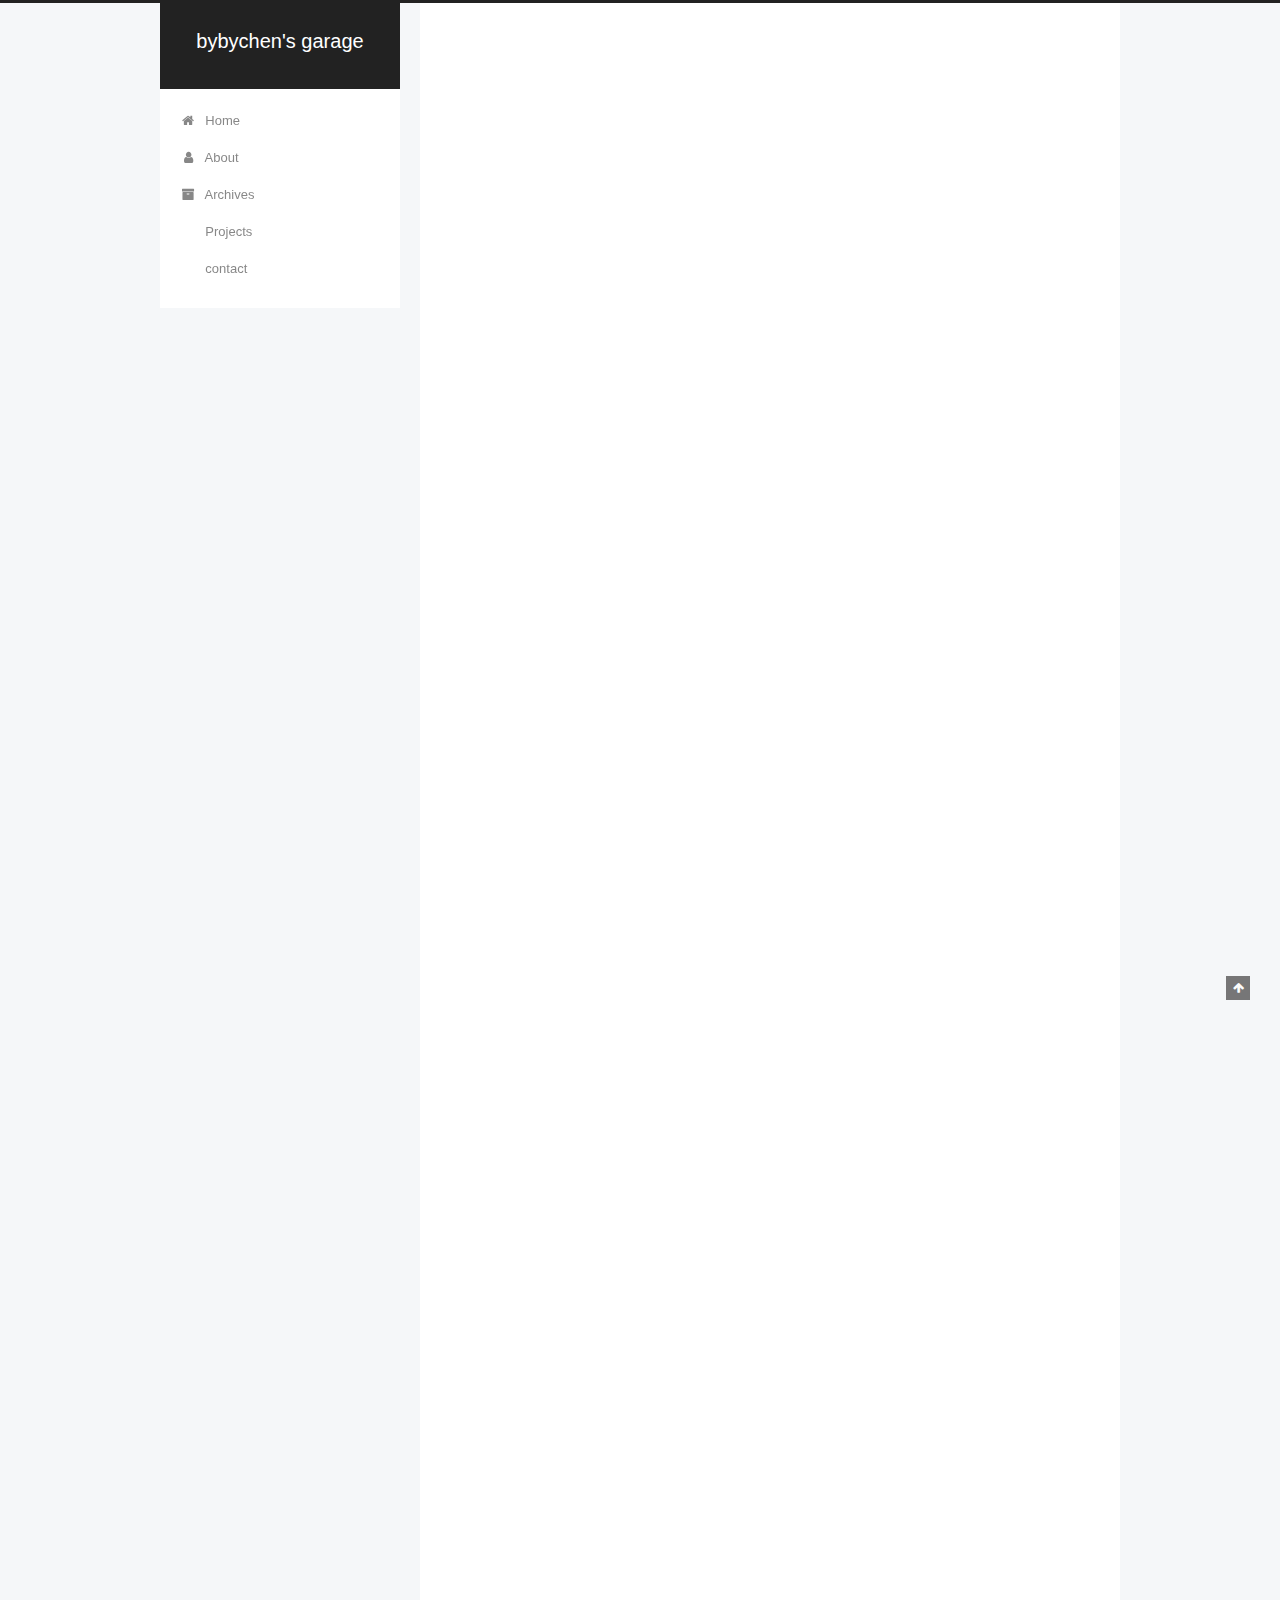
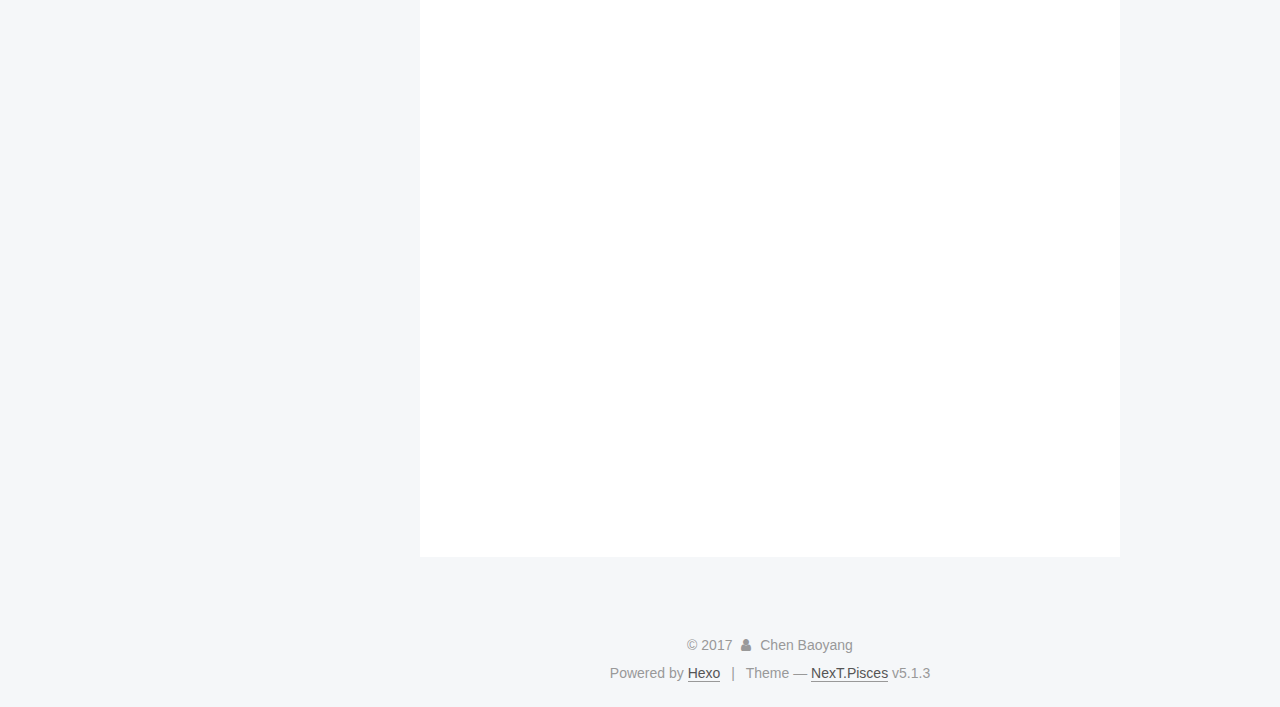
==== commit 6ab8a719: "Site updated: 2017-10-27 15:54:41" ====
--- a/index.html
+++ b/index.html
@@ -5,7 +5,7 @@
   
 
 
-<html class="theme-next pisces use-motion" lang="">
+<html class="theme-next pisces use-motion" lang="en">
 <head>
   <meta charset="UTF-8"/>
 <meta http-equiv="X-UA-Compatible" content="IE=edge" />
@@ -83,6 +83,7 @@
 <meta property="og:title" content="bybychen&#39;s garage">
 <meta property="og:url" content="http://yoursite.com/index.html">
 <meta property="og:site_name" content="bybychen&#39;s garage">
+<meta property="og:locale" content="en">
 <meta name="twitter:card" content="summary">
 <meta name="twitter:title" content="bybychen&#39;s garage">
 
@@ -100,7 +101,7 @@
     motion: {"enable":true,"async":false,"transition":{"post_block":"fadeIn","post_header":"slideDownIn","post_body":"slideDownIn","coll_header":"slideLeftIn","sidebar":"slideUpIn"}},
     duoshuo: {
       userId: '0',
-      author: 'Penulis'
+      author: 'Author'
     },
     algolia: {
       applicationID: '',
@@ -132,7 +133,7 @@
 
 </head>
 
-<body itemscope itemtype="http://schema.org/WebPage" lang="">
+<body itemscope itemtype="http://schema.org/WebPage" lang="en">
 
   
   
@@ -181,17 +182,47 @@
             
               <i class="menu-item-icon fa fa-fw fa-home"></i> <br />
             
-            Beranda
+            Home
           </a>
         </li>
       
         
+        <li class="menu-item menu-item-about">
+          <a href="/about/" rel="section">
+            
+              <i class="menu-item-icon fa fa-fw fa-user"></i> <br />
+            
+            About
+          </a>
+        </li>
+      
+        
         <li class="menu-item menu-item-archives">
           <a href="/archives/" rel="section">
             
               <i class="menu-item-icon fa fa-fw fa-archive"></i> <br />
             
-            Arsip
+            Archives
+          </a>
+        </li>
+      
+        
+        <li class="menu-item menu-item-projects">
+          <a href="/projects/" rel="section">
+            
+              <i class="menu-item-icon fa fa-fw fa-projects"></i> <br />
+            
+            Projects
+          </a>
+        </li>
+      
+        
+        <li class="menu-item menu-item-contact">
+          <a href="/contact/" rel="section">
+            
+              <i class="menu-item-icon fa fa-fw fa-contact"></i> <br />
+            
+            contact
           </a>
         </li>
       
@@ -257,7 +288,7 @@
                 <i class="fa fa-calendar-o"></i>
               </span>
               
-                <span class="post-meta-item-text">Diposting di</span>
+                <span class="post-meta-item-text">Posted on</span>
               
               <time title="Post created" itemprop="dateCreated datePublished" datetime="2017-10-25T21:16:01-07:00">
                 2017-10-25
@@ -300,7 +331,7 @@
           
             <div class="post-gallery-row">
               <a class="post-gallery-img fancybox"
-                 href="https://coding.net/u/lavieC/p/homepage/git/raw/master/%25E5%25BE%25AE%25E4%25BF%25A1%25E5%259B%25BE%25E7%2589%2587_20171026140051.jpg" rel="gallery_cj9a5b35j0000lgvl7betpg4l"
+                 href="https://coding.net/u/lavieC/p/homepage/git/raw/master/%25E5%25BE%25AE%25E4%25BF%25A1%25E5%259B%25BE%25E7%2589%2587_20171026140051.jpg" rel="gallery_cj9agcr2o0000tovll0z4t4g2"
                  itemscope itemtype="http://schema.org/ImageObject" itemprop="url">
                 <img src="https://coding.net/u/lavieC/p/homepage/git/raw/master/%25E5%25BE%25AE%25E4%25BF%25A1%25E5%259B%25BE%25E7%2589%2587_20171026140051.jpg" itemprop="contentUrl"/>
               </a>
@@ -368,7 +399,7 @@
   
   
   <div class="post-block">
-    <link itemprop="mainEntityOfPage" href="http://yoursite.com/2017/10/25/hello-world/">
+    <link itemprop="mainEntityOfPage" href="http://yoursite.com/2017/10/25/2017-10-25-test/">
 
     <span hidden itemprop="author" itemscope itemtype="http://schema.org/Person">
       <meta itemprop="name" content="Chen Baoyang">
@@ -387,7 +418,7 @@
         
           <h1 class="post-title" itemprop="name headline">
                 
-                <a class="post-title-link" href="/2017/10/25/hello-world/" itemprop="url">Hello World</a></h1>
+                <a class="post-title-link" href="/2017/10/25/2017-10-25-test/" itemprop="url">2017_10_25_test</a></h1>
         
 
         <div class="post-meta">
@@ -397,7 +428,148 @@
                 <i class="fa fa-calendar-o"></i>
               </span>
               
-                <span class="post-meta-item-text">Diposting di</span>
+                <span class="post-meta-item-text">Posted on</span>
+              
+              <time title="Post created" itemprop="dateCreated datePublished" datetime="2017-10-25T21:16:01-07:00">
+                2017-10-25
+              </time>
+            
+
+            
+
+            
+          </span>
+
+          
+
+          
+            
+          
+
+          
+          
+
+          
+
+          
+
+          
+
+        </div>
+      </header>
+    
+
+    
+    
+    
+    <div class="post-body" itemprop="articleBody">
+
+      
+      
+        <div class="post-gallery" itemscope itemtype="http://schema.org/ImageGallery">
+          
+          
+            <div class="post-gallery-row">
+              <a class="post-gallery-img fancybox"
+                 href="https://coding.net/u/lavieC/p/homepage/git/raw/master/%25E5%25BE%25AE%25E4%25BF%25A1%25E5%259B%25BE%25E7%2589%2587_20171026140051.jpg" rel="gallery_cj9ahuxic00005wvlhwboemcq"
+                 itemscope itemtype="http://schema.org/ImageObject" itemprop="url">
+                <img src="https://coding.net/u/lavieC/p/homepage/git/raw/master/%25E5%25BE%25AE%25E4%25BF%25A1%25E5%259B%25BE%25E7%2589%2587_20171026140051.jpg" itemprop="contentUrl"/>
+              </a>
+            
+          
+
+          
+          </div>
+        </div>
+      
+
+      
+        
+          
+            <h1 id="My-first-article-in-my-first-personal-homepage"><a href="#My-first-article-in-my-first-personal-homepage" class="headerlink" title="My first article in my first personal homepage"></a>My first article in my first personal homepage</h1><p>This is my very first bolg article! Let’s hope this website will last for a loooooong time~</p>
+<figure class="highlight python"><table><tr><td class="gutter"><pre><div class="line">1</div><div class="line">2</div><div class="line">3</div><div class="line">4</div><div class="line">5</div><div class="line">6</div></pre></td><td class="code"><pre><div class="line"></div><div class="line"><span class="keyword">while</span> <span class="number">1</span> :</div><div class="line">	Stay Hungry! Stay Foolish! Stay Energetic!</div><div class="line">	<span class="keyword">if</span> new idea :</div><div class="line">		<span class="keyword">while</span> <span class="keyword">not</span> successed <span class="keyword">or</span> <span class="keyword">not</span> fail :</div><div class="line">			Keep Working !</div></pre></td></tr></table></figure>
+<p>writthing in Mountain View, nice weather.</p>
+<blockquote>
+<p>This page is built on github server. This is a hexo page.</p>
+</blockquote>
+
+          
+        
+      
+    </div>
+    
+    
+    
+
+    
+
+    
+
+    
+
+    <footer class="post-footer">
+      
+
+      
+
+      
+
+      
+      
+        <div class="post-eof"></div>
+      
+    </footer>
+  </div>
+  
+  
+  
+  </article>
+
+
+    
+      
+
+  
+
+  
+  
+  
+
+  <article class="post post-type-normal" itemscope itemtype="http://schema.org/Article">
+  
+  
+  
+  <div class="post-block">
+    <link itemprop="mainEntityOfPage" href="http://yoursite.com/2017/10/25/hello-world/">
+
+    <span hidden itemprop="author" itemscope itemtype="http://schema.org/Person">
+      <meta itemprop="name" content="Chen Baoyang">
+      <meta itemprop="description" content="">
+      <meta itemprop="image" content="https://coding.net/u/lavieC/p/homepage/git/raw/master/%25E5%25BE%25AE%25E4%25BF%25A1%25E5%259B%25BE%25E7%2589%2587_20171025223833.jpg">
+    </span>
+
+    <span hidden itemprop="publisher" itemscope itemtype="http://schema.org/Organization">
+      <meta itemprop="name" content="bybychen's garage">
+    </span>
+
+    
+      <header class="post-header">
+
+        
+        
+          <h1 class="post-title" itemprop="name headline">
+                
+                <a class="post-title-link" href="/2017/10/25/hello-world/" itemprop="url">Hello World</a></h1>
+        
+
+        <div class="post-meta">
+          <span class="post-time">
+            
+              <span class="post-meta-item-icon">
+                <i class="fa fa-calendar-o"></i>
+              </span>
+              
+                <span class="post-meta-item-text">Posted on</span>
               
               <time title="Post created" itemprop="dateCreated datePublished" datetime="2017-10-25T21:08:29-07:00">
                 2017-10-25
@@ -533,8 +705,8 @@
               
                 <a href="/archives/">
               
-                  <span class="site-state-item-count">2</span>
-                  <span class="site-state-item-name">posting</span>
+                  <span class="site-state-item-count">3</span>
+                  <span class="site-state-item-name">posts</span>
                 </a>
               </div>
             
@@ -594,7 +766,7 @@
 
 
 
-  <div class="theme-info">Tema &mdash; <a class="theme-link" target="_blank" href="https://github.com/iissnan/hexo-theme-next">NexT.Pisces</a> v5.1.3</div>
+  <div class="theme-info">Theme &mdash; <a class="theme-link" target="_blank" href="https://github.com/iissnan/hexo-theme-next">NexT.Pisces</a> v5.1.3</div>
 
 
 
--- a/css/main.css
+++ b/css/main.css
@@ -1828,7 +1828,7 @@
   width: 4px;
   height: 4px;
   border-radius: 50%;
-  background: #4e2471;
+  background: #ff87d9;
 }
 .links-of-blogroll {
   font-size: 13px;
